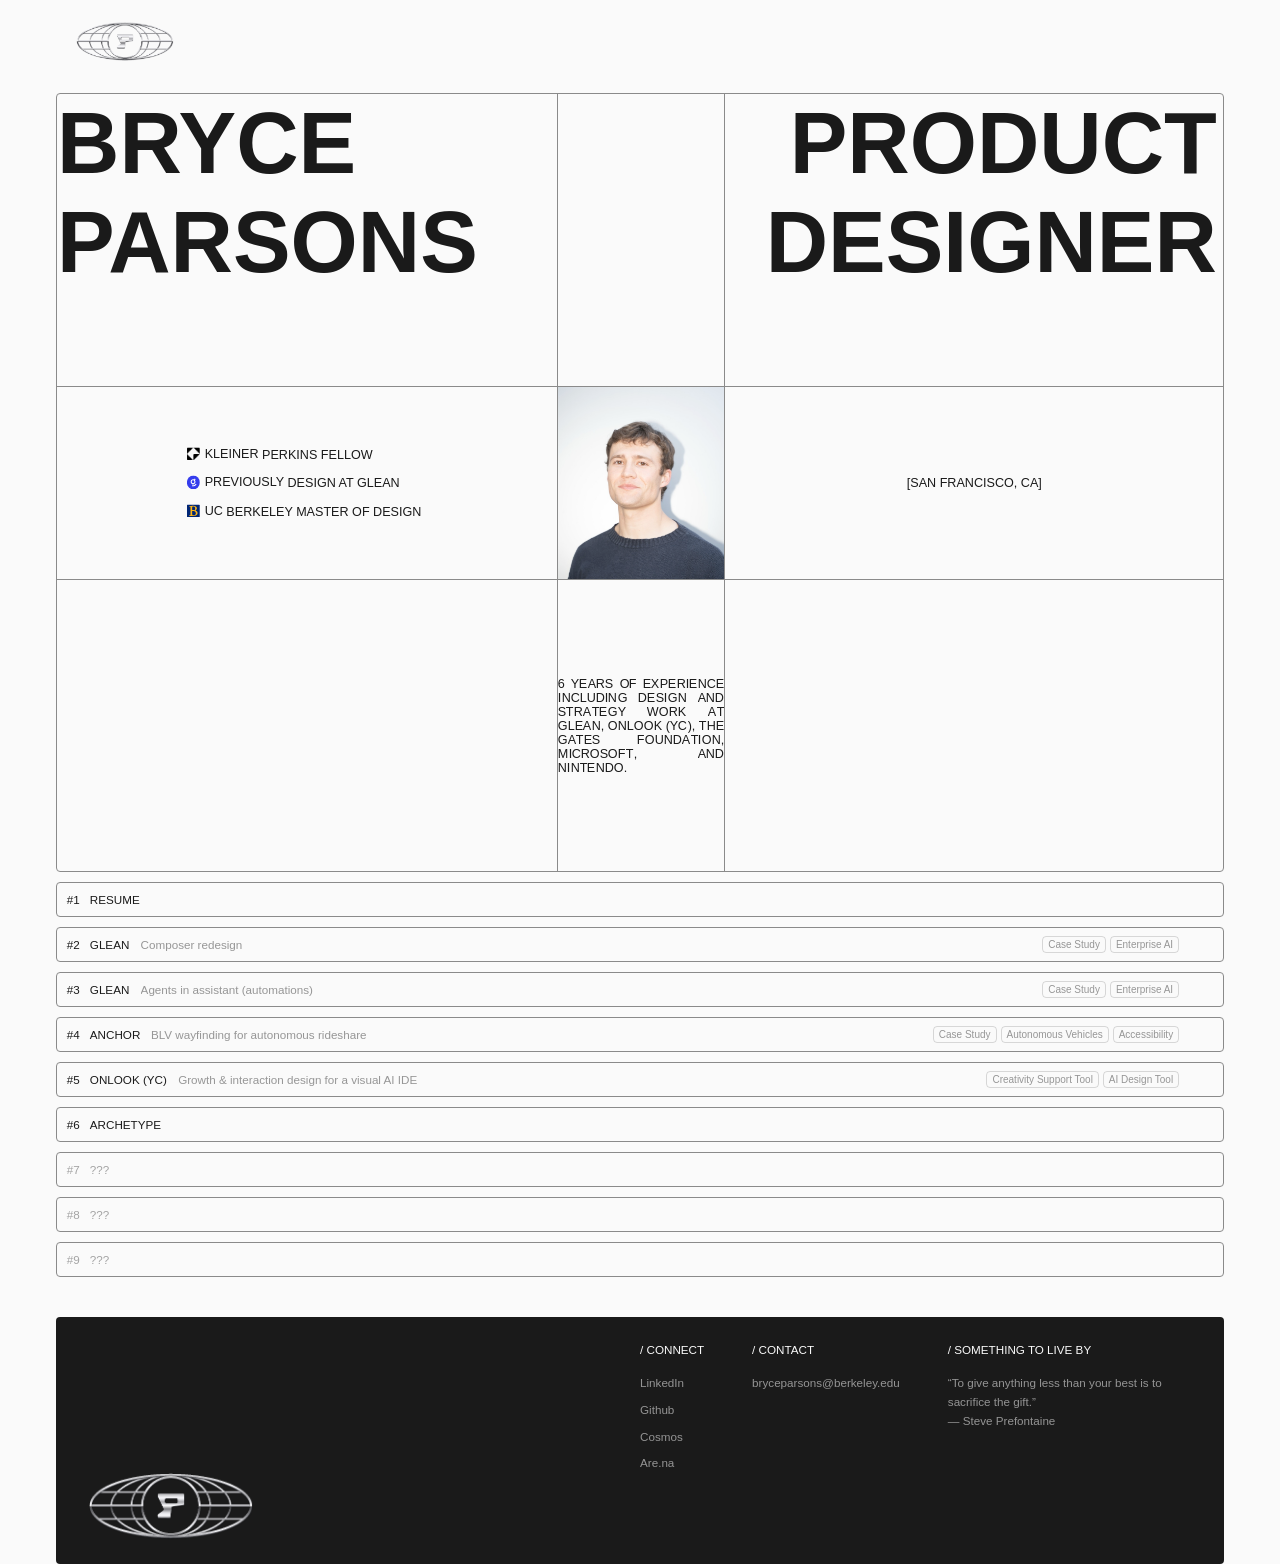
==== index.html @ f002f5a5 "Add a copy-link icon beside each case study title. The link opens the page straight onto that case s" ====
<!DOCTYPE html>
<html lang="en">
<head>
    <meta charset="UTF-8">
    <meta name="viewport" content="width=device-width, initial-scale=1.0, maximum-scale=5.0, user-scalable=yes">
    <meta name="mobile-web-app-capable" content="yes">
    <meta name="apple-mobile-web-app-capable" content="yes">
    <meta name="apple-mobile-web-app-status-bar-style" content="default">
    <meta http-equiv="X-UA-Compatible" content="IE=edge">
    <meta name="format-detection" content="telephone=no">
    <meta name="theme-color" content="#FAFAFA">
    <title>Bryce Parsons Designer</title>
    <meta name="description" content="Product designer in San Francisco. Previously design at Glean, Kleiner Perkins Fellow, UC Berkeley Master of Design.">
    <link rel="canonical" href="https://brycejparsons.com/">
    <meta property="og:type" content="website">
    <meta property="og:site_name" content="Bryce Parsons">
    <meta property="og:title" content="Bryce Parsons Designer">
    <meta property="og:description" content="Product designer in San Francisco. Previously design at Glean, Kleiner Perkins Fellow, UC Berkeley Master of Design.">
    <meta property="og:url" content="https://brycejparsons.com/">
    <meta property="og:image" content="https://brycejparsons.com/Homepage/og-image.png">
    <meta property="og:image:width" content="2400">
    <meta property="og:image:height" content="1260">
    <meta property="og:image:alt" content="Bryce Parsons, Product Designer: homepage">
    <meta name="twitter:card" content="summary_large_image">
    <meta name="twitter:title" content="Bryce Parsons Designer">
    <meta name="twitter:description" content="Product designer in San Francisco. Previously design at Glean, Kleiner Perkins Fellow, UC Berkeley Master of Design.">
    <meta name="twitter:image" content="https://brycejparsons.com/Homepage/og-image.png">
    <link rel="icon" href="/favicon.ico?v=globe-mark-4" sizes="48x48">
    <link rel="icon" type="image/svg+xml" href="/Icons/favicon.svg?v=globe-mark-4">
    <link rel="icon" type="image/png" sizes="96x96" href="/Icons/favicon-96.png?v=globe-mark-4">
    <link rel="icon" type="image/png" sizes="192x192" href="/Icons/favicon-192.png?v=globe-mark-4">
    <link rel="apple-touch-icon" href="/apple-touch-icon.png?v=globe-mark-4">
    <link rel="preload" as="image" href="Homepage/home-portrait-760.jpg?v=home-portrait-3" fetchpriority="high">
    <link rel="stylesheet" href="styles.css?v=logo-padding">
    <link rel="stylesheet" href="home.css?v=share-link-3">
    <script>
        window.va = window.va || function () { (window.vaq = window.vaq || []).push(arguments); };
    </script>
    <script defer src="/_vercel/insights/script.js"></script>
</head>
<body>
    <noscript>
        <style>
            .acc-body {
                height: auto !important;
                overflow: visible !important;
            }
        </style>
    </noscript>

    <script>
        // Global error handler to prevent page crashes on mobile
        window.addEventListener('error', function(e) {
            // Prevent default error handling that might crash the page
            e.preventDefault();
            console.warn('Error caught:', e.message, e.filename, e.lineno);
            return true; // Suppress error
        }, true);

        // Handle unhandled promise rejections
        window.addEventListener('unhandledrejection', function(e) {
            e.preventDefault();
            console.warn('Unhandled promise rejection:', e.reason);
            return true;
        });

        // Handle scroll restoration and hash navigation
        try {
            if ('scrollRestoration' in history) {
                history.scrollRestoration = 'manual';
            }
            // Only scroll to top on load; hash targets are handled after the
            // accordion is ready so the browser never gets a chance to jump
            // twice (native hash scroll, then our offset correction).
            window.scrollTo(0, 0);
        } catch (e) {
            // Fallback if scrollRestoration is not supported
            console.warn('scrollRestoration not supported:', e);
        }

        // Intro reel gate. The reel itself runs with the accordion script at the
        // foot of the page, but whether it runs has to be settled before the
        // shell paints: the reel parks the page at the bottom of the index, and
        // arming it here is what keeps the top of the page from showing first.
        (function() {
            var docEl = document.documentElement;

            try {
                var navigationType = null;
                try {
                    if (typeof performance !== 'undefined' && performance.getEntriesByType) {
                        var navEntries = performance.getEntriesByType('navigation');
                        if (navEntries && navEntries.length > 0 && navEntries[0]) {
                            navigationType = navEntries[0].type;
                        }
                    }
                } catch (e) {
                    // Performance API unavailable; treat this as a first load.
                    navigationType = 'navigate';
                }

                var hasLoadedInSession = false;
                try {
                    if (typeof sessionStorage !== 'undefined' && sessionStorage.getItem) {
                        hasLoadedInSession = !!sessionStorage.getItem('hasLoaded');
                    }
                    // Claim the session up front, so coming back from resume.html
                    // never replays the reel even on the paths that bail below.
                    if (typeof sessionStorage !== 'undefined' && sessionStorage.setItem) {
                        sessionStorage.setItem('hasLoaded', 'true');
                    }
                } catch (e) {
                    // Private browsing: no session memory, fall back to the
                    // navigation type alone.
                    hasLoadedInSession = false;
                }

                var reducedMotion = false;
                try {
                    reducedMotion = !!(window.matchMedia && window.matchMedia('(prefers-reduced-motion: reduce)').matches);
                } catch (e) {}

                // A deep link is a request for a specific section, so it is not
                // an arrival the reel should take over.
                var hasHash = window.location.hash && window.location.hash.length > 1;
                var arriving = navigationType === 'reload' || !hasLoadedInSession;

                if (!arriving || hasHash || reducedMotion) return;

                docEl.classList.add('intro-armed');

                // The reel is decoration. If the accordion script never gets far
                // enough to start it, the page must not stay hidden.
                setTimeout(function() {
                    docEl.classList.remove('intro-armed');
                }, 4000);
            } catch (e) {
                docEl.classList.remove('intro-armed');
            }
        })();
    </script>
    <div class="site-wrapper">
        <header class="site-header">
            <a class="site-logo" href="#home" id="home-logo" aria-label="Bryce Parsons — back to home">
                <span class="site-logo__mark" aria-hidden="true">
                    <picture>
                        <!-- Phones and tablets draw the SVG's blur filters at low resolution, so they get a 6x render of the same artwork. -->
                        <source media="(max-width: 720px), (hover: none)" srcset="Icons/Globe%20mark.png?v=globe-mark-4">
                        <img class="site-logo__p" src="Icons/Globe%20mark.svg?v=globe-mark-4" alt="" width="112" height="45" decoding="async">
                    </picture>
                </span>
            </a>
        </header>

        <section class="home-hero" id="home">
            <div class="home-stage">
                <div class="home-canvas">
                    <p class="home-lede" aria-hidden="true">BRYCE PARSONS— <span class="home-role-accent">Product</span> Designer BASED IN SAN FRANCISCO, CA.</p>
                    <h1 class="home-name">Bryce Parsons</h1>
                    <p class="home-role"><span class="home-role-accent">Product</span><br>Designer</p>

                    <div class="home-meta">
                        <p><span class="home-meta__lead"><img class="home-meta__icon" src="Icons/kleiner-perkins.svg?v=color" alt="" width="13" height="13" decoding="async">Kleiner</span> Perkins Fellow</p>
                        <p><span class="home-meta__lead"><img class="home-meta__icon" src="Icons/glean.svg?v=color" alt="" width="13" height="13" decoding="async">Previously</span> design at Glean</p>
                        <p><span class="home-meta__lead"><img class="home-meta__icon" src="Icons/berkeley.svg?v=color" alt="" width="13" height="13" decoding="async">UC</span> Berkeley Master of Design</p>
                    </div>

                    <p class="home-bio">6 years of experience including design and strategy work at Glean, Onlook (YC), the Gates Foundation, Microsoft, and Nintendo.</p>

                    <nav class="home-links" aria-label="Elsewhere">
                        <a class="home-link" href="https://www.linkedin.com/in/brycejparsons" target="_blank" rel="noopener noreferrer">LinkedIn<svg class="home-link__arrow" width="10" height="10" viewBox="0 0 12 12" fill="none" aria-hidden="true"><path d="M3.5 2.5H9.5V8.5M9.5 2.5L2.5 9.5" stroke="currentColor" stroke-width="1.2" stroke-linecap="round" stroke-linejoin="round"/></svg></a>
                        <a class="home-link" href="https://github.com/BJP-GU" target="_blank" rel="noopener noreferrer">GitHub<svg class="home-link__arrow" width="10" height="10" viewBox="0 0 12 12" fill="none" aria-hidden="true"><path d="M3.5 2.5H9.5V8.5M9.5 2.5L2.5 9.5" stroke="currentColor" stroke-width="1.2" stroke-linecap="round" stroke-linejoin="round"/></svg></a>
                        <a class="home-link" href="https://www.are.na/bryce-parsons-hxmqz3_h71m" target="_blank" rel="noopener noreferrer">Are.na<svg class="home-link__arrow" width="10" height="10" viewBox="0 0 12 12" fill="none" aria-hidden="true"><path d="M3.5 2.5H9.5V8.5M9.5 2.5L2.5 9.5" stroke="currentColor" stroke-width="1.2" stroke-linecap="round" stroke-linejoin="round"/></svg></a>
                    </nav>

                    <span class="home-vrule home-vrule--a" aria-hidden="true"></span>
                    <span class="home-vrule home-vrule--b" aria-hidden="true"></span>
                    <span class="home-hrule home-hrule--a" aria-hidden="true"></span>

                    <div class="home-photo">
                        <figure class="home-portrait">
                            <img src="Homepage/home-portrait-760.jpg?v=home-portrait-3" alt="Bryce Parsons" width="650" height="760" loading="eager" fetchpriority="high">
                        </figure>
                    </div>

                    <span class="home-hrule home-hrule--b" aria-hidden="true"></span>

                    <div class="home-places">
                        <span class="home-place home-place--sf">[San Francisco, CA]</span>
                    </div>
                </div>
            </div>
        </section>

        <div class="accordion" id="accordion">

            <!-- ========================================
                 #1 RESUME
                 ======================================== -->
            <section class="acc-panel" id="panel-about" data-panel="about">
                <h2 class="acc-title">
                    <button class="acc-header" type="button" id="header-about" aria-expanded="false" aria-controls="body-about">
                        <span class="acc-num" data-text="#1">#1</span>
                        <span class="acc-label" data-text="Resume">Resume</span>
                    </button>
                    <a class="acc-header-link" href="https://drive.google.com/file/d/1yPasSjh_c7YHjHzGoXxNthl0ZRbEEh-3/view?usp=sharing" target="_blank" rel="noopener noreferrer">Open PDF <span class="external-link-icon" aria-hidden="true"><svg width="12" height="12" viewBox="0 0 12 12" fill="none" xmlns="http://www.w3.org/2000/svg"><path d="M3.5 2.5H9.5V8.5M9.5 2.5L2.5 9.5" stroke="currentColor" stroke-width="1.2" stroke-linecap="round" stroke-linejoin="round"/></svg></span></a>
                </h2>
                <div class="acc-body" id="body-about" role="region" aria-labelledby="header-about">
                    <div class="acc-inner about-body">
                        <section id="resume" class="resume-section">
                            <div class="resume-container resume-doc">
                                <div class="doc-layout">
                                <!-- Work Experience (main column) -->
                                <div class="doc-main">
                                    <h3 class="doc-heading">Work Experience</h3>

                                    <div class="doc-entry">
                                        <div class="doc-entry-meta">
                                            <h4 class="doc-org">Glean <span class="doc-org-note">(Internship)</span></h4>
                                            <div class="doc-date">MAY - AUG 2026</div>
                                            <div class="doc-location">San Francisco, CA</div>
                                        </div>
                                        <div class="doc-entry-detail">
                                            <div class="doc-role">Product Design Intern, Assistant &amp; Agents</div>
                                            <ul class="doc-bullets">
                                                <li>Designed Agents in Assistant, a lightweight agent builder embedded in Glean's chat assistant, enabling users to create, test, and run custom agents; ~3,800 agents built in a 4-week internal trial (nearly 4 per employee) ahead of GA release to 1M+ users</li>
                                                <li>Redesigned Glean's composer interaction model to support assistant capabilities, including a new affordance menu, keyboard shortcuts, and UI hierarchy principles for ordering referenced context and invoked actions; growing adoption of new features like Agents in Assistant and shortening users' time to information in Glean</li>
                                            </ul>
                                        </div>
                                    </div>

                                    <div class="doc-entry">
                                        <div class="doc-entry-meta">
                                            <h4 class="doc-org">Onlook (YC)</h4>
                                            <div class="doc-date">JUL - SEP 2025</div>
                                            <div class="doc-location">San Francisco, CA</div>
                                        </div>
                                        <div class="doc-entry-detail">
                                            <div class="doc-role">Product Designer</div>
                                            <ul class="doc-bullets">
                                                <li>Led growth design for onboarding, domain-hosting, and sharing flows, reducing drop-off at first project creation by 25% and lifting paid conversion by 20% (3% to 3.6%)</li>
                                                <li>Designed composer shortcuts enabling users to inject project context into AI prompts, improving agent response quality and user flow</li>
                                            </ul>
                                        </div>
                                    </div>

                                    <div class="doc-entry">
                                        <div class="doc-entry-meta">
                                            <h4 class="doc-org">Slalom</h4>
                                            <div class="doc-date">SEP 2020 - JUL 2025</div>
                                            <div class="doc-location">San Francisco, CA</div>
                                        </div>
                                        <div class="doc-entry-detail">
                                            <div class="doc-role">Senior Management Consultant, Products &amp; Innovation</div>
                                            <ul class="doc-bullets">
                                                <li>Led product design and strategy efforts for The Gates Foundation's grant and contract management platform processing $9B in transactions annually</li>
                                                <li>Redesigned core product features, built them into the CMS, and implemented a new design system for the flagship brand of a Fortune 500 retailer; made front-end changes 16x faster, from 16 hours to 1</li>
                                                <li>Designed and developed product performance data visualization dashboards in Tableau for the C-suite of a $100B+ multinational video game company; reducing time to insights by 50%</li>
                                                <li>Created a service design blueprint for a $60B cloud business; increasing operational sales efficiency and driving customer satisfaction</li>
                                            </ul>
                                        </div>
                                    </div>

                                    <div class="doc-entry">
                                        <div class="doc-entry-meta">
                                            <h4 class="doc-org">Tableau Software <span class="doc-org-note">(Acquired by Salesforce Inc.)</span></h4>
                                            <div class="doc-date">JUN - AUG 2019</div>
                                            <div class="doc-location">Seattle, WA</div>
                                        </div>
                                        <div class="doc-entry-detail">
                                            <div class="doc-role">Data Visualization Intern, Customer Success</div>
                                            <ul class="doc-bullets">
                                                <li>Designed and developed Tableau BI dashboards that identified overlooked accounts at-risk to churn; enabling customer success managers to make data driven decisions 5x faster</li>
                                            </ul>
                                        </div>
                                    </div>
                                </div>

                                <!-- Education, Skills, Tools (sidebar column) -->
                                <aside class="doc-aside">
                                    <div class="doc-aside-block">
                                        <h3 class="doc-heading">Education</h3>
                                        <div class="doc-aside-entry">
                                            <h4 class="doc-org">University of California, Berkeley / <span class="doc-degree">Master of Design (MS)</span></h4>
                                            <div class="doc-aside-meta">
                                                <span class="doc-date">DEC 2026 (Expected)</span>
                                                <span class="doc-location">Berkeley, CA</span>
                                            </div>
                                            <p class="doc-aside-text">Focus: Human-AI Interaction Design<br>Recent work: way-finding for blind and low-vision autonomous ride-share passengers; research on taste and distinction in modern design work</p>
                                            <p class="doc-aside-text">Distinguished Scholar Award</p>
                                        </div>
                                        <div class="doc-aside-entry">
                                            <h4 class="doc-org">Gonzaga University / <span class="doc-degree">Bachelors of Business Administration (BBA)</span></h4>
                                            <div class="doc-aside-meta">
                                                <span class="doc-date">2016 - 2020</span>
                                                <span class="doc-location">Spokane, WA</span>
                                            </div>
                                            <p class="doc-aside-text">Graduated cum laude with focus in Applied Analytics &amp; Marketing</p>
                                        </div>
                                    </div>

                                    <div class="doc-aside-block">
                                        <h3 class="doc-heading">Skills</h3>
                                        <p class="doc-aside-label">Design</p>
                                        <p class="doc-aside-text">Interaction Design · User Interface (UI) · User Experience (UX) · Human-AI Interaction · Service Design · System Design · Visual Design · Motion Design</p>
                                        <p class="doc-aside-label">Prototyping &amp; Building</p>
                                        <p class="doc-aside-text">Rapid AI Prototyping · LLM Integration · API integration · Software Prototypes · Hardware Prototypes · Digital Fabrication · Physical Computing · Design Engineering</p>
                                        <p class="doc-aside-label">Functional</p>
                                        <p class="doc-aside-text">Product Management &amp; Strategy · Project Management · Conceptual Modeling · User Interviews · Usability Testing · Journey Mapping · Insight Synthesis · Research through Design · Literature Reviews</p>
                                    </div>

                                    <div class="doc-aside-block">
                                        <h3 class="doc-heading">Tools</h3>
                                        <p class="doc-aside-label">Prototyping</p>
                                        <p class="doc-aside-text">Figma · Cursor · Claude Code · Codex · VS Code · Framer · Adobe CC · Fusion 360 · Magic Patterns · Arduino · Raspberry Pi · ESP32 · 3D Printing · Github</p>
                                        <p class="doc-aside-label">Analytical / Productivity</p>
                                        <p class="doc-aside-text">Tableau · Sigma · BigQuery · PostHog · R · Python · Linear · Jira · Notion · Google Workspace · Microsoft Suite · Salesforce · Glean</p>
                                    </div>
                                </aside>
                                </div>
                            </div>
                        </section>
                    </div>
                </div>
            </section>

            <!-- ========================================
                 #2 GLEAN — Composer redesign
                 ======================================== -->
            <section class="acc-panel" id="panel-glean-composer" data-panel="glean-composer">
                <h2 class="acc-title">
                    <button class="acc-header" type="button" id="header-glean-composer" aria-expanded="false" aria-controls="body-glean-composer">
                        <span class="acc-num" data-text="#2">#2</span>
                        <span class="acc-label" data-text="Glean">Glean</span>
                        <span class="acc-case">Composer redesign</span>
                        <span class="acc-tags"><span class="acc-tag">Case Study</span><span class="acc-tag">Enterprise AI</span></span>
                    </button>
                </h2>
                <div class="acc-body" id="body-glean-composer" role="region" aria-labelledby="header-glean-composer">
                    <div class="acc-inner">
                        <section id="glean-composer-work" class="my-work-section">
                            <div class="work-scroll-layout">
                                <nav class="work-nav-sidebar" aria-label="On this page"></nav>

                                <main class="work-main-content">
                                    <article class="project-case" id="glean-composer">
                                        <div class="project-summary">
                                            <div class="project-summary-header">
                                                <h1 class="project-summary-title">Glean</h1>
                                                <p class="project-summary-tagline">Enterprise AI platform</p>
                                            </div>
                                            <div class="project-summary-grid">
                                                <div class="project-summary-row project-summary-row--summary">
                                                    <span class="project-summary-label">/ SUMMARY</span>
                                                    <p class="project-summary-text">I lead the redesign of Glean's composer — the front door to the assistant feature.</p>
                                                </div>
                                                <div class="project-summary-team-group">
                                                    <div class="project-summary-team-grid">
                                                        <span class="project-summary-label">/ TEAM</span>
                                                        <div class="project-summary-team-rows">
                                                            <div class="project-summary-team-row">
                                                                <span class="project-summary-team-label">Executive Stakeholders</span>
                                                                <span class="project-summary-team-value">Christian Ervin, Emrecan Dogan (Head of Product)</span>
                                                            </div>
                                                            <div class="project-summary-team-row">
                                                                <span class="project-summary-team-label">Head of Design</span>
                                                                <span class="project-summary-team-value">Christian Ervin</span>
                                                            </div>
                                                            <div class="project-summary-team-row">
                                                                <span class="project-summary-team-label">Designers</span>
                                                                <span class="project-summary-team-value">Bryce Parsons (me), Ana Fucs, Kenji Kaneko</span>
                                                            </div>
                                                            <div class="project-summary-team-row">
                                                                <span class="project-summary-team-label">PM &amp; Engineering</span>
                                                                <span class="project-summary-team-value">Selene Kim (PM), Sonia Gu (Eng), Chinmay Goyal (Eng), Daniel Sun (Eng)</span>
                                                            </div>
                                                        </div>
                                                    </div>
                                                </div>
                                                <div class="project-summary-row project-summary-row--site">
                                                    <span class="project-summary-label">/ COMPANY SITE</span>
                                                    <div class="project-summary-site">
                                                        <span class="project-summary-site-name">Glean</span>
                                                        <a href="https://www.glean.com" target="_blank" rel="noopener noreferrer" class="project-summary-site-link">Visit <span class="external-link-icon"><svg width="12" height="12" viewBox="0 0 12 12" fill="none" xmlns="http://www.w3.org/2000/svg"><path d="M3.5 2.5H9.5V8.5M9.5 2.5L2.5 9.5" stroke="currentColor" stroke-width="1.2" stroke-linecap="round" stroke-linejoin="round"/></svg></span></a>
                                                    </div>
                                                </div>
                                            </div>
                                        </div>
                                        <!-- Case Study Sections -->
                                        <section class="case-section">
                                            <header class="case-section-header">
                                                <p class="case-section-eyebrow">Problem + Context</p>
                                                <h2 class="case-section-title">Glean's composer left room for opportunity</h2>
                                            </header>
                                            <div class="case-section-content">
                                                <h4>Problem</h4>
                                                <p>Glean's composer (was):</p>
                                                <ol>
                                                    <li><strong>Inconsistent:</strong> Actions, create docs or images, and create skills, all follow different patterns.</li>
                                                    <li><strong>Doesn't showcase Glean's affordances:</strong> The composer only shows a small subset of the features and tools of the Assistant.</li>
                                                    <li><strong>Not scalable:</strong> As we build more functionality into assistant (e.g., creating agents) we need a principled approach to scale.</li>
                                                </ol>

                                                <h4>Context</h4>
                                                <p>As building with Assistant becomes more common, it is important that we intentionally design the composer to support creating artifacts and using system capabilities such as skills and agents directly within the composer. And as Glean's feature set grows, we need a composer-system that can scale with future capabilities rather than layering on one-off patterns.</p>
                                                <br>
                                                <p>This work proposes improvements to better surface the capabilities of Glean within the composer, nudging users to use more of Glean to tackle their work.</p>
                                            </div>
                                        </section>

                                        <section class="case-section">
                                            <header class="case-section-header">
                                                <p class="case-section-eyebrow">Exploration, Ideation, and Insights</p>
                                                <h2 class="case-section-title">A principled and craftful redesign</h2>
                                            </header>
                                            <div class="case-section-content">
                                                <h4>Design principles</h4>
                                                <ol>
                                                    <li><strong>Simplicity &amp; consistency:</strong> Unifying the creation experience for all things.</li>
                                                    <li><strong>In line creation &amp; referencing UI:</strong> Affordances for creating or referencing appear in line.</li>
                                                    <li><strong>Mutually exclusive, collectively exhaustive:</strong> All affordances of the composer can be enabled via / or @ shortcuts. Each shortcut menu has discrete functions.</li>
                                                </ol>

                                                <h4>Rearchitecting the composer's information</h4>
                                                <p>To address user feedback that the composer felt inconsistent and unpredictable, I began by defining rules for where tagged information (e.g., @ mentions, / commands, and attachments) populates within it.</p>
                                                <div class="case-section-image">
                                                    <img data-src="Glean/composer-layout.svg?v=composer-layout-3" alt="Composer layout with a top area, an in-line area, and a bottom bar with add and open controls" width="1307" height="502" loading="lazy">
                                                </div>
                                                <h4>Redesigning the composer's menus: +, /, and @</h4>
                                                <p>With the architecture and interaction model aligned, I turned to how Glean Assistant's affordances surface in the composer. Our guiding principle: every affordance lives in the "+" menu and is also reachable through the "/" and "@" shortcuts. My first step was deciding how to divide affordances between those two shortcut menus.</p>
                                                <p class="shortcut-explore__title">Exploration #1</p>
                                                <ul class="shortcut-explore__defs">
                                                    <li><strong>/</strong> for the creation of anything, e.g., create document, create agent</li>
                                                    <li><strong>@</strong> for adding context, e.g., an artifact name or a person, and for invoking agents and skills, e.g., @ux-writing-agent, @design-review-skill</li>
                                                </ul>
                                                <div class="shortcut-explore case-media-card">
                                                    <figure class="shortcut-explore__example" role="img" aria-label="Exploration 1 slash menu: a /CREATE section listing Agent, Skill, Document, Spreadsheet, Slides, Image, Audio, Answer and Projects">
                                                        <div class="glean-menu glean-menu--explore" aria-hidden="true">
                                                            <div class="glean-menu__item glean-menu__item--header"><div class="glean-menu__header-area"><span class="glean-menu__header-text">/CREATE</span></div></div>
                                                            <div class="glean-menu__item"><span class="glean-menu__label">Agent</span></div>
                                                            <div class="glean-menu__item"><span class="glean-menu__label">Skill</span></div>
                                                            <div class="glean-menu__item"><span class="glean-menu__label">Document</span></div>
                                                            <div class="glean-menu__item"><span class="glean-menu__label">Spreadsheet</span></div>
                                                            <div class="glean-menu__item"><span class="glean-menu__label">Slides</span></div>
                                                            <div class="glean-menu__item"><span class="glean-menu__label">Image</span></div>
                                                            <div class="glean-menu__item"><span class="glean-menu__label">Audio</span></div>
                                                            <div class="glean-menu__item"><span class="glean-menu__label">Answer</span></div>
                                                            <div class="glean-menu__item"><span class="glean-menu__label">Projects</span></div>
                                                        </div>
                                                        <span class="shortcut-explore__key" aria-hidden="true">/</span>
                                                    </figure>
                                                    <figure class="shortcut-explore__example" role="img" aria-label="Exploration 1 at menu: sections for agents, skills, people, artifacts and projects">
                                                        <div class="glean-menu glean-menu--explore" aria-hidden="true">
                                                            <div class="glean-menu__item glean-menu__item--header"><div class="glean-menu__header-area"><span class="glean-menu__header-text">AGENTS</span></div></div>
                                                            <div class="glean-menu__item"><span class="glean-menu__label">[Agent name]</span></div>
                                                            <div class="glean-menu__divider"></div>
                                                            <div class="glean-menu__item glean-menu__item--header"><div class="glean-menu__header-area"><span class="glean-menu__header-text">SKILLS</span></div></div>
                                                            <div class="glean-menu__item"><span class="glean-menu__label">[Skill name]</span></div>
                                                            <div class="glean-menu__item glean-menu__item--header"><div class="glean-menu__header-area"><span class="glean-menu__header-text">PEOPLE</span></div></div>
                                                            <div class="glean-menu__item"><span class="glean-menu__label">[Person name]</span></div>
                                                            <div class="glean-menu__item glean-menu__item--header"><div class="glean-menu__header-area"><span class="glean-menu__header-text">ARTIFACTS</span></div></div>
                                                            <div class="glean-menu__item"><span class="glean-menu__label">[Artifact name]</span></div>
                                                            <div class="glean-menu__item glean-menu__item--header"><div class="glean-menu__header-area"><span class="glean-menu__header-text">PROJECTS</span></div></div>
                                                            <div class="glean-menu__item"><span class="glean-menu__label">[Project name]</span></div>
                                                        </div>
                                                        <span class="shortcut-explore__key" aria-hidden="true">@</span>
                                                    </figure>
                                                </div>

                                                <p class="shortcut-explore__title">Exploration #2</p>
                                                <ul class="shortcut-explore__defs">
                                                    <li><strong>/</strong> for the creation of anything, e.g., create document, create agent, and for invoking agents and skills, e.g., /ux-writing-agent, /design-review-skill</li>
                                                    <li><strong>@</strong> for adding context to your prompts, e.g., @bryceparsons, @composer-prd</li>
                                                </ul>
                                                <div class="shortcut-explore case-media-card">
                                                    <figure class="shortcut-explore__example" role="img" aria-label="Exploration 2 slash menu: agents and skills to run, then a Create section listing Agent, Skill, Document, Spreadsheet, Slides, Image, Audio and Answer">
                                                        <div class="glean-menu glean-menu--explore" aria-hidden="true">
                                                            <div class="glean-menu__item glean-menu__item--header"><div class="glean-menu__header-area"><span class="glean-menu__header-text">AGENTS</span></div></div>
                                                            <div class="glean-menu__item"><span class="glean-menu__label">[Agent name]</span></div>
                                                            <div class="glean-menu__divider"></div>
                                                            <div class="glean-menu__item glean-menu__item--header"><div class="glean-menu__header-area"><span class="glean-menu__header-text">SKILLS</span></div></div>
                                                            <div class="glean-menu__item"><span class="glean-menu__label">[Skill name]</span></div>
                                                            <div class="glean-menu__divider"></div>
                                                            <div class="glean-menu__item glean-menu__item--header"><div class="glean-menu__header-area"><span class="glean-menu__header-text">CREATE</span></div></div>
                                                            <div class="glean-menu__item"><span class="glean-menu__label">Agent</span></div>
                                                            <div class="glean-menu__item"><span class="glean-menu__label">Skill</span></div>
                                                            <div class="glean-menu__item"><span class="glean-menu__label">Document</span></div>
                                                            <div class="glean-menu__item"><span class="glean-menu__label">Spreadsheet</span></div>
                                                            <div class="glean-menu__item"><span class="glean-menu__label">Slides</span></div>
                                                            <div class="glean-menu__item"><span class="glean-menu__label">Image</span></div>
                                                            <div class="glean-menu__item"><span class="glean-menu__label">Audio</span></div>
                                                            <div class="glean-menu__item"><span class="glean-menu__label">Answer</span></div>
                                                        </div>
                                                        <span class="shortcut-explore__key" aria-hidden="true">/</span>
                                                    </figure>
                                                    <figure class="shortcut-explore__example" role="img" aria-label="Exploration 2 at menu: sections for people, documents and projects">
                                                        <div class="glean-menu glean-menu--explore" aria-hidden="true">
                                                            <div class="glean-menu__item glean-menu__item--header"><div class="glean-menu__header-area"><span class="glean-menu__header-text">PEOPLE</span></div></div>
                                                            <div class="glean-menu__item"><span class="glean-menu__label">[Person name]</span></div>
                                                            <div class="glean-menu__divider"></div>
                                                            <div class="glean-menu__item glean-menu__item--header"><div class="glean-menu__header-area"><span class="glean-menu__header-text">DOCUMENTS</span></div></div>
                                                            <div class="glean-menu__item"><span class="glean-menu__label">[Document name]</span></div>
                                                            <div class="glean-menu__item glean-menu__item--header"><div class="glean-menu__header-area"><span class="glean-menu__header-text">PROJECTS</span></div></div>
                                                            <div class="glean-menu__item"><span class="glean-menu__label">[Project name]</span></div>
                                                        </div>
                                                        <span class="shortcut-explore__key" aria-hidden="true">@</span>
                                                    </figure>
                                                </div>
                                                <p>UX Findings:</p>
                                                <ul>
                                                    <li>Users preferred exploration #2, since they already invoke skills with "/" and see agents as related to skills, so they expected both to live in the same place.</li>
                                                    <li>Users struggled to understand the difference between agents and skills</li>
                                                    <li>While "Interactive" artifact adoption is high, users find the artifact name unclear</li>
                                                </ul>
                                            </div>
                                        </section>

                                        <section class="case-section">
                                            <header class="case-section-header">
                                                <p class="case-section-eyebrow">UI Design</p>
                                                <h2 class="case-section-title">In-line UI chips provide needed system feedback to users</h2>
                                            </header>
                                            <div class="case-section-content">
                                                <h4>Designing new in-line UI chips for the composer</h4>
                                                <p>As users prompt, UI chips are added inline, either through shortcut menus or automatic system recognition (e.g., "Slack" → <span class="inline-chip" role="img" aria-label="Slack chip"><img class="inline-chip__icon" data-src="Glean/menu-icons/05a2b7cf546d68a7f0bf46634485493c840f11f3.svg" alt="" width="14" height="14"><span class="inline-chip__label">Slack</span></span>). This gives users greater control over the data and tools passed to the assistant.</p>
                                                <p class="case-figure-label">New chip design</p>
                                                <div class="case-section-image case-section-image--tight-caption">
                                                    <img data-src="Glean/chip-spacing.svg?v=3" alt="Chip spacing redlines: a Create agent chip with 6px side padding, a 16px leading slot holding a 14px glyph, a 4px gap to the label, a 16px label box with 4px above and below, a 24px height equal to the line height, an 8px corner radius, and a 1px inside border" width="1227" height="603" loading="lazy">
                                                </div>
                                                <p class="case-section-caption">New chip design: every value snaps to a 4px rhythm, and the 24px height is borrowed from the composer's line height</p>
                                                <p class="case-figure-label">Chips in context</p>
                                                <div class="case-section-image case-section-image--tight-caption">
                                                    <img data-src="Glean/chip-in-context.svg?v=3" alt="Typographic anatomy of the composer line &quot;Summarize Bryce Parsons's comments in Design Review Notes&quot;: the person and document chips share the sentence's baseline, cap height and x-height, and their edges land on the 24px line box" width="4448" height="776" loading="lazy">
                                                </div>
                                                <p class="case-section-caption">Chips in context: labels sit on the sentence's baseline and the container matches the line box, so a prompt with chips reads as one continuous line</p>
                                                <p class="case-figure-label">Chip states</p>
                                                <div class="case-section-image case-section-image--tight-caption">
                                                    <img data-src="Glean/chip-states.svg?v=3" alt="Chip states for a Create agent chip and a Bryce Parsons person chip: Default with #F6F6F6 fill and #E5E5E5 border, Hover where the leading icon becomes a remove × with #F0F0F0 fill and #CCCCCC border, and × focus where a 16px #E0E0E0 circle marks the remove target" width="1663" height="629" loading="lazy">
                                                </div>
                                                <p class="case-section-caption">Chip states: hovering a chip reveals the remove ×, and hovering the × highlights its click target</p>
                                            </div>
                                        </section>

                                        <section class="case-section">
                                            <header class="case-section-header">
                                                <p class="case-section-eyebrow">Results</p>
                                                <h2 class="case-section-title">Clear affordances, a delightful UX, and designed to scale</h2>
                                            </header>
                                            <div class="case-section-content">
                                                <h4>Addressing inconsistency</h4>
                                                <p>All actions and reference context now sit directly in line, with a redesigned set of UI chips to differentiate composer affordances from plain text.</p>
                                                <div class="glean-composer-fit">
                                                    <div class="glean-composer-fit__inner">
                                                        <div class="glean-composer" role="img" aria-label="Glean composer with an inline Create agent chip followed by prompt text">
                                                    <div class="glean-composer__left">
                                                        <span class="glean-composer__icon-btn" aria-hidden="true">
                                                            <svg class="glean-composer__svg" width="11.5" height="11.5" viewBox="0 0 11.5 11.5" fill="none" xmlns="http://www.w3.org/2000/svg" focusable="false">
                                                                <path d="M5.75 0C6.16421 0 6.5 0.335786 6.5 0.75V5H10.75C11.1642 5 11.5 5.33579 11.5 5.75C11.5 6.16421 11.1642 6.5 10.75 6.5H6.5V10.75C6.5 11.1642 6.16421 11.5 5.75 11.5C5.33579 11.5 5 11.1642 5 10.75V6.5H0.75C0.335786 6.5 0 6.16421 0 5.75C0 5.33579 0.335786 5 0.75 5H5V0.75C5 0.335786 5.33579 0 5.75 0Z" fill="#1A1A1A"/>
                                                            </svg>
                                                        </span>
                                                        <p class="glean-composer__field">
                                                            <span class="glean-composer__chip">
                                                                <span class="glean-composer__chip-icon" aria-hidden="true">
                                                                    <svg class="glean-composer__svg" width="14" height="14" viewBox="0 0 14 14" fill="none" xmlns="http://www.w3.org/2000/svg" focusable="false">
                                                                        <path d="M11.9996 0C13.1041 0 13.9995 0.895431 13.9995 2V5.77148C13.9359 5.7398 13.8695 5.71087 13.8013 5.68359L12.4996 5.16211V2C12.4996 1.72386 12.2757 1.5 11.9996 1.5H1.99993C1.7238 1.5 1.49995 1.72386 1.49995 2V12C1.49995 12.2761 1.7238 12.5 1.99993 12.5H4.66781L5.09748 13.917C5.10606 13.9453 5.11742 13.9724 5.12678 14H1.99993C0.8954 14 0 13.1046 0 12V2C0 0.895431 0.8954 0 1.99993 0H11.9996ZM3.67956 4.60254C3.54911 3.7271 4.42832 2.99174 5.29181 3.33691L13.2564 6.52344C14.2971 6.94 14.2291 8.4365 13.1548 8.75684L9.59147 9.81934L8.51533 13.1621C8.15948 14.2657 6.59321 14.2511 6.25662 13.1416L3.7196 4.7793L3.67956 4.60254ZM7.39721 11.7393L8.21554 9.19922L8.26925 9.06445C8.39069 8.80279 8.60358 8.59414 8.86786 8.47852L9.00457 8.42871L11.8541 7.57812L5.34552 4.97461L7.39721 11.7393Z" fill="#1A1A1A"/>
                                                                    </svg>
                                                                </span>
                                                                <span class="glean-composer__chip-label">Create agent</span>
                                                            </span><span class="glean-composer__prompt">that gives me a morning briefing each day at 9AM.</span>
                                                        </p>
                                                    </div>
                                                    <div class="glean-composer__right">
                                                        <span class="glean-composer__icon-btn" aria-hidden="true">
                                                            <svg class="glean-composer__svg" width="13.5" height="15" viewBox="0 0 13.5 15" fill="none" xmlns="http://www.w3.org/2000/svg" focusable="false">
                                                                <path d="M5.25 10C5.66421 10 6 10.3358 6 10.75V14.25C6 14.6642 5.66421 15 5.25 15C4.83579 15 4.5 14.6642 4.5 14.25V13.25H0.75C0.335786 13.25 0 12.9142 0 12.5C0 12.0858 0.335786 11.75 0.75 11.75H4.5V10.75C4.5 10.3358 4.83579 10 5.25 10ZM12.75 11.75C13.1642 11.75 13.5 12.0858 13.5 12.5C13.5 12.9142 13.1642 13.25 12.75 13.25H8.25C7.83579 13.25 7.5 12.9142 7.5 12.5C7.5 12.0858 7.83579 11.75 8.25 11.75H12.75ZM9.25 5C9.66421 5 10 5.33579 10 5.75V6.75H12.75C13.1642 6.75 13.5 7.08579 13.5 7.5C13.5 7.91421 13.1642 8.25 12.75 8.25H10V9.25C10 9.66421 9.66421 10 9.25 10C8.83579 10 8.5 9.66421 8.5 9.25V5.75C8.5 5.33579 8.83579 5 9.25 5ZM6.75 6.75C7.16421 6.75 7.5 7.08579 7.5 7.5C7.5 7.91421 7.16421 8.25 6.75 8.25H0.75C0.335786 8.25 0 7.91421 0 7.5C0 7.08579 0.335786 6.75 0.75 6.75H6.75ZM5.25 0C5.66421 0 6 0.335786 6 0.75V4.25C6 4.66421 5.66421 5 5.25 5C4.83579 5 4.5 4.66421 4.5 4.25V3.25H0.75C0.335786 3.25 0 2.91421 0 2.5C0 2.08579 0.335786 1.75 0.75 1.75H4.5V0.75C4.5 0.335786 4.83579 0 5.25 0ZM12.75 1.75C13.1642 1.75 13.5 2.08579 13.5 2.5C13.5 2.91421 13.1642 3.25 12.75 3.25H8.40234C7.98813 3.25 7.65234 2.91421 7.65234 2.5C7.65234 2.08579 7.98813 1.75 8.40234 1.75H12.75Z" fill="#1A1A1A"/>
                                                            </svg>
                                                        </span>
                                                        <span class="glean-composer__ask">
                                                            <span class="glean-composer__ask-icon" aria-hidden="true">
                                                                <svg class="glean-composer__svg" width="16" height="16" viewBox="0 0 16 16" fill="none" xmlns="http://www.w3.org/2000/svg" focusable="false">
                                                                    <path d="M8.66113 7.10602C8.68569 7.22061 8.77603 7.31094 8.89063 7.3355L11 7.99658L8.89063 8.65767C8.77603 8.68222 8.68569 8.77256 8.66113 8.88715L8 10.9964L7.33887 8.88715C7.31431 8.77256 7.22397 8.68222 7.10937 8.65767L5 7.99658L7.10937 7.3355C7.22397 7.31094 7.31431 7.22061 7.33887 7.10602L8 4.99679L8.66113 7.10602Z" fill="white"/>
                                                                    <path fill-rule="evenodd" clip-rule="evenodd" d="M8 1C11.866 1 15 4.13476 15 8.00049C14.9997 11.866 11.8658 15 8 15H2.73145L2.55469 14.9912C1.68163 14.9028 1.00025 14.1649 1 13.2687V8.00049C1 4.13476 4.13401 1 8 1ZM8 2.50087C4.96243 2.50087 2.5 4.96313 2.5 8.00049V13.2687C2.50026 13.3962 2.60389 13.5001 2.73145 13.5001H8C11.0374 13.5001 13.4997 11.0376 13.5 8.00049C13.5 4.96313 11.0376 2.50087 8 2.50087Z" fill="white"/>
                                                                </svg>
                                                            </span>
                                                            <span class="glean-composer__ask-label">Ask</span>
                                                        </span>
                                                    </div>
                                                        </div>
                                                    </div>
                                                </div>

                                                <h4>Surfacing Glean's affordances</h4>
                                                <p>A considerable part of this work centered on identifying which of Glean's many capabilities should be accessible via the composer, and therefore executable through the assistant harness. Once identified, we determined how these affordances should surface across the +, /, and @ menus, creating heuristics for where each affordance type belongs and ordering items using empirical product data.</p>
                                                <div class="glean-menus-fit">
                                                    <div class="glean-menus-fit__menus">
                                                    <div class="glean-menus-fit__inner">
                                                        <div class="glean-menus-row">
                                                            <div class="glean-menu-col">
                                                            <p class="glean-menu-name">+ menu</p>
                                                            <div class="glean-menu glean-menu--plus" role="img" aria-label="+ menu">
                                                            <div class="glean-menu__item"><div class="glean-menu__leading"><img class="glean-menu__icon" data-src="Glean/menu-icons/3b33cbd3b514a0b7479c949233203560d9f0d912.svg" alt="" width="16" height="16"><span class="glean-menu__label">Add files</span><div class="glean-menu__shortcuts"><span class="glean-menu__key">⌥</span><span class="glean-menu__key">⌘</span><span class="glean-menu__key">+</span></div></div></div>
                                                            <div class="glean-menu__item"><div class="glean-menu__leading"><img class="glean-menu__icon" data-src="Glean/menu-icons/0d517fc2eabf54509f17fdc47ebb88f65e73d6c2.svg" alt="" width="16" height="16"><span class="glean-menu__label">Tag docs, people, projects</span><div class="glean-menu__shortcuts"><span class="glean-menu__key">@</span></div></div></div>
                                                            <div class="glean-menu__divider" aria-hidden="true"></div>
                                                            <div class="glean-menu__item glean-menu__item--header"><div class="glean-menu__header-area"><span class="glean-menu__header-text">Use</span><span class="glean-menu__key glean-menu__key--wide">/</span></div></div>
                                                            <div class="glean-menu__item glean-menu__item--chevron"><div class="glean-menu__leading"><img class="glean-menu__icon" data-src="Glean/menu-icons/3fb76462395ac014a345f94e0e041c997d8d2c2f.svg" alt="" width="16" height="16"><span class="glean-menu__label">Skills</span></div><span class="glean-menu__chevron" aria-hidden="true"><svg class="glean-menu__chevron-svg" width="5.5" height="9.5" viewBox="0 0 5.5 9.5" fill="none" xmlns="http://www.w3.org/2000/svg" focusable="false"><path fill-rule="evenodd" clip-rule="evenodd" d="M0.21967 0.21967C0.512563 -0.0732233 0.987437 -0.0732233 1.28033 0.21967L5.28033 4.21967C5.57322 4.51256 5.57322 4.98744 5.28033 5.28033L1.28033 9.28033C0.987437 9.57322 0.512563 9.57322 0.21967 9.28033C-0.0732233 8.98744 -0.0732233 8.51256 0.21967 8.21967L3.68934 4.75L0.21967 1.28033C-0.0732233 0.987437 -0.0732233 0.512563 0.21967 0.21967Z" fill="#333333"/></svg></span></div>
                                                            <div class="glean-menu__item glean-menu__item--chevron"><div class="glean-menu__leading"><img class="glean-menu__icon" data-src="Glean/menu-icons/f6c6623b3e81245739108ea3c2f7bf81793d847b.svg" alt="" width="16" height="16"><span class="glean-menu__label">Agents</span></div><span class="glean-menu__chevron" aria-hidden="true"><svg class="glean-menu__chevron-svg" width="5.5" height="9.5" viewBox="0 0 5.5 9.5" fill="none" xmlns="http://www.w3.org/2000/svg" focusable="false"><path fill-rule="evenodd" clip-rule="evenodd" d="M0.21967 0.21967C0.512563 -0.0732233 0.987437 -0.0732233 1.28033 0.21967L5.28033 4.21967C5.57322 4.51256 5.57322 4.98744 5.28033 5.28033L1.28033 9.28033C0.987437 9.57322 0.512563 9.57322 0.21967 9.28033C-0.0732233 8.98744 -0.0732233 8.51256 0.21967 8.21967L3.68934 4.75L0.21967 1.28033C-0.0732233 0.987437 -0.0732233 0.512563 0.21967 0.21967Z" fill="#333333"/></svg></span></div>
                                                            <div class="glean-menu__item glean-menu__item--chevron"><div class="glean-menu__leading"><img class="glean-menu__icon" data-src="Glean/menu-icons/25aa9b0a99c8334450d8a3b75c78ee069e2bcf32.svg" alt="" width="16" height="16"><span class="glean-menu__label">Project</span></div><span class="glean-menu__chevron" aria-hidden="true"><svg class="glean-menu__chevron-svg" width="5.5" height="9.5" viewBox="0 0 5.5 9.5" fill="none" xmlns="http://www.w3.org/2000/svg" focusable="false"><path fill-rule="evenodd" clip-rule="evenodd" d="M0.21967 0.21967C0.512563 -0.0732233 0.987437 -0.0732233 1.28033 0.21967L5.28033 4.21967C5.57322 4.51256 5.57322 4.98744 5.28033 5.28033L1.28033 9.28033C0.987437 9.57322 0.512563 9.57322 0.21967 9.28033C-0.0732233 8.98744 -0.0732233 8.51256 0.21967 8.21967L3.68934 4.75L0.21967 1.28033C-0.0732233 0.987437 -0.0732233 0.512563 0.21967 0.21967Z" fill="#333333"/></svg></span></div>
                                                            <div class="glean-menu__item glean-menu__item--chevron"><div class="glean-menu__leading"><img class="glean-menu__icon" data-src="Glean/menu-icons/b9e54ffe151e50852b800820738b4dc34a5b4c23.svg" alt="" width="16" height="16"><span class="glean-menu__label">Connectors</span></div><span class="glean-menu__chevron" aria-hidden="true"><svg class="glean-menu__chevron-svg" width="5.5" height="9.5" viewBox="0 0 5.5 9.5" fill="none" xmlns="http://www.w3.org/2000/svg" focusable="false"><path fill-rule="evenodd" clip-rule="evenodd" d="M0.21967 0.21967C0.512563 -0.0732233 0.987437 -0.0732233 1.28033 0.21967L5.28033 4.21967C5.57322 4.51256 5.57322 4.98744 5.28033 5.28033L1.28033 9.28033C0.987437 9.57322 0.512563 9.57322 0.21967 9.28033C-0.0732233 8.98744 -0.0732233 8.51256 0.21967 8.21967L3.68934 4.75L0.21967 1.28033C-0.0732233 0.987437 -0.0732233 0.512563 0.21967 0.21967Z" fill="#333333"/></svg></span></div>
                                                            <div class="glean-menu__item glean-menu__item--header"><div class="glean-menu__header-area"><span class="glean-menu__header-text">Create</span><span class="glean-menu__key glean-menu__key--wide">/</span></div></div>
                                                            <div class="glean-menu__item glean-menu__item--chevron"><div class="glean-menu__leading"><img class="glean-menu__icon" data-src="Glean/menu-icons/3fb76462395ac014a345f94e0e041c997d8d2c2f.svg" alt="" width="16" height="16"><span class="glean-menu__label">Skills</span></div><span class="glean-menu__chevron" aria-hidden="true"><svg class="glean-menu__chevron-svg" width="5.5" height="9.5" viewBox="0 0 5.5 9.5" fill="none" xmlns="http://www.w3.org/2000/svg" focusable="false"><path fill-rule="evenodd" clip-rule="evenodd" d="M0.21967 0.21967C0.512563 -0.0732233 0.987437 -0.0732233 1.28033 0.21967L5.28033 4.21967C5.57322 4.51256 5.57322 4.98744 5.28033 5.28033L1.28033 9.28033C0.987437 9.57322 0.512563 9.57322 0.21967 9.28033C-0.0732233 8.98744 -0.0732233 8.51256 0.21967 8.21967L3.68934 4.75L0.21967 1.28033C-0.0732233 0.987437 -0.0732233 0.512563 0.21967 0.21967Z" fill="#333333"/></svg></span></div>
                                                            <div class="glean-menu__item"><div class="glean-menu__leading"><img class="glean-menu__icon" data-src="Glean/menu-icons/f6c6623b3e81245739108ea3c2f7bf81793d847b.svg" alt="" width="16" height="16"><span class="glean-menu__label">Agent</span></div></div>
                                                            <div class="glean-menu__item glean-menu__item--chevron"><div class="glean-menu__leading"><img class="glean-menu__icon" data-src="Glean/menu-icons/a3056d357a5e3be8ccf23ebd1891b90d500aef63.svg" alt="" width="16" height="16"><span class="glean-menu__label">Interactive</span></div><span class="glean-menu__chevron" aria-hidden="true"><svg class="glean-menu__chevron-svg" width="5.5" height="9.5" viewBox="0 0 5.5 9.5" fill="none" xmlns="http://www.w3.org/2000/svg" focusable="false"><path fill-rule="evenodd" clip-rule="evenodd" d="M0.21967 0.21967C0.512563 -0.0732233 0.987437 -0.0732233 1.28033 0.21967L5.28033 4.21967C5.57322 4.51256 5.57322 4.98744 5.28033 5.28033L1.28033 9.28033C0.987437 9.57322 0.512563 9.57322 0.21967 9.28033C-0.0732233 8.98744 -0.0732233 8.51256 0.21967 8.21967L3.68934 4.75L0.21967 1.28033C-0.0732233 0.987437 -0.0732233 0.512563 0.21967 0.21967Z" fill="#333333"/></svg></span></div>
                                                            <div class="glean-menu__item"><div class="glean-menu__leading"><img class="glean-menu__icon" data-src="Glean/menu-icons/30aa9cfd29254408b3ac80913f4a077807159ca6.svg" alt="" width="16" height="16"><span class="glean-menu__label">Document</span></div></div>
                                                            <div class="glean-menu__item"><div class="glean-menu__leading"><img class="glean-menu__icon" data-src="Glean/menu-icons/771839f03971e6899d051ad49c32fa98295a02cf.svg" alt="" width="16" height="16"><span class="glean-menu__label">Image</span></div></div>
                                                            <div class="glean-menu__item"><div class="glean-menu__leading"><img class="glean-menu__icon" data-src="Glean/menu-icons/b767e93bb1c7754e97a190624f3cb655ba5e0343.svg" alt="" width="16" height="16"><span class="glean-menu__label">Spreadsheet</span></div></div>
                                                            <div class="glean-menu__item"><div class="glean-menu__leading"><img class="glean-menu__icon" data-src="Glean/menu-icons/c4ac0f5a180c20c0c1b1220f3d8be4fe448e79c0.svg" alt="" width="16" height="16"><span class="glean-menu__label">Slides</span></div></div>
                                                            <div class="glean-menu__item"><div class="glean-menu__leading"><img class="glean-menu__icon" data-src="Glean/menu-icons/fdf51cdf2d29bb416495f0948ba9d792ad4ea16d.svg" alt="" width="16" height="16"><span class="glean-menu__label">Audio</span></div></div>
                                                            <div class="glean-menu__item"><div class="glean-menu__leading"><img class="glean-menu__icon" data-src="Glean/menu-icons/25aa9b0a99c8334450d8a3b75c78ee069e2bcf32.svg" alt="" width="16" height="16"><span class="glean-menu__label">Project</span></div></div>
                                                            </div>
                                                            </div>
                                                            <div class="glean-menu-col">
                                                            <p class="glean-menu-name">/ shortcut menu</p>
                                                            <div class="glean-menu glean-menu--slash" role="img" aria-label="/ menu">
                                                            <div class="glean-menu__item glean-menu__item--header"><div class="glean-menu__header-area"><span class="glean-menu__header-text">Skills relevant for you</span></div></div>
                                                            <div class="glean-menu__item"><div class="glean-menu__leading"><img class="glean-menu__icon" data-src="Glean/menu-icons/3fb76462395ac014a345f94e0e041c997d8d2c2f.svg" alt="" width="16" height="16"><span class="glean-menu__label">Weekly status report</span></div></div>
                                                            <div class="glean-menu__item"><div class="glean-menu__leading"><img class="glean-menu__icon" data-src="Glean/menu-icons/3fb76462395ac014a345f94e0e041c997d8d2c2f.svg" alt="" width="16" height="16"><span class="glean-menu__label">Meeting notes summarizer</span></div></div>
                                                            <div class="glean-menu__item"><div class="glean-menu__leading"><img class="glean-menu__icon" data-src="Glean/menu-icons/3fb76462395ac014a345f94e0e041c997d8d2c2f.svg" alt="" width="16" height="16"><span class="glean-menu__label">Competitive research brief</span></div></div>
                                                            <div class="glean-menu__item glean-menu__item--header"><div class="glean-menu__header-area"><span class="glean-menu__header-text">Agents relevant for you</span></div></div>
                                                            <div class="glean-menu__item"><div class="glean-menu__leading"><img class="glean-menu__icon" data-src="Glean/menu-icons/f6c6623b3e81245739108ea3c2f7bf81793d847b.svg" alt="" width="16" height="16"><span class="glean-menu__label">Morning briefing</span></div></div>
                                                            <div class="glean-menu__item"><div class="glean-menu__leading"><img class="glean-menu__icon" data-src="Glean/menu-icons/f6c6623b3e81245739108ea3c2f7bf81793d847b.svg" alt="" width="16" height="16"><span class="glean-menu__label">IT help desk</span></div></div>
                                                            <div class="glean-menu__item"><div class="glean-menu__leading"><img class="glean-menu__icon" data-src="Glean/menu-icons/f6c6623b3e81245739108ea3c2f7bf81793d847b.svg" alt="" width="16" height="16"><span class="glean-menu__label">Sales deal coach</span></div></div>
                                                            <div class="glean-menu__item glean-menu__item--header"><div class="glean-menu__header-area"><span class="glean-menu__header-text">Create</span></div></div>
                                                            <div class="glean-menu__item"><div class="glean-menu__leading"><img class="glean-menu__icon" data-src="Glean/menu-icons/3fb76462395ac014a345f94e0e041c997d8d2c2f.svg" alt="" width="16" height="16"><span class="glean-menu__label">Skills</span></div></div>
                                                            <div class="glean-menu__item"><div class="glean-menu__leading"><img class="glean-menu__icon" data-src="Glean/menu-icons/30aa9cfd29254408b3ac80913f4a077807159ca6.svg" alt="" width="16" height="16"><span class="glean-menu__label">Document</span></div></div>
                                                            <div class="glean-menu__item"><div class="glean-menu__leading"><img class="glean-menu__icon" data-src="Glean/menu-icons/1ca9ffb0016a82b3b429a7c48b50f8154d870db4.svg" alt="" width="16" height="16"><span class="glean-menu__label">Interactive</span></div></div>
                                                            <div class="glean-menu__item glean-menu__item--header"><div class="glean-menu__header-area"><span class="glean-menu__header-text">Connectors relevant for you</span></div></div>
                                                            <div class="glean-menu__item"><div class="glean-menu__leading"><img class="glean-menu__icon" data-src="Glean/menu-icons/6e39481ce85319ffe9d99dcef81123c944860636.svg" alt="" width="16" height="16"><span class="glean-menu__label">Google Calendar</span></div></div>
                                                            <div class="glean-menu__item"><div class="glean-menu__leading"><img class="glean-menu__icon" data-src="Glean/menu-icons/df0296c98ac08a57e3e3c54232e7483967be1968.svg" alt="" width="16" height="16"><span class="glean-menu__label">Jira</span></div></div>
                                                            <div class="glean-menu__item"><div class="glean-menu__leading"><img class="glean-menu__icon" data-src="Glean/menu-icons/05a2b7cf546d68a7f0bf46634485493c840f11f3.svg" alt="" width="16" height="16"><span class="glean-menu__label">Slack</span></div></div>
                                                            <div class="glean-menu__item glean-menu__item--header"><div class="glean-menu__header-area"><span class="glean-menu__header-text">Chat settings</span></div></div>
                                                            <div class="glean-menu__item"><div class="glean-menu__leading"><img class="glean-menu__icon" data-src="Glean/menu-icons/0cba6cf9e4552fb904a8bc8e73312ed76ec5fec9.svg" alt="" width="16" height="16"><span class="glean-menu__label">Model</span></div></div>
                                                            <div class="glean-menu__item"><div class="glean-menu__leading"><img class="glean-menu__icon" data-src="Glean/menu-icons/8744c97e06bcff10b552d0a52675ef13b4166b5c.svg" alt="" width="16" height="16"><span class="glean-menu__label">Reasoning mode</span></div></div>
                                                            </div>
                                                            </div>
                                                            <div class="glean-menu-col">
                                                            <p class="glean-menu-name">@ shortcut menu</p>
                                                            <div class="glean-menu glean-menu--at" role="img" aria-label="@ menu">
                                                            <div class="glean-menu__item glean-menu__item--header"><div class="glean-menu__header-area"><span class="glean-menu__header-text">Documents and links</span></div></div>
                                                            <div class="glean-menu__item"><div class="glean-menu__leading"><img class="glean-menu__icon" data-src="Glean/menu-icons/30aa9cfd29254408b3ac80913f4a077807159ca6.svg" alt="" width="16" height="16"><span class="glean-menu__label">Document name</span></div></div>
                                                            <div class="glean-menu__item"><div class="glean-menu__leading"><img class="glean-menu__icon" data-src="Glean/menu-icons/1f35dff89453c15b800395528811841ece0db40a.svg" alt="" width="16" height="16"><span class="glean-menu__label">Github link</span></div></div>
                                                            <div class="glean-menu__item"><div class="glean-menu__leading"><img class="glean-menu__icon" data-src="Glean/menu-icons/30aa9cfd29254408b3ac80913f4a077807159ca6.svg" alt="" width="16" height="16"><span class="glean-menu__label">Document name</span></div></div>
                                                            <div class="glean-menu__item glean-menu__item--header"><div class="glean-menu__header-area"><span class="glean-menu__header-text">Chats</span></div></div>
                                                            <div class="glean-menu__item"><div class="glean-menu__leading"><img class="glean-menu__icon" data-src="Glean/menu-icons/797e7da06582522417818522d0634f8f23a1be6e.svg" alt="" width="16" height="16"><span class="glean-menu__label">Chat name</span></div></div>
                                                            <div class="glean-menu__item"><div class="glean-menu__leading"><img class="glean-menu__icon" data-src="Glean/menu-icons/797e7da06582522417818522d0634f8f23a1be6e.svg" alt="" width="16" height="16"><span class="glean-menu__label">Chat name</span></div></div>
                                                            <div class="glean-menu__item"><div class="glean-menu__leading"><img class="glean-menu__icon" data-src="Glean/menu-icons/797e7da06582522417818522d0634f8f23a1be6e.svg" alt="" width="16" height="16"><span class="glean-menu__label">Chat name</span></div></div>
                                                            <div class="glean-menu__item glean-menu__item--header"><div class="glean-menu__header-area"><span class="glean-menu__header-text">People</span></div></div>
                                                            <div class="glean-menu__item"><div class="glean-menu__leading"><img class="glean-menu__avatar" data-src="Glean/menu-icons/avatar.png?v=3" alt="" width="16" height="16"><span class="glean-menu__label">Bryce Parsons</span></div></div>
                                                            <div class="glean-menu__item"><div class="glean-menu__leading"><img class="glean-menu__avatar" data-src="Glean/menu-icons/avatar.png?v=3" alt="" width="16" height="16"><span class="glean-menu__label">Bryce Parsons</span></div></div>
                                                            <div class="glean-menu__item"><div class="glean-menu__leading"><img class="glean-menu__avatar" data-src="Glean/menu-icons/avatar.png?v=3" alt="" width="16" height="16"><span class="glean-menu__label">Bryce Parsons</span></div></div>
                                                            <div class="glean-menu__item glean-menu__item--header"><div class="glean-menu__header-area"><span class="glean-menu__header-text">Projects</span></div></div>
                                                            <div class="glean-menu__item"><div class="glean-menu__leading"><img class="glean-menu__icon" data-src="Glean/menu-icons/25aa9b0a99c8334450d8a3b75c78ee069e2bcf32.svg" alt="" width="16" height="16"><span class="glean-menu__label">Project name</span></div></div>
                                                            <div class="glean-menu__item"><div class="glean-menu__leading"><img class="glean-menu__icon" data-src="Glean/menu-icons/25aa9b0a99c8334450d8a3b75c78ee069e2bcf32.svg" alt="" width="16" height="16"><span class="glean-menu__label">Project name</span></div></div>
                                                            <div class="glean-menu__item"><div class="glean-menu__leading"><img class="glean-menu__icon" data-src="Glean/menu-icons/25aa9b0a99c8334450d8a3b75c78ee069e2bcf32.svg" alt="" width="16" height="16"><span class="glean-menu__label">Project name</span></div></div>
                                                            </div>
                                                            </div>
                                                        </div>
                                                    </div>
                                                    </div>
                                                    <div class="glean-menus-captions">
                                                        <p class="case-section-caption glean-menu-caption">+ menu: includes and educates users on &ldquo;Use&rdquo; and &ldquo;Create&rdquo; affordances and how to tag context in the composer</p>
                                                        <p class="case-section-caption glean-menu-caption">/ shortcut menu: includes recommended agents and skills to invoke and create actions relevant to each user</p>
                                                        <p class="case-section-caption glean-menu-caption">@ shortcut menu: includes relevant documents, links, chats, people, and projects for users to add as context</p>
                                                    </div>
                                                </div>

                                                <h4>Designing a scalable system</h4>
                                                <p>We designed a scalable system to organize and surface the many affordances of Glean's assistant within the composer, the feature's front door. As more affordances are added, we're confident they'll fit the model we've proposed: each one is either something to "Use" or "Create" (/), or something to "Tag" (@).</p>
                                                <div class="glean-composer-open-fit">
                                                    <div class="glean-composer-open-fit__inner">
                                                        <div class="glean-composer-open has-plus-tip" data-glean-composer-proto role="group" aria-label="Glean composer prototype">
                                                            <div class="glean-composer-open__composer">
                                                                <div class="glean-composer-open__plus">
                                                                    <button class="glean-composer-open__plus-btn" type="button" aria-label="Open menu" aria-expanded="false" aria-controls="glean-composer-plus-menu" aria-haspopup="menu" aria-describedby="glean-composer-plus-tip">
                                                                        <svg class="glean-composer-open__svg glean-composer-open__svg--plus" width="11.5" height="11.5" viewBox="0 0 11.5 11.5" fill="none" xmlns="http://www.w3.org/2000/svg" focusable="false" aria-hidden="true">
                                                                            <path d="M5.75 0C6.16421 0 6.5 0.335786 6.5 0.75V5H10.75C11.1642 5 11.5 5.33579 11.5 5.75C11.5 6.16421 11.1642 6.5 10.75 6.5H6.5V10.75C6.5 11.1642 6.16421 11.5 5.75 11.5C5.33579 11.5 5 11.1642 5 10.75V6.5H0.75C0.335786 6.5 0 6.16421 0 5.75C0 5.33579 0.335786 5 0.75 5H5V0.75C5 0.335786 5.33579 0 5.75 0Z" fill="#1A1A1A"/>
                                                                        </svg>
                                                                    </button>
                                                                    <span class="glean-composer-open__plus-tip" id="glean-composer-plus-tip" role="tooltip">try it out!</span>
                                                                </div>
                                                                <div class="glean-composer-open__field">
                                                                    <div class="glean-composer-open__hints" aria-hidden="true">
                                                                        <div class="glean-composer-open__hints-viewport">
                                                                            <div class="glean-composer-open__hints-track">
                                                                                <div class="glean-composer-open__hint">
                                                                                    <span class="glean-composer-open__hint-text">Create, ask, or search anything</span>
                                                                                </div>
                                                                                <div class="glean-composer-open__hint">
                                                                                    <span class="glean-composer-open__hint-key">/</span>
                                                                                    <span class="glean-composer-open__hint-text">for skills, agents, or to create with Glean</span>
                                                                                </div>
                                                                                <div class="glean-composer-open__hint">
                                                                                    <span class="glean-composer-open__hint-key">@</span>
                                                                                    <span class="glean-composer-open__hint-text">to tag people, docs, or projects</span>
                                                                                </div>
                                                                            </div>
                                                                        </div>
                                                                    </div>
                                                                    <div class="glean-composer-open__editor" contenteditable="true" role="textbox" aria-multiline="true" aria-label="Ask Glean" spellcheck="false"></div>
                                                                    <span class="visually-hidden">Create, ask, or search anything. Type / for skills, agents, or to create with Glean. Type @ to tag people, docs, or projects.</span>
                                                                </div>
                                                                <div class="glean-composer-open__right">
                                                                    <button class="glean-composer-open__icon-btn" type="button" aria-label="Adjust settings">
                                                                        <svg class="glean-composer-open__svg glean-composer-open__svg--sliders" width="13.5" height="15" viewBox="0 0 13.5 15" fill="none" xmlns="http://www.w3.org/2000/svg" focusable="false" aria-hidden="true">
                                                                            <path d="M5.25 10C5.66421 10 6 10.3358 6 10.75V14.25C6 14.6642 5.66421 15 5.25 15C4.83579 15 4.5 14.6642 4.5 14.25V13.25H0.75C0.335786 13.25 0 12.9142 0 12.5C0 12.0858 0.335786 11.75 0.75 11.75H4.5V10.75C4.5 10.3358 4.83579 10 5.25 10ZM12.75 11.75C13.1642 11.75 13.5 12.0858 13.5 12.5C13.5 12.9142 13.1642 13.25 12.75 13.25H8.25C7.83579 13.25 7.5 12.9142 7.5 12.5C7.5 12.0858 7.83579 11.75 8.25 11.75H12.75ZM9.25 5C9.66421 5 10 5.33579 10 5.75V6.75H12.75C13.1642 6.75 13.5 7.08579 13.5 7.5C13.5 7.91421 13.1642 8.25 12.75 8.25H10V9.25C10 9.66421 9.66421 10 9.25 10C8.83579 10 8.5 9.66421 8.5 9.25V5.75C8.5 5.33579 8.83579 5 9.25 5ZM6.75 6.75C7.16421 6.75 7.5 7.08579 7.5 7.5C7.5 7.91421 7.16421 8.25 6.75 8.25H0.75C0.335786 8.25 0 7.91421 0 7.5C0 7.08579 0.335786 6.75 0.75 6.75H6.75ZM5.25 0C5.66421 0 6 0.335786 6 0.75V4.25C6 4.66421 5.66421 5 5.25 5C4.83579 5 4.5 4.66421 4.5 4.25V3.25H0.75C0.335786 3.25 0 2.91421 0 2.5C0 2.08579 0.335786 1.75 0.75 1.75H4.5V0.75C4.5 0.335786 4.83579 0 5.25 0ZM12.75 1.75C13.1642 1.75 13.5 2.08579 13.5 2.5C13.5 2.91421 13.1642 3.25 12.75 3.25H8.40234C7.98813 3.25 7.65234 2.91421 7.65234 2.5C7.65234 2.08579 7.98813 1.75 8.40234 1.75H12.75Z" fill="#1A1A1A"/>
                                                                        </svg>
                                                                    </button>
                                                                    <button class="glean-composer-open__cta" type="button" aria-label="Voice input" data-cta="voice">
                                                                        <span class="glean-composer-open__cta-voice" aria-hidden="true">
                                                                            <svg class="glean-composer-open__svg glean-composer-open__svg--voice" width="17.231" height="15.509" viewBox="0 0 18.9538 17.2307" fill="none" xmlns="http://www.w3.org/2000/svg" focusable="false">
                                                                                <path d="M0.861537 6.89229V9.47691M4.30768 3.44615V12.9231M7.75383 0.861537V16.3692M11.2 5.16922V11.2M14.6461 2.58461V13.7846M18.0923 6.89229V9.47691" stroke="white" stroke-width="1.72307" stroke-linecap="round" stroke-linejoin="round"/>
                                                                            </svg>
                                                                        </span>
                                                                        <span class="glean-composer-open__cta-ask" aria-hidden="true">
                                                                            <span class="glean-composer-open__ask-icon">
                                                                                <svg class="glean-composer-open__svg" width="16" height="16" viewBox="0 0 16 16" fill="none" xmlns="http://www.w3.org/2000/svg" focusable="false">
                                                                                    <path d="M8.66113 7.10602C8.68569 7.22061 8.77603 7.31094 8.89063 7.3355L11 7.99658L8.89063 8.65767C8.77603 8.68222 8.68569 8.77256 8.66113 8.88715L8 10.9964L7.33887 8.88715C7.31431 8.77256 7.22397 8.68222 7.10937 8.65767L5 7.99658L7.10937 7.3355C7.22397 7.31094 7.31431 7.22061 7.33887 7.10602L8 4.99679L8.66113 7.10602Z" fill="white"/>
                                                                                    <path fill-rule="evenodd" clip-rule="evenodd" d="M8 1C11.866 1 15 4.13476 15 8.00049C14.9997 11.866 11.8658 15 8 15H2.73145L2.55469 14.9912C1.68163 14.9028 1.00025 14.1649 1 13.2687V8.00049C1 4.13476 4.13401 1 8 1ZM8 2.50087C4.96243 2.50087 2.5 4.96313 2.5 8.00049V13.2687C2.50026 13.3962 2.60389 13.5001 2.73145 13.5001H8C11.0374 13.5001 13.4997 11.0376 13.5 8.00049C13.5 4.96313 11.0376 2.50087 8 2.50087Z" fill="white"/>
                                                                                </svg>
                                                                            </span>
                                                                            <span class="glean-composer-open__ask-label">Ask</span>
                                                                        </span>
                                                                    </button>
                                                                </div>
                                                            </div>
                                                            <div class="glean-composer-open__menu glean-menu glean-menu--plus-open" id="glean-composer-plus-menu" role="menu" hidden>
                                                            <div class="glean-menu__item glean-menu__item--disabled" role="menuitem" aria-disabled="true"><div class="glean-menu__leading"><img class="glean-menu__icon" data-src="Glean/menu-icons/3b33cbd3b514a0b7479c949233203560d9f0d912.svg" alt="" width="16" height="16"><span class="glean-menu__label">Add files</span><div class="glean-menu__shortcuts"><span class="glean-menu__key">⌥</span><span class="glean-menu__key">⌘</span><span class="glean-menu__key glean-menu__key--plus">+</span></div></div></div>
                                                            <div class="glean-menu__item" role="menuitem" tabindex="0" data-glean-menu-action="at-shortcut"><div class="glean-menu__leading"><img class="glean-menu__icon" data-src="Glean/menu-icons/0d517fc2eabf54509f17fdc47ebb88f65e73d6c2.svg" alt="" width="16" height="16"><span class="glean-menu__label">Tag docs, people, projects</span><div class="glean-menu__shortcuts"><span class="glean-menu__key">@</span></div></div></div>
                                                            <div class="glean-menu__divider" aria-hidden="true"></div>
                                                            <div class="glean-menu__item glean-menu__item--header"><div class="glean-menu__header-area"><span class="glean-menu__header-text">Use</span><span class="glean-menu__key glean-menu__key--wide">/</span></div></div>
                                                            <div class="glean-menu__item glean-menu__item--chevron" role="menuitem" tabindex="0" data-glean-menu-action="submenu" data-submenu="skills" aria-haspopup="menu" aria-expanded="false" aria-controls="glean-composer-submenu-skills"><div class="glean-menu__leading"><img class="glean-menu__icon" data-src="Glean/menu-icons/3fb76462395ac014a345f94e0e041c997d8d2c2f.svg" alt="" width="16" height="16"><span class="glean-menu__label">Skills</span></div><span class="glean-menu__chevron" aria-hidden="true"><svg class="glean-menu__chevron-svg" width="5.5" height="9.5" viewBox="0 0 5.5 9.5" fill="none" xmlns="http://www.w3.org/2000/svg" focusable="false"><path fill-rule="evenodd" clip-rule="evenodd" d="M0.21967 0.21967C0.512563 -0.0732233 0.987437 -0.0732233 1.28033 0.21967L5.28033 4.21967C5.57322 4.51256 5.57322 4.98744 5.28033 5.28033L1.28033 9.28033C0.987437 9.57322 0.512563 9.57322 0.21967 9.28033C-0.0732233 8.98744 -0.0732233 8.51256 0.21967 8.21967L3.68934 4.75L0.21967 1.28033C-0.0732233 0.987437 -0.0732233 0.512563 0.21967 0.21967Z" fill="#333333"/></svg></span></div>
                                                            <div class="glean-menu__item glean-menu__item--chevron" role="menuitem" tabindex="0" data-glean-menu-action="submenu" data-submenu="agents" aria-haspopup="menu" aria-expanded="false" aria-controls="glean-composer-submenu-agents"><div class="glean-menu__leading"><img class="glean-menu__icon" data-src="Glean/menu-icons/f6c6623b3e81245739108ea3c2f7bf81793d847b.svg" alt="" width="16" height="16"><span class="glean-menu__label">Agents</span></div><span class="glean-menu__chevron" aria-hidden="true"><svg class="glean-menu__chevron-svg" width="5.5" height="9.5" viewBox="0 0 5.5 9.5" fill="none" xmlns="http://www.w3.org/2000/svg" focusable="false"><path fill-rule="evenodd" clip-rule="evenodd" d="M0.21967 0.21967C0.512563 -0.0732233 0.987437 -0.0732233 1.28033 0.21967L5.28033 4.21967C5.57322 4.51256 5.57322 4.98744 5.28033 5.28033L1.28033 9.28033C0.987437 9.57322 0.512563 9.57322 0.21967 9.28033C-0.0732233 8.98744 -0.0732233 8.51256 0.21967 8.21967L3.68934 4.75L0.21967 1.28033C-0.0732233 0.987437 -0.0732233 0.512563 0.21967 0.21967Z" fill="#333333"/></svg></span></div>
                                                            <div class="glean-menu__item glean-menu__item--chevron" role="menuitem" tabindex="0" data-glean-menu-action="submenu" data-submenu="project" aria-haspopup="menu" aria-expanded="false" aria-controls="glean-composer-submenu-project"><div class="glean-menu__leading"><img class="glean-menu__icon" data-src="Glean/menu-icons/25aa9b0a99c8334450d8a3b75c78ee069e2bcf32.svg" alt="" width="16" height="16"><span class="glean-menu__label">Project</span></div><span class="glean-menu__chevron" aria-hidden="true"><svg class="glean-menu__chevron-svg" width="5.5" height="9.5" viewBox="0 0 5.5 9.5" fill="none" xmlns="http://www.w3.org/2000/svg" focusable="false"><path fill-rule="evenodd" clip-rule="evenodd" d="M0.21967 0.21967C0.512563 -0.0732233 0.987437 -0.0732233 1.28033 0.21967L5.28033 4.21967C5.57322 4.51256 5.57322 4.98744 5.28033 5.28033L1.28033 9.28033C0.987437 9.57322 0.512563 9.57322 0.21967 9.28033C-0.0732233 8.98744 -0.0732233 8.51256 0.21967 8.21967L3.68934 4.75L0.21967 1.28033C-0.0732233 0.987437 -0.0732233 0.512563 0.21967 0.21967Z" fill="#333333"/></svg></span></div>
                                                            <div class="glean-menu__item glean-menu__item--chevron" role="menuitem" tabindex="0" data-glean-menu-action="submenu" data-submenu="connectors" aria-haspopup="menu" aria-expanded="false" aria-controls="glean-composer-submenu-connectors"><div class="glean-menu__leading"><img class="glean-menu__icon" data-src="Glean/menu-icons/b9e54ffe151e50852b800820738b4dc34a5b4c23.svg" alt="" width="16" height="16"><span class="glean-menu__label">Connectors</span></div><span class="glean-menu__chevron" aria-hidden="true"><svg class="glean-menu__chevron-svg" width="5.5" height="9.5" viewBox="0 0 5.5 9.5" fill="none" xmlns="http://www.w3.org/2000/svg" focusable="false"><path fill-rule="evenodd" clip-rule="evenodd" d="M0.21967 0.21967C0.512563 -0.0732233 0.987437 -0.0732233 1.28033 0.21967L5.28033 4.21967C5.57322 4.51256 5.57322 4.98744 5.28033 5.28033L1.28033 9.28033C0.987437 9.57322 0.512563 9.57322 0.21967 9.28033C-0.0732233 8.98744 -0.0732233 8.51256 0.21967 8.21967L3.68934 4.75L0.21967 1.28033C-0.0732233 0.987437 -0.0732233 0.512563 0.21967 0.21967Z" fill="#333333"/></svg></span></div>
                                                            <div class="glean-menu__item glean-menu__item--header"><div class="glean-menu__header-area"><span class="glean-menu__header-text">Create</span><span class="glean-menu__key glean-menu__key--wide">/</span></div></div>
                                                            <div class="glean-menu__item" role="menuitem" tabindex="0" data-glean-menu-action="chip" data-chip-section="create"><div class="glean-menu__leading"><img class="glean-menu__icon" data-src="Glean/menu-icons/3fb76462395ac014a345f94e0e041c997d8d2c2f.svg" alt="" width="16" height="16"><span class="glean-menu__label">Skills</span></div></div>
                                                            <div class="glean-menu__item" role="menuitem" tabindex="0" data-glean-menu-action="chip" data-chip-section="create"><div class="glean-menu__leading"><img class="glean-menu__icon" data-src="Glean/menu-icons/f6c6623b3e81245739108ea3c2f7bf81793d847b.svg" alt="" width="16" height="16"><span class="glean-menu__label">Agent</span></div></div>
                                                            <div class="glean-menu__item" role="menuitem" tabindex="0" data-glean-menu-action="chip" data-chip-section="create"><div class="glean-menu__leading"><img class="glean-menu__icon" data-src="Glean/menu-icons/a3056d357a5e3be8ccf23ebd1891b90d500aef63.svg" alt="" width="16" height="16"><span class="glean-menu__label">Interactive</span></div></div>
                                                            <div class="glean-menu__item" role="menuitem" tabindex="0" data-glean-menu-action="chip" data-chip-section="create"><div class="glean-menu__leading"><img class="glean-menu__icon" data-src="Glean/menu-icons/30aa9cfd29254408b3ac80913f4a077807159ca6.svg" alt="" width="16" height="16"><span class="glean-menu__label">Document</span></div></div>
                                                            <div class="glean-menu__item" role="menuitem" tabindex="0" data-glean-menu-action="chip" data-chip-section="create"><div class="glean-menu__leading"><img class="glean-menu__icon" data-src="Glean/menu-icons/771839f03971e6899d051ad49c32fa98295a02cf.svg" alt="" width="16" height="16"><span class="glean-menu__label">Image</span></div></div>
                                                            <div class="glean-menu__item" role="menuitem" tabindex="0" data-glean-menu-action="chip" data-chip-section="create"><div class="glean-menu__leading"><img class="glean-menu__icon" data-src="Glean/menu-icons/b767e93bb1c7754e97a190624f3cb655ba5e0343.svg" alt="" width="16" height="16"><span class="glean-menu__label">Spreadsheet</span></div></div>
                                                            <div class="glean-menu__item" role="menuitem" tabindex="0" data-glean-menu-action="chip" data-chip-section="create"><div class="glean-menu__leading"><img class="glean-menu__icon" data-src="Glean/menu-icons/c4ac0f5a180c20c0c1b1220f3d8be4fe448e79c0.svg" alt="" width="16" height="16"><span class="glean-menu__label">Slides</span></div></div>
                                                            <div class="glean-menu__item" role="menuitem" tabindex="0" data-glean-menu-action="chip" data-chip-section="create"><div class="glean-menu__leading"><img class="glean-menu__icon" data-src="Glean/menu-icons/fdf51cdf2d29bb416495f0948ba9d792ad4ea16d.svg" alt="" width="16" height="16"><span class="glean-menu__label">Audio</span></div></div>
                                                            <div class="glean-menu__item" role="menuitem" tabindex="0" data-glean-menu-action="chip" data-chip-section="create"><div class="glean-menu__leading"><img class="glean-menu__icon" data-src="Glean/menu-icons/25aa9b0a99c8334450d8a3b75c78ee069e2bcf32.svg" alt="" width="16" height="16"><span class="glean-menu__label">Project</span></div></div>
                                                            </div>
                                                            <div class="glean-composer-open__submenu glean-menu" id="glean-composer-submenu-skills" data-submenu="skills" role="menu" hidden>
                                                            <div class="glean-menu__item" role="menuitem" tabindex="0" data-glean-menu-action="chip" data-chip-section="use"><div class="glean-menu__leading"><img class="glean-menu__icon" data-src="Glean/menu-icons/3fb76462395ac014a345f94e0e041c997d8d2c2f.svg" alt="" width="16" height="16"><span class="glean-menu__label">Weekly status report</span></div></div>
                                                            <div class="glean-menu__item" role="menuitem" tabindex="0" data-glean-menu-action="chip" data-chip-section="use"><div class="glean-menu__leading"><img class="glean-menu__icon" data-src="Glean/menu-icons/3fb76462395ac014a345f94e0e041c997d8d2c2f.svg" alt="" width="16" height="16"><span class="glean-menu__label">Meeting notes summarizer</span></div></div>
                                                            <div class="glean-menu__item" role="menuitem" tabindex="0" data-glean-menu-action="chip" data-chip-section="use"><div class="glean-menu__leading"><img class="glean-menu__icon" data-src="Glean/menu-icons/3fb76462395ac014a345f94e0e041c997d8d2c2f.svg" alt="" width="16" height="16"><span class="glean-menu__label">Competitive research brief</span></div></div>
                                                            <div class="glean-menu__item" role="menuitem" tabindex="0" data-glean-menu-action="chip" data-chip-section="use"><div class="glean-menu__leading"><img class="glean-menu__icon" data-src="Glean/menu-icons/3fb76462395ac014a345f94e0e041c997d8d2c2f.svg" alt="" width="16" height="16"><span class="glean-menu__label">OKR progress update</span></div></div>
                                                            <div class="glean-menu__item" role="menuitem" tabindex="0" data-glean-menu-action="chip" data-chip-section="use"><div class="glean-menu__leading"><img class="glean-menu__icon" data-src="Glean/menu-icons/3fb76462395ac014a345f94e0e041c997d8d2c2f.svg" alt="" width="16" height="16"><span class="glean-menu__label">Customer feedback synthesis</span></div></div>
                                                            </div>
                                                            <div class="glean-composer-open__submenu glean-menu" id="glean-composer-submenu-agents" data-submenu="agents" role="menu" hidden>
                                                            <div class="glean-menu__item" role="menuitem" tabindex="0" data-glean-menu-action="chip" data-chip-section="use"><div class="glean-menu__leading"><img class="glean-menu__icon" data-src="Glean/menu-icons/f6c6623b3e81245739108ea3c2f7bf81793d847b.svg" alt="" width="16" height="16"><span class="glean-menu__label">Morning briefing</span></div></div>
                                                            <div class="glean-menu__item" role="menuitem" tabindex="0" data-glean-menu-action="chip" data-chip-section="use"><div class="glean-menu__leading"><img class="glean-menu__icon" data-src="Glean/menu-icons/f6c6623b3e81245739108ea3c2f7bf81793d847b.svg" alt="" width="16" height="16"><span class="glean-menu__label">IT help desk</span></div></div>
                                                            <div class="glean-menu__item" role="menuitem" tabindex="0" data-glean-menu-action="chip" data-chip-section="use"><div class="glean-menu__leading"><img class="glean-menu__icon" data-src="Glean/menu-icons/f6c6623b3e81245739108ea3c2f7bf81793d847b.svg" alt="" width="16" height="16"><span class="glean-menu__label">Sales deal coach</span></div></div>
                                                            <div class="glean-menu__item" role="menuitem" tabindex="0" data-glean-menu-action="chip" data-chip-section="use"><div class="glean-menu__leading"><img class="glean-menu__icon" data-src="Glean/menu-icons/f6c6623b3e81245739108ea3c2f7bf81793d847b.svg" alt="" width="16" height="16"><span class="glean-menu__label">Onboarding buddy</span></div></div>
                                                            <div class="glean-menu__item" role="menuitem" tabindex="0" data-glean-menu-action="chip" data-chip-section="use"><div class="glean-menu__leading"><img class="glean-menu__icon" data-src="Glean/menu-icons/f6c6623b3e81245739108ea3c2f7bf81793d847b.svg" alt="" width="16" height="16"><span class="glean-menu__label">Incident responder</span></div></div>
                                                            </div>
                                                            <div class="glean-composer-open__submenu glean-menu" id="glean-composer-submenu-project" data-submenu="project" role="menu" hidden>
                                                            <div class="glean-menu__item" role="menuitem" tabindex="0" data-glean-menu-action="chip" data-chip-section="use"><div class="glean-menu__leading"><img class="glean-menu__icon" data-src="Glean/menu-icons/25aa9b0a99c8334450d8a3b75c78ee069e2bcf32.svg" alt="" width="16" height="16"><span class="glean-menu__label">Q3 product launch</span></div></div>
                                                            <div class="glean-menu__item" role="menuitem" tabindex="0" data-glean-menu-action="chip" data-chip-section="use"><div class="glean-menu__leading"><img class="glean-menu__icon" data-src="Glean/menu-icons/25aa9b0a99c8334450d8a3b75c78ee069e2bcf32.svg" alt="" width="16" height="16"><span class="glean-menu__label">Customer success playbook</span></div></div>
                                                            <div class="glean-menu__item" role="menuitem" tabindex="0" data-glean-menu-action="chip" data-chip-section="use"><div class="glean-menu__leading"><img class="glean-menu__icon" data-src="Glean/menu-icons/25aa9b0a99c8334450d8a3b75c78ee069e2bcf32.svg" alt="" width="16" height="16"><span class="glean-menu__label">Platform migration</span></div></div>
                                                            <div class="glean-menu__item" role="menuitem" tabindex="0" data-glean-menu-action="chip" data-chip-section="use"><div class="glean-menu__leading"><img class="glean-menu__icon" data-src="Glean/menu-icons/25aa9b0a99c8334450d8a3b75c78ee069e2bcf32.svg" alt="" width="16" height="16"><span class="glean-menu__label">Hiring pipeline FY26</span></div></div>
                                                            <div class="glean-menu__item" role="menuitem" tabindex="0" data-glean-menu-action="chip" data-chip-section="use"><div class="glean-menu__leading"><img class="glean-menu__icon" data-src="Glean/menu-icons/25aa9b0a99c8334450d8a3b75c78ee069e2bcf32.svg" alt="" width="16" height="16"><span class="glean-menu__label">Brand redesign</span></div></div>
                                                            </div>
                                                            <div class="glean-composer-open__submenu glean-menu" id="glean-composer-submenu-connectors" data-submenu="connectors" role="menu" hidden>
                                                            <div class="glean-menu__item" role="menuitem" tabindex="0" data-glean-menu-action="chip" data-chip-section="use"><div class="glean-menu__leading"><img class="glean-menu__icon" data-src="Glean/menu-icons/05a2b7cf546d68a7f0bf46634485493c840f11f3.svg" alt="" width="16" height="16"><span class="glean-menu__label">Slack</span></div></div>
                                                            <div class="glean-menu__item" role="menuitem" tabindex="0" data-glean-menu-action="chip" data-chip-section="use"><div class="glean-menu__leading"><img class="glean-menu__icon" data-src="Glean/menu-icons/df0296c98ac08a57e3e3c54232e7483967be1968.svg" alt="" width="16" height="16"><span class="glean-menu__label">Jira</span></div></div>
                                                            <div class="glean-menu__item" role="menuitem" tabindex="0" data-glean-menu-action="chip" data-chip-section="use"><div class="glean-menu__leading"><img class="glean-menu__icon" data-src="Glean/menu-icons/6e39481ce85319ffe9d99dcef81123c944860636.svg" alt="" width="16" height="16"><span class="glean-menu__label">Google Calendar</span></div></div>
                                                            <div class="glean-menu__item" role="menuitem" tabindex="0" data-glean-menu-action="chip" data-chip-section="use"><div class="glean-menu__leading"><img class="glean-menu__icon" data-src="Glean/menu-icons/1f35dff89453c15b800395528811841ece0db40a.svg" alt="" width="16" height="16"><span class="glean-menu__label">GitHub</span></div></div>
                                                            <div class="glean-menu__item" role="menuitem" tabindex="0" data-glean-menu-action="chip" data-chip-section="use"><div class="glean-menu__leading"><img class="glean-menu__icon" data-src="Glean/menu-icons/b9e54ffe151e50852b800820738b4dc34a5b4c23.svg" alt="" width="16" height="16"><span class="glean-menu__label">Notion</span></div></div>
                                                            </div>
                                                            <div class="glean-composer-open__slash-menu glean-menu glean-menu--slash-open" id="glean-composer-slash-menu" role="menu" hidden>
                                                            <div class="glean-menu__item glean-menu__item--header"><div class="glean-menu__header-area"><span class="glean-menu__header-text">Skills relevant for you</span></div></div>
                                                            <div class="glean-menu__item" role="menuitem" tabindex="0" data-glean-menu-action="chip" data-chip-section="use"><div class="glean-menu__leading"><img class="glean-menu__icon" data-src="Glean/menu-icons/3fb76462395ac014a345f94e0e041c997d8d2c2f.svg" alt="" width="16" height="16"><span class="glean-menu__label">Weekly status report</span></div></div>
                                                            <div class="glean-menu__item" role="menuitem" tabindex="0" data-glean-menu-action="chip" data-chip-section="use"><div class="glean-menu__leading"><img class="glean-menu__icon" data-src="Glean/menu-icons/3fb76462395ac014a345f94e0e041c997d8d2c2f.svg" alt="" width="16" height="16"><span class="glean-menu__label">Meeting notes summarizer</span></div></div>
                                                            <div class="glean-menu__item" role="menuitem" tabindex="0" data-glean-menu-action="chip" data-chip-section="use"><div class="glean-menu__leading"><img class="glean-menu__icon" data-src="Glean/menu-icons/3fb76462395ac014a345f94e0e041c997d8d2c2f.svg" alt="" width="16" height="16"><span class="glean-menu__label">Competitive research brief</span></div></div>
                                                            <div class="glean-menu__item glean-menu__item--header"><div class="glean-menu__header-area"><span class="glean-menu__header-text">Agents relevant for you</span></div></div>
                                                            <div class="glean-menu__item" role="menuitem" tabindex="0" data-glean-menu-action="chip" data-chip-section="use"><div class="glean-menu__leading"><img class="glean-menu__icon" data-src="Glean/menu-icons/f6c6623b3e81245739108ea3c2f7bf81793d847b.svg" alt="" width="16" height="16"><span class="glean-menu__label">Morning briefing</span></div></div>
                                                            <div class="glean-menu__item" role="menuitem" tabindex="0" data-glean-menu-action="chip" data-chip-section="use"><div class="glean-menu__leading"><img class="glean-menu__icon" data-src="Glean/menu-icons/f6c6623b3e81245739108ea3c2f7bf81793d847b.svg" alt="" width="16" height="16"><span class="glean-menu__label">IT help desk</span></div></div>
                                                            <div class="glean-menu__item" role="menuitem" tabindex="0" data-glean-menu-action="chip" data-chip-section="use"><div class="glean-menu__leading"><img class="glean-menu__icon" data-src="Glean/menu-icons/f6c6623b3e81245739108ea3c2f7bf81793d847b.svg" alt="" width="16" height="16"><span class="glean-menu__label">Sales deal coach</span></div></div>
                                                            <div class="glean-menu__item glean-menu__item--header"><div class="glean-menu__header-area"><span class="glean-menu__header-text">Create</span></div></div>
                                                            <div class="glean-menu__item" role="menuitem" tabindex="0" data-glean-menu-action="chip" data-chip-section="create"><div class="glean-menu__leading"><img class="glean-menu__icon" data-src="Glean/menu-icons/3fb76462395ac014a345f94e0e041c997d8d2c2f.svg" alt="" width="16" height="16"><span class="glean-menu__label">Skills</span></div></div>
                                                            <div class="glean-menu__item" role="menuitem" tabindex="0" data-glean-menu-action="chip" data-chip-section="create"><div class="glean-menu__leading"><img class="glean-menu__icon" data-src="Glean/menu-icons/30aa9cfd29254408b3ac80913f4a077807159ca6.svg" alt="" width="16" height="16"><span class="glean-menu__label">Document</span></div></div>
                                                            <div class="glean-menu__item" role="menuitem" tabindex="0" data-glean-menu-action="chip" data-chip-section="create"><div class="glean-menu__leading"><img class="glean-menu__icon" data-src="Glean/menu-icons/1ca9ffb0016a82b3b429a7c48b50f8154d870db4.svg" alt="" width="16" height="16"><span class="glean-menu__label">Interactive</span></div></div>
                                                            <div class="glean-menu__item glean-menu__item--header"><div class="glean-menu__header-area"><span class="glean-menu__header-text">Connectors relevant for you</span></div></div>
                                                            <div class="glean-menu__item" role="menuitem" tabindex="0" data-glean-menu-action="chip" data-chip-section="use"><div class="glean-menu__leading"><img class="glean-menu__icon" data-src="Glean/menu-icons/6e39481ce85319ffe9d99dcef81123c944860636.svg" alt="" width="16" height="16"><span class="glean-menu__label">Google Calendar</span></div></div>
                                                            <div class="glean-menu__item" role="menuitem" tabindex="0" data-glean-menu-action="chip" data-chip-section="use"><div class="glean-menu__leading"><img class="glean-menu__icon" data-src="Glean/menu-icons/df0296c98ac08a57e3e3c54232e7483967be1968.svg" alt="" width="16" height="16"><span class="glean-menu__label">Jira</span></div></div>
                                                            <div class="glean-menu__item" role="menuitem" tabindex="0" data-glean-menu-action="chip" data-chip-section="use"><div class="glean-menu__leading"><img class="glean-menu__icon" data-src="Glean/menu-icons/05a2b7cf546d68a7f0bf46634485493c840f11f3.svg" alt="" width="16" height="16"><span class="glean-menu__label">Slack</span></div></div>
                                                            <div class="glean-menu__item glean-menu__item--header"><div class="glean-menu__header-area"><span class="glean-menu__header-text">Chat settings</span></div></div>
                                                            <div class="glean-menu__item" role="menuitem" tabindex="0" data-glean-menu-action="chip" data-chip-section="use"><div class="glean-menu__leading"><img class="glean-menu__icon" data-src="Glean/menu-icons/0cba6cf9e4552fb904a8bc8e73312ed76ec5fec9.svg" alt="" width="16" height="16"><span class="glean-menu__label">Model</span></div></div>
                                                            <div class="glean-menu__item" role="menuitem" tabindex="0" data-glean-menu-action="chip" data-chip-section="use"><div class="glean-menu__leading"><img class="glean-menu__icon" data-src="Glean/menu-icons/8744c97e06bcff10b552d0a52675ef13b4166b5c.svg" alt="" width="16" height="16"><span class="glean-menu__label">Reasoning mode</span></div></div>
                                                            <div class="glean-menu__empty" hidden>No matching results</div>
                                                            </div>
                                                            <div class="glean-composer-open__at-menu glean-menu glean-menu--at-open" id="glean-composer-at-menu" role="menu" hidden>
                                                            <div class="glean-menu__item glean-menu__item--header"><div class="glean-menu__header-area"><span class="glean-menu__header-text">Documents and links</span></div></div>
                                                            <div class="glean-menu__item" role="menuitem" tabindex="0" data-glean-menu-action="chip" data-chip-section="mention"><div class="glean-menu__leading"><img class="glean-menu__icon" data-src="Glean/menu-icons/30aa9cfd29254408b3ac80913f4a077807159ca6.svg" alt="" width="16" height="16"><span class="glean-menu__label">Document name</span></div></div>
                                                            <div class="glean-menu__item" role="menuitem" tabindex="0" data-glean-menu-action="chip" data-chip-section="mention"><div class="glean-menu__leading"><img class="glean-menu__icon" data-src="Glean/menu-icons/1f35dff89453c15b800395528811841ece0db40a.svg" alt="" width="16" height="16"><span class="glean-menu__label">Github link</span></div></div>
                                                            <div class="glean-menu__item" role="menuitem" tabindex="0" data-glean-menu-action="chip" data-chip-section="mention"><div class="glean-menu__leading"><img class="glean-menu__icon" data-src="Glean/menu-icons/30aa9cfd29254408b3ac80913f4a077807159ca6.svg" alt="" width="16" height="16"><span class="glean-menu__label">Document name</span></div></div>
                                                            <div class="glean-menu__item glean-menu__item--header"><div class="glean-menu__header-area"><span class="glean-menu__header-text">Chats</span></div></div>
                                                            <div class="glean-menu__item" role="menuitem" tabindex="0" data-glean-menu-action="chip" data-chip-section="mention"><div class="glean-menu__leading"><img class="glean-menu__icon" data-src="Glean/menu-icons/797e7da06582522417818522d0634f8f23a1be6e.svg" alt="" width="16" height="16"><span class="glean-menu__label">Chat name</span></div></div>
                                                            <div class="glean-menu__item" role="menuitem" tabindex="0" data-glean-menu-action="chip" data-chip-section="mention"><div class="glean-menu__leading"><img class="glean-menu__icon" data-src="Glean/menu-icons/797e7da06582522417818522d0634f8f23a1be6e.svg" alt="" width="16" height="16"><span class="glean-menu__label">Chat name</span></div></div>
                                                            <div class="glean-menu__item" role="menuitem" tabindex="0" data-glean-menu-action="chip" data-chip-section="mention"><div class="glean-menu__leading"><img class="glean-menu__icon" data-src="Glean/menu-icons/797e7da06582522417818522d0634f8f23a1be6e.svg" alt="" width="16" height="16"><span class="glean-menu__label">Chat name</span></div></div>
                                                            <div class="glean-menu__item glean-menu__item--header"><div class="glean-menu__header-area"><span class="glean-menu__header-text">People</span></div></div>
                                                            <div class="glean-menu__item" role="menuitem" tabindex="0" data-glean-menu-action="chip" data-chip-section="mention"><div class="glean-menu__leading"><img class="glean-menu__avatar" data-src="Glean/menu-icons/avatar.png?v=3" alt="" width="16" height="16"><span class="glean-menu__label">Bryce Parsons</span></div></div>
                                                            <div class="glean-menu__item" role="menuitem" tabindex="0" data-glean-menu-action="chip" data-chip-section="mention"><div class="glean-menu__leading"><img class="glean-menu__avatar" data-src="Glean/menu-icons/avatar.png?v=3" alt="" width="16" height="16"><span class="glean-menu__label">Bryce Parsons</span></div></div>
                                                            <div class="glean-menu__item" role="menuitem" tabindex="0" data-glean-menu-action="chip" data-chip-section="mention"><div class="glean-menu__leading"><img class="glean-menu__avatar" data-src="Glean/menu-icons/avatar.png?v=3" alt="" width="16" height="16"><span class="glean-menu__label">Bryce Parsons</span></div></div>
                                                            <div class="glean-menu__item glean-menu__item--header"><div class="glean-menu__header-area"><span class="glean-menu__header-text">Projects</span></div></div>
                                                            <div class="glean-menu__item" role="menuitem" tabindex="0" data-glean-menu-action="chip" data-chip-section="mention"><div class="glean-menu__leading"><img class="glean-menu__icon" data-src="Glean/menu-icons/25aa9b0a99c8334450d8a3b75c78ee069e2bcf32.svg" alt="" width="16" height="16"><span class="glean-menu__label">Project name</span></div></div>
                                                            <div class="glean-menu__item" role="menuitem" tabindex="0" data-glean-menu-action="chip" data-chip-section="mention"><div class="glean-menu__leading"><img class="glean-menu__icon" data-src="Glean/menu-icons/25aa9b0a99c8334450d8a3b75c78ee069e2bcf32.svg" alt="" width="16" height="16"><span class="glean-menu__label">Project name</span></div></div>
                                                            <div class="glean-menu__item" role="menuitem" tabindex="0" data-glean-menu-action="chip" data-chip-section="mention"><div class="glean-menu__leading"><img class="glean-menu__icon" data-src="Glean/menu-icons/25aa9b0a99c8334450d8a3b75c78ee069e2bcf32.svg" alt="" width="16" height="16"><span class="glean-menu__label">Project name</span></div></div>
                                                            <div class="glean-menu__empty" hidden>No matching results</div>
                                                            </div>
                                                        </div>
                                                    </div>
                                                </div>

                                                <h4>Feature demo</h4>
                                                <div class="case-section-image">
                                                    <video class="case-video case-video--plain" src="Glean/Glean_Composer_demo_video.mp4?v=composer-hover" data-poster="Glean/composer-demo-poster.jpg?v=composer-hover" width="1920" height="1080" muted loop playsinline preload="none" disablepictureinpicture aria-label="Glean composer demo"></video>
                                                </div>
                                            </div>
                                        </section>
                                    </article>
                                </main>

                                <div class="work-right-spacer"></div>
                            </div>
                        </section>
                    </div>
                </div>
            </section>

            <!-- ========================================
                 #3 GLEAN — Agents in assistant (automations)
                 ======================================== -->
            <section class="acc-panel" id="panel-glean-agents" data-panel="glean-agents">
                <h2 class="acc-title">
                    <button class="acc-header" type="button" id="header-glean-agents" aria-expanded="false" aria-controls="body-glean-agents">
                        <span class="acc-num" data-text="#3">#3</span>
                        <span class="acc-label" data-text="Glean">Glean</span>
                        <span class="acc-case">Agents in assistant (automations)</span>
                        <span class="acc-tags"><span class="acc-tag">Case Study</span><span class="acc-tag">Enterprise AI</span></span>
                    </button>
                </h2>
                <div class="acc-body" id="body-glean-agents" role="region" aria-labelledby="header-glean-agents">
                    <div class="acc-inner">
                        <section id="glean-agents-work" class="my-work-section">
                            <div class="work-scroll-layout">
                                <nav class="work-nav-sidebar" aria-label="On this page"></nav>

                                <main class="work-main-content">
                                    <article class="project-case" id="glean-agents">
                                        <div class="project-summary">
                                            <div class="project-summary-header">
                                                <h1 class="project-summary-title">Glean</h1>
                                                <p class="project-summary-tagline">Enterprise AI platform</p>
                                            </div>
                                            <div class="project-summary-grid">
                                                <div class="project-summary-row project-summary-row--summary">
                                                    <span class="project-summary-label">/ SUMMARY</span>
                                                    <p class="project-summary-text">Contributed to the design &amp; development of Glean's new Agents in Assistant feature.</p>
                                                </div>
                                                <div class="project-summary-team-group">
                                                    <div class="project-summary-team-grid">
                                                        <span class="project-summary-label">/ TEAM</span>
                                                        <div class="project-summary-team-rows">
                                                            <div class="project-summary-team-row">
                                                                <span class="project-summary-team-label">Executive Stakeholders</span>
                                                                <span class="project-summary-team-value">Christian Ervin, Emrecan Dogan (Head of Product)</span>
                                                            </div>
                                                            <div class="project-summary-team-row">
                                                                <span class="project-summary-team-label">Head of Design</span>
                                                                <span class="project-summary-team-value">Christian Ervin</span>
                                                            </div>
                                                            <div class="project-summary-team-row">
                                                                <span class="project-summary-team-label">Designers</span>
                                                                <span class="project-summary-team-value">Bryce Parsons (me), Ana Fucs, Kenji Kaneko</span>
                                                            </div>
                                                            <div class="project-summary-team-row">
                                                                <span class="project-summary-team-label">PM &amp; Engineering</span>
                                                                <span class="project-summary-team-value">Selene Kim (PM), Sonia Gu (Eng), Chinmay Goyal (Eng), Daniel Sun (Eng)</span>
                                                            </div>
                                                        </div>
                                                    </div>
                                                </div>
                                                <div class="project-summary-row project-summary-row--site">
                                                    <span class="project-summary-label">/ COMPANY SITE</span>
                                                    <div class="project-summary-site">
                                                        <span class="project-summary-site-name">Glean</span>
                                                        <a href="https://www.glean.com" target="_blank" rel="noopener noreferrer" class="project-summary-site-link">Visit <span class="external-link-icon"><svg width="12" height="12" viewBox="0 0 12 12" fill="none" xmlns="http://www.w3.org/2000/svg"><path d="M3.5 2.5H9.5V8.5M9.5 2.5L2.5 9.5" stroke="currentColor" stroke-width="1.2" stroke-linecap="round" stroke-linejoin="round"/></svg></span></a>
                                                    </div>
                                                </div>
                                            </div>
                                        </div>
                                        <!-- Case Study Sections -->
                                        <section class="case-section">
                                            <header class="case-section-header">
                                                <p class="case-section-eyebrow">Problem + Opportunity</p>
                                                <h2 class="case-section-title">Everyone wants an agent, but building one is too complex</h2>
                                            </header>
                                            <div class="case-section-content">
                                                <div class="case-section-image case-section-image--card case-section-image--tight-caption">
                                                    <img data-src="Glean/Agents Problem Overview.png" alt="Overview of the agents problem and opportunity space" loading="lazy">
                                                </div>
                                                <p class="case-section-caption">A glimpse into the complexity of Glean's current state agent builder.</p>

                                                <h4>Problem</h4>
                                                <p>Standard users increasingly want to automate basic tasks with agents. But Glean's agent builder, the only path to do this today, is too complex for their needs.</p>

                                                <h4>Opportunity</h4>
                                                <p><strong>How might we</strong> let any user turn a natural-language prompt or successful Assistant interaction into a repeatable unit of work—without requiring them to learn agent concepts or navigate a complex builder?</p>
                                            </div>
                                        </section>

                                        <section class="case-section">
                                            <header class="case-section-header">
                                                <p class="case-section-eyebrow">Exploration, Ideation, and Insights</p>
                                                <h2 class="case-section-title">Removing the barrier to personal agents</h2>
                                            </header>
                                            <div class="case-section-content">
                                                <h4>A conceptual model</h4>
                                                <div class="case-section-image case-section-image--card case-section-image--tight-caption">
                                                    <img data-src="Glean/Agents in assistant.svg" alt="Diagram: Assistant can be prompted to build Agents (formerly automations)" loading="lazy">
                                                </div>
                                                <p class="case-section-caption">A highlevel model of requirements to guide our initial solution discovery and design</p>

                                                <h4>Building agents via assistant</h4>

                                                <div class="glean-agents-deck" data-glean-agents-deck>
                                                    <div class="glean-agents-fit">
                                                        <div class="glean-agents-fit__inner">
                                                            <div class="glean-agents-frame" role="img" aria-label="Glean Agents early exploration slide deck">
                                                                
                        <div class="glean-agents-chrome" aria-hidden="true">
                            <div class="glean-agents-chrome__tabs">
                                <img data-src="Glean/agents-explore/assets/browser-controls.svg" alt="" draggable="false" class="glean-agents-chrome__traffic">
                                <div class="glean-agents-chrome__tab">
                                    <img data-src="Glean/agents-explore/assets/tab-favicon.svg" alt="" draggable="false" class="glean-agents-chrome__favicon">
                                    <span class="glean-agents-chrome__tab-title">Welcome! | Glean</span>
                                    <img data-src="Glean/agents-explore/assets/tab-close.svg" alt="" draggable="false" class="glean-agents-chrome__tab-close">
                                </div>
                                <img data-src="Glean/agents-explore/assets/tab-plus.svg" alt="" draggable="false" class="glean-agents-chrome__tab-plus">
                            </div>
                            <div class="glean-agents-chrome__urlbar">
                                <div class="glean-agents-chrome__nav-icons">
                                    <img data-src="Glean/agents-explore/assets/nav-back.svg" alt="" draggable="false">
                                    <img data-src="Glean/agents-explore/assets/nav-forward.svg" alt="" draggable="false">
                                    <img data-src="Glean/agents-explore/assets/nav-refresh.svg" alt="" draggable="false">
                                    <img data-src="Glean/agents-explore/assets/nav-home.svg" alt="" draggable="false">
                                </div>
                                <div class="glean-agents-chrome__url">
                                    <img data-src="Glean/agents-explore/assets/secure.svg" alt="" draggable="false" class="glean-agents-chrome__secure">
                                    <img data-src="Glean/agents-explore/assets/favorite.svg" alt="" draggable="false" class="glean-agents-chrome__fav">
                                </div>
                                <div class="glean-agents-chrome__right">
                                    <img data-src="Glean/agents-explore/assets/people.svg" alt="" draggable="false">
                                    <img data-src="Glean/agents-explore/assets/icon-more.svg" alt="" draggable="false">
                                </div>
                            </div>
                        </div>
                                                                <div class="glean-agents-app">
                                                                    
                            <aside class="glean-agents-nav glean-agents-nav--chat">
                                <div class="glean-agents-nav__top">
                                    <div class="glean-agents-nav__logo-row">
                                        <img data-src="Glean/agents-explore/assets/g-mark.svg" alt="" draggable="false" class="glean-agents-nav__logo">
                                        <img data-src="Glean/agents-explore/assets/plus.svg" alt="" draggable="false" class="glean-agents-nav__plus">
                                    </div>
                                    <div class="glean-agents-nav__items">
                                        <div class="glean-agents-nav__item"><img data-src="Glean/agents-explore/assets/compose.svg" alt="" draggable="false"><span>New chat</span></div>
                                        <div class="glean-agents-nav__item"><img data-src="Glean/agents-explore/assets/search.svg" alt="" draggable="false"><span>Search</span></div>
                                        <div class="glean-agents-nav__item"><img data-src="Glean/agents-explore/assets/library.svg" alt="" draggable="false"><span>Library</span></div>
                                        <div class="glean-agents-nav__item"><img data-src="Glean/agents-explore/assets/more-horizontal.svg" alt="" draggable="false"><span>More</span></div>
                                    </div>
                                    <div class="glean-agents-nav__section">Meeting notes</div>
                                    <div class="glean-agents-nav__section glean-agents-nav__section--chats">
                                        <span>Chats</span>
                                        <img data-src="Glean/agents-explore/assets/align-center.svg" alt="" draggable="false" class="glean-agents-nav__filter">
                                    </div>
                                    <div class="glean-agents-nav__chats">
                                        <div class="glean-agents-nav__chat is-active"><span>Morning briefing</span><img data-src="Glean/agents-explore/assets/status-dot.svg" alt="" draggable="false" class="glean-agents-nav__dot"></div>
<div class="glean-agents-nav__chat"><span>Project kickoff</span><img data-src="Glean/agents-explore/assets/status-dot.svg" alt="" draggable="false" class="glean-agents-nav__dot"></div>
<div class="glean-agents-nav__chat"><span>Design review</span><img data-src="Glean/agents-explore/assets/status-dot.svg" alt="" draggable="false" class="glean-agents-nav__dot"></div>
<div class="glean-agents-nav__chat"><span>Sprint planning</span></div>
<div class="glean-agents-nav__chat"><span>User research findings</span></div>
<div class="glean-agents-nav__chat"><span>Feature prioritization</span></div>
<div class="glean-agents-nav__chat"><span>Prototype feedback</span></div>
<div class="glean-agents-nav__chat"><span>Usability testing</span></div>
<div class="glean-agents-nav__chat"><span>Marketing strategy</span></div>
<div class="glean-agents-nav__chat"><span>Launch roadmap</span></div>
<div class="glean-agents-nav__chat"><span>Post-launch analysis</span></div>
<div class="glean-agents-nav__chat"><span>User feedback review</span></div>
<div class="glean-agents-nav__chat"><span>Performance metrics evaluation</span></div>
<div class="glean-agents-nav__chat"><span>Feature adoption tracking</span></div>

                                    </div>
                                </div>
                                <div class="glean-agents-nav__footer">
                                    <img data-src="Glean/agents-explore/assets/avatar-default.svg" alt="" draggable="false" class="glean-agents-nav__avatar">
                                    <div class="glean-agents-nav__user">
                                        <span class="glean-agents-nav__name">Cindy Chang</span>
                                        <span class="glean-agents-nav__role">Admin</span>
                                    </div>
                                    <div class="glean-agents-nav__chevrons">
                                        <img data-src="Glean/agents-explore/assets/chevron-up.svg" alt="" draggable="false">
                                        <img data-src="Glean/agents-explore/assets/chevron-up-2.svg" alt="" draggable="false" class="glean-agents-nav__chevron-flip">
                                    </div>
                                </div>
                            </aside>
                                                                    
                            <aside class="glean-agents-nav glean-agents-nav--manage" hidden>
                                <div class="glean-agents-nav__top">
                                    <div class="glean-agents-nav__logo-row">
                                        <img data-src="Glean/agents-explore/assets/g-mark-alt.svg" alt="" draggable="false" class="glean-agents-nav__logo">
                                        <img data-src="Glean/agents-explore/assets/plus.svg" alt="" draggable="false" class="glean-agents-nav__plus">
                                    </div>
                                    <div class="glean-agents-nav__items">
                                        <div class="glean-agents-nav__item"><img data-src="Glean/agents-explore/assets/compose.svg" alt="" draggable="false"><span>New chat</span></div>
                                        <div class="glean-agents-nav__item"><img data-src="Glean/agents-explore/assets/search.svg" alt="" draggable="false"><span>Search</span></div>
                                        <div class="glean-agents-nav__item"><img data-src="Glean/agents-explore/assets/library-alt.svg" alt="" draggable="false"><span>Library</span></div>
                                        <div class="glean-agents-nav__item"><img data-src="Glean/agents-explore/assets/agents.svg" alt="" draggable="false"><span>Agents</span></div>
                                        <div class="glean-agents-nav__item is-active"><img data-src="Glean/agents-explore/assets/calendar.svg" alt="" draggable="false"><span>Active</span></div>
                                        <div class="glean-agents-nav__item"><img data-src="Glean/agents-explore/assets/more-active.svg" alt="" draggable="false"><span>More</span></div>
                                    </div>
                                    <div class="glean-agents-nav__section">Meeting notes</div>
                                    <div class="glean-agents-nav__section glean-agents-nav__section--chats">
                                        <span>Chats</span>
                                        <img data-src="Glean/agents-explore/assets/align-center.svg" alt="" draggable="false" class="glean-agents-nav__filter">
                                    </div>
                                    <div class="glean-agents-nav__chats">
                                        <div class="glean-agents-nav__chat is-active"><span>Morning briefing</span><img data-src="Glean/agents-explore/assets/status-dot.svg" alt="" draggable="false" class="glean-agents-nav__dot"></div>
<div class="glean-agents-nav__chat"><span>Project kickoff</span><img data-src="Glean/agents-explore/assets/status-dot.svg" alt="" draggable="false" class="glean-agents-nav__dot"></div>
<div class="glean-agents-nav__chat"><span>Design review</span><img data-src="Glean/agents-explore/assets/status-dot.svg" alt="" draggable="false" class="glean-agents-nav__dot"></div>
<div class="glean-agents-nav__chat"><span>Sprint planning</span></div>
<div class="glean-agents-nav__chat"><span>User research findings</span></div>
<div class="glean-agents-nav__chat"><span>Feature prioritization</span></div>
<div class="glean-agents-nav__chat"><span>Prototype feedback</span></div>
<div class="glean-agents-nav__chat"><span>Usability testing</span></div>
<div class="glean-agents-nav__chat"><span>Marketing strategy</span></div>
<div class="glean-agents-nav__chat"><span>Launch roadmap</span></div>
<div class="glean-agents-nav__chat"><span>Post-launch analysis</span></div>
<div class="glean-agents-nav__chat"><span>User feedback review</span></div>
<div class="glean-agents-nav__chat"><span>Performance metrics evaluation</span></div>
<div class="glean-agents-nav__chat"><span>Feature adoption tracking</span></div>

                                    </div>
                                </div>
                                <div class="glean-agents-nav__footer">
                                    <img data-src="Glean/agents-explore/assets/avatar-default.svg" alt="" draggable="false" class="glean-agents-nav__avatar">
                                    <div class="glean-agents-nav__user">
                                        <span class="glean-agents-nav__name">Cindy Chang</span>
                                        <span class="glean-agents-nav__role">Admin</span>
                                    </div>
                                    <div class="glean-agents-nav__chevrons">
                                        <img data-src="Glean/agents-explore/assets/chevron-up.svg" alt="" draggable="false">
                                        <img data-src="Glean/agents-explore/assets/chevron-up-2.svg" alt="" draggable="false" class="glean-agents-nav__chevron-flip">
                                    </div>
                                </div>
                            </aside>
                                                                    <div class="glean-agents-main">
                                                                        
                                <div class="glean-agents-slide is-active" data-slide="0" data-caption="Prompting assistant" role="group" aria-label="Slide 1 of 6: Assistant checking calendar">
                                    
                                <div class="glean-agents-header">
                                    <div class="glean-agents-header__right">
                                        <img data-src="Glean/agents-explore/assets/header-more.svg" alt="" draggable="false" class="glean-agents-header__more">
                                        <span class="glean-agents-header__share"><img data-src="Glean/agents-explore/assets/lock-share.svg" alt="" draggable="false"><span>Share</span></span>
                                    </div>
                                </div>
                                    <div class="glean-agents-thread">
                                        <div class="glean-agents-bubble">Send me a reminder every day to block time to focus on my high priority and deep thinking tasks. Check my calendar and also include a 1-click to create an event that blocks a slot</div>
                                        <div class="glean-agents-ai">
                                            <p>I'm checking your calendar so I can ground this in your actual schedule and set up the reminder in a useful way, not just a generic daily ping.</p>
                                            <button type="button" class="glean-agents-step" tabindex="-1">Looked at your calendar <img data-src="Glean/agents-explore/assets/chevron-right.svg" alt="" draggable="false"></button>
                                            <p>I found some clear gaps in the next few days, especially mid-morning to late morning, so I can make this reminder smarter than a fixed nudge. I'm check</p>
                                        </div>
                                    </div>
                                    
                                    <div class="glean-agents-composer">
                                        <div class="glean-agents-composer__left">
                                            <img data-src="Glean/agents-explore/assets/composer-plus.svg" alt="" draggable="false" class="glean-agents-composer__plus">
                                            <span class="glean-agents-composer__placeholder">Ask anything</span>
                                        </div>
                                        <div class="glean-agents-composer__right">
                                            <img data-src="Glean/agents-explore/assets/sliders.svg" alt="" draggable="false" class="glean-agents-composer__sliders">
                                            <img data-src="Glean/agents-explore/assets/voice-cta.svg" alt="" draggable="false" class="glean-agents-composer__cta">
                                        </div>
                                    </div>
                                </div>
                                                                        
                                <div class="glean-agents-slide" data-slide="1" data-caption="Answering clarifying questions" hidden role="group" aria-label="Slide 2 of 6: Clarifying reminder time">
                                    
                                <div class="glean-agents-header">
                                    <div class="glean-agents-header__right">
                                        <img data-src="Glean/agents-explore/assets/header-more.svg" alt="" draggable="false" class="glean-agents-header__more">
                                        <span class="glean-agents-header__share"><img data-src="Glean/agents-explore/assets/lock-share.svg" alt="" draggable="false"><span>Share</span></span>
                                    </div>
                                </div>
                                    <div class="glean-agents-thread">
                                        <div class="glean-agents-bubble">Send me a reminder every day to block time to focus on my high priority and deep thinking tasks. Check my calendar and also include a 1-click to create an event that blocks a slot</div>
                                        <div class="glean-agents-ai">
                                            <p>I'm checking your calendar so I can ground this in your actual schedule and set up the reminder in a useful way, not just a generic daily ping.</p>
                                            <button type="button" class="glean-agents-step" tabindex="-1">Looked at your calendar <img data-src="Glean/agents-explore/assets/chevron-right.svg" alt="" draggable="false"></button>
                                            <p>I found some clear gaps in the next few days, especially mid-morning to late morning, so I can make this reminder smarter than a fixed nudge. I'm checking whether I can wire in a one-click calendar action as part of the reminder flow.</p>
                                            <button type="button" class="glean-agents-step" tabindex="-1">Show 1 step <img data-src="Glean/agents-explore/assets/chevron-right.svg" alt="" draggable="false"></button>
                                            <p>I checked the next few days and your early mornings are often spoken for, while late morning looks like the better spot for deep work. To set this up well, I just need two quick choices from you.</p>
                                        </div>
                                    </div>
                                    <div class="glean-agents-clarify" role="group" aria-label="Follow-up question 1 of 2">
                                        <div class="glean-agents-clarify__head">
                                            <p class="glean-agents-clarify__title">When should the daily reminder reach you?</p>
                                            <div class="glean-agents-clarify__pager">
                                                <img data-src="Glean/agents-explore/assets/chevron-left.svg" alt="" draggable="false">
                                                <span>1 of 2</span>
                                                <img data-src="Glean/agents-explore/assets/chevron-right-sm.svg" alt="" draggable="false">
                                            </div>
                                        </div>
                                        <div class="glean-agents-clarify__options">
                                            <div class="glean-agents-clarify__option"><span class="glean-agents-clarify__num">1</span><span>After my morning meetings</span></div>
                                            <div class="glean-agents-clarify__option is-selected"><span class="glean-agents-clarify__num">2</span><span>9:00 AM, so I can grab the first open slot</span></div>
                                            <div class="glean-agents-clarify__option"><span class="glean-agents-clarify__num">3</span><span>At the end of the day, to prep for the next day</span></div>
                                        </div>
                                        <div class="glean-agents-clarify__foot">
                                            <div class="glean-agents-clarify__else">
                                                <img data-src="Glean/agents-explore/assets/edit.svg" alt="" draggable="false">
                                                <span>Something else...</span>
                                            </div>
                                            <div class="glean-agents-clarify__actions">
                                                <span class="glean-agents-clarify__skip"><span class="glean-agents-clarify__esc">ESC</span> Skip</span>
                                                <span class="glean-agents-clarify__continue"><img data-src="Glean/agents-explore/assets/return-key.svg" alt="" draggable="false"><span>Continue</span></span>
                                            </div>
                                        </div>
                                    </div>
                                </div>
                                                                        
                                <div class="glean-agents-slide" data-slide="2" data-caption="Answering clarifying questions" hidden role="group" aria-label="Slide 3 of 6: Clarifying focus block length">
                                    
                                <div class="glean-agents-header">
                                    <div class="glean-agents-header__right">
                                        <img data-src="Glean/agents-explore/assets/header-more.svg" alt="" draggable="false" class="glean-agents-header__more">
                                        <span class="glean-agents-header__share"><img data-src="Glean/agents-explore/assets/lock-share.svg" alt="" draggable="false"><span>Share</span></span>
                                    </div>
                                </div>
                                    <div class="glean-agents-thread">
                                        <div class="glean-agents-bubble">Send me a reminder every day to block time to focus on my high priority and deep thinking tasks. Check my calendar and also include a 1-click to create an event that blocks a slot</div>
                                        <div class="glean-agents-ai">
                                            <p>I'm checking your calendar so I can ground this in your actual schedule and set up the reminder in a useful way, not just a generic daily ping.</p>
                                            <button type="button" class="glean-agents-step" tabindex="-1">Looked at your calendar <img data-src="Glean/agents-explore/assets/chevron-right.svg" alt="" draggable="false"></button>
                                            <p>I found some clear gaps in the next few days, especially mid-morning to late morning, so I can make this reminder smarter than a fixed nudge. I'm checking whether I can wire in a one-click calendar action as part of the reminder flow.</p>
                                            <button type="button" class="glean-agents-step" tabindex="-1">Show 1 step <img data-src="Glean/agents-explore/assets/chevron-right.svg" alt="" draggable="false"></button>
                                            <p>I checked the next few days and your early mornings are often spoken for, while late morning looks like the better spot for deep work. To set this up well, I just need two quick choices from you.</p>
                                        </div>
                                    </div>
                                    <div class="glean-agents-clarify" role="group" aria-label="Follow-up question 2 of 2">
                                        <div class="glean-agents-clarify__head">
                                            <p class="glean-agents-clarify__title">What default block length should the focus time be?</p>
                                            <div class="glean-agents-clarify__pager">
                                                <img data-src="Glean/agents-explore/assets/chevron-left.svg" alt="" draggable="false">
                                                <span>2 of 2</span>
                                                <img data-src="Glean/agents-explore/assets/chevron-right-sm.svg" alt="" draggable="false">
                                            </div>
                                        </div>
                                        <div class="glean-agents-clarify__options">
                                            <div class="glean-agents-clarify__option"><span class="glean-agents-clarify__num">1</span><span>90 minutes</span></div>
                                            <div class="glean-agents-clarify__option is-selected"><span class="glean-agents-clarify__num">2</span><span>60 minutes</span></div>
                                            <div class="glean-agents-clarify__option"><span class="glean-agents-clarify__num">3</span><span>120 minutes</span></div>
                                        </div>
                                        <div class="glean-agents-clarify__foot">
                                            <div class="glean-agents-clarify__else">
                                                <img data-src="Glean/agents-explore/assets/edit.svg" alt="" draggable="false">
                                                <span>Something else...</span>
                                            </div>
                                            <div class="glean-agents-clarify__actions">
                                                <span class="glean-agents-clarify__skip"><span class="glean-agents-clarify__esc">ESC</span> Skip</span>
                                                <span class="glean-agents-clarify__continue"><img data-src="Glean/agents-explore/assets/return-key.svg" alt="" draggable="false"><span>Continue</span></span>
                                            </div>
                                        </div>
                                    </div>
                                </div>
                                                                        
                                <div class="glean-agents-slide" data-slide="3" data-caption="Reviewing &amp; creating draft automation" hidden role="group" aria-label="Slide 4 of 6: Draft agent card">
                                    
                                <div class="glean-agents-header">
                                    <div class="glean-agents-header__right">
                                        <img data-src="Glean/agents-explore/assets/header-more.svg" alt="" draggable="false" class="glean-agents-header__more">
                                        <span class="glean-agents-header__share"><img data-src="Glean/agents-explore/assets/lock-share.svg" alt="" draggable="false"><span>Share</span></span>
                                    </div>
                                </div>
                                    <div class="glean-agents-thread">
                                        
                                        <div class="glean-agents-bubble glean-agents-bubble--answers">
                                            <p><span class="glean-agents-bubble__q">When should the daily reminder reach you?</span><br>9:00 AM, so I can grab the first open slot</p>
                                            <p><span class="glean-agents-bubble__q">What default block length should the focus time be?</span><br>60 minutes</p>
                                        </div>
                                        <div class="glean-agents-ai">
                                            <button type="button" class="glean-agents-step" tabindex="-1">Show reasoning <img data-src="Glean/agents-explore/assets/chevron-right.svg" alt="" draggable="false"></button>
                                            <p>I've got enough to set this up. I'm creating a daily reminder agent for 8:50 AM that checks your calendar, suggests a 60-minute focus slot, and includes a one-click calendar action to block it off. Here's your daily reminder agent:</p>
                                            
                                    <div class="glean-agents-card">
                                        <div class="glean-agents-card__toolbar">
                                            <div class="glean-agents-card__identity">
                                                <div class="glean-agents-card__bell"><img data-src="Glean/agents-explore/assets/bell.svg" alt="" draggable="false"></div>
                                                <div class="glean-agents-card__meta">
                                                    <span class="glean-agents-card__title">Daily focus time reminder</span>
                                                    <p class="glean-agents-card__sub"><span>Agent</span> <span>•</span> <span>Daily at 9:00 AM</span></p>
                                                </div>
                                                <span class="glean-agents-badge glean-agents-badge--draft">DRAFT</span>
                                            </div>
                                            <span class="glean-agents-card__btn glean-agents-card__btn--primary"><span>Create</span></span>
                                        </div>
                                        <div class="glean-agents-card__body">
                                            <p class="glean-agents-card__label">Instructions</p>
                                            <p class="glean-agents-card__instructions">Check Ana Fucs's calendar for the current day and find the best available 60-minute slot for deep work, prioritizing the earliest reasonable open block after the reminder time and avoiding conflicts. Send a concise reminder to block time for high-priority and deep-thinking tasks. Include: 1) the recommended 60-minute slot, 2) a short note if the day looks especially fragmented or already protected, and 3) a one-click action to create a Google Calendar event titled 'Focus time' in that suggested slot.</p>
                                        </div>
                                    </div>
                                    
                                        <div class="glean-agents-card__actions">
                                            <img data-src="Glean/agents-explore/assets/copy.svg" alt="" draggable="false">
                                            <img data-src="Glean/agents-explore/assets/thumbs-up.svg" alt="" draggable="false">
                                            <img data-src="Glean/agents-explore/assets/thumbs-down.svg" alt="" draggable="false">
                                            <img data-src="Glean/agents-explore/assets/share.svg" alt="" draggable="false">
                                            <img data-src="Glean/agents-explore/assets/repeat.svg" alt="" draggable="false">
                                        </div>
                                        </div>
                                    </div>
                                    
                                    <div class="glean-agents-composer">
                                        <div class="glean-agents-composer__left">
                                            <img data-src="Glean/agents-explore/assets/composer-plus.svg" alt="" draggable="false" class="glean-agents-composer__plus">
                                            <span class="glean-agents-composer__placeholder">Follow up</span>
                                        </div>
                                        <div class="glean-agents-composer__right">
                                            <img data-src="Glean/agents-explore/assets/sliders.svg" alt="" draggable="false" class="glean-agents-composer__sliders">
                                            <img data-src="Glean/agents-explore/assets/voice-cta.svg" alt="" draggable="false" class="glean-agents-composer__cta">
                                        </div>
                                    </div>
                                </div>
                                                                        
                                <div class="glean-agents-slide" data-slide="4" data-caption="Automation active" hidden role="group" aria-label="Slide 5 of 6: Active agent card">
                                    
                                <div class="glean-agents-header">
                                    <div class="glean-agents-header__right">
                                        <img data-src="Glean/agents-explore/assets/header-more.svg" alt="" draggable="false" class="glean-agents-header__more">
                                        <span class="glean-agents-header__share"><img data-src="Glean/agents-explore/assets/lock-share.svg" alt="" draggable="false"><span>Share</span></span>
                                    </div>
                                </div>
                                    <div class="glean-agents-thread">
                                        
                                        <div class="glean-agents-bubble glean-agents-bubble--answers">
                                            <p><span class="glean-agents-bubble__q">When should the daily reminder reach you?</span><br>9:00 AM, so I can grab the first open slot</p>
                                            <p><span class="glean-agents-bubble__q">What default block length should the focus time be?</span><br>60 minutes</p>
                                        </div>
                                        <div class="glean-agents-ai">
                                            <button type="button" class="glean-agents-step" tabindex="-1">Show reasoning <img data-src="Glean/agents-explore/assets/chevron-right.svg" alt="" draggable="false"></button>
                                            <p>I've got enough to set this up. I'm creating a daily reminder agent for 8:50 AM that checks your calendar, suggests a 60-minute focus slot, and includes a one-click calendar action to block it off. Here's your daily reminder agent:</p>
                                            
                                    <div class="glean-agents-card">
                                        <div class="glean-agents-card__toolbar">
                                            <div class="glean-agents-card__identity">
                                                <div class="glean-agents-card__bell"><img data-src="Glean/agents-explore/assets/bell.svg" alt="" draggable="false"></div>
                                                <div class="glean-agents-card__meta">
                                                    <span class="glean-agents-card__title">Daily focus time reminder</span>
                                                    <p class="glean-agents-card__sub"><span>Agent</span> <span>•</span> <span>Daily at 9:00 AM</span></p>
                                                </div>
                                                <span class="glean-agents-badge glean-agents-badge--active">ACTIVE</span>
                                            </div>
                                            <span class="glean-agents-card__btn glean-agents-card__btn--outline"><img data-src="Glean/agents-explore/assets/manage-arrow.svg" alt="" draggable="false"><span>Manage</span></span>
                                        </div>
                                        <div class="glean-agents-card__body">
                                            <p class="glean-agents-card__label">Instructions</p>
                                            <p class="glean-agents-card__instructions">Check Ana Fucs's calendar for the current day and find the best available 60-minute slot for deep work, prioritizing the earliest reasonable open block after the reminder time and avoiding conflicts. Send a concise reminder to block time for high-priority and deep-thinking tasks. Include: 1) the recommended 60-minute slot, 2) a short note if the day looks especially fragmented or already protected, and 3) a one-click action to create a Google Calendar event titled 'Focus time' in that suggested slot.</p>
                                        </div>
                                    </div>
                                    
                                        <div class="glean-agents-card__actions">
                                            <img data-src="Glean/agents-explore/assets/copy.svg" alt="" draggable="false">
                                            <img data-src="Glean/agents-explore/assets/thumbs-up.svg" alt="" draggable="false">
                                            <img data-src="Glean/agents-explore/assets/thumbs-down.svg" alt="" draggable="false">
                                            <img data-src="Glean/agents-explore/assets/share.svg" alt="" draggable="false">
                                            <img data-src="Glean/agents-explore/assets/repeat.svg" alt="" draggable="false">
                                        </div>
                                        </div>
                                    </div>
                                    
                                    <div class="glean-agents-composer">
                                        <div class="glean-agents-composer__left">
                                            <img data-src="Glean/agents-explore/assets/composer-plus.svg" alt="" draggable="false" class="glean-agents-composer__plus">
                                            <span class="glean-agents-composer__placeholder">Follow up</span>
                                        </div>
                                        <div class="glean-agents-composer__right">
                                            <img data-src="Glean/agents-explore/assets/sliders.svg" alt="" draggable="false" class="glean-agents-composer__sliders">
                                            <img data-src="Glean/agents-explore/assets/voice-cta.svg" alt="" draggable="false" class="glean-agents-composer__cta">
                                        </div>
                                    </div>
                                </div>
                                                                        
                                <div class="glean-agents-slide glean-agents-slide--manage" data-slide="5" data-caption="Clicking manage opens detail view" hidden role="group" aria-label="Slide 6 of 6: Agent manage page">
                                    <div class="glean-agents-manage">
                                        <button type="button" class="glean-agents-manage__back" tabindex="-1"><img data-src="Glean/agents-explore/assets/arrow-left.svg" alt="" draggable="false"><span>Back</span></button>
                                        <div class="glean-agents-manage__top">
                                            <div class="glean-agents-manage__titleblock">
                                                <div class="glean-agents-manage__title-row">
                                                    <div class="glean-agents-card__bell"><img data-src="Glean/agents-explore/assets/bell.svg" alt="" draggable="false"></div>
                                                    <span class="glean-agents-manage__title">Daily focus time reminder</span>
                                                    <span class="glean-agents-badge glean-agents-badge--active">ACTIVE</span>
                                                </div>
                                                <p class="glean-agents-manage__desc">Concise morning briefing that runs every day at 9 AM</p>
                                            </div>
                                            <div class="glean-agents-manage__actions">
                                                <span class="glean-agents-manage__saved"><span class="glean-agents-manage__saved-icon"><img data-src="Glean/agents-explore/assets/check.svg" alt="" draggable="false"></span><span class="glean-agents-manage__saved-text">Changes saved</span></span>
                                                <img data-src="Glean/agents-explore/assets/header-more.svg" alt="" draggable="false">
                                                <img data-src="Glean/agents-explore/assets/switch-on.svg" alt="" draggable="false" class="glean-agents-manage__switch">
                                                <span class="glean-agents-manage__run"><img data-src="Glean/agents-explore/assets/play.svg" alt="" draggable="false"><span>Run now</span></span>
                                            </div>
                                        </div>
                                        <div class="glean-agents-manage__grid">
                                            <div class="glean-agents-manage__main">
                                                <div class="glean-agents-manage__section">
                                                    <p class="glean-agents-manage__label">Schedule</p>
                                                    <div class="glean-agents-manage__selects">
                                                        <span class="glean-agents-manage__select">Daily <img data-src="Glean/agents-explore/assets/caret-down.svg" alt="" draggable="false"></span>
                                                        <span class="glean-agents-manage__select">9:00 AM <img data-src="Glean/agents-explore/assets/caret-down.svg" alt="" draggable="false"></span>
                                                    </div>
                                                </div>
                                                <div class="glean-agents-manage__section">
                                                    <p class="glean-agents-manage__label">Instructions <img data-src="Glean/agents-explore/assets/info.svg" alt="" draggable="false" class="glean-agents-manage__info"></p>
                                                    <div class="glean-agents-manage__instructions">Check Ana Fucs's calendar for the current day and find the best available 60-minute slot for deep work, prioritizing the earliest reasonable open block after the reminder time and avoiding conflicts. Send a concise reminder to block time for high-priority and deep-thinking tasks. Include: 1) the recommended 60-minute slot, 2) a short note if the day looks especially fragmented or already protected, and 3) a one-click action to create a Google Calendar event titled 'Focus time' in that suggested slot.</div>
                                                </div>
                                                <div class="glean-agents-manage__section">
                                                    <p class="glean-agents-manage__label">Agent permissions</p>
                                                    <label class="glean-agents-manage__perm">
                                                        <img data-src="Glean/agents-explore/assets/checkbox-checked.svg" alt="" draggable="false" class="glean-agents-manage__checkbox" width="16" height="16">
                                                        <span>Allow agent to use all write tools with out approval</span>
                                                    </label>
                                                </div>
                                            </div>
                                            <aside class="glean-agents-history">
                                                <p class="glean-agents-history__title">Run history</p>
                                                <div class="glean-agents-history__list"><div class="glean-agents-history__row"><img data-src="Glean/agents-explore/assets/loader.svg" alt="" draggable="false"><span>May 2, 9:12 AM</span></div>
<div class="glean-agents-history__row"><img data-src="Glean/agents-explore/assets/status-dot.svg" alt="" draggable="false"><span>May 1, 9:01 AM</span></div>
<div class="glean-agents-history__row"><img data-src="Glean/agents-explore/assets/check-filled-green.svg" alt="" draggable="false"><span>Apr 30, 9:08 AM</span></div>
<div class="glean-agents-history__row"><img data-src="Glean/agents-explore/assets/alert-filled.svg" alt="" draggable="false"><span>Apr 29, 9:01 AM</span></div>
<div class="glean-agents-history__row"><img data-src="Glean/agents-explore/assets/check-filled-green.svg" alt="" draggable="false"><span>Apr 28, 9:05 AM</span></div>
<div class="glean-agents-history__row"><img data-src="Glean/agents-explore/assets/check-filled-green.svg" alt="" draggable="false"><span>Apr 27, 9:01 AM</span></div>
<div class="glean-agents-history__row"><img data-src="Glean/agents-explore/assets/check-filled-green.svg" alt="" draggable="false"><span>Apr 27, 9:00 AM</span></div>
<div class="glean-agents-history__row"><img data-src="Glean/agents-explore/assets/check-filled-green.svg" alt="" draggable="false"><span>Apr 27, 9:07 AM</span></div>
</div>
                                                <div class="glean-agents-history__next">
                                                    <span>Next run: Tomorrow at 9:00 AM</span>
                                                    <img data-src="Glean/agents-explore/assets/more-vertical.svg" alt="" draggable="false">
                                                </div>
                                            </aside>
                                        </div>
                                    </div>
                                </div>
                                                                    </div>
                                                                </div>
                                                            </div>
                                                        </div>
                                                    </div>
                                                    <div class="glean-agents-deck__controls" role="group" aria-label="Slide navigation">
                                                        <div class="glean-agents-deck__meta">
                                                            <p class="glean-agents-deck__counter" data-agents-counter aria-live="polite">1 / 6</p>
                                                            <p class="glean-agents-deck__caption" data-agents-caption>Prompting assistant</p>
                                                        </div>
                                                        <div class="glean-agents-deck__arrows">
                                                            <button type="button" class="glean-agents-deck__arrow" data-agents-prev aria-label="Previous slide" disabled>
                                                                <svg width="16" height="16" viewBox="0 0 16 16" fill="none" xmlns="http://www.w3.org/2000/svg" aria-hidden="true"><path d="M10 3L5 8l5 5" stroke="currentColor" stroke-width="1.5" stroke-linecap="round" stroke-linejoin="round"/></svg>
                                                            </button>
                                                            <button type="button" class="glean-agents-deck__arrow" data-agents-next aria-label="Next slide">
                                                                <svg width="16" height="16" viewBox="0 0 16 16" fill="none" xmlns="http://www.w3.org/2000/svg" aria-hidden="true"><path d="M6 3l5 5-5 5" stroke="currentColor" stroke-width="1.5" stroke-linecap="round" stroke-linejoin="round"/></svg>
                                                            </button>
                                                        </div>
                                                    </div>
                                                </div>

                                                <h4>Managing your active agents</h4>
                                                <div class="glean-agents-deck glean-agents-deck--library" data-glean-agents-deck>
                                                    <div class="glean-agents-fit">
                                                        <div class="glean-agents-fit__inner">
                                                            <div class="glean-agents-frame" role="img" aria-label="Glean Agents findings slide deck">
                                                                <div class="glean-agents-chrome" aria-hidden="true">
                                                                    <div class="glean-agents-chrome__tabs">
                                                                        <img data-src="Glean/agents-explore/assets/browser-controls.svg" alt="" draggable="false" class="glean-agents-chrome__traffic">
                                                                        <div class="glean-agents-chrome__tab">
                                                                            <img data-src="Glean/agents-explore/assets/tab-favicon.svg" alt="" draggable="false" class="glean-agents-chrome__favicon">
                                                                            <span class="glean-agents-chrome__tab-title">Welcome! | Glean</span>
                                                                            <img data-src="Glean/agents-explore/assets/tab-close.svg" alt="" draggable="false" class="glean-agents-chrome__tab-close">
                                                                        </div>
                                                                        <img data-src="Glean/agents-explore/assets/tab-plus.svg" alt="" draggable="false" class="glean-agents-chrome__tab-plus">
                                                                    </div>
                                                                    <div class="glean-agents-chrome__urlbar">
                                                                        <div class="glean-agents-chrome__nav-icons">
                                                                            <img data-src="Glean/agents-explore/assets/nav-back.svg" alt="" draggable="false">
                                                                            <img data-src="Glean/agents-explore/assets/nav-forward.svg" alt="" draggable="false">
                                                                            <img data-src="Glean/agents-explore/assets/nav-refresh.svg" alt="" draggable="false">
                                                                            <img data-src="Glean/agents-explore/assets/nav-home.svg" alt="" draggable="false">
                                                                        </div>
                                                                        <div class="glean-agents-chrome__url">
                                                                            <img data-src="Glean/agents-explore/assets/secure.svg" alt="" draggable="false" class="glean-agents-chrome__secure">
                                                                            <img data-src="Glean/agents-explore/assets/favorite.svg" alt="" draggable="false" class="glean-agents-chrome__fav">
                                                                        </div>
                                                                        <div class="glean-agents-chrome__right">
                                                                            <img data-src="Glean/agents-explore/assets/people.svg" alt="" draggable="false">
                                                                            <img data-src="Glean/agents-explore/assets/icon-more.svg" alt="" draggable="false">
                                                                        </div>
                                                                    </div>
                                                                </div>
                                                                <div class="glean-agents-app">
                                                                    <aside class="glean-agents-rail">
                                                                        <div class="glean-agents-rail__top">
                                                                            <div class="glean-agents-rail__logo"><img data-src="Glean/agents-explore/assets/rail-logo.svg" alt="" draggable="false"></div>
                                                                            <div class="glean-agents-rail__items">
                                                                                <span class="glean-agents-rail__item"><img data-src="Glean/agents-explore/assets/rail-home.svg" alt="" draggable="false"></span>
                                                                                <span class="glean-agents-rail__item"><img data-src="Glean/agents-explore/assets/rail-search.svg" alt="" draggable="false"></span>
                                                                                <span class="glean-agents-rail__item is-active"><img data-src="Glean/agents-explore/assets/rail-agents.svg" alt="" draggable="false"></span>
                                                                                <span class="glean-agents-rail__item"><img data-src="Glean/agents-explore/assets/rail-calendar.svg" alt="" draggable="false"></span>
                                                                                <span class="glean-agents-rail__item"><img data-src="Glean/agents-explore/assets/rail-more.svg" alt="" draggable="false"></span>
                                                                                <span class="glean-agents-rail__item"><img data-src="Glean/agents-explore/assets/rail-history.svg" alt="" draggable="false"></span>
                                                                            </div>
                                                                        </div>
                                                                        <div class="glean-agents-rail__bottom">
                                                                            <span class="glean-agents-rail__item"><img data-src="Glean/agents-explore/assets/rail-tool.svg" alt="" draggable="false"></span>
                                                                            <div class="glean-agents-rail__wordmark"><img data-src="Glean/agents-explore/assets/rail-wordmark.svg" alt="" draggable="false"></div>
                                                                        </div>
                                                                    </aside>
                                                                    <div class="glean-agents-main">
                                                                        <div class="glean-agents-slide glean-agents-slide--library is-active" data-slide="0" data-caption="Viewing all active agents (automations)" role="group" aria-label="Slide 1 of 2: Agents library with active agents">
                                                                            <div class="glean-agents-library">
                                                                                <div class="glean-agents-library__col">
                                                                                    <div class="glean-agents-library__header">
                                                                                        <h3 class="glean-agents-library__title">Agents</h3>
                                                                                        <span class="glean-agents-library__create"><img data-src="Glean/agents-explore/assets/create-agent-plus.svg" alt="" draggable="false"><span>Create agent</span></span>
                                                                                    </div>
                                                                                    <div class="glean-agents-library__filters">
                                                                                        <div class="glean-agents-library__search"><img data-src="Glean/agents-explore/assets/search-agents.svg" alt="" draggable="false"><span>Search agents</span></div>
                                                                                        <span class="glean-agents-library__chip">By you</span>
                                                                                        <span class="glean-agents-library__dropdown glean-agents-library__dropdown--category"><span class="glean-agents-library__dropdown-lead">Category</span><img data-src="Glean/agents-explore/assets/caret-downward.svg" alt="" draggable="false"></span>
                                                                                        <span class="glean-agents-library__dropdown glean-agents-library__dropdown--filters"><span class="glean-agents-library__dropdown-lead"><img data-src="Glean/agents-explore/assets/configure.svg" alt="" draggable="false"><span>All filters</span></span><img data-src="Glean/agents-explore/assets/caret-downward.svg" alt="" draggable="false"></span>
                                                                                        <span class="glean-agents-library__dropdown glean-agents-library__dropdown--sort"><span class="glean-agents-library__dropdown-lead">Most popular</span><img data-src="Glean/agents-explore/assets/caret-downward-alt.svg" alt="" draggable="false"></span>
                                                                                    </div>
                                                                                    <div class="glean-agents-library__section">
                                                                                        <p class="glean-agents-library__label">Active</p>
                                                                                        <div class="glean-agents-active__table" role="table">
                                                                                            <div class="glean-agents-active__thead" role="row">
                                                                                                <div class="glean-agents-active__th glean-agents-active__col-name" role="columnheader">Name</div>
                                                                                                <div class="glean-agents-active__th glean-agents-active__col-trigger" role="columnheader">Trigger</div>
                                                                                                <div class="glean-agents-active__th glean-agents-active__col-author" role="columnheader">Author <img data-src="Glean/agents-explore/assets/sort-caret.svg" alt="" draggable="false" class="glean-agents-active__sort"></div>
                                                                                                <div class="glean-agents-active__th glean-agents-active__col-active" role="columnheader">Active</div>
                                                                                                <div class="glean-agents-active__th glean-agents-active__col-more" role="columnheader"></div>
                                                                                            </div>
                                                                                            <div class="glean-agents-active__row is-highlighted" role="row">
                                                                                                <div class="glean-agents-active__td glean-agents-active__col-name" role="cell">
                                                                                                    <span class="glean-agents-active__icon glean-agents-active__icon--blue"><img data-src="Glean/agents-explore/assets/bell-blue.svg" alt="" draggable="false"></span>
                                                                                                    <span class="glean-agents-active__name">Daily focus time reminder</span>
                                                                                                </div>
                                                                                                <div class="glean-agents-active__td glean-agents-active__col-trigger" role="cell">Daily at 9:00 AM</div>
                                                                                                <div class="glean-agents-active__td glean-agents-active__col-author" role="cell">
                                                                                                    <img data-src="Glean/agents-explore/assets/author-cindy.svg" alt="" draggable="false" class="glean-agents-active__avatar glean-agents-active__avatar--lg">
                                                                                                    <span>Cindy Chang (You)</span>
                                                                                                    <img data-src="Glean/agents-explore/assets/lock-sm.svg" alt="" draggable="false" class="glean-agents-active__lock">
                                                                                                </div>
                                                                                                <div class="glean-agents-active__td glean-agents-active__col-active" role="cell"><img data-src="Glean/agents-explore/assets/toggle-on-sm.svg" alt="" draggable="false" class="glean-agents-active__toggle"></div>
                                                                                                <div class="glean-agents-active__td glean-agents-active__col-more" role="cell"><img data-src="Glean/agents-explore/assets/more-vertical-row.svg" alt="" draggable="false" class="glean-agents-active__more"></div>
                                                                                            </div>
                                                                                            <div class="glean-agents-active__row" role="row">
                                                                                                <div class="glean-agents-active__td glean-agents-active__col-name" role="cell">
                                                                                                    <span class="glean-agents-active__icon glean-agents-active__icon--peach"><img data-src="Glean/agents-explore/assets/code-icon.svg" alt="" draggable="false"></span>
                                                                                                    <span class="glean-agents-active__name">Pipeline check</span>
                                                                                                </div>
                                                                                                <div class="glean-agents-active__td glean-agents-active__col-trigger" role="cell">Monthly on Fridays at 12:00 PM</div>
                                                                                                <div class="glean-agents-active__td glean-agents-active__col-author" role="cell">
                                                                                                    <img data-src="Glean/agents-explore/assets/author-cindy.svg" alt="" draggable="false" class="glean-agents-active__avatar glean-agents-active__avatar--lg">
                                                                                                    <span>Cindy Chang (You)</span>
                                                                                                    <img data-src="Glean/agents-explore/assets/lock-sm.svg" alt="" draggable="false" class="glean-agents-active__lock">
                                                                                                </div>
                                                                                                <div class="glean-agents-active__td glean-agents-active__col-active" role="cell"><img data-src="Glean/agents-explore/assets/toggle-on-sm.svg" alt="" draggable="false" class="glean-agents-active__toggle"></div>
                                                                                                <div class="glean-agents-active__td glean-agents-active__col-more" role="cell"><img data-src="Glean/agents-explore/assets/more-vertical-row.svg" alt="" draggable="false" class="glean-agents-active__more"></div>
                                                                                            </div>
                                                                                            <div class="glean-agents-active__row" role="row">
                                                                                                <div class="glean-agents-active__td glean-agents-active__col-name" role="cell">
                                                                                                    <span class="glean-agents-active__icon glean-agents-active__icon--green"><img data-src="Glean/agents-explore/assets/rocket-icon.svg" alt="" draggable="false"></span>
                                                                                                    <span class="glean-agents-active__name">Customer update on ticket</span>
                                                                                                </div>
                                                                                                <div class="glean-agents-active__td glean-agents-active__col-trigger" role="cell">Ticket status update</div>
                                                                                                <div class="glean-agents-active__td glean-agents-active__col-author" role="cell">
                                                                                                    <img data-src="Glean/agents-explore/assets/author-john.svg" alt="" draggable="false" class="glean-agents-active__avatar">
                                                                                                    <span>John Doe</span>
                                                                                                </div>
                                                                                                <div class="glean-agents-active__td glean-agents-active__col-active" role="cell"><img data-src="Glean/agents-explore/assets/toggle-on-sm.svg" alt="" draggable="false" class="glean-agents-active__toggle"></div>
                                                                                                <div class="glean-agents-active__td glean-agents-active__col-more" role="cell"><img data-src="Glean/agents-explore/assets/more-vertical-row.svg" alt="" draggable="false" class="glean-agents-active__more"></div>
                                                                                            </div>
                                                                                            <div class="glean-agents-active__row" role="row">
                                                                                                <div class="glean-agents-active__td glean-agents-active__col-name" role="cell">
                                                                                                    <span class="glean-agents-active__icon glean-agents-active__icon--peach"><img data-src="Glean/agents-explore/assets/bell-blue.svg" alt="" draggable="false"></span>
                                                                                                    <span class="glean-agents-active__name">Waiting on</span>
                                                                                                </div>
                                                                                                <div class="glean-agents-active__td glean-agents-active__col-trigger" role="cell">Monthly on Fridays at 12:00 PM</div>
                                                                                                <div class="glean-agents-active__td glean-agents-active__col-author" role="cell">
                                                                                                    <img data-src="Glean/agents-explore/assets/author-neel.svg" alt="" draggable="false" class="glean-agents-active__avatar">
                                                                                                    <span>Neel Saswade</span>
                                                                                                </div>
                                                                                                <div class="glean-agents-active__td glean-agents-active__col-active" role="cell"><img data-src="Glean/agents-explore/assets/toggle-on-sm.svg" alt="" draggable="false" class="glean-agents-active__toggle"></div>
                                                                                                <div class="glean-agents-active__td glean-agents-active__col-more" role="cell"><img data-src="Glean/agents-explore/assets/more-vertical-row.svg" alt="" draggable="false" class="glean-agents-active__more"></div>
                                                                                            </div>
                                                                                            <div class="glean-agents-active__row" role="row">
                                                                                                <div class="glean-agents-active__td glean-agents-active__col-name" role="cell">
                                                                                                    <span class="glean-agents-active__icon glean-agents-active__icon--pink"><img data-src="Glean/agents-explore/assets/feather-icon.svg" alt="" draggable="false"></span>
                                                                                                    <span class="glean-agents-active__name">QBR prep agent</span>
                                                                                                </div>
                                                                                                <div class="glean-agents-active__td glean-agents-active__col-trigger" role="cell">Monthly on 3rd Thursdays</div>
                                                                                                <div class="glean-agents-active__td glean-agents-active__col-author" role="cell">
                                                                                                    <img data-src="Glean/agents-explore/assets/author-john.svg" alt="" draggable="false" class="glean-agents-active__avatar">
                                                                                                    <span>John Doe</span>
                                                                                                </div>
                                                                                                <div class="glean-agents-active__td glean-agents-active__col-active" role="cell"><img data-src="Glean/agents-explore/assets/toggle-on-sm.svg" alt="" draggable="false" class="glean-agents-active__toggle"></div>
                                                                                                <div class="glean-agents-active__td glean-agents-active__col-more" role="cell"><img data-src="Glean/agents-explore/assets/more-vertical-row.svg" alt="" draggable="false" class="glean-agents-active__more"></div>
                                                                                            </div>
                                                                                            <div class="glean-agents-active__row" role="row">
                                                                                                <div class="glean-agents-active__td glean-agents-active__col-name" role="cell">
                                                                                                    <span class="glean-agents-active__icon glean-agents-active__icon--blue"><img data-src="Glean/agents-explore/assets/calendar-icon.svg" alt="" draggable="false"></span>
                                                                                                    <span class="glean-agents-active__name">QBR prep agent</span>
                                                                                                </div>
                                                                                                <div class="glean-agents-active__td glean-agents-active__col-trigger" role="cell">Monthly on 3rd Thursdays</div>
                                                                                                <div class="glean-agents-active__td glean-agents-active__col-author" role="cell">
                                                                                                    <img data-src="Glean/agents-explore/assets/author-dorothy.svg" alt="" draggable="false" class="glean-agents-active__avatar">
                                                                                                    <span>Dorothy Kang</span>
                                                                                                </div>
                                                                                                <div class="glean-agents-active__td glean-agents-active__col-active" role="cell"><img data-src="Glean/agents-explore/assets/toggle-off-sm.svg" alt="" draggable="false" class="glean-agents-active__toggle"></div>
                                                                                                <div class="glean-agents-active__td glean-agents-active__col-more" role="cell"><img data-src="Glean/agents-explore/assets/more-vertical-row.svg" alt="" draggable="false" class="glean-agents-active__more"></div>
                                                                                            </div>
                                                                                        </div>
                                                                                    </div>
                                                                                    <div class="glean-agents-library__section">
                                                                                        <p class="glean-agents-library__label">Sales</p>
                                                                                        <div class="glean-agents-library__tiles">
                                                                                            <div class="glean-agents-tile">
                                                                                                <div class="glean-agents-tile__head">
                                                                                                    <span class="glean-agents-tile__icon"><img data-src="Glean/agents-explore/assets/tile-rocket.svg" alt="" draggable="false"></span>
                                                                                                    <span class="glean-agents-tile__title">Automate lead qualification</span>
                                                                                                </div>
                                                                                                <p class="glean-agents-tile__desc">Automatically qualifies leads based on predefined criteria</p>
                                                                                                <div class="glean-agents-tile__footer">
                                                                                                    <img data-src="Glean/agents-explore/assets/author-empty.svg" alt="" draggable="false" class="glean-agents-tile__avatar">
                                                                                                    <span>By Zillow</span>
                                                                                                    <span class="glean-agents-tile__dot">・</span>
                                                                                                    <img data-src="Glean/agents-explore/assets/insights.svg" alt="" draggable="false" class="glean-agents-tile__insights">
                                                                                                    <span>15k+</span>
                                                                                                </div>
                                                                                            </div>
                                                                                            <div class="glean-agents-tile">
                                                                                                <div class="glean-agents-tile__head">
                                                                                                    <span class="glean-agents-tile__icon"><img data-src="Glean/agents-explore/assets/tile-compose.svg" alt="" draggable="false"></span>
                                                                                                    <span class="glean-agents-tile__title">Simplify complex topics</span>
                                                                                                </div>
                                                                                                <p class="glean-agents-tile__desc">Breaks down complex topics into easy-to-understand terms</p>
                                                                                                <div class="glean-agents-tile__footer">
                                                                                                    <img data-src="Glean/agents-explore/assets/author-empty.svg" alt="" draggable="false" class="glean-agents-tile__avatar">
                                                                                                    <span>By Zillow</span>
                                                                                                    <span class="glean-agents-tile__dot">・</span>
                                                                                                    <img data-src="Glean/agents-explore/assets/insights.svg" alt="" draggable="false" class="glean-agents-tile__insights">
                                                                                                    <span>15k+</span>
                                                                                                </div>
                                                                                            </div>
                                                                                            <div class="glean-agents-tile">
                                                                                                <div class="glean-agents-tile__head">
                                                                                                    <span class="glean-agents-tile__icon"><img data-src="Glean/agents-explore/assets/tile-list.svg" alt="" draggable="false"></span>
                                                                                                    <span class="glean-agents-tile__title">Generate product roadmap</span>
                                                                                                </div>
                                                                                                <p class="glean-agents-tile__desc">Creates a product roadmap based on market trends</p>
                                                                                                <div class="glean-agents-tile__footer">
                                                                                                    <img data-src="Glean/agents-explore/assets/author-empty.svg" alt="" draggable="false" class="glean-agents-tile__avatar">
                                                                                                    <span>By Zillow</span>
                                                                                                    <span class="glean-agents-tile__dot">・</span>
                                                                                                    <img data-src="Glean/agents-explore/assets/insights.svg" alt="" draggable="false" class="glean-agents-tile__insights">
                                                                                                    <span>15k+</span>
                                                                                                </div>
                                                                                            </div>
                                                                                            <div class="glean-agents-tile">
                                                                                                <div class="glean-agents-tile__head">
                                                                                                    <span class="glean-agents-tile__icon"><img data-src="Glean/agents-explore/assets/tile-git-merge.svg" alt="" draggable="false"></span>
                                                                                                    <span class="glean-agents-tile__title">Streamline project workflow</span>
                                                                                                </div>
                                                                                                <p class="glean-agents-tile__desc">Automates project management tasks and improves team collaboration</p>
                                                                                                <div class="glean-agents-tile__footer">
                                                                                                    <img data-src="Glean/agents-explore/assets/author-empty.svg" alt="" draggable="false" class="glean-agents-tile__avatar">
                                                                                                    <span>By Zillow</span>
                                                                                                    <span class="glean-agents-tile__dot">・</span>
                                                                                                    <img data-src="Glean/agents-explore/assets/insights.svg" alt="" draggable="false" class="glean-agents-tile__insights">
                                                                                                    <span>15k+</span>
                                                                                                </div>
                                                                                            </div>
                                                                                            <div class="glean-agents-tile">
                                                                                                <div class="glean-agents-tile__head">
                                                                                                    <span class="glean-agents-tile__icon glean-agents-tile__icon--pink"><img data-src="Glean/agents-explore/assets/tile-feather.svg" alt="" draggable="false" class="glean-agents-tile__icon-lg"></span>
                                                                                                    <span class="glean-agents-tile__title">SocialSync</span>
                                                                                                </div>
                                                                                                <p class="glean-agents-tile__desc">Keep your social media content planned and on schedule</p>
                                                                                                <div class="glean-agents-tile__footer">
                                                                                                    <img data-src="Glean/agents-explore/assets/author-empty.svg" alt="" draggable="false" class="glean-agents-tile__avatar">
                                                                                                    <span>Chloe Wang</span>
                                                                                                    <span class="glean-agents-tile__dot">・</span>
                                                                                                    <img data-src="Glean/agents-explore/assets/insights.svg" alt="" draggable="false" class="glean-agents-tile__insights">
                                                                                                    <span>14k+</span>
                                                                                                </div>
                                                                                            </div>
                                                                                            <div class="glean-agents-tile">
                                                                                                <div class="glean-agents-tile__head">
                                                                                                    <span class="glean-agents-tile__icon glean-agents-tile__icon--green"><img data-src="Glean/agents-explore/assets/tile-bar-chart.svg" alt="" draggable="false" class="glean-agents-tile__icon-lg"></span>
                                                                                                    <span class="glean-agents-tile__title">MarketMaven</span>
                                                                                                </div>
                                                                                                <p class="glean-agents-tile__desc">Analyze market trends and predict consumer behavior</p>
                                                                                                <div class="glean-agents-tile__footer">
                                                                                                    <img data-src="Glean/agents-explore/assets/author-empty.svg" alt="" draggable="false" class="glean-agents-tile__avatar">
                                                                                                    <span>Zara Ahmed</span>
                                                                                                    <span class="glean-agents-tile__dot">・</span>
                                                                                                    <img data-src="Glean/agents-explore/assets/insights.svg" alt="" draggable="false" class="glean-agents-tile__insights">
                                                                                                    <span>17k+</span>
                                                                                                </div>
                                                                                            </div>
                                                                                        </div>
                                                                                    </div>
                                                                                </div>
                                                                            </div>
                                                                        </div>
                                                                        <div class="glean-agents-slide glean-agents-slide--manage" data-slide="1" data-caption="Viewing agent details (dynamic trigger)" hidden role="group" aria-label="Slide 2 of 2: Customer update on ticket">
                                                                            <div class="glean-agents-manage">
                                                                                <button type="button" class="glean-agents-manage__back" tabindex="-1"><img data-src="Glean/agents-explore/assets/arrow-left.svg" alt="" draggable="false"><span>Back</span></button>
                                                                                <div class="glean-agents-manage__top">
                                                                                    <div class="glean-agents-manage__titleblock">
                                                                                        <div class="glean-agents-manage__title-row">
                                                                                            <div class="glean-agents-card__bell glean-agents-card__bell--green"><img data-src="Glean/agents-explore/assets/rocket-icon.svg" alt="" draggable="false"></div>
                                                                                            <span class="glean-agents-manage__title">Customer update on ticket</span>
                                                                                            <span class="glean-agents-badge glean-agents-badge--active">ACTIVE</span>
                                                                                        </div>
                                                                                        <p class="glean-agents-manage__desc">Write a message to update a customer on the status of a Jira ticket</p>
                                                                                    </div>
                                                                                    <div class="glean-agents-manage__actions">
                                                                                        <span class="glean-agents-manage__saved"><span class="glean-agents-manage__saved-icon"><img data-src="Glean/agents-explore/assets/check.svg" alt="" draggable="false"></span><span class="glean-agents-manage__saved-text">Changes saved</span></span>
                                                                                        <img data-src="Glean/agents-explore/assets/header-more.svg" alt="" draggable="false">
                                                                                        <img data-src="Glean/agents-explore/assets/switch-on.svg" alt="" draggable="false" class="glean-agents-manage__switch">
                                                                                        <span class="glean-agents-manage__run"><img data-src="Glean/agents-explore/assets/play.svg" alt="" draggable="false"><span>Run now</span></span>
                                                                                    </div>
                                                                                </div>
                                                                                <div class="glean-agents-manage__grid">
                                                                                    <div class="glean-agents-manage__main">
                                                                                        <div class="glean-agents-manage__section">
                                                                                            <p class="glean-agents-manage__label">Trigger event</p>
                                                                                            <div class="glean-agents-trigger">
                                                                                                <div class="glean-agents-trigger__title">
                                                                                                    <img data-src="Glean/agents-explore/assets/jira-icon.svg" alt="" draggable="false">
                                                                                                    <span>Jira ticket status update</span>
                                                                                                </div>
                                                                                                <div class="glean-agents-trigger__conditions">
                                                                                                    <img data-src="Glean/agents-explore/assets/condition-arrow.svg" alt="" draggable="false" class="glean-agents-trigger__arrow">
                                                                                                    <div class="glean-agents-trigger__details">
                                                                                                        <p><span class="glean-agents-trigger__key">Type</span> <span>Bug</span></p>
                                                                                                        <p><span class="glean-agents-trigger__key">Priority</span> <span>High, Highest</span></p>
                                                                                                    </div>
                                                                                                </div>
                                                                                            </div>
                                                                                        </div>
                                                                                        <div class="glean-agents-manage__section">
                                                                                            <p class="glean-agents-manage__label">Message format</p>
                                                                                            <div class="glean-agents-manage__select glean-agents-manage__select--full">
                                                                                                <span class="glean-agents-manage__select-lead"><img data-src="Glean/agents-explore/assets/slack-icon.svg" alt="" draggable="false"><span>Slack</span></span>
                                                                                                <img data-src="Glean/agents-explore/assets/caret-down.svg" alt="" draggable="false">
                                                                                            </div>
                                                                                        </div>
                                                                                        <div class="glean-agents-manage__section">
                                                                                            <p class="glean-agents-manage__label">Instructions</p>
                                                                                            <div class="glean-agents-manage__instructions glean-agents-manage__instructions--rich">
                                                                                                <p>You are a Services Hours Update agent that helps Customer Success team members (AIOMs / AISMs) generate accurate, customer-facing messages summarizing services hours consumed and deliverables completed for a customer's services package.</p>
                                                                                                <p class="glean-agents-manage__instructions-heading">Billing and Counting Rules</p>
                                                                                                <p><strong>Read first</strong> — apply these rules to every hours calculation in this workflow. Do not deviate.</p>
                                                                                            </div>
                                                                                        </div>
                                                                                        <div class="glean-agents-manage__section">
                                                                                            <p class="glean-agents-manage__label">Agent permissions</p>
                                                                                            <label class="glean-agents-manage__perm">
                                                                                                <img data-src="Glean/agents-explore/assets/checkbox-checked.svg" alt="" draggable="false" class="glean-agents-manage__checkbox" width="16" height="16">
                                                                                                <span>Allow agent to use all write tools with out approval</span>
                                                                                            </label>
                                                                                        </div>
                                                                                    </div>
                                                                                    <aside class="glean-agents-history glean-agents-history--runs">
                                                                                        <p class="glean-agents-history__title">Runs</p>
                                                                                        <div class="glean-agents-history__list glean-agents-runs">
                                                                                            <div class="glean-agents-runs__item">
                                                                                                <div class="glean-agents-runs__meta"><span>May 2, 7:56 AM</span><img data-src="Glean/agents-explore/assets/loader.svg" alt="" draggable="false"></div>
                                                                                                <div class="glean-agents-runs__link"><img data-src="Glean/agents-explore/assets/jira-icon.svg" alt="" draggable="false"><span>t-mobile ability to filter Insights by location</span></div>
                                                                                            </div>
                                                                                            <div class="glean-agents-runs__item">
                                                                                                <div class="glean-agents-runs__meta"><span>May 1, 9:01 AM</span><img data-src="Glean/agents-explore/assets/status-dot-blue.svg" alt="" draggable="false"></div>
                                                                                                <div class="glean-agents-runs__link"><img data-src="Glean/agents-explore/assets/jira-icon.svg" alt="" draggable="false"><span>t-mobile ability to filter Insights by location</span></div>
                                                                                            </div>
                                                                                            <div class="glean-agents-runs__item">
                                                                                                <div class="glean-agents-runs__meta"><span>May 1, 9:01 AM</span><img data-src="Glean/agents-explore/assets/alert-filled.svg" alt="" draggable="false"></div>
                                                                                                <div class="glean-agents-runs__link"><img data-src="Glean/agents-explore/assets/jira-icon.svg" alt="" draggable="false"><span>ServiceNow l Index HR Catalog Items and Forms</span></div>
                                                                                            </div>
                                                                                            <div class="glean-agents-runs__item">
                                                                                                <div class="glean-agents-runs__meta"><span>Apr 27, 2:48 PM</span><img data-src="Glean/agents-explore/assets/check-filled-green.svg" alt="" draggable="false"></div>
                                                                                                <div class="glean-agents-runs__link"><img data-src="Glean/agents-explore/assets/jira-icon.svg" alt="" draggable="false"><span>third-party agents (orchestration)</span></div>
                                                                                            </div>
                                                                                            <div class="glean-agents-runs__item">
                                                                                                <div class="glean-agents-runs__meta"><span>Apr 27, 2:48 PM</span><img data-src="Glean/agents-explore/assets/check-filled-green.svg" alt="" draggable="false"></div>
                                                                                                <div class="glean-agents-runs__link"><img data-src="Glean/agents-explore/assets/jira-icon.svg" alt="" draggable="false"><span>third-party agents (orchestration)</span></div>
                                                                                            </div>
                                                                                            <div class="glean-agents-runs__item">
                                                                                                <div class="glean-agents-runs__meta"><span>Apr 27, 2:48 PM</span><img data-src="Glean/agents-explore/assets/check-filled-green.svg" alt="" draggable="false"></div>
                                                                                                <div class="glean-agents-runs__link"><img data-src="Glean/agents-explore/assets/jira-icon.svg" alt="" draggable="false"><span>third-party agents (orchestration)</span></div>
                                                                                            </div>
                                                                                            <div class="glean-agents-runs__item">
                                                                                                <div class="glean-agents-runs__meta"><span>Apr 27, 2:48 PM</span><img data-src="Glean/agents-explore/assets/check-filled-green.svg" alt="" draggable="false"></div>
                                                                                                <div class="glean-agents-runs__link"><img data-src="Glean/agents-explore/assets/jira-icon.svg" alt="" draggable="false"><span>third-party agents (orchestration)</span></div>
                                                                                            </div>
                                                                                            <div class="glean-agents-runs__item">
                                                                                                <div class="glean-agents-runs__meta"><span>Apr 27, 2:48 PM</span><img data-src="Glean/agents-explore/assets/check-filled-green.svg" alt="" draggable="false"></div>
                                                                                                <div class="glean-agents-runs__link"><img data-src="Glean/agents-explore/assets/jira-icon.svg" alt="" draggable="false"><span>third-party agents (orchestration)</span></div>
                                                                                            </div>
                                                                                        </div>
                                                                                    </aside>
                                                                                </div>
                                                                            </div>
                                                                        </div>
                                                                    </div>
                                                                </div>
                                                            </div>
                                                        </div>
                                                    </div>
                                                    <div class="glean-agents-deck__controls" role="group" aria-label="Managing your active agents slide navigation">
                                                        <div class="glean-agents-deck__meta">
                                                            <p class="glean-agents-deck__counter" data-agents-counter aria-live="polite">1 / 2</p>
                                                            <p class="glean-agents-deck__caption" data-agents-caption>Viewing all active agents (automations)</p>
                                                        </div>
                                                        <div class="glean-agents-deck__arrows">
                                                            <button type="button" class="glean-agents-deck__arrow" data-agents-prev aria-label="Previous slide" disabled>
                                                                <svg width="16" height="16" viewBox="0 0 16 16" fill="none" xmlns="http://www.w3.org/2000/svg" aria-hidden="true"><path d="M10 3L5 8l5 5" stroke="currentColor" stroke-width="1.5" stroke-linecap="round" stroke-linejoin="round"/></svg>
                                                            </button>
                                                            <button type="button" class="glean-agents-deck__arrow" data-agents-next aria-label="Next slide">
                                                                <svg width="16" height="16" viewBox="0 0 16 16" fill="none" xmlns="http://www.w3.org/2000/svg" aria-hidden="true"><path d="M6 3l5 5-5 5" stroke="currentColor" stroke-width="1.5" stroke-linecap="round" stroke-linejoin="round"/></svg>
                                                            </button>
                                                        </div>
                                                    </div>
                                                </div>

                                                <h4>Editing agents with the simplified builder</h4>
                                                <p>The simplified builder progressively discloses complexity to the user, rather than showing all of the complex configurations up front like the current agent builder.</p>

                                                <div class="glean-agents-deck glean-agents-deck--builder" data-glean-agents-deck>
                                                    <div class="glean-agents-fit">
                                                        <div class="glean-agents-fit__inner">
                                                            <div class="glean-agents-frame" role="img" aria-label="Glean Agents simplified builder slide deck">
                                                                <div class="glean-agents-chrome" aria-hidden="true">
                                                                    <div class="glean-agents-chrome__tabs">
                                                                        <img data-src="Glean/agents-explore/assets/browser-controls.svg" alt="" draggable="false" class="glean-agents-chrome__traffic">
                                                                        <div class="glean-agents-chrome__tab">
                                                                            <img data-src="Glean/agents-explore/assets/tab-favicon.svg" alt="" draggable="false" class="glean-agents-chrome__favicon">
                                                                            <span class="glean-agents-chrome__tab-title">Welcome! | Glean</span>
                                                                            <img data-src="Glean/agents-explore/assets/tab-close.svg" alt="" draggable="false" class="glean-agents-chrome__tab-close">
                                                                        </div>
                                                                        <img data-src="Glean/agents-explore/assets/tab-plus.svg" alt="" draggable="false" class="glean-agents-chrome__tab-plus">
                                                                    </div>
                                                                    <div class="glean-agents-chrome__urlbar">
                                                                        <div class="glean-agents-chrome__nav-icons">
                                                                            <img data-src="Glean/agents-explore/assets/nav-back.svg" alt="" draggable="false">
                                                                            <img data-src="Glean/agents-explore/assets/nav-forward.svg" alt="" draggable="false">
                                                                            <img data-src="Glean/agents-explore/assets/nav-refresh.svg" alt="" draggable="false">
                                                                            <img data-src="Glean/agents-explore/assets/nav-home.svg" alt="" draggable="false">
                                                                        </div>
                                                                        <div class="glean-agents-chrome__url">
                                                                            <img data-src="Glean/agents-explore/assets/secure.svg" alt="" draggable="false" class="glean-agents-chrome__secure">
                                                                            <img data-src="Glean/agents-explore/assets/favorite.svg" alt="" draggable="false" class="glean-agents-chrome__fav">
                                                                        </div>
                                                                        <div class="glean-agents-chrome__right">
                                                                            <img data-src="Glean/agents-explore/assets/people.svg" alt="" draggable="false">
                                                                            <img data-src="Glean/agents-explore/assets/icon-more.svg" alt="" draggable="false">
                                                                        </div>
                                                                    </div>
                                                                </div>
                                                                <div class="glean-agents-app">
                                                                    <aside class="glean-agents-rail">
                                                                        <div class="glean-agents-rail__top">
                                                                            <div class="glean-agents-rail__logo"><img data-src="Glean/agents-explore/assets/rail-logo.svg" alt="" draggable="false"></div>
                                                                            <div class="glean-agents-rail__items">
                                                                                <span class="glean-agents-rail__item is-active"><img data-src="Glean/agents-explore/assets/b-rail-home.svg" alt="" draggable="false"></span>
                                                                                <span class="glean-agents-rail__item"><img data-src="Glean/agents-explore/assets/rail-search.svg" alt="" draggable="false"></span>
                                                                                <span class="glean-agents-rail__item"><img data-src="Glean/agents-explore/assets/b-rail-agents.svg" alt="" draggable="false"></span>
                                                                                <span class="glean-agents-rail__item"><img data-src="Glean/agents-explore/assets/b-rail-users.svg" alt="" draggable="false"></span>
                                                                                <span class="glean-agents-rail__item"><img data-src="Glean/agents-explore/assets/b-rail-layers.svg" alt="" draggable="false"></span>
                                                                                <span class="glean-agents-rail__item"><img data-src="Glean/agents-explore/assets/rail-history.svg" alt="" draggable="false"></span>
                                                                            </div>
                                                                        </div>
                                                                        <div class="glean-agents-rail__bottom">
                                                                            <span class="glean-agents-rail__item"><img data-src="Glean/agents-explore/assets/rail-tool.svg" alt="" draggable="false"></span>
                                                                            <div class="glean-agents-rail__wordmark"><img data-src="Glean/agents-explore/assets/rail-wordmark.svg" alt="" draggable="false"></div>
                                                                        </div>
                                                                    </aside>
                                                                    <div class="glean-agents-chatp">
                                                                        <div class="glean-agents-chatp__header">
                                                                            <div class="glean-agents-chatp__count">
                                                                                <img data-src="Glean/agents-explore/assets/b-agents-head.svg" alt="" draggable="false">
                                                                                <span>1</span>
                                                                                <img data-src="Glean/agents-explore/assets/b-chevron-down.svg" alt="" draggable="false">
                                                                            </div>
                                                                            <span class="glean-agents-chatp__collapse"><img data-src="Glean/agents-explore/assets/b-chevrons-left.svg" alt="" draggable="false"></span>
                                                                        </div>
                                                                        <div class="glean-agents-chatp__log">
                                                                            <div class="glean-agents-chatp__user">
                                                                                <div class="glean-agents-chatp__bubble">
                                                                                    <p class="glean-agents-chatp__a">I want to edit my Daily Focus Reminder agent</p>
                                                                                </div>
                                                                            </div>
                                                                            <div class="glean-agents-chatp__reply">
                                                                                <div class="glean-agents-chatp__reasoning"><span>Show reasoning</span><img data-src="Glean/agents-explore/assets/chevron-right.svg" alt="" draggable="false"></div>
                                                                                <div class="glean-agents-chatp__body">
                                                                                    <p>Sure thing. Opening that agent for you in the simplified agent builder. Make edits yourself in the builder or ask me to do it for you.</p>
                                                                                    <p>Here's your daily reminder agent:</p>
                                                                                </div>
                                                                                <div class="glean-agents-chatp__tile">
                                                                                    <span class="glean-agents-chatp__tile-icon"><img data-src="Glean/agents-explore/assets/bell-blue.svg" alt="" draggable="false"></span>
                                                                                    <div class="glean-agents-chatp__tile-text">
                                                                                        <p class="glean-agents-chatp__tile-title">Design UX Decisions Q&amp;A</p>
                                                                                        <p class="glean-agents-chatp__tile-meta"><span>Agent</span><span class="glean-agents-chatp__dot">•</span><span>Daily at 9:00 AM</span></p>
                                                                                    </div>
                                                                                    <img data-src="Glean/agents-explore/assets/b-more-vertical.svg" alt="" draggable="false" class="glean-agents-chatp__tile-more">
                                                                                </div>
                                                                            </div>
                                                                        </div>
                                                                        <div class="glean-agents-chatp__composer-wrap">
                                                                            <div class="glean-agents-chatp__composer">
                                                                                <div class="glean-agents-chatp__composer-left">
                                                                                    <span class="glean-agents-chatp__icon-btn"><img data-src="Glean/agents-explore/assets/b-composer-plus.svg" alt="" draggable="false"></span>
                                                                                    <span class="glean-agents-chatp__placeholder">Ask anything</span>
                                                                                </div>
                                                                                <div class="glean-agents-chatp__composer-right">
                                                                                    <span class="glean-agents-chatp__icon-btn"><img data-src="Glean/agents-explore/assets/b-composer-configure.svg" alt="" draggable="false"></span>
                                                                                    <span class="glean-agents-chatp__icon-btn"><img data-src="Glean/agents-explore/assets/b-composer-mic.svg" alt="" draggable="false"></span>
                                                                                    <span class="glean-agents-chatp__voice"><img data-src="Glean/agents-explore/assets/b-voice.svg" alt="" draggable="false"></span>
                                                                                </div>
                                                                            </div>
                                                                        </div>
                                                                    </div>
                                                                    <div class="glean-agents-main">
                                                                        <div class="glean-agents-slide glean-agents-slide--builder is-active" data-slide="0" data-caption="Viewing the agent in the simplified builder" role="group" aria-label="Slide 1 of 5: Capabilities set to let Glean decide, with the settings menu open">
                                                                            <div class="glean-agents-canvas">
                                                                                <div class="glean-agents-canvas__header">
                                                                                    <div class="glean-agents-canvas__id">
                                                                                        <span class="glean-agents-canvas__app-icon"><img data-src="Glean/agents-explore/assets/rocket-icon.svg" alt="" draggable="false"></span>
                                                                                        <span class="glean-agents-canvas__app-name">Daily focus time reminder</span>
                                                                                    </div>
                                                                                    <div class="glean-agents-canvas__actions">
                                                                                        <span class="glean-agents-canvas__icon-btn"><img data-src="Glean/agents-explore/assets/b-more-horizontal.svg" alt="" draggable="false"></span>
                                                                                        <span class="glean-agents-canvas__btn glean-agents-canvas__btn--share"><img data-src="Glean/agents-explore/assets/lock-share.svg" alt="" draggable="false"><span>Share</span></span>
                                                                                        <span class="glean-agents-canvas__btn glean-agents-canvas__btn--save"><span>Save</span></span>
                                                                                        <span class="glean-agents-canvas__close"><img data-src="Glean/agents-explore/assets/b-close-x.svg" alt="" draggable="false"></span>
                                                                                    </div>
                                                                                </div>
                                                                                <div class="glean-agents-canvas__rule"></div>
                                                                                <div class="glean-agents-canvas__body">
                                                                                    <div class="glean-agents-canvas__titleblock">
                                                                                        <p class="glean-agents-canvas__title">Daily focus time reminder</p>
                                                                                        <p class="glean-agents-canvas__subtitle">Helps you find focus time</p>
                                                                                    </div>
                                                                                    <div class="glean-agents-fields">
                                                                                        <div class="glean-agents-field">
                                                                                            <div class="glean-agents-field__head">
                                                                                                <span class="glean-agents-field__label">Triggers</span>
                                                                                                <span class="glean-agents-field__icon-btn"><img data-src="Glean/agents-explore/assets/b-add-plus.svg" alt="" draggable="false"></span>
                                                                                            </div>
                                                                                            <div class="glean-agents-trig">
                                                                                                <div class="glean-agents-trig__left">
                                                                                                    <span class="glean-agents-trig__cal"><img data-src="Glean/agents-explore/assets/calendar.svg" alt="" draggable="false"></span>
                                                                                                    <div class="glean-agents-trig__parts">
                                                                                                        <span class="glean-agents-trig__select glean-agents-trig__select--daily"><span>Daily</span><img data-src="Glean/agents-explore/assets/caret-downward.svg" alt="" draggable="false"></span>
                                                                                                        <span class="glean-agents-trig__at">at</span>
                                                                                                        <span class="glean-agents-trig__select"><span>09:00 am</span><img data-src="Glean/agents-explore/assets/caret-downward.svg" alt="" draggable="false"></span>
                                                                                                        <span class="glean-agents-trig__select"><span>(UTC+05:30) Kolkata</span><img data-src="Glean/agents-explore/assets/caret-downward.svg" alt="" draggable="false"></span>
                                                                                                    </div>
                                                                                                </div>
                                                                                                <span class="glean-agents-field__icon-btn"><img data-src="Glean/agents-explore/assets/b-row-more.svg" alt="" draggable="false"></span>
                                                                                            </div>
                                                                                        </div>
                                                                                        <div class="glean-agents-field">
                                                                                            <div class="glean-agents-field__head">
                                                                                                <span class="glean-agents-field__label">Capabilities</span>
                                                                                                <span class="glean-agents-cap__mode"><span>Let Glean decide</span><img data-src="Glean/agents-explore/assets/caret-downward.svg" alt="" draggable="false"></span>
                                                                                            </div>
                                                                                            <div class="glean-agents-cap__row">
                                                                                                <div class="glean-agents-cap__row-left">
                                                                                                    <span class="glean-agents-cap__row-text">Write actions</span>
                                                                                                    <span class="glean-agents-cap__sources"><img data-src="Glean/agents-explore/assets/b-slack.svg" alt="" draggable="false"></span>
                                                                                                </div>
                                                                                                <span class="glean-agents-field__icon-btn"><img data-src="Glean/agents-explore/assets/b-chevron-right.svg" alt="" draggable="false"></span>
                                                                                            </div>
                                                                                        </div>
                                                                                        <div class="glean-agents-field">
                                                                                            <div class="glean-agents-field__head">
                                                                                                <span class="glean-agents-field__label">Instructions</span>
                                                                                                <span class="glean-agents-field__mode"><img data-src="Glean/agents-explore/assets/b-auto-mode.svg" alt="" draggable="false"><span>Auto</span><img data-src="Glean/agents-explore/assets/caret-downward.svg" alt="" draggable="false"></span>
                                                                                            </div>
                                                                                            <div class="glean-agents-instr">
                                                                                                <p>Check Ana Fucs's calendar for the current day and find the best available 60-minute slot for deep work, prioritizing the earliest reasonable open block after the reminder time and avoiding conflicts. Send a concise reminder to block time for high-priority and deep-thinking tasks.</p>
                                                                                                <p>Include:<br>1) the recommended 60-minute slot,<br>2) a short note if the day looks especially fragmented or already protected,<br>3) a one-click action to create a Google Calendar event titled 'Focus time' in that suggested slot.</p>
                                                                                            </div>
                                                                                        </div>
                                                                                    </div>
                                                                                </div>
                                                                            </div>
                                                                            <div class="glean-agents-menu">
                                                                                <span class="glean-agents-menu__option">Let Glean decide</span>
                                                                                <span class="glean-agents-menu__option is-hovered">Custom settings</span>
                                                                            </div>
                                                                        </div>
                                                                        <div class="glean-agents-slide glean-agents-slide--builder" data-slide="1" data-caption="Adding custom capabilities" hidden role="group" aria-label="Slide 2 of 5: Custom capability settings, nothing configured yet">
                                                                            <div class="glean-agents-canvas">
                                                                                <div class="glean-agents-canvas__header">
                                                                                    <div class="glean-agents-canvas__id">
                                                                                        <span class="glean-agents-canvas__app-icon"><img data-src="Glean/agents-explore/assets/rocket-icon.svg" alt="" draggable="false"></span>
                                                                                        <span class="glean-agents-canvas__app-name">Daily focus time reminder</span>
                                                                                    </div>
                                                                                    <div class="glean-agents-canvas__actions">
                                                                                        <span class="glean-agents-canvas__icon-btn"><img data-src="Glean/agents-explore/assets/b-more-horizontal.svg" alt="" draggable="false"></span>
                                                                                        <span class="glean-agents-canvas__btn glean-agents-canvas__btn--share"><img data-src="Glean/agents-explore/assets/lock-share.svg" alt="" draggable="false"><span>Share</span></span>
                                                                                        <span class="glean-agents-canvas__btn glean-agents-canvas__btn--save"><span>Save</span></span>
                                                                                        <span class="glean-agents-canvas__close"><img data-src="Glean/agents-explore/assets/b-close-x.svg" alt="" draggable="false"></span>
                                                                                    </div>
                                                                                </div>
                                                                                <div class="glean-agents-canvas__rule"></div>
                                                                                <div class="glean-agents-canvas__body">
                                                                                    <div class="glean-agents-canvas__titleblock">
                                                                                        <p class="glean-agents-canvas__title">Daily focus time reminder</p>
                                                                                        <p class="glean-agents-canvas__subtitle">Helps you find focus time</p>
                                                                                    </div>
                                                                                    <div class="glean-agents-fields">
                                                                                        <div class="glean-agents-field">
                                                                                            <div class="glean-agents-field__head">
                                                                                                <span class="glean-agents-field__label">Triggers</span>
                                                                                                <span class="glean-agents-field__icon-btn"><img data-src="Glean/agents-explore/assets/b-add-plus.svg" alt="" draggable="false"></span>
                                                                                            </div>
                                                                                            <div class="glean-agents-trig">
                                                                                                <div class="glean-agents-trig__left">
                                                                                                    <span class="glean-agents-trig__cal"><img data-src="Glean/agents-explore/assets/calendar.svg" alt="" draggable="false"></span>
                                                                                                    <div class="glean-agents-trig__parts">
                                                                                                        <span class="glean-agents-trig__select glean-agents-trig__select--daily"><span>Daily</span><img data-src="Glean/agents-explore/assets/caret-downward.svg" alt="" draggable="false"></span>
                                                                                                        <span class="glean-agents-trig__at">at</span>
                                                                                                        <span class="glean-agents-trig__select"><span>09:00 am</span><img data-src="Glean/agents-explore/assets/caret-downward.svg" alt="" draggable="false"></span>
                                                                                                        <span class="glean-agents-trig__select"><span>(UTC+05:30) Kolkata</span><img data-src="Glean/agents-explore/assets/caret-downward.svg" alt="" draggable="false"></span>
                                                                                                    </div>
                                                                                                </div>
                                                                                                <span class="glean-agents-field__icon-btn"><img data-src="Glean/agents-explore/assets/b-row-more.svg" alt="" draggable="false"></span>
                                                                                            </div>
                                                                                        </div>
                                                                                        <div class="glean-agents-field">
                                                                                            <div class="glean-agents-field__head">
                                                                                                <span class="glean-agents-field__label">Capabilities</span>
                                                                                                <span class="glean-agents-cap__mode"><span>Custom settings</span><img data-src="Glean/agents-explore/assets/caret-downward.svg" alt="" draggable="false"></span>
                                                                                            </div>
                                                                                            <div class="glean-agents-cap__panel">
                                                                                                <div class="glean-agents-cap__body glean-agents-cap__body--narrow">
                                                                                                    <div class="glean-agents-cap__panel-head">
                                                                                                        <span class="glean-agents-cap__panel-text">Specify the capabilities this agent should use</span>
                                                                                                        <span class="glean-agents-field__icon-btn"><img data-src="Glean/agents-explore/assets/b-chevron-down-2.svg" alt="" draggable="false"></span>
                                                                                                    </div>
                                                                                                    <div class="glean-agents-cap__groups">
                                                                                                        <div class="glean-agents-cap__group">
                                                                                                            <span class="glean-agents-cap__group-label">Tools</span>
                                                                                                            <div class="glean-agents-cap__group-items"><span class="glean-agents-cap__add"><img data-src="Glean/agents-explore/assets/composer-plus.svg" alt="" draggable="false"><span>Add</span></span></div>
                                                                                                        </div>
                                                                                                        <div class="glean-agents-cap__group">
                                                                                                            <span class="glean-agents-cap__group-label">Skills</span>
                                                                                                            <div class="glean-agents-cap__group-items"><span class="glean-agents-cap__add"><img data-src="Glean/agents-explore/assets/composer-plus.svg" alt="" draggable="false"><span>Add</span></span></div>
                                                                                                        </div>
                                                                                                        <div class="glean-agents-cap__group">
                                                                                                            <span class="glean-agents-cap__group-label">Sub-agents</span>
                                                                                                            <div class="glean-agents-cap__group-items"><span class="glean-agents-cap__add"><img data-src="Glean/agents-explore/assets/composer-plus.svg" alt="" draggable="false"><span>Add</span></span></div>
                                                                                                        </div>
                                                                                                    </div>
                                                                                                </div>
                                                                                                <div class="glean-agents-cap__footer">
                                                                                                    <div class="glean-agents-cap__rule"></div>
                                                                                                    <div class="glean-agents-cap__knowledge">
                                                                                                        <span class="glean-agents-cap__knowledge-lead"><img data-src="Glean/agents-explore/assets/b-building.svg" alt="" draggable="false"><span>Company knowledge</span><img data-src="Glean/agents-explore/assets/caret-downward.svg" alt="" draggable="false"></span>
                                                                                                        <span class="glean-agents-cap__knowledge-note">The agent uses all sources available in your company</span>
                                                                                                    </div>
                                                                                                </div>
                                                                                            </div>
                                                                                        </div>
                                                                                        <div class="glean-agents-field">
                                                                                            <div class="glean-agents-field__head">
                                                                                                <span class="glean-agents-field__label">Instructions</span>
                                                                                                <span class="glean-agents-field__mode"><img data-src="Glean/agents-explore/assets/b-auto-mode.svg" alt="" draggable="false"><span>Auto</span><img data-src="Glean/agents-explore/assets/caret-downward.svg" alt="" draggable="false"></span>
                                                                                            </div>
                                                                                            <div class="glean-agents-instr">
                                                                                                <p>Check Ana Fucs's calendar for the current day and find the best available 60-minute slot for deep work, prioritizing the earliest reasonable open block after the reminder time and avoiding conflicts. Send a concise reminder to block time for high-priority and deep-thinking tasks.</p>
                                                                                                <p>Include:<br>1) the recommended 60-minute slot,<br>2) a short note if the day looks especially fragmented or already protected,<br>3) a one-click action to create a Google Calendar event titled 'Focus time' in that suggested slot.</p>
                                                                                            </div>
                                                                                        </div>
                                                                                    </div>
                                                                                </div>
                                                                            </div>
                                                                        </div>
                                                                        <div class="glean-agents-slide glean-agents-slide--builder" data-slide="2" data-caption="Adding Slack as a tool" hidden role="group" aria-label="Slide 3 of 5: Custom capability settings with a Slack tool and skills added">
                                                                            <div class="glean-agents-canvas">
                                                                                <div class="glean-agents-canvas__header">
                                                                                    <div class="glean-agents-canvas__id">
                                                                                        <span class="glean-agents-canvas__app-icon"><img data-src="Glean/agents-explore/assets/rocket-icon.svg" alt="" draggable="false"></span>
                                                                                        <span class="glean-agents-canvas__app-name">Daily focus time reminder</span>
                                                                                    </div>
                                                                                    <div class="glean-agents-canvas__actions">
                                                                                        <span class="glean-agents-canvas__icon-btn"><img data-src="Glean/agents-explore/assets/b-more-horizontal.svg" alt="" draggable="false"></span>
                                                                                        <span class="glean-agents-canvas__btn glean-agents-canvas__btn--share"><img data-src="Glean/agents-explore/assets/lock-share.svg" alt="" draggable="false"><span>Share</span></span>
                                                                                        <span class="glean-agents-canvas__btn glean-agents-canvas__btn--save"><span>Save</span></span>
                                                                                        <span class="glean-agents-canvas__close"><img data-src="Glean/agents-explore/assets/b-close-x.svg" alt="" draggable="false"></span>
                                                                                    </div>
                                                                                </div>
                                                                                <div class="glean-agents-canvas__rule"></div>
                                                                                <div class="glean-agents-canvas__body">
                                                                                    <div class="glean-agents-canvas__titleblock">
                                                                                        <p class="glean-agents-canvas__title">Daily focus time reminder</p>
                                                                                        <p class="glean-agents-canvas__subtitle">Helps you find focus time</p>
                                                                                    </div>
                                                                                    <div class="glean-agents-fields">
                                                                                        <div class="glean-agents-field">
                                                                                            <div class="glean-agents-field__head">
                                                                                                <span class="glean-agents-field__label">Triggers</span>
                                                                                                <span class="glean-agents-field__icon-btn"><img data-src="Glean/agents-explore/assets/b-add-plus.svg" alt="" draggable="false"></span>
                                                                                            </div>
                                                                                            <div class="glean-agents-trig">
                                                                                                <div class="glean-agents-trig__left">
                                                                                                    <span class="glean-agents-trig__cal"><img data-src="Glean/agents-explore/assets/calendar.svg" alt="" draggable="false"></span>
                                                                                                    <div class="glean-agents-trig__parts">
                                                                                                        <span class="glean-agents-trig__select glean-agents-trig__select--daily"><span>Daily</span><img data-src="Glean/agents-explore/assets/caret-downward.svg" alt="" draggable="false"></span>
                                                                                                        <span class="glean-agents-trig__at">at</span>
                                                                                                        <span class="glean-agents-trig__select"><span>09:00 am</span><img data-src="Glean/agents-explore/assets/caret-downward.svg" alt="" draggable="false"></span>
                                                                                                        <span class="glean-agents-trig__select"><span>(UTC+05:30) Kolkata</span><img data-src="Glean/agents-explore/assets/caret-downward.svg" alt="" draggable="false"></span>
                                                                                                    </div>
                                                                                                </div>
                                                                                                <span class="glean-agents-field__icon-btn"><img data-src="Glean/agents-explore/assets/b-row-more.svg" alt="" draggable="false"></span>
                                                                                            </div>
                                                                                        </div>
                                                                                        <div class="glean-agents-field">
                                                                                            <div class="glean-agents-field__head">
                                                                                                <span class="glean-agents-field__label">Capabilities</span>
                                                                                                <span class="glean-agents-cap__mode"><span>Custom settings</span><img data-src="Glean/agents-explore/assets/caret-downward.svg" alt="" draggable="false"></span>
                                                                                            </div>
                                                                                            <div class="glean-agents-cap__panel">
                                                                                                <div class="glean-agents-cap__body">
                                                                                                    <div class="glean-agents-cap__panel-head">
                                                                                                        <span class="glean-agents-cap__panel-text">Specify the capabilities this agent should use</span>
                                                                                                        <span class="glean-agents-field__icon-btn"><img data-src="Glean/agents-explore/assets/b-chevron-down-2.svg" alt="" draggable="false"></span>
                                                                                                    </div>
                                                                                                    <div class="glean-agents-cap__groups glean-agents-cap__groups--filled">
                                                                                                        <div class="glean-agents-cap__group glean-agents-cap__group--wide">
                                                                                                            <span class="glean-agents-cap__group-label">Tools</span>
                                                                                                            <div class="glean-agents-cap__group-stack">
                                                                                                                <div class="glean-agents-cap__connector">
                                                                                                                    <div class="glean-agents-cap__connector-head">
                                                                                                                        <span class="glean-agents-cap__connector-title"><img data-src="Glean/agents-explore/assets/b-slack.svg" alt="" draggable="false"><span>Slack</span></span>
                                                                                                                        <img data-src="Glean/agents-explore/assets/b-trash.svg" alt="" draggable="false" class="glean-agents-cap__trash">
                                                                                                                    </div>
                                                                                                                    <div class="glean-agents-cap__actions">
                                                                                                                        <span class="glean-agents-cap__actions-label">Read actions (1)</span>
                                                                                                                        <div class="glean-agents-cap__input"><span class="glean-agents-cap__pill"><span>Search Slack channels</span><img data-src="Glean/agents-explore/assets/b-pill-x.svg" alt="" draggable="false"></span></div>
                                                                                                                    </div>
                                                                                                                    <div class="glean-agents-cap__actions">
                                                                                                                        <span class="glean-agents-cap__actions-label">Write actions (2)</span>
                                                                                                                        <div class="glean-agents-cap__input"><span class="glean-agents-cap__pill"><span>Send message to a channel</span><img data-src="Glean/agents-explore/assets/b-pill-x.svg" alt="" draggable="false"></span><span class="glean-agents-cap__pill"><span>Send message to a user</span><img data-src="Glean/agents-explore/assets/b-pill-x.svg" alt="" draggable="false"></span></div>
                                                                                                                    </div>
                                                                                                                    <div class="glean-agents-cap__checkbox">
                                                                                                                        <span class="glean-agents-cap__check"><img data-src="Glean/agents-explore/assets/b-check.svg" alt="" draggable="false"></span>
                                                                                                                        <span>Always allow write actions without approval</span>
                                                                                                                    </div>
                                                                                                                </div>
                                                                                                                <span class="glean-agents-cap__add"><img data-src="Glean/agents-explore/assets/composer-plus.svg" alt="" draggable="false"><span>Add</span></span>
                                                                                                            </div>
                                                                                                        </div>
                                                                                                        <div class="glean-agents-cap__group glean-agents-cap__group--wide">
                                                                                                            <span class="glean-agents-cap__group-label">Skills</span>
                                                                                                            <div class="glean-agents-cap__group-items glean-agents-cap__group-items--wrap"><span class="glean-agents-cap__chip"><img data-src="Glean/agents-explore/assets/b-skill.svg" alt="" draggable="false"><span>my-skill</span></span><span class="glean-agents-cap__chip"><img data-src="Glean/agents-explore/assets/b-skill.svg" alt="" draggable="false"><span>write-doc</span></span><span class="glean-agents-cap__chip"><img data-src="Glean/agents-explore/assets/b-skill.svg" alt="" draggable="false"><span>artifact-gen</span></span><span class="glean-agents-cap__chip"><img data-src="Glean/agents-explore/assets/b-skill.svg" alt="" draggable="false"><span>data-analysis</span></span><span class="glean-agents-cap__add"><img data-src="Glean/agents-explore/assets/composer-plus.svg" alt="" draggable="false"><span>Add</span></span></div>
                                                                                                        </div>
                                                                                                        <div class="glean-agents-cap__group">
                                                                                                            <span class="glean-agents-cap__group-label">Sub-agents</span>
                                                                                                            <div class="glean-agents-cap__group-items"><span class="glean-agents-cap__add"><img data-src="Glean/agents-explore/assets/composer-plus.svg" alt="" draggable="false"><span>Add</span></span></div>
                                                                                                        </div>
                                                                                                    </div>
                                                                                                </div>
                                                                                                <div class="glean-agents-cap__footer">
                                                                                                    <div class="glean-agents-cap__rule"></div>
                                                                                                    <div class="glean-agents-cap__knowledge">
                                                                                                        <span class="glean-agents-cap__knowledge-lead"><img data-src="Glean/agents-explore/assets/b-building.svg" alt="" draggable="false"><span>Company knowledge</span><img data-src="Glean/agents-explore/assets/caret-downward.svg" alt="" draggable="false"></span>
                                                                                                        <span class="glean-agents-cap__knowledge-note">The agent uses all sources available in your company</span>
                                                                                                    </div>
                                                                                                </div>
                                                                                            </div>
                                                                                        </div>
                                                                                        <div class="glean-agents-field">
                                                                                            <div class="glean-agents-field__head">
                                                                                                <span class="glean-agents-field__label">Instructions</span>
                                                                                                <span class="glean-agents-field__mode"><img data-src="Glean/agents-explore/assets/b-auto-mode.svg" alt="" draggable="false"><span>Auto</span><img data-src="Glean/agents-explore/assets/caret-downward.svg" alt="" draggable="false"></span>
                                                                                            </div>
                                                                                            <div class="glean-agents-instr">
                                                                                                <p>Check Ana Fucs's calendar for the current day and find the best available 60-minute slot for deep work, prioritizing the earliest reasonable open block after the reminder time and avoiding conflicts. Send a concise reminder to block time for high-priority and deep-thinking tasks.</p>
                                                                                                <p>Include:<br>1) the recommended 60-minute slot,<br>2) a short note if the day looks especially fragmented or already protected,<br>3) a one-click action to create a Google Calendar event titled 'Focus time' in that suggested slot.</p>
                                                                                            </div>
                                                                                        </div>
                                                                                    </div>
                                                                                </div>
                                                                            </div>
                                                                        </div>
                                                                        <div class="glean-agents-slide glean-agents-slide--builder" data-slide="3" data-caption="Collapsed custom settings view" hidden role="group" aria-label="Slide 4 of 5: Capabilities collapsed to a summary of tools, skills and sub-agents">
                                                                            <div class="glean-agents-canvas">
                                                                                <div class="glean-agents-canvas__header">
                                                                                    <div class="glean-agents-canvas__id">
                                                                                        <span class="glean-agents-canvas__app-icon"><img data-src="Glean/agents-explore/assets/rocket-icon.svg" alt="" draggable="false"></span>
                                                                                        <span class="glean-agents-canvas__app-name">Daily focus time reminder</span>
                                                                                    </div>
                                                                                    <div class="glean-agents-canvas__actions">
                                                                                        <span class="glean-agents-canvas__icon-btn"><img data-src="Glean/agents-explore/assets/b-more-horizontal.svg" alt="" draggable="false"></span>
                                                                                        <span class="glean-agents-canvas__btn glean-agents-canvas__btn--share"><img data-src="Glean/agents-explore/assets/lock-share.svg" alt="" draggable="false"><span>Share</span></span>
                                                                                        <span class="glean-agents-canvas__btn glean-agents-canvas__btn--save"><span>Save</span></span>
                                                                                        <span class="glean-agents-canvas__close"><img data-src="Glean/agents-explore/assets/b-close-x.svg" alt="" draggable="false"></span>
                                                                                    </div>
                                                                                </div>
                                                                                <div class="glean-agents-canvas__rule"></div>
                                                                                <div class="glean-agents-canvas__body">
                                                                                    <div class="glean-agents-canvas__titleblock">
                                                                                        <p class="glean-agents-canvas__title">Daily focus time reminder</p>
                                                                                        <p class="glean-agents-canvas__subtitle">Helps you find focus time</p>
                                                                                    </div>
                                                                                    <div class="glean-agents-fields">
                                                                                        <div class="glean-agents-field">
                                                                                            <div class="glean-agents-field__head">
                                                                                                <span class="glean-agents-field__label">Triggers</span>
                                                                                                <span class="glean-agents-field__icon-btn"><img data-src="Glean/agents-explore/assets/b-add-plus.svg" alt="" draggable="false"></span>
                                                                                            </div>
                                                                                            <div class="glean-agents-trig">
                                                                                                <div class="glean-agents-trig__left">
                                                                                                    <span class="glean-agents-trig__cal"><img data-src="Glean/agents-explore/assets/calendar.svg" alt="" draggable="false"></span>
                                                                                                    <div class="glean-agents-trig__parts">
                                                                                                        <span class="glean-agents-trig__select glean-agents-trig__select--daily"><span>Daily</span><img data-src="Glean/agents-explore/assets/caret-downward.svg" alt="" draggable="false"></span>
                                                                                                        <span class="glean-agents-trig__at">at</span>
                                                                                                        <span class="glean-agents-trig__select"><span>09:00 am</span><img data-src="Glean/agents-explore/assets/caret-downward.svg" alt="" draggable="false"></span>
                                                                                                        <span class="glean-agents-trig__select"><span>(UTC+05:30) Kolkata</span><img data-src="Glean/agents-explore/assets/caret-downward.svg" alt="" draggable="false"></span>
                                                                                                    </div>
                                                                                                </div>
                                                                                                <span class="glean-agents-field__icon-btn"><img data-src="Glean/agents-explore/assets/b-row-more.svg" alt="" draggable="false"></span>
                                                                                            </div>
                                                                                        </div>
                                                                                        <div class="glean-agents-field">
                                                                                            <div class="glean-agents-field__head">
                                                                                                <span class="glean-agents-field__label">Capabilities</span>
                                                                                                <span class="glean-agents-cap__mode"><span>Custom settings</span><img data-src="Glean/agents-explore/assets/caret-downward.svg" alt="" draggable="false"></span>
                                                                                            </div>
                                                                                            <div class="glean-agents-cap__row">
                                                                                                <div class="glean-agents-cap__summary"><span class="glean-agents-cap__stat"><span class="glean-agents-cap__stat-label">Tools</span><span class="glean-agents-cap__stat-value glean-agents-cap__stat-value--plain"><img data-src="Glean/agents-explore/assets/b-slack.svg" alt="" draggable="false"><span>(2 write actions)</span></span></span><span class="glean-agents-cap__stat"><span class="glean-agents-cap__stat-label">Skills</span><span class="glean-agents-cap__stat-value"><img data-src="Glean/agents-explore/assets/b-skill.svg" alt="" draggable="false"><span>51</span></span></span><span class="glean-agents-cap__stat"><span class="glean-agents-cap__stat-label">Sub-agents</span><span class="glean-agents-cap__stat-value"><img data-src="Glean/agents-explore/assets/b-agents-head.svg" alt="" draggable="false"><span>2</span></span></span></div>
                                                                                                <span class="glean-agents-field__icon-btn"><img data-src="Glean/agents-explore/assets/b-chevron-right.svg" alt="" draggable="false"></span>
                                                                                            </div>
                                                                                        </div>
                                                                                        <div class="glean-agents-field">
                                                                                            <div class="glean-agents-field__head">
                                                                                                <span class="glean-agents-field__label">Instructions</span>
                                                                                                <span class="glean-agents-field__mode"><img data-src="Glean/agents-explore/assets/b-auto-mode.svg" alt="" draggable="false"><span>Auto</span><img data-src="Glean/agents-explore/assets/caret-downward.svg" alt="" draggable="false"></span>
                                                                                            </div>
                                                                                            <div class="glean-agents-instr">
                                                                                                <p>Check Ana Fucs's calendar for the current day and find the best available 60-minute slot for deep work, prioritizing the earliest reasonable open block after the reminder time and avoiding conflicts. Send a concise reminder to block time for high-priority and deep-thinking tasks.</p>
                                                                                                <p>Include:<br>1) the recommended 60-minute slot,<br>2) a short note if the day looks especially fragmented or already protected,<br>3) a one-click action to create a Google Calendar event titled 'Focus time' in that suggested slot.</p>
                                                                                            </div>
                                                                                        </div>
                                                                                    </div>
                                                                                </div>
                                                                            </div>
                                                                        </div>
                                                                        <div class="glean-agents-slide glean-agents-slide--builder" data-slide="4" data-caption="Extreme example of custom settings" hidden role="group" aria-label="Slide 5 of 5: Capability summary including a second tool and files">
                                                                            <div class="glean-agents-canvas">
                                                                                <div class="glean-agents-canvas__header">
                                                                                    <div class="glean-agents-canvas__id">
                                                                                        <span class="glean-agents-canvas__app-icon"><img data-src="Glean/agents-explore/assets/rocket-icon.svg" alt="" draggable="false"></span>
                                                                                        <span class="glean-agents-canvas__app-name">Daily focus time reminder</span>
                                                                                    </div>
                                                                                    <div class="glean-agents-canvas__actions">
                                                                                        <span class="glean-agents-canvas__icon-btn"><img data-src="Glean/agents-explore/assets/b-more-horizontal.svg" alt="" draggable="false"></span>
                                                                                        <span class="glean-agents-canvas__btn glean-agents-canvas__btn--share"><img data-src="Glean/agents-explore/assets/lock-share.svg" alt="" draggable="false"><span>Share</span></span>
                                                                                        <span class="glean-agents-canvas__btn glean-agents-canvas__btn--save"><span>Save</span></span>
                                                                                        <span class="glean-agents-canvas__close"><img data-src="Glean/agents-explore/assets/b-close-x.svg" alt="" draggable="false"></span>
                                                                                    </div>
                                                                                </div>
                                                                                <div class="glean-agents-canvas__rule"></div>
                                                                                <div class="glean-agents-canvas__body">
                                                                                    <div class="glean-agents-canvas__titleblock">
                                                                                        <p class="glean-agents-canvas__title">Daily focus time reminder</p>
                                                                                        <p class="glean-agents-canvas__subtitle">Helps you find focus time</p>
                                                                                    </div>
                                                                                    <div class="glean-agents-fields">
                                                                                        <div class="glean-agents-field">
                                                                                            <div class="glean-agents-field__head">
                                                                                                <span class="glean-agents-field__label">Triggers</span>
                                                                                                <span class="glean-agents-field__icon-btn"><img data-src="Glean/agents-explore/assets/b-add-plus.svg" alt="" draggable="false"></span>
                                                                                            </div>
                                                                                            <div class="glean-agents-trig">
                                                                                                <div class="glean-agents-trig__left">
                                                                                                    <span class="glean-agents-trig__cal"><img data-src="Glean/agents-explore/assets/calendar.svg" alt="" draggable="false"></span>
                                                                                                    <div class="glean-agents-trig__parts">
                                                                                                        <span class="glean-agents-trig__select glean-agents-trig__select--daily"><span>Daily</span><img data-src="Glean/agents-explore/assets/caret-downward.svg" alt="" draggable="false"></span>
                                                                                                        <span class="glean-agents-trig__at">at</span>
                                                                                                        <span class="glean-agents-trig__select"><span>09:00 am</span><img data-src="Glean/agents-explore/assets/caret-downward.svg" alt="" draggable="false"></span>
                                                                                                        <span class="glean-agents-trig__select"><span>(UTC+05:30) Kolkata</span><img data-src="Glean/agents-explore/assets/caret-downward.svg" alt="" draggable="false"></span>
                                                                                                    </div>
                                                                                                </div>
                                                                                                <span class="glean-agents-field__icon-btn"><img data-src="Glean/agents-explore/assets/b-row-more.svg" alt="" draggable="false"></span>
                                                                                            </div>
                                                                                        </div>
                                                                                        <div class="glean-agents-field">
                                                                                            <div class="glean-agents-field__head">
                                                                                                <span class="glean-agents-field__label">Capabilities</span>
                                                                                                <span class="glean-agents-cap__mode"><span>Custom settings</span><img data-src="Glean/agents-explore/assets/caret-downward.svg" alt="" draggable="false"></span>
                                                                                            </div>
                                                                                            <div class="glean-agents-cap__row">
                                                                                                <div class="glean-agents-cap__summary"><span class="glean-agents-cap__stat"><span class="glean-agents-cap__stat-label">Tools</span><span class="glean-agents-cap__stat-value glean-agents-cap__stat-value--plain"><img data-src="Glean/agents-explore/assets/b-slack.svg" alt="" draggable="false"><img data-src="Glean/agents-explore/assets/b-jira.svg" alt="" draggable="false"><span>(7 write actions)</span></span></span><span class="glean-agents-cap__stat"><span class="glean-agents-cap__stat-label">Skills</span><span class="glean-agents-cap__stat-value"><img data-src="Glean/agents-explore/assets/b-skill.svg" alt="" draggable="false"><span>51</span></span></span><span class="glean-agents-cap__stat"><span class="glean-agents-cap__stat-label">Sub-agents</span><span class="glean-agents-cap__stat-value"><img data-src="Glean/agents-explore/assets/b-agents-head.svg" alt="" draggable="false"><span>2</span></span></span><span class="glean-agents-cap__stat"><span class="glean-agents-cap__stat-label">Files</span><span class="glean-agents-cap__stat-value"><img data-src="Glean/agents-explore/assets/b-file-text.svg" alt="" draggable="false"><span>4</span></span></span></div>
                                                                                                <span class="glean-agents-field__icon-btn"><img data-src="Glean/agents-explore/assets/b-chevron-right.svg" alt="" draggable="false"></span>
                                                                                            </div>
                                                                                        </div>
                                                                                        <div class="glean-agents-field">
                                                                                            <div class="glean-agents-field__head">
                                                                                                <span class="glean-agents-field__label">Instructions</span>
                                                                                                <span class="glean-agents-field__mode"><img data-src="Glean/agents-explore/assets/b-auto-mode.svg" alt="" draggable="false"><span>Auto</span><img data-src="Glean/agents-explore/assets/caret-downward.svg" alt="" draggable="false"></span>
                                                                                            </div>
                                                                                            <div class="glean-agents-instr">
                                                                                                <p>Check Ana Fucs's calendar for the current day and find the best available 60-minute slot for deep work, prioritizing the earliest reasonable open block after the reminder time and avoiding conflicts. Send a concise reminder to block time for high-priority and deep-thinking tasks.</p>
                                                                                                <p>Include:<br>1) the recommended 60-minute slot,<br>2) a short note if the day looks especially fragmented or already protected,<br>3) a one-click action to create a Google Calendar event titled 'Focus time' in that suggested slot.</p>
                                                                                            </div>
                                                                                        </div>
                                                                                    </div>
                                                                                </div>
                                                                            </div>
                                                                        </div>
                                                                    </div>
                                                                </div>
                                                            </div>
                                                        </div>
                                                    </div>
                                                    <div class="glean-agents-deck__controls" role="group" aria-label="Editing agents with the simplified builder slide navigation">
                                                        <div class="glean-agents-deck__meta">
                                                            <p class="glean-agents-deck__counter" data-agents-counter aria-live="polite">1 / 5</p>
                                                            <p class="glean-agents-deck__caption" data-agents-caption>Viewing the agent in the simplified builder</p>
                                                        </div>
                                                        <div class="glean-agents-deck__arrows">
                                                            <button type="button" class="glean-agents-deck__arrow" data-agents-prev aria-label="Previous slide" disabled>
                                                                <svg width="16" height="16" viewBox="0 0 16 16" fill="none" xmlns="http://www.w3.org/2000/svg" aria-hidden="true"><path d="M10 3L5 8l5 5" stroke="currentColor" stroke-width="1.5" stroke-linecap="round" stroke-linejoin="round"/></svg>
                                                            </button>
                                                            <button type="button" class="glean-agents-deck__arrow" data-agents-next aria-label="Next slide">
                                                                <svg width="16" height="16" viewBox="0 0 16 16" fill="none" xmlns="http://www.w3.org/2000/svg" aria-hidden="true"><path d="M6 3l5 5-5 5" stroke="currentColor" stroke-width="1.5" stroke-linecap="round" stroke-linejoin="round"/></svg>
                                                            </button>
                                                        </div>
                                                    </div>
                                                </div>
                                            </div>
                                        </section>

                                        <section class="case-section">
                                            <header class="case-section-header">
                                                <p class="case-section-eyebrow">Promotion</p>
                                                <h2 class="case-section-title">Driving feature adoption</h2>
                                            </header>
                                            <div class="case-section-content">
                                                <h4>Promotion framework</h4>
                                                <ol>
                                                    <li><strong>Homepage Modal Animation (Primary Promo):</strong> All users who have access to create agents see the Homepage Modal on page load one time.</li>
                                                    <li>
                                                        <strong>Interactive Composer Card (Secondary Promo):</strong>
                                                        <ul>
                                                            <li>If a user exists out of Homepage Promo without building an agent, show them the Psychic Card Promo on next app load (persists for two session loads).</li>
                                                            <li>If a user clicks through Homepage Promo and completes building an agent via assistant, do not show them this Psychic Card.</li>
                                                        </ul>
                                                    </li>
                                                    <li><strong>In-chat recommendation banner (Tertiary):</strong> Served to all users, dependent on chat context.</li>
                                                </ol>

                                                    <div class="glean-agents-deck glean-agents-deck--promo" data-glean-agents-deck>
                                                        <div class="glean-agents-fit">
                                                            <div class="glean-agents-fit__inner">
                                                                <div class="glean-agents-frame" role="img" aria-label="Glean Agents promotion slide deck">
                                                                    <div class="glean-agents-chrome" aria-hidden="true">
                                                                        <div class="glean-agents-chrome__tabs">
                                                                            <img data-src="Glean/agents-explore/assets/browser-controls.svg" alt="" draggable="false" class="glean-agents-chrome__traffic">
                                                                            <div class="glean-agents-chrome__tab">
                                                                                <img data-src="Glean/agents-explore/assets/tab-favicon.svg" alt="" draggable="false" class="glean-agents-chrome__favicon">
                                                                                <span class="glean-agents-chrome__tab-title">Welcome! | Glean</span>
                                                                                <img data-src="Glean/agents-explore/assets/tab-close.svg" alt="" draggable="false" class="glean-agents-chrome__tab-close">
                                                                            </div>
                                                                            <img data-src="Glean/agents-explore/assets/tab-plus.svg" alt="" draggable="false" class="glean-agents-chrome__tab-plus">
                                                                        </div>
                                                                        <div class="glean-agents-chrome__urlbar">
                                                                            <div class="glean-agents-chrome__nav-icons">
                                                                                <img data-src="Glean/agents-explore/assets/nav-back.svg" alt="" draggable="false">
                                                                                <img data-src="Glean/agents-explore/assets/nav-forward.svg" alt="" draggable="false">
                                                                                <img data-src="Glean/agents-explore/assets/nav-refresh.svg" alt="" draggable="false">
                                                                                <img data-src="Glean/agents-explore/assets/nav-home.svg" alt="" draggable="false">
                                                                            </div>
                                                                            <div class="glean-agents-chrome__url">
                                                                                <img data-src="Glean/agents-explore/assets/secure.svg" alt="" draggable="false" class="glean-agents-chrome__secure">
                                                                                <img data-src="Glean/agents-explore/assets/favorite.svg" alt="" draggable="false" class="glean-agents-chrome__fav">
                                                                            </div>
                                                                            <div class="glean-agents-chrome__right">
                                                                                <img data-src="Glean/agents-explore/assets/people.svg" alt="" draggable="false">
                                                                                <img data-src="Glean/agents-explore/assets/icon-more.svg" alt="" draggable="false">
                                                                            </div>
                                                                        </div>
                                                                    </div>
                                                                    <div class="glean-agents-app">
                                                                        <div class="glean-agents-main">
                                                                            <div class="glean-agents-slide glean-agents-slide--promo is-active" data-slide="0" data-caption="Homepage Modal Promo" role="group" aria-label="Slide 1 of 3: Homepage promo modal over the Glean home screen">
                                                                                <aside class="glean-agents-prail">
                                                                                    <div class="glean-agents-prail__top">
                                                                                        <span class="glean-agents-prail__toggle"><img data-src="Glean/agents-explore/assets/p-rail-sidebar.svg" alt="" draggable="false"></span>
                                                                                        <div class="glean-agents-prail__items">
                                                                                                <span class="glean-agents-prail__item glean-agents-prail__item--lg is-active"><img data-src="Glean/agents-explore/assets/p-rail-compose.svg" alt="" draggable="false"></span>
                                                                                                <span class="glean-agents-prail__item"><img data-src="Glean/agents-explore/assets/search.svg" alt="" draggable="false"></span>
                                                                                                <span class="glean-agents-prail__item glean-agents-prail__item--lg"><img data-src="Glean/agents-explore/assets/library.svg" alt="" draggable="false"></span>
                                                                                                <span class="glean-agents-prail__item"><img data-src="Glean/agents-explore/assets/more-horizontal.svg" alt="" draggable="false"></span>
                                                                                                <span class="glean-agents-prail__item"><img data-src="Glean/agents-explore/assets/p-rail-pin.svg" alt="" draggable="false"></span>
                                                                                                <span class="glean-agents-prail__item"><img data-src="Glean/agents-explore/assets/p-rail-folder.svg" alt="" draggable="false"></span>
                                                                                                <span class="glean-agents-prail__item"><img data-src="Glean/agents-explore/assets/p-rail-feather.svg" alt="" draggable="false"></span>
                                                                                                <span class="glean-agents-prail__item glean-agents-prail__item--lg"><img data-src="Glean/agents-explore/assets/p-rail-message.svg" alt="" draggable="false"></span>
                                                                                        </div>
                                                                                    </div>
                                                                                    <div class="glean-agents-prail__footer">
                                                                                        <img data-src="Glean/agents-explore/assets/avatar-default.svg" alt="" draggable="false" class="glean-agents-prail__avatar">
                                                                                    </div>
                                                                                </aside>
                                                                                <div class="glean-agents-phome">
                                                                                    <div class="glean-agents-phome__header">
                                                                                        <span class="glean-agents-phome__pill">
                                                                                            <img data-src="Glean/agents-explore/assets/p-glean-mark.svg" alt="" draggable="false">
                                                                                            <span>Glean</span>
                                                                                        </span>
                                                                                    </div>
                                                                                    <div class="glean-agents-phome__spacer"></div>
                                                                                    <p class="glean-agents-phome__greeting">Morning, Bryce</p>
                                                                                <div class="glean-agents-composer">
                                                                                    <div class="glean-agents-composer__left">
                                                                                        <img data-src="Glean/agents-explore/assets/composer-plus.svg" alt="" draggable="false" class="glean-agents-composer__plus">
                                                                                        <span class="glean-agents-composer__placeholder">Ask anything</span>
                                                                                    </div>
                                                                                    <div class="glean-agents-composer__right">
                                                                                        <img data-src="Glean/agents-explore/assets/sliders.svg" alt="" draggable="false" class="glean-agents-composer__sliders">
                                                                                        <img data-src="Glean/agents-explore/assets/voice-cta.svg" alt="" draggable="false" class="glean-agents-composer__cta">
                                                                                    </div>
                                                                                </div>
                                                                                </div>
                                                                                <div class="glean-agents-pscrim"></div>
                                                                                <div class="glean-agents-pmodal">
                                                                                    <div class="glean-agents-pmodal__hero">
                                                                                        <div class="glean-agents-pmodal__close">
                                                                                            <img data-src="Glean/agents-explore/assets/b-pill-x.svg" alt="" draggable="false">
                                                                                        </div>
                                                                                        <div class="glean-agents-pmodal__preview">
                                                                                            <div class="glean-agents-pmodal__block"></div>
                                                                                            <p class="glean-agents-pmodal__greeting">Morning, Bryce</p>
                                                                                            <div class="glean-agents-pmodal__composer" data-pmodal-composer>
                                                                                                <div class="glean-agents-pmodal__composer-left">
                                                                                                    <span class="glean-agents-pmodal__mini-btn"><img data-src="Glean/agents-explore/assets/composer-plus.svg" alt="" draggable="false"></span>
                                                                                                    <span class="glean-agents-pmodal__field">
                                                                                                        <span class="glean-agents-pmodal__placeholder">Ask anything</span>
                                                                                                        <span class="glean-agents-pmodal__typed" aria-hidden="true"><span data-pmodal-typed></span><span class="glean-agents-pmodal__caret"></span></span>
                                                                                                    </span>
                                                                                                </div>
                                                                                                <div class="glean-agents-pmodal__composer-right">
                                                                                                    <span class="glean-agents-pmodal__mini-btn glean-agents-pmodal__mini-btn--lg"><img data-src="Glean/agents-explore/assets/configure.svg" alt="" draggable="false"></span>
                                                                                                    <span class="glean-agents-pmodal__composer-cta">
                                                                                                        <span class="glean-agents-pmodal__composer-cta-voice" aria-hidden="true">
                                                                                                            <svg width="8.615" height="7.754" viewBox="0 0 18.9538 17.2307" fill="none" xmlns="http://www.w3.org/2000/svg" focusable="false">
                                                                                                                <path d="M0.861537 6.89229V9.47691M4.30768 3.44615V12.9231M7.75383 0.861537V16.3692M11.2 5.16922V11.2M14.6461 2.58461V13.7846M18.0923 6.89229V9.47691" stroke="white" stroke-width="1.72307" stroke-linecap="round" stroke-linejoin="round"/>
                                                                                                            </svg>
                                                                                                        </span>
                                                                                                        <span class="glean-agents-pmodal__composer-cta-ask" aria-hidden="true">
                                                                                                            <span class="glean-agents-pmodal__composer-ask-icon">
                                                                                                                <svg width="8" height="8" viewBox="0 0 16 16" fill="none" xmlns="http://www.w3.org/2000/svg" focusable="false">
                                                                                                                    <path d="M8.66113 7.10602C8.68569 7.22061 8.77603 7.31094 8.89063 7.3355L11 7.99658L8.89063 8.65767C8.77603 8.68222 8.68569 8.77256 8.66113 8.88715L8 10.9964L7.33887 8.88715C7.31431 8.77256 7.22397 8.68222 7.10937 8.65767L5 7.99658L7.10937 7.3355C7.22397 7.31094 7.31431 7.22061 7.33887 7.10602L8 4.99679L8.66113 7.10602Z" fill="white"/>
                                                                                                                    <path fill-rule="evenodd" clip-rule="evenodd" d="M8 1C11.866 1 15 4.13476 15 8.00049C14.9997 11.866 11.8658 15 8 15H2.73145L2.55469 14.9912C1.68163 14.9028 1.00025 14.1649 1 13.2687V8.00049C1 4.13476 4.13401 1 8 1ZM8 2.50087C4.96243 2.50087 2.5 4.96313 2.5 8.00049V13.2687C2.50026 13.3962 2.60389 13.5001 2.73145 13.5001H8C11.0374 13.5001 13.4997 11.0376 13.5 8.00049C13.5 4.96313 11.0376 2.50087 8 2.50087Z" fill="white"/>
                                                                                                                </svg>
                                                                                                            </span>
                                                                                                            <span class="glean-agents-pmodal__composer-ask-label">Ask</span>
                                                                                                        </span>
                                                                                                    </span>
                                                                                                </div>
                                                                                            </div>
                                                                                            <div class="glean-agents-pmodal__block"></div>
                                                                                        </div>
                                                                                    </div>
                                                                                    <div class="glean-agents-pmodal__body">
                                                                                        <div class="glean-agents-pmodal__copy">
                                                                                            <p class="glean-agents-pmodal__title">Build agents right from chat</p>
                                                                                            <p class="glean-agents-pmodal__sub">Describe a goal. Glean builds an agent that runs on a schedule or when your content changes.</p>
                                                                                        </div>
                                                                                        <span class="glean-agents-pmodal__cta">Try it out</span>
                                                                                    </div>
                                                                                </div>
                                                                            </div>
                                                                            <div class="glean-agents-slide glean-agents-slide--promo" data-slide="1" data-caption="Interactive Composer Card Promo" hidden role="group" aria-label="Slide 2 of 3: Interactive composer card promo below the home composer">
                                                                                <aside class="glean-agents-prail">
                                                                                    <div class="glean-agents-prail__top">
                                                                                        <span class="glean-agents-prail__toggle"><img data-src="Glean/agents-explore/assets/p-rail-sidebar.svg" alt="" draggable="false"></span>
                                                                                        <div class="glean-agents-prail__items">
                                                                                                <span class="glean-agents-prail__item glean-agents-prail__item--lg is-active"><img data-src="Glean/agents-explore/assets/p-rail-compose.svg" alt="" draggable="false"></span>
                                                                                                <span class="glean-agents-prail__item"><img data-src="Glean/agents-explore/assets/search.svg" alt="" draggable="false"></span>
                                                                                                <span class="glean-agents-prail__item glean-agents-prail__item--lg"><img data-src="Glean/agents-explore/assets/library.svg" alt="" draggable="false"></span>
                                                                                                <span class="glean-agents-prail__item"><img data-src="Glean/agents-explore/assets/more-horizontal.svg" alt="" draggable="false"></span>
                                                                                                <span class="glean-agents-prail__item"><img data-src="Glean/agents-explore/assets/p-rail-pin.svg" alt="" draggable="false"></span>
                                                                                                <span class="glean-agents-prail__item"><img data-src="Glean/agents-explore/assets/p-rail-folder.svg" alt="" draggable="false"></span>
                                                                                                <span class="glean-agents-prail__item"><img data-src="Glean/agents-explore/assets/p-rail-feather.svg" alt="" draggable="false"></span>
                                                                                                <span class="glean-agents-prail__item glean-agents-prail__item--lg"><img data-src="Glean/agents-explore/assets/p-rail-message.svg" alt="" draggable="false"></span>
                                                                                        </div>
                                                                                    </div>
                                                                                    <div class="glean-agents-prail__footer">
                                                                                        <img data-src="Glean/agents-explore/assets/avatar-default.svg" alt="" draggable="false" class="glean-agents-prail__avatar">
                                                                                    </div>
                                                                                </aside>
                                                                                <div class="glean-agents-phome">
                                                                                    <div class="glean-agents-phome__header">
                                                                                        <span class="glean-agents-phome__pill">
                                                                                            <img data-src="Glean/agents-explore/assets/p-glean-mark.svg" alt="" draggable="false">
                                                                                            <span>Glean</span>
                                                                                        </span>
                                                                                    </div>
                                                                                    <div class="glean-agents-phome__spacer"></div>
                                                                                    <p class="glean-agents-phome__greeting">Morning, Bryce</p>
                                                                                <div class="glean-agents-composer">
                                                                                    <div class="glean-agents-composer__left">
                                                                                        <img data-src="Glean/agents-explore/assets/composer-plus.svg" alt="" draggable="false" class="glean-agents-composer__plus">
                                                                                        <span class="glean-agents-composer__placeholder">Ask anything</span>
                                                                                    </div>
                                                                                    <div class="glean-agents-composer__right">
                                                                                        <img data-src="Glean/agents-explore/assets/sliders.svg" alt="" draggable="false" class="glean-agents-composer__sliders">
                                                                                        <img data-src="Glean/agents-explore/assets/voice-cta.svg" alt="" draggable="false" class="glean-agents-composer__cta">
                                                                                    </div>
                                                                                </div>
                                                                                <div class="glean-agents-pcard">
                                                                                    <div class="glean-agents-pcard__inner">
                                                                                        <div class="glean-agents-pcard__copy">
                                                                                            <p class="glean-agents-pcard__title">Agents can now be created in assistant</p>
                                                                                            <span class="glean-agents-pcard__cta">Try it out</span>
                                                                                        </div>
                                                                                        <div class="glean-agents-pcard__thumb">
                                                                                            <div class="glean-agents-pcard__scale">
                                                                                                <div class="glean-agents-pcard__sheet"></div>
                                                                                                <div class="glean-agents-pcard__mini">
                                                                                                    <div class="glean-agents-pcard__mini-block">
                                                                                                        <div class="glean-agents-pcard__mini-step">
                                                                                                            <span>Show reasoning</span>
                                                                                                            <img data-src="Glean/agents-explore/assets/p-thumb-chevron.svg" alt="" draggable="false">
                                                                                                        </div>
                                                                                                        <p class="glean-agents-pcard__mini-text">I’ll use sensible defaults: your calendar, deadlines, tasks, messages, and recent project activity, delivered in Assistant chat at 9 AM Pacific each day.</p>
                                                                                                    </div>
                                                                                                    <div class="glean-agents-pcard__mini-block">
                                                                                                        <div class="glean-agents-pcard__artifact">
                                                                                                            <div class="glean-agents-pcard__artifact-bar">
                                <div class="glean-agents-pcard__artifact-lead">
                                    <div class="glean-agents-pcard__artifact-id">
                                        <span class="glean-agents-pcard__artifact-icon"><img data-src="Glean/agents-explore/assets/p-thumb-bell.svg" alt="" draggable="false"></span>
                                        <div class="glean-agents-pcard__artifact-meta">
                                            <p class="glean-agents-pcard__artifact-name">Daily focus time reminder</p>
                                            <p class="glean-agents-pcard__artifact-sub"><span>Agent</span><span class="glean-agents-pcard__artifact-bullet">•</span><span>Daily at 9:00 AM</span></p>
                                        </div>
                                    </div>
                                    <span class="glean-agents-pcard__artifact-tag">DRAFT</span>
                                </div>
                                                                                                                <span class="glean-agents-pcard__artifact-cta"><img data-src="Glean/agents-explore/assets/p-thumb-create-icon.svg" alt="" draggable="false"><span>Create</span></span>
                                                                                                            </div>
                                                                                                            <div class="glean-agents-pcard__artifact-rule"></div>
                                                                                                            <div class="glean-agents-pcard__artifact-body">
                                                                                                                <p class="glean-agents-pcard__artifact-label">Instructions</p>
                                                                                                                <p class="glean-agents-pcard__artifact-text">Prioritize Bryce Parsons's workday using available enterprise context. Review today's calendar, upcoming deadlines, assigned tasks, unread or action-needed email and messages, and recent activity across active projects. Produce a concise ranked list of the 3-5 highest-impact actions, with a brief reason, urgency, expected effort, and suggested time block for each. Flag conflicts, overdue items, dependencies, and anything that needs clarification. Separate must-do items from nice-to-have items. Do not invent deadlines or commitments; link to supporting sources when available. Deliver the result as a readable Assistant chat briefing.</p>
                                                                                                            </div>
                                                                                                        </div>
                                                                                                        <div class="glean-agents-pcard__mini-actions">
                                                                                                            <span class="glean-agents-pcard__mini-action"><img data-src="Glean/agents-explore/assets/p-thumb-copy.svg" alt="" draggable="false"></span>
                                                                                                            <span class="glean-agents-pcard__mini-action"><img data-src="Glean/agents-explore/assets/p-thumb-thumbs-up.svg" alt="" draggable="false"></span>
                                                                                                            <span class="glean-agents-pcard__mini-action"><img data-src="Glean/agents-explore/assets/p-thumb-thumbs-down.svg" alt="" draggable="false"></span>
                                                                                                            <span class="glean-agents-pcard__mini-action"><img data-src="Glean/agents-explore/assets/p-thumb-share.svg" alt="" draggable="false"></span>
                                                                                                            <span class="glean-agents-pcard__mini-action"><img data-src="Glean/agents-explore/assets/p-thumb-repeat.svg" alt="" draggable="false"></span>
                                                                                                        </div>
                                                                                                    </div>
                                                                                                </div>
                                                                                            </div>
                                                                                        </div>
                                                                                    </div>
                                                                                </div>
                                                                                </div>
                                                                            </div>
                                                                            <div class="glean-agents-slide glean-agents-slide--promo" data-slide="2" data-caption="In-Chat Recommendation Promo" hidden role="group" aria-label="Slide 3 of 3: In-chat agent recommendation banner">
                                                                                <aside class="glean-agents-prail">
                                                                                    <div class="glean-agents-prail__top">
                                                                                        <span class="glean-agents-prail__toggle"><img data-src="Glean/agents-explore/assets/p-rail-sidebar.svg" alt="" draggable="false"></span>
                                                                                        <div class="glean-agents-prail__items">
                                                                                                <span class="glean-agents-prail__item glean-agents-prail__item--lg is-active"><img data-src="Glean/agents-explore/assets/p-rail-compose.svg" alt="" draggable="false"></span>
                                                                                                <span class="glean-agents-prail__item"><img data-src="Glean/agents-explore/assets/search.svg" alt="" draggable="false"></span>
                                                                                                <span class="glean-agents-prail__item glean-agents-prail__item--lg"><img data-src="Glean/agents-explore/assets/library.svg" alt="" draggable="false"></span>
                                                                                                <span class="glean-agents-prail__item"><img data-src="Glean/agents-explore/assets/more-horizontal.svg" alt="" draggable="false"></span>
                                                                                                <span class="glean-agents-prail__item"><img data-src="Glean/agents-explore/assets/p-rail-pin.svg" alt="" draggable="false"></span>
                                                                                                <span class="glean-agents-prail__item"><img data-src="Glean/agents-explore/assets/p-rail-folder.svg" alt="" draggable="false"></span>
                                                                                                <span class="glean-agents-prail__item"><img data-src="Glean/agents-explore/assets/p-rail-feather.svg" alt="" draggable="false"></span>
                                                                                                <span class="glean-agents-prail__item glean-agents-prail__item--lg"><img data-src="Glean/agents-explore/assets/p-rail-message.svg" alt="" draggable="false"></span>
                                                                                        </div>
                                                                                    </div>
                                                                                    <div class="glean-agents-prail__footer">
                                                                                        <img data-src="Glean/agents-explore/assets/avatar-default.svg" alt="" draggable="false" class="glean-agents-prail__avatar">
                                                                                    </div>
                                                                                </aside>
                                                                                <div class="glean-agents-pchat">
                                                                                    <div class="glean-agents-header">
                                                                                        <div class="glean-agents-header__right">
                                                                                            <img data-src="Glean/agents-explore/assets/header-more.svg" alt="" draggable="false" class="glean-agents-header__more">
                                                                                            <span class="glean-agents-header__share"><img data-src="Glean/agents-explore/assets/lock-share.svg" alt="" draggable="false"><span>Share</span></span>
                                                                                        </div>
                                                                                    </div>
                                                                                    <div class="glean-agents-thread glean-agents-thread--promo">
                                                                                        <div class="glean-agents-bubble glean-agents-bubble--promo">Review my calendar, email, and slack and tell me what my top priorities are for the day.</div>
                                                                                        <div class="glean-agents-ai glean-agents-ai--promo">
                                                                                            <p>I'm checking your calendar to figure out which meetings you have for today.</p>
                                                                                            <button type="button" class="glean-agents-step glean-agents-step--promo" tabindex="-1">Looked at your calendar <img data-src="Glean/agents-explore/assets/chevron-right.svg" alt="" draggable="false"></button>
                                                                                            <p class="glean-agents-ai__fade">I found some meetings throughout the morning as well as some free time in the afternoon.</p>
                                                                                        </div>
                                                                                        <div class="glean-agents-pbanner">
                                                                                            <div class="glean-agents-pbanner__lead">
                                                                                                <div class="glean-agents-pbanner__icon-wrap">
                                                                                                    <span class="glean-agents-pbanner__icon"><img data-src="Glean/agents-explore/assets/p-lightbulb.svg" alt="" draggable="false"></span>
                                                                                                </div>
                                                                                                <div class="glean-agents-pbanner__copy">
                                                                                                    <p class="glean-agents-pbanner__title">Let an agent do this for you</p>
                                                                                                    <p class="glean-agents-pbanner__sub">Agents work in the background, running tasks like this on a schedule or when something change</p>
                                                                                                </div>
                                                                                            </div>
                                                                                            <div class="glean-agents-pbanner__actions">
                                                                                                <span class="glean-agents-pbanner__cta">Try it out</span>
                                                                                                <span class="glean-agents-pbanner__close"><img data-src="Glean/agents-explore/assets/p-banner-x.svg" alt="" draggable="false"></span>
                                                                                            </div>
                                                                                        </div>
                                                                                    </div>
                                                                                <div class="glean-agents-composer">
                                                                                    <div class="glean-agents-composer__left">
                                                                                        <img data-src="Glean/agents-explore/assets/composer-plus.svg" alt="" draggable="false" class="glean-agents-composer__plus">
                                                                                        <span class="glean-agents-composer__placeholder">Ask anything</span>
                                                                                    </div>
                                                                                    <div class="glean-agents-composer__right">
                                                                                        <img data-src="Glean/agents-explore/assets/sliders.svg" alt="" draggable="false" class="glean-agents-composer__sliders">
                                                                                        <img data-src="Glean/agents-explore/assets/voice-cta.svg" alt="" draggable="false" class="glean-agents-composer__cta">
                                                                                    </div>
                                                                                </div>
                                                                                </div>
                                                                            </div>
                                                                        </div>
                                                                    </div>
                                                                </div>
                                                            </div>
                                                        </div>
                                                        <div class="glean-agents-deck__controls" role="group" aria-label="Promotion slide navigation">
                                                            <div class="glean-agents-deck__meta">
                                                                <p class="glean-agents-deck__counter" data-agents-counter aria-live="polite">1 / 3</p>
                                                                <p class="glean-agents-deck__caption" data-agents-caption>Homepage Modal Promo</p>
                                                            </div>
                                                            <div class="glean-agents-deck__arrows">
                                                                <button type="button" class="glean-agents-deck__arrow" data-agents-prev aria-label="Previous slide" disabled>
                                                                    <svg width="16" height="16" viewBox="0 0 16 16" fill="none" xmlns="http://www.w3.org/2000/svg" aria-hidden="true"><path d="M10 3L5 8l5 5" stroke="currentColor" stroke-width="1.5" stroke-linecap="round" stroke-linejoin="round"/></svg>
                                                                </button>
                                                                <button type="button" class="glean-agents-deck__arrow" data-agents-next aria-label="Next slide">
                                                                    <svg width="16" height="16" viewBox="0 0 16 16" fill="none" xmlns="http://www.w3.org/2000/svg" aria-hidden="true"><path d="M6 3l5 5-5 5" stroke="currentColor" stroke-width="1.5" stroke-linecap="round" stroke-linejoin="round"/></svg>
                                                                </button>
                                                            </div>
                                                        </div>
                                                    </div>
                                            </div>
                                        </section>

                                        <section class="case-section">
                                            <header class="case-section-header">
                                                <p class="case-section-eyebrow">Insights and results</p>
                                                <h2 class="case-section-title">Iterating through dogfooding and beta testing</h2>
                                            </header>
                                            <div class="case-section-content">
                                                <h4>Internal trial at Glean</h4>
                                                <p>Starting in July 2026, we ran a six-week internal study, releasing personal agent-building capabilities via Assistant to Glean's roughly 1,000 employees. Results were overwhelmingly positive: users adopted the feature in greater-than-expected numbers despite minimal promotion.</p>

                                                <h4>Concurrent beta test</h4>
                                                <p>We beta-launched the Agents in Assistant feature with a select group of Glean customers. Feedback was positive, particularly around the ease of use and accuracy of agent generation.</p>

                                                <h4>Critical feedback</h4>
                                                <p>Two issues surfaced during testing:</p>
                                                <ul>
                                                    <li>Placing active agents (automations) in a left-navigation field called "Active" was confusing to the user's mental model and cluttered the navigation panel. This was later addressed by adding the Active section back to the Agent Library.</li>
                                                    <li>Invoking agents via Assistant (the assistant harness) was difficult without a direct-manipulation way to select an agent by name; users had to recall the agent's name and instruct Assistant to run it. This was addressed by new affordances introduced as part of the Composer Redesign.</li>
                                                </ul>
                                            </div>
                                        </section>
                                    </article>
                                </main>

                                <div class="work-right-spacer"></div>
                            </div>
                        </section>
                    </div>
                </div>
            </section>

            <!-- ========================================
                 #4 ANCHOR
                 ======================================== -->
            <section class="acc-panel" id="panel-anchor" data-panel="anchor">
                <h2 class="acc-title">
                    <button class="acc-header" type="button" id="header-anchor" aria-expanded="false" aria-controls="body-anchor">
                        <span class="acc-num" data-text="#4">#4</span>
                        <span class="acc-label" data-text="Anchor">Anchor</span>
                        <span class="acc-case">BLV wayfinding for autonomous rideshare</span>
                        <span class="acc-tags"><span class="acc-tag">Case Study</span><span class="acc-tag">Autonomous Vehicles</span><span class="acc-tag">Accessibility</span></span>
                    </button>
                </h2>
                <div class="acc-body" id="body-anchor" role="region" aria-labelledby="header-anchor">
                    <div class="acc-inner">
                        <section id="anchor-work" class="my-work-section">
                            <div class="work-scroll-layout">
                                <nav class="work-nav-sidebar" aria-label="On this page"></nav>

                                <main class="work-main-content">

                                    <article class="project-case" id="anchor">
                                        <!-- Project Summary Section -->
                                        <div class="project-summary">
                                            <div class="project-summary-header">
                                                <h1 class="project-summary-title">Anchor</h1>
                                                <p class="project-summary-tagline"></p>
                                            </div>
                                            <div class="project-summary-grid">
                                                <div class="project-summary-row project-summary-row--summary">
                                                    <span class="project-summary-label">/ SUMMARY</span>
                                                    <p class="project-summary-text">This work brings an investigative, futuristic lens to blind and low vision passengers navigating autonomous rideshare.<br><br>We combined research with Lighthouse, a leading BLV organization, and hands-on sessions with BLV rideshare users, to build a fully functioning wayfinding solution for BLV passengers.</p>
                                                </div>
                                                <div class="project-summary-team-group">
                                                    <div class="project-summary-team-grid">
                                                        <span class="project-summary-label">/ TEAM</span>
                                                        <div class="project-summary-team-rows">
                                                            <div class="project-summary-team-row">
                                                                <span class="project-summary-team-label">Role</span>
                                                                <span class="project-summary-team-value">Interaction / Experience Designer</span>
                                                            </div>
                                                            <div class="project-summary-team-row">
                                                                <span class="project-summary-team-label">Team</span>
                                                                <span class="project-summary-team-value">Angy He, Cody Chen, Tala Salman</span>
                                                            </div>
                                                        </div>
                                                    </div>
                                                </div>
                                            </div>
                                        </div>

                                        <section class="case-section">
                                            <header class="case-section-header">
                                                <p class="case-section-eyebrow">Problem Space</p>
                                                <h2 class="case-section-title">Ride share is becoming more autonomous, leaving the blind and low vision community behind</h2>
                                            </header>
                                            <div class="case-section-content">
                                                <p>Traditional rideshare drivers are notified of a passenger's vision impairment in advance and pay closer attention to their needs throughout the experience: arriving closer to pickup and drop-off locations, providing a clear approach to and from the vehicle, and occasionally offering physical guidance.</p>
                                                <br>
                                                <p>As we move toward an autonomous rideshare future, blind and low vision riders will navigate their ride experience without another human present.</p>
                                                <br>
                                                <p>This work builds on traditional rideshare affordances for the blind and low vision community, aiming to design an equally accessible future for BLV riders in emerging autonomous services.</p>

                                                <h4>Scope: pickup → vehicle</h4>
                                                <div class="anchor-journey-fit" data-diagram-width="1685" data-diagram-height="388" role="img" aria-label="Diagram comparing autonomous vehicle stages with a blind or low-vision rider's journey, highlighting navigating to and boarding the vehicle.">
                                                    <div class="anchor-journey-fit__inner">
                                                        <div class="anchor-journey">
                                                            <div class="anchor-journey__focus" aria-hidden="true"></div>

                                                            <img class="anchor-journey__icon anchor-journey__icon--vehicle" data-src="Anchor/vehicle-auto.png" alt="" width="130" height="65">
                                                            <img class="anchor-journey__icon anchor-journey__icon--rider" data-src="Anchor/blv-cane.png" alt="" width="103" height="125">

                                                            <div class="anchor-journey__cell anchor-journey__cell--vehicle" style="--x:268;--y:12;--w:205;--h:84;">Vehicle Arrives at Pickup</div>
                                                            <div class="anchor-journey__cell anchor-journey__cell--vehicle" style="--x:489;--y:12;--w:246;--h:84;">Vehicle Waits</div>
                                                            <div class="anchor-journey__cell anchor-journey__cell--vehicle" style="--x:751;--y:12;--w:171;--h:84;">Vehicle Departs</div>
                                                            <div class="anchor-journey__cell anchor-journey__cell--vehicle" style="--x:943;--y:12;--w:320;--h:84;">Vehicle Drives to Destination</div>
                                                            <div class="anchor-journey__cell anchor-journey__cell--vehicle" style="--x:1280;--y:12;--w:158;--h:84;">Vehicle Arrives at Destination</div>
                                                            <div class="anchor-journey__cell anchor-journey__cell--vehicle" style="--x:1455;--y:12;--w:217;--h:84;">Vehicle Departs</div>

                                                            <div class="anchor-journey__cell anchor-journey__cell--phase" style="--x:266;--y:168;--w:320;--h:96;">Pre-vehicle experience</div>
                                                            <div class="anchor-journey__cell anchor-journey__cell--phase" style="--x:603;--y:168;--w:834;--h:96;">Vehicle Experience</div>
                                                            <div class="anchor-journey__cell anchor-journey__cell--phase" style="--x:1454;--y:168;--w:218;--h:96;">Navigating from Vehicle</div>

                                                            <div class="anchor-journey__cell anchor-journey__cell--step" style="--x:266;--y:292;--w:146;--h:84;">Preparing to depart</div>
                                                            <div class="anchor-journey__cell anchor-journey__cell--step" style="--x:425;--y:292;--w:161;--h:84;">Way finding to vehicle</div>
                                                            <div class="anchor-journey__cell anchor-journey__cell--step" style="--x:603;--y:292;--w:204;--h:84;">Getting in the vehicle</div>
                                                            <div class="anchor-journey__cell anchor-journey__cell--step" style="--x:824;--y:292;--w:205;--h:84;">Riding in the vehicle</div>
                                                            <div class="anchor-journey__cell anchor-journey__cell--step" style="--x:1046;--y:292;--w:218;--h:84;">Rider prepares to depart vehicle</div>
                                                            <div class="anchor-journey__cell anchor-journey__cell--step" style="--x:1278;--y:292;--w:159;--h:84;">Rider departs vehicle</div>
                                                            <div class="anchor-journey__cell anchor-journey__cell--step" style="--x:1454;--y:291;--w:218;--h:85;">Walking from Vehicle</div>
                                                        </div>
                                                    </div>
                                                </div>

                                                <h4>Constraints</h4>
                                                <ul>
                                                    <li>Zero access to an autonomous vehicle</li>
                                                    <li>Minimal R&amp;D budget</li>
                                                </ul>
                                            </div>
                                        </section>

                                        <section class="case-section">
                                            <header class="case-section-header">
                                                <p class="case-section-eyebrow">Primary Research</p>
                                                <h2 class="case-section-title">The blind and low vision community wayfind to traditional ride share and autonomous rideshare differently</h2>
                                            </header>
                                            <div class="case-section-content">
                                                <h4>Findings</h4>
                                                <blockquote>
                                                    <p>&ldquo;I'm reliant on traditional and autonomous rideshare transportation for when I need to go somewhere that public transit does not conveniently get me to.&rdquo;</p>
                                                </blockquote>
                                                <blockquote>
                                                    <p>&ldquo;When I wayfind to an Uber or a Lyft, sometimes I will call the driver to locate their exact position. Sometimes drivers will get out of the car and greet me as I approach the car.&rdquo;</p>
                                                </blockquote>
                                                <blockquote>
                                                    <p>&ldquo;When I'm in Waymo, I always honk the horn on the app to situate the car relative to me. It's helpful, but a bit awkward to do it multiple times in public.&rdquo;</p>
                                                </blockquote>
                                                <h4>Takeaways</h4>
                                                <ul>
                                                    <li>Spatial audio is welcomed for locating the vehicle, but BLV users prefer it to be a private (e.g., in ear) experience.</li>
                                                    <li>Without another human in the loop, approaching a parked car in the street or crossing the street could be dangerous.</li>
                                                </ul>
                                            </div>
                                        </section>

                                        <section class="case-section">
                                            <header class="case-section-header">
                                                <p class="case-section-eyebrow">Prototyping and Testing</p>
                                                <h2 class="case-section-title">BLV users prefer ambient spatial audio over tactile directions for wayfinding</h2>
                                            </header>
                                            <div class="case-section-content">
                                                <h4>Experimenting with tactile &amp; spatial audio wayfinding methods</h4>
                                                <div class="case-section-image-row case-section-video-row">
                                                    <div>
                                                        <div class="case-section-image">
                                                            <video class="case-video" src="Anchor/spatial-audio-experiment.mp4?v=1" data-poster="Anchor/spatial-audio-experiment-poster.jpg?v=1" width="720" height="1280" muted loop playsinline preload="none" aria-label="Ambient spatial audio guides the user"></video>
                                                        </div>
                                                        <p class="case-section-caption">Ambient spatial audio guides the user</p>
                                                    </div>
                                                    <div>
                                                        <div class="case-section-image">
                                                            <video class="case-video" src="Anchor/tactile-wayfinding-experiment.mp4?v=1" data-poster="Anchor/tactile-wayfinding-experiment-poster.jpg?v=1" width="720" height="1280" muted loop playsinline preload="none" aria-label="Directions are communicated by tactile perception"></video>
                                                        </div>
                                                        <p class="case-section-caption">Directions are communicated by tactile perception</p>
                                                    </div>
                                                </div>
                                                <h4>A/B testing spatial audio sound designs in VR</h4>
                                                <div class="case-section-video-single">
                                                    <div class="case-section-image">
                                                        <video class="case-video case-video--audio" src="Anchor/vr-spatial-audio-exploration.mp4?v=1" data-poster="Anchor/vr-spatial-audio-exploration-poster.jpg?v=1" width="1280" height="720" controls playsinline preload="none" aria-label="We prototyped a spatial audio environment in Unity and tested two guidance modes with BLV users at the Lighthouse, using a VR headset for head-tracked audio."></video>
                                                    </div>
                                                    <p class="case-section-caption">We prototyped a spatial audio environment in Unity and tested two guidance modes with BLV users at the Lighthouse, using a VR headset for head-tracked audio.</p>
                                                </div>
                                                <h4>Exploring emergency obstacle avoidance methods</h4>
                                                <p>We built two iPhone prototypes for obstacle detection: one using the built-in LiDAR sensor (left), the other using a Gemini vision language model (right).</p>
                                                <div class="case-section-image-row case-section-video-row">
                                                    <div>
                                                        <div class="case-section-image">
                                                            <video class="case-video case-video--audio" src="Anchor/lidar-exploration.mp4?v=1" data-poster="Anchor/lidar-exploration-poster.jpg?v=1" width="720" height="1560" controls playsinline preload="none" aria-label="Lidar experiment"></video>
                                                        </div>
                                                        <p class="case-section-caption">Lidar experiment</p>
                                                    </div>
                                                    <div>
                                                        <div class="case-section-image">
                                                            <video class="case-video case-video--audio" src="Anchor/vlm-exploration.mp4?v=1" data-poster="Anchor/vlm-exploration-poster.jpg?v=1" width="1180" height="2556" controls playsinline preload="none" aria-label="Gemini vision language model experiment"></video>
                                                        </div>
                                                        <p class="case-section-caption">Gemini vision language model experiment</p>
                                                    </div>
                                                </div>
                                                <h4>Prototyping and testing takeaways</h4>
                                                <ul>
                                                    <li><strong>Primary research insights:</strong> BLV users wayfind to vehicles by sound (a car horn) and by human assistance (calling or walking with the driver).</li>
                                                    <li><strong>Research through design findings:</strong> BLV users prefer ambient spatial audio cues with minimal voice intervention, layered on top of the methods they already trust: a white cane and tacit knowledge of their surroundings.</li>
                                                </ul>
                                            </div>
                                        </section>

                                        <section class="case-section">
                                            <header class="case-section-header">
                                                <p class="case-section-eyebrow">Solution</p>
                                                <h2 class="case-section-title">A way-finding system for BLV autonomous ride-share passengers, powered by an AI harness</h2>
                                            </header>
                                            <div class="case-section-content">
                                                <p>Building on our research for and through design, we developed a multi-tier wayfinding system and an accessible demo app.</p>
                                                <h4>Multi-tier support architecture</h4>
                                                <ul>
                                                    <li><strong>White cane (primary):</strong> The rider's trusted, traditional navigation method.</li>
                                                    <li><strong>Ambient spatial audio (secondary):</strong> Directional cues that guide the rider along their path.</li>
                                                    <li><strong>Multimodal AI (on demand—enabled by white cane handle button):</strong> Identifies objects and answers questions along the route at the rider's request, then proactively locates the door handle on arrival.</li>
                                                </ul>
                                                <h4>A conceptual model</h4>
                                                <div class="anchor-solution-fit case-media-card" data-diagram-width="1924" data-diagram-height="1736" role="img" aria-label="Conceptual model of the Anchor way-finding harness: ride-share journey, Gemini Live API, Google Maps route guidance, spatial audio waypoints, white cane trigger, and obstacle events.">
                                                    <div class="anchor-solution-fit__inner">
                                                        <div class="anchor-solution-model">
                                                            <img class="anchor-solution-model__diagram" data-src="Anchor/solution-conceptual-model.svg?v=2" alt="" width="1924" height="1736" decoding="async" draggable="false">
                                                            <div class="anchor-solution-model__media anchor-solution-model__media--fig3">
                                                                <video class="case-video" src="Anchor/waypoint-spatial-audio-example.mp4?v=anchor-hover" data-poster="Anchor/waypoint-spatial-audio-example-poster.jpg?v=anchor-hover" width="1280" height="720" muted loop playsinline preload="none" aria-label="Waypoint spatial audio example"></video>
                                                            </div>
                                                            <div class="anchor-solution-model__media anchor-solution-model__media--fig4">
                                                                <video class="case-video" src="Anchor/white-cane-button.mp4?v=1" data-poster="Anchor/white-cane-button-poster.jpg?v=1" width="1280" height="720" muted loop playsinline preload="none" aria-label="White cane button"></video>
                                                            </div>
                                                        </div>
                                                    </div>
                                                </div>
                                            </div>
                                        </section>
                                    </article>

                                </main>

                                <!-- Right Spacer Column -->
                                <div class="work-right-spacer"></div>
                            </div>
                        </section>
                    </div>
                </div>
            </section>

            <!-- ========================================
                 #5 ONLOOK (YC) — AI agent context feature
                 ======================================== -->
            <section class="acc-panel" id="panel-onlook" data-panel="onlook">
                <h2 class="acc-title">
                    <button class="acc-header" type="button" id="header-onlook" aria-expanded="false" aria-controls="body-onlook">
                        <span class="acc-num" data-text="#5">#5</span>
                        <span class="acc-label" data-text="Onlook (YC)">Onlook (YC)</span>
                        <span class="acc-case">Growth &amp; interaction design for a visual AI IDE</span>
                        <span class="acc-tags"><span class="acc-tag">Creativity Support Tool</span><span class="acc-tag">AI Design Tool</span></span>
                    </button>
                </h2>
                <div class="acc-body" id="body-onlook" role="region" aria-labelledby="header-onlook">
                    <div class="acc-inner">
                        <section id="onlook-work" class="my-work-section">
                            <div class="work-scroll-layout">
                                <nav class="work-nav-sidebar" aria-label="On this page"></nav>

                                <main class="work-main-content">
                                    <article class="project-case" id="onlook">
                                        <!-- Project Summary Section -->
                                        <div class="project-summary">
                                            <div class="project-summary-header">
                                                <h1 class="project-summary-title">Onlook</h1>
                                                <p class="project-summary-tagline">AI-powered visual-first IDE for prototyping</p>
                                            </div>
                                            <div class="project-summary-grid">
                                                <div class="project-summary-row project-summary-row--summary">
                                                    <span class="project-summary-label">/ SUMMARY</span>
                                                    <p class="project-summary-text">At Onlook (YC W25), I supported growth and new interaction design work for an AI-powered visual IDE, shipping three features end to end: composer shortcuts, a self-serve onboarding flow, and publishing and sharing.</p>
                                                </div>
                                                <div class="project-summary-team-group">
                                                    <div class="project-summary-team-grid">
                                                        <span class="project-summary-label">/ TEAM</span>
                                                        <div class="project-summary-team-rows">
                                                            <div class="project-summary-team-row">
                                                                <span class="project-summary-team-label">Executive Stakeholders</span>
                                                                <span class="project-summary-team-value">Daniel Farrell (CEO), Kiet Ho (CTO)</span>
                                                            </div>
                                                            <div class="project-summary-team-row">
                                                                <span class="project-summary-team-label">Design</span>
                                                                <span class="project-summary-team-value">Bryce Parsons (me), Daniel Farrell (CEO)</span>
                                                            </div>
                                                        </div>
                                                    </div>
                                                </div>
                                                <div class="project-summary-row project-summary-row--site">
                                                    <span class="project-summary-label">/ COMPANY SITE</span>
                                                    <div class="project-summary-site">
                                                        <span class="project-summary-site-name">Onlook (YC W25)</span>
                                                        <a href="https://www.onlook.com" target="_blank" rel="noopener noreferrer" class="project-summary-site-link">Visit <span class="external-link-icon"><svg width="12" height="12" viewBox="0 0 12 12" fill="none" xmlns="http://www.w3.org/2000/svg"><path d="M3.5 2.5H9.5V8.5M9.5 2.5L2.5 9.5" stroke="currentColor" stroke-width="1.2" stroke-linecap="round" stroke-linejoin="round"/></svg></span></a>
                                                    </div>
                                                </div>
                                            </div>
                                        </div>

                                        <!-- Onlook: work overview -->
                                        <section class="case-section">
                                            <header class="case-section-header">
                                                <p class="case-section-eyebrow">About Onlook</p>
                                            </header>
                                            <div class="case-section-content">
                                                <p>Onlook is an AI-powered, visual-first IDE that lets designers and product builders create and edit React apps by prompting an AI agent and editing directly on a visual canvas. It’s built for people who think visually but want to work in production code, without handing designs off to engineering. Onlook is part of Y Combinator’s Winter 2025 batch. The company is led by Daniel Farrell.</p>
                                            </div>
                                        </section>

                                        <section class="case-section">
                                            <header class="case-section-header">
                                                <p class="case-section-eyebrow">My work at Onlook</p>
                                            </header>
                                            <div class="case-section-content">
                                                <p>I joined Onlook as product designer for four months before starting graduate school, working directly with the CEO and CTO. My work targeted two growth problems: new users weren’t reaching value fast enough, and users who stayed struggled to give the AI agent the context it needed to do good work. I delivered three features:</p>
                                                <br>
                                                <p><strong>Composer shortcuts.</strong> To give the agent context, users were copying and pasting code or describing components by hand, which broke their flow. I designed an “@” shortcut menu in the AI chat that injects project context into a prompt: components, brand styles, and recently used items. It’s modeled on the patterns users already know from Cursor, Notion, and Slack. Agent responses improved, and users no longer had to leave their flow to gather context.</p>
                                                <br>
                                                <p><strong>Onboarding flow.</strong> Analytics showed new users abandoning before they created their first project. Onlook had no self-serve onboarding, and new users found the product complex (this was in the relatively early days of vibe-coding tools). I designed an interactive onboarding flow focused on Onlook’s core features, which runs while the product loads in the background. Drop-off at first project creation fell 25%.</p>
                                                <br>
                                                <p><strong>Publishing and sharing.</strong> Users who published a site and connected a custom domain converted and stayed at much higher rates, but few found those features. I redesigned the publish flow with clearer loading states and a live preview. Paid conversion rose 20%, from 3% to 3.6%.</p>
                                                <br>
                                                <p>I prototyped each feature in code using Onlook itself and tested the prototypes with Onlook users. Then I shipped the final designs alongside the CTO in Cursor and Claude Code.</p>

                                                <h4>Final demos</h4>
                                                <p class="case-figure-label">Composer shortcuts</p>
                                                <div class="video-container-wrapper" style="position:relative;width:100%;margin-bottom:1rem;">
                                                    <div style="padding:55.28% 0 0 0;position:relative;"><iframe data-src="https://player.vimeo.com/video/1120704633?badge=0&amp;autopause=0&amp;player_id=0&amp;app_id=58479&amp;autoplay=1&amp;loop=1" frameborder="0" allow="autoplay; fullscreen; picture-in-picture; clipboard-write; encrypted-media; web-share" referrerpolicy="strict-origin-when-cross-origin" style="position:absolute;top:0;left:0;width:100%;height:100%;" title="Onlook @ Feature - Cursor Prototype Short Demo" class="lazy-iframe" loading="lazy"></iframe></div>
                                                </div>
                                                <p class="case-figure-label">Onboarding flow</p>
                                                <div class="video-container-wrapper" style="position:relative;width:100%;margin-bottom:1rem;">
                                                    <div style="padding:64.47% 0 0 0;position:relative;width:100%;"><iframe data-src="https://player.vimeo.com/video/1120687908?badge=0&amp;autopause=0&amp;player_id=0&amp;app_id=58479&amp;autoplay=1&amp;loop=1" frameborder="0" allow="autoplay; fullscreen; picture-in-picture; clipboard-write; encrypted-media; web-share" referrerpolicy="strict-origin-when-cross-origin" style="position:absolute;top:0;left:0;width:100%;height:100%;" title="Onboarding - Onlook Prototype" class="lazy-iframe" loading="lazy"></iframe></div>
                                                </div>
                                                <p class="case-figure-label">Publishing and sharing</p>
                                                <div class="video-container-wrapper" style="position:relative;width:100%;margin-bottom:1rem;">
                                                    <div style="padding:63.72% 0 0 0;position:relative;width:100%;"><iframe data-src="https://player.vimeo.com/video/1120687921?badge=0&amp;autopause=0&amp;player_id=0&amp;app_id=58479&amp;autoplay=1&amp;loop=1" frameborder="0" allow="autoplay; fullscreen; picture-in-picture; clipboard-write; encrypted-media; web-share" referrerpolicy="strict-origin-when-cross-origin" style="position:absolute;top:0;left:0;width:100%;height:100%;" title="Publish and Share - Onlook Prototype" class="lazy-iframe" loading="lazy"></iframe></div>
                                                </div>
                                            </div>
                                        </section>
                                    </article>
                                </main>

                                <div class="work-right-spacer"></div>
                            </div>
                        </section>
                    </div>
                </div>
            </section>

            <!-- ========================================
                 #6 ARCHETYPE
                 ======================================== -->
            <section class="acc-panel" id="panel-archetype" data-panel="archetype">
                <h2 class="acc-title">
                    <button class="acc-header" type="button" id="header-archetype" aria-expanded="false" aria-controls="body-archetype">
                        <span class="acc-num" data-text="#6">#6</span>
                        <span class="acc-label" data-text="Archetype">Archetype</span>
                    </button>
                </h2>
                <div class="acc-body" id="body-archetype" role="region" aria-labelledby="header-archetype">
                    <div class="acc-inner">
                        <section id="archetype-work" class="my-work-section">
                            <div class="work-scroll-layout">
                                <nav class="work-nav-sidebar" aria-label="On this page"></nav>

                                <main class="work-main-content">

                                    <article class="project-case" id="archetype">
                                        <!-- Project Summary Section -->
                                        <div class="project-summary">
                                            <div class="project-summary-header">
                                                <h1 class="project-summary-title">Archetype</h1>
                                                <p class="project-summary-tagline">Simulated user testing with synthetic users</p>
                                            </div>
                                            <div class="project-summary-grid">
                                                <div class="project-summary-row project-summary-row--summary">
                                                    <span class="project-summary-label">/ SUMMARY</span>
                                                    <p class="project-summary-text">I built a tool for product teams to test software with their target customers using synthetic users.</p>
                                                </div>
                                                <div class="project-summary-row">
                                                    <span class="project-summary-label">/ ACHIEVEMENTS</span>
                                                    <p class="project-summary-text">Accepted into Berkeley Skydeck's Pad-13 Accelerator Program (Summer 2026), Top 10% of applicants for YC W25</p>
                                                </div>
                                                <div class="project-summary-team-group">
                                                    <div class="project-summary-team-grid">
                                                        <span class="project-summary-label">/ TEAM</span>
                                                        <div class="project-summary-team-rows">
                                                            <div class="project-summary-team-row">
                                                                <span class="project-summary-team-label">Role</span>
                                                                <span class="project-summary-team-value">Design &amp; Product Lead</span>
                                                            </div>
                                                            <div class="project-summary-team-row">
                                                                <span class="project-summary-team-label">Technical Lead</span>
                                                                <span class="project-summary-team-value">Hanyang Gu</span>
                                                            </div>
                                                        </div>
                                                    </div>
                                                </div>
                                                <div class="project-summary-row project-summary-row--site">
                                                    <span class="project-summary-label">/ COMPANY SITE</span>
                                                    <div class="project-summary-site">
                                                        <span class="project-summary-site-name">Synthetic Archetype</span>
                                                        <a href="https://www.syntheticarchetype.com/" target="_blank" rel="noopener noreferrer" class="project-summary-site-link">Visit <span class="external-link-icon"><svg width="12" height="12" viewBox="0 0 12 12" fill="none" xmlns="http://www.w3.org/2000/svg"><path d="M3.5 2.5H9.5V8.5M9.5 2.5L2.5 9.5" stroke="currentColor" stroke-width="1.2" stroke-linecap="round" stroke-linejoin="round"/></svg></span></a>
                                                    </div>
                                                </div>
                                            </div>
                                        </div>

                                        <section class="case-section">
                                            <header class="case-section-header">
                                                <p class="case-section-eyebrow">About</p>
                                            </header>
                                            <div class="case-section-content">
                                                <p>Archetype is a product and design research tool that models synthetic users based on your product's exact customers. This work addresses the opportunity space for synthetic users to effectively model usability studies on coded prototypes. Synthetic personas are initially derived from user behavior frameworks, then continually refined based on session recordings that expose real user behaviors through the PostHog API. The Archetype platform consists of a web app for managing synthetic personas and a plug-in for the CLI tool, Claude Code, enabling software builders to quickly run experiments on prototypes as they build.</p>
                                                <br>
                                                <p>As of September 2026, I am no longer working on Synthetic Archetype.</p>
                                                <div class="case-embed">
                                                    <a href="https://www.syntheticarchetype.com/" target="_blank" rel="noopener noreferrer" class="case-embed-link">syntheticarchetype.com <span class="external-link-icon"><svg width="12" height="12" viewBox="0 0 12 12" fill="none" xmlns="http://www.w3.org/2000/svg"><path d="M3.5 2.5H9.5V8.5M9.5 2.5L2.5 9.5" stroke="currentColor" stroke-width="1.2" stroke-linecap="round" stroke-linejoin="round"/></svg></span></a>
                                                </div>
                                            </div>
                                        </section>

                                        <section class="case-section">
                                            <div class="case-section-content">
                                                <h4>Additional information & resources</h4>
                                                <ul>
                                                    <li>Our Collider Cup VC Pitch: <a href="https://www.youtube.com/live/hX7JP95TFhI?si=V4xLaJpR4hkk4TtG&t=1852" target="_blank">Watch on YouTube</a></li>
                                                    <li>Our Pitch Deck (December 2025): <a href="https://docs.google.com/presentation/d/1Hm2fktXzIEd7LRd6lnXZT1vzIVMefcZN/edit" target="_blank">View on Google Slides</a></li>
                                                    <li>Related Papers: <a href="https://arxiv.org/abs/2304.03442" target="_blank"><em>Generative Agents: Interactive Simulacra of Human Behavior</em></a></li>
                                                </ul>
                                            </div>
                                        </section>
                                    </article>

                                </main>

                                <!-- Right Spacer Column -->
                                <div class="work-right-spacer"></div>
                            </div>
                        </section>
                    </div>
                </div>
            </section>

            <!-- ========================================
                 #7 RESERVED
                 ======================================== -->
            <section class="acc-panel" data-reserved>
                <h2 class="acc-title">
                    <span class="acc-header" aria-disabled="true"><span class="acc-num" data-text="#7">#7</span><span class="acc-label" data-text="???">???</span></span>
                </h2>
            </section>

            <!-- ========================================
                 #8 RESERVED
                 ======================================== -->
            <section class="acc-panel" data-reserved>
                <h2 class="acc-title">
                    <span class="acc-header" aria-disabled="true"><span class="acc-num" data-text="#8">#8</span><span class="acc-label" data-text="???">???</span></span>
                </h2>
            </section>

            <!-- ========================================
                 #9 RESERVED
                 ======================================== -->
            <section class="acc-panel" data-reserved>
                <h2 class="acc-title">
                    <span class="acc-header" aria-disabled="true"><span class="acc-num" data-text="#9">#9</span><span class="acc-label" data-text="???">???</span></span>
                </h2>
            </section>
        </div>

        <script>
            // Case-study media waits for the home page. Every image and poster
            // inside a section body is written as data-src / data-poster, so
            // none of it competes with the headshot and the first screen. A
            // section's media loads as soon as it starts to open; the rest
            // loads once the page has finished loading and gone idle.
            (function() {
                var bodies = [].slice.call(document.querySelectorAll('#accordion .acc-body'));

                function hydrate(body) {
                    if (!body || body.dataset.hydrated) return;
                    body.dataset.hydrated = '1';
                    var media = body.querySelectorAll('img[data-src], video[data-poster]');
                    for (var i = 0; i < media.length; i++) {
                        var el = media[i];
                        if (el.hasAttribute('data-src')) {
                            el.setAttribute('src', el.getAttribute('data-src'));
                            el.removeAttribute('data-src');
                        }
                        if (el.hasAttribute('data-poster')) {
                            el.setAttribute('poster', el.getAttribute('data-poster'));
                            el.removeAttribute('data-poster');
                        }
                    }
                }

                function isOpening(panel) {
                    return panel.classList.contains('is-open') || panel.classList.contains('is-expanding');
                }

                bodies.forEach(function(body) {
                    var panel = body.closest('.acc-panel');
                    if (!panel) return hydrate(body);
                    if (isOpening(panel)) return hydrate(body);
                    if (!('MutationObserver' in window)) return;
                    var mo = new MutationObserver(function() {
                        if (!isOpening(panel)) return;
                        mo.disconnect();
                        hydrate(body);
                    });
                    mo.observe(panel, { attributes: true, attributeFilter: ['class'] });
                });

                function hydrateAll() { bodies.forEach(hydrate); }
                function idle() {
                    if ('requestIdleCallback' in window) requestIdleCallback(hydrateAll, { timeout: 2000 });
                    else setTimeout(hydrateAll, 1000);
                }
                if (document.readyState === 'complete') idle();
                else window.addEventListener('load', idle, { once: true });
            })();
        </script>

        <!-- Footer -->
        <footer class="site-footer">
            <div class="footer-content">
                <div class="footer-section">
                    <span class="footer-label">/ connect</span>
                    <div class="footer-links">
                        <a href="https://www.linkedin.com/in/brycejparsons" target="_blank" class="footer-link">LinkedIn</a>
                        <a href="https://github.com/BJP-GU" target="_blank" class="footer-link">Github</a>
                        <a href="https://www.cosmos.so/bryceparsons" target="_blank" class="footer-link">Cosmos</a>
                        <a href="https://www.are.na/bryce-parsons-hxmqz3_h71m" target="_blank" class="footer-link">Are.na</a>
                    </div>
                </div>
                <div class="footer-section">
                    <span class="footer-label">/ contact</span>
                    <a href="mailto:bryceparsons@berkeley.edu" class="footer-link">bryceparsons@berkeley.edu</a>
                </div>
                <div class="footer-section">
                    <span class="footer-label">/ Something to live by</span>
                    <span class="footer-text">“To give anything less than your best is to sacrifice the gift.”<br>— Steve Prefontaine</span>
                </div>
            </div>
            <picture class="footer-logo">
                <source media="(max-width: 720px), (hover: none)" srcset="Icons/Globe%20mark.png?v=globe-mark-4">
                <img src="Icons/Globe%20mark.svg?v=globe-mark-4" alt="Bryce Parsons" width="180" height="73" loading="lazy" decoding="async">
            </picture>
        </footer>
    </div>

    <script>
        document.addEventListener('DOMContentLoaded', function() {
            try {

            // =============================================
            // ACCORDION
            // One panel is open at a time. Opening a panel collapses whichever
            // panel is currently open, so the stack of row labels reads as a
            // single index that expands in place.
            // =============================================
            var accordion = document.getElementById('accordion');
            var panels = accordion ? [].slice.call(accordion.querySelectorAll('.acc-panel[data-panel]')) : [];
            var DURATION = 600;

            var reservedNextTooltip = null;

            function placeCursorTooltip(tooltip, clientX, clientY, offsetX) {
                tooltip.style.left = clientX + 'px';
                tooltip.style.top = clientY + 'px';
                tooltip.style.transform = 'translate(' + offsetX + 'px, -50%)';
            }

            function ensureReservedNextTooltip() {
                if (reservedNextTooltip) return reservedNextTooltip;
                reservedNextTooltip = document.createElement('span');
                reservedNextTooltip.className = 'acc-next-tooltip';
                reservedNextTooltip.textContent = 'Next up';
                document.body.appendChild(reservedNextTooltip);
                return reservedNextTooltip;
            }

            function bindReservedRowTooltips(root) {
                if (!root) return;
                var tooltip = ensureReservedNextTooltip();
                var offsetX = 12;
                var headers = root.querySelectorAll('.acc-panel[data-reserved] .acc-header');
                for (var i = 0; i < headers.length; i++) {
                    var header = headers[i];
                    if (header.dataset.nextTooltipBound) continue;
                    header.dataset.nextTooltipBound = '1';
                    header.addEventListener('mouseenter', function(e) {
                        tooltip.classList.add('is-visible');
                        placeCursorTooltip(tooltip, e.clientX, e.clientY, offsetX);
                    });
                    header.addEventListener('mousemove', function(e) {
                        placeCursorTooltip(tooltip, e.clientX, e.clientY, offsetX);
                    });
                    header.addEventListener('mouseleave', function() {
                        tooltip.classList.remove('is-visible');
                    });
                }
            }

            bindReservedRowTooltips(accordion);

            // Previews follow a mouse pointer. Touch screens and phone-width
            // windows skip them entirely, so their images and videos never load.
            function canShowHoverPreviews() {
                try {
                    return window.matchMedia('(hover: hover) and (pointer: fine) and (min-width: 721px)').matches;
                } catch (e) {
                    return false;
                }
            }

            var casePreviews = {};

            function whenIdleAfterLoad(fn) {
                function idle() {
                    if ('requestIdleCallback' in window) requestIdleCallback(fn, { timeout: 3000 });
                    else setTimeout(fn, 1500);
                }
                if (document.readyState === 'complete') idle();
                else window.addEventListener('load', idle, { once: true });
            }

            function bindCaseHoverPreview(headerId, src, options) {
                if (!canShowHoverPreviews()) return;
                var opts = options || {};
                var header = document.getElementById(headerId);
                if (!header) return;
                var preview = document.createElement('div');
                preview.className = 'case-hover-preview' + (opts.video ? (opts.cover === false ? ' case-hover-preview--wide' : ' case-hover-preview--video') : '') + (opts.portrait ? ' case-hover-preview--portrait' : '');
                preview.setAttribute('aria-hidden', 'true');
                var media;
                if (opts.video) {
                    media = document.createElement('video');
                    media.muted = true;
                    media.defaultMuted = true;
                    media.loop = true;
                    media.playsInline = true;
                    media.controls = false;
                    media.preload = 'auto';
                    media.disablePictureInPicture = true;
                    media.setAttribute('muted', '');
                    media.setAttribute('loop', '');
                    media.setAttribute('playsinline', '');
                } else {
                    media = document.createElement('img');
                    media.alt = '';
                    media.draggable = false;
                }
                var still = null;
                if (opts.video && opts.poster) {
                    still = document.createElement('img');
                    still.alt = '';
                    still.draggable = false;
                    preview.appendChild(still);
                }
                preview.appendChild(media);
                document.body.appendChild(preview);

                // Nothing is fetched up front: the previews add up to several
                // megabytes, and on a slow connection they would compete with
                // the page itself. Stills are warmed once the page has loaded
                // and gone idle, so a hover usually shows one at once; a
                // preview's video only loads the first time it is shown.
                var warmed = false;
                var loaded = false;
                function warm() {
                    if (warmed) return;
                    warmed = true;
                    if (still) still.src = opts.poster;
                    else if (!opts.video) media.src = src;
                }
                function load() {
                    warm();
                    if (loaded) return;
                    loaded = true;
                    if (opts.video) {
                        if (opts.poster) media.poster = opts.poster;
                        media.src = src;
                    }
                }
                whenIdleAfterLoad(warm);

                function place(clientX, clientY) {
                    var gap = 16;
                    var margin = 12;
                    var w = preview.offsetWidth || 420;
                    var h = preview.offsetHeight || 280;
                    // Centred above the pointer; flips below it when there
                    // isn't room overhead.
                    var x = clientX - w / 2;
                    var y = clientY - gap - h;
                    if (y < margin) y = clientY + gap;
                    if (x < margin) x = margin;
                    if (x + w > window.innerWidth - margin) x = Math.max(margin, window.innerWidth - margin - w);
                    if (y + h > window.innerHeight - margin) y = Math.max(margin, window.innerHeight - margin - h);
                    preview.style.left = x + 'px';
                    preview.style.top = y + 'px';
                }

                function playPreview() {
                    if (!opts.video || prefersReducedMotion()) return;
                    if (!preview.classList.contains('is-visible')) return;
                    try {
                        media.muted = true;
                        media.volume = 0;
                    } catch (err) {}
                    var pending = media.play();
                    if (pending && typeof pending.catch === 'function') pending.catch(function () {});
                }

                if (opts.video) {
                    media.addEventListener('loadeddata', function () {
                        media.classList.add('is-framed');
                        playPreview();
                    });
                }

                var controller = {
                    show: function(e) {
                        if (!canShowHoverPreviews()) return;
                        load();
                        preview.classList.add('is-visible');
                        place(e.clientX, e.clientY);
                        playPreview();
                    },
                    move: function(e) {
                        place(e.clientX, e.clientY);
                    },
                    hide: function() {
                        preview.classList.remove('is-visible');
                        if (!opts.video) return;
                        media.pause();
                    }
                };
                casePreviews[headerId] = controller;

                // An open section is already on screen, so its own header
                // doesn't preview it. Clicking open hides the preview too.
                var panel = header.closest('.acc-panel');
                function isOpen() {
                    return !!panel && panel.classList.contains('is-open');
                }
                header.addEventListener('mouseenter', function(e) {
                    if (isOpen()) return;
                    controller.show(e);
                });
                header.addEventListener('mousemove', function(e) {
                    if (isOpen()) {
                        controller.hide();
                        return;
                    }
                    if (!preview.classList.contains('is-visible')) controller.show(e);
                    else controller.move(e);
                });
                header.addEventListener('mouseleave', controller.hide);
                header.addEventListener('click', controller.hide);
            }

            // The next-row peek at the bottom of an open section previews the
            // project it points to, using that project's header preview.
            function bindPeekHoverPreview(peek) {
                var active = null;
                function target() {
                    var name = peek.getAttribute('data-panel');
                    return name ? casePreviews['header-' + name] || null : null;
                }
                function release() {
                    if (active) active.hide();
                    active = null;
                }
                function track(e) {
                    var next = peek.hidden ? null : target();
                    if (next !== active) {
                        release();
                        if (next) {
                            next.show(e);
                            active = next;
                        }
                    } else if (active) {
                        active.move(e);
                    }
                }
                peek.addEventListener('mouseenter', track);
                peek.addEventListener('mousemove', track);
                peek.addEventListener('mouseleave', release);
                peek.addEventListener('click', release);
            }

            bindCaseHoverPreview('header-about', 'Homepage/resume-preview.jpg?v=resume-pdf-2', { portrait: true });
            bindCaseHoverPreview('header-glean-composer', 'Glean/Glean%20Composer%20Thumbnail%20Video.mp4?v=composer-thumb', {
                video: true,
                cover: false,
                poster: 'Glean/composer-thumbnail-poster.jpg?v=composer-thumb'
            });
            bindCaseHoverPreview('header-glean-agents', 'Glean/agents-case-preview.png?v=hover-card');
            bindCaseHoverPreview('header-anchor', 'Anchor/waypoint-spatial-audio-example.mp4?v=anchor-hover', {
                video: true,
                poster: 'Anchor/waypoint-spatial-audio-example-poster.jpg?v=anchor-hover'
            });
            bindCaseHoverPreview('header-onlook', 'Onlook/onlook-case-preview.png?v=onlook-hover');
            bindCaseHoverPreview('header-archetype', 'Archetype/archetype-case-preview.webp?v=archetype-hover');

            function prefersReducedMotion() {
                try {
                    return !!(window.matchMedia && window.matchMedia('(prefers-reduced-motion: reduce)').matches);
                } catch (e) {
                    return false;
                }
            }

            function bodyOf(panel) {
                return panel.querySelector('.acc-body');
            }

            function headerOf(panel) {
                return panel.querySelector('.acc-header');
            }

            function settle(body, open) {
                clearTimeout(body._settleTimer);
                body._settleTimer = setTimeout(function() {
                    var panel = body.closest('.acc-panel');
                    if (open) {
                        // Hand height back to the content so the panel keeps
                        // growing as lazy iframes and images resolve, and drop
                        // the clip so the sticky work sidebar can work.
                        body.style.height = 'auto';
                        body.style.overflow = '';
                    } else {
                        body.style.height = '';
                        body.style.overflow = '';
                    }
                    if (panel) panel.classList.remove('is-expanding');
                    scheduleWorkNavUpdate();
                    schedulePeekUpdate();
                }, DURATION + 20);
            }

            function expand(panel) {
                var body = bodyOf(panel);
                var header = headerOf(panel);
                if (!body || panel.classList.contains('is-open')) return;

                panel.classList.add('is-expanding');
                panel.classList.add('is-open');
                if (header) header.setAttribute('aria-expanded', 'true');

                if (prefersReducedMotion()) {
                    body.style.height = 'auto';
                    body.style.overflow = '';
                    panel.classList.remove('is-expanding');
                    return;
                }

                body.style.overflow = 'hidden';
                body.style.height = '0px';
                var target = body.scrollHeight;
                void body.offsetHeight; // flush the 0px start before animating
                body.style.height = target + 'px';
                settle(body, true);
            }

            function collapse(panel) {
                var body = bodyOf(panel);
                var header = headerOf(panel);
                if (!body || !panel.classList.contains('is-open')) return;

                if (prefersReducedMotion()) {
                    panel.classList.remove('is-open');
                    if (header) header.setAttribute('aria-expanded', 'false');
                    body.style.height = '';
                    body.style.overflow = '';
                    return;
                }

                body.style.overflow = 'hidden';
                body.style.height = body.scrollHeight + 'px';
                void body.offsetHeight;

                panel.classList.remove('is-open');
                if (header) header.setAttribute('aria-expanded', 'false');
                body.style.height = '0px';
                settle(body, false);

                // Keep the panel out of the pinned stack until it has actually
                // shrunk, or it would pin at full height and freeze mid-collapse.
                panel.classList.add('is-collapsing');
                clearTimeout(panel._collapseTimer);
                panel._collapseTimer = setTimeout(function() {
                    panel.classList.remove('is-collapsing');
                }, DURATION + 20);
            }

            // Anything scrolled to must clear the sticky header. Adding the
            // accordion's own 10px gap lands the row label exactly where the
            // design places it below the logo.
            var siteHeader = document.querySelector('.site-header');
            var rows = [].slice.call(accordion ? accordion.children : []);

            function headerOffset() {
                return (siteHeader ? siteHeader.offsetHeight : 0) + accordionGap();
            }

            function accordionGap() {
                return parseFloat(getComputedStyle(accordion).rowGap) || 10;
            }

            // Height of a row label in the pinned stack. A reserved row is never
            // open, so it always measures a collapsed row.
            function rowHeight() {
                var collapsed = accordion.querySelector('.acc-panel[data-reserved]');
                return collapsed ? collapsed.offsetHeight : 35;
            }

            // A pinned row reports its pinned rect, not its place in the
            // document, so positions are summed from the flow instead.
            function naturalTop(target) {
                var top = accordion.getBoundingClientRect().top + window.pageYOffset
                    + parseFloat(getComputedStyle(accordion).paddingTop);
                var gap = accordionGap();

                for (var i = 0; i < rows.length; i++) {
                    if (rows[i] === target) break;
                    top += rows[i].offsetHeight + gap;
                }

                return top;
            }

            // Where the panel's top edge will land once the panel above it has
            // finished collapsing. Collapsing removes exactly that panel's body
            // height, so the shift is known before the animation runs and the
            // scroll can be aimed at the final layout instead of the current one.
            function projectedTop(target) {
                var top = naturalTop(target);

                panels.forEach(function(panel) {
                    if (panel === target || !panel.classList.contains('is-open')) return;
                    var isAbove = !!(panel.compareDocumentPosition(target) & Node.DOCUMENT_POSITION_FOLLOWING);
                    if (isAbove) {
                        var body = bodyOf(panel);
                        if (body) top -= body.offsetHeight;
                    }
                });

                return top;
            }

            // Viewport line the open panel's label settles on: just below the
            // sticky site header. Prior accordion rows scroll away while a
            // panel is open, so the opened case study sits at the top of the
            // viewport rather than under a stack of pinned index rows.
            function stackedLabelTop(/* target */) {
                return headerOffset();
            }

            // Viewport line below the open panel's own pinned label.
            function contentClearance(panel) {
                return stackedLabelTop(panel) + rowHeight();
            }

            // Must be read before any panel is collapsed: a collapsing panel
            // still measures its full height for the length of its animation.
            function landingScroll(target) {
                return Math.max(0, projectedTop(target) - headerOffset());
            }

            // Lower rows can't scroll under the header until the page is tall
            // enough. Pad the accordion before the pre-expand scroll, then trim
            // once the open body (or a close) restores real height.
            function landingPadEl() {
                var pad = accordion._landingPad;
                if (pad && pad.isConnected) return pad;
                pad = document.createElement('div');
                pad.className = 'acc-landing-pad';
                pad.setAttribute('aria-hidden', 'true');
                accordion.appendChild(pad);
                accordion._landingPad = pad;
                return pad;
            }

            function ensureLandingRoom(landing) {
                var pad = landingPadEl();
                var withoutPad = document.documentElement.scrollHeight - pad.offsetHeight;
                var maxScroll = Math.max(0, withoutPad - window.innerHeight);
                var need = Math.max(0, Math.ceil(landing - maxScroll));
                pad.style.height = need ? need + 'px' : '';
            }

            function trimLandingPad() {
                var pad = accordion && accordion._landingPad;
                if (!pad || !pad.isConnected) return;
                var current = window.pageYOffset;
                pad.style.height = '';
                var maxScroll = Math.max(0, document.documentElement.scrollHeight - window.innerHeight);
                if (current > maxScroll) {
                    window.scrollTo({ top: maxScroll, behavior: 'auto' });
                }
            }

            function scrollPage(top) {
                window.scrollTo({
                    top: top,
                    behavior: prefersReducedMotion() ? 'auto' : 'smooth'
                });
            }

            function scrollPageInstant(top) {
                var docEl = document.documentElement;
                docEl.classList.add('nav-scrolling');
                window.scrollTo({ top: top, behavior: 'auto' });
                requestAnimationFrame(function() {
                    docEl.classList.remove('nav-scrolling');
                });
            }

            function openPanel(name, options) {
                var opts = options || {};
                var target = null;

                panels.forEach(function(panel) {
                    if (panel.getAttribute('data-panel') === name) target = panel;
                });

                if (!target) return null;

                var landing = landingScroll(target);

                panels.forEach(function(panel) {
                    if (panel !== target) collapse(panel);
                });

                if (opts.scroll !== false) {
                    // Instantly sit the opened row under the site header, then
                    // let the body grow down from there. A temporary pad makes
                    // room when the panel is near the bottom of a short page.
                    ensureLandingRoom(landing);
                    scrollPageInstant(landing);
                }

                expand(target);

                if (opts.scroll !== false) {
                    scheduleWorkNavUpdate();
                    clearTimeout(accordion._trimPadTimer);
                    accordion._trimPadTimer = setTimeout(trimLandingPad, DURATION + 40);
                }

                // Peek depends on the open body's height. Track it on every
                // frame of the expand: the next row is pushed down until it
                // reaches the bottom slot, and the peek takes over right there,
                // so the row settles in place instead of sliding off-screen and
                // popping back up once the animation ends.
                trackPeekThroughExpand();

                return target;
            }

            function closePanel(panel) {
                if (!panel || !panel.classList.contains('is-open')) return;
                var landing = landingScroll(panel);
                collapse(panel);
                clearTimeout(accordion._trimPadTimer);
                accordion._trimPadTimer = setTimeout(trimLandingPad, DURATION + 40);
                if (landing < window.pageYOffset) scrollPage(landing);
                schedulePeekUpdate();
            }

            function getOpenPanel() {
                for (var i = 0; i < panels.length; i++) {
                    if (panels[i].classList.contains('is-open')) return panels[i];
                }
                return null;
            }

            // ---------------------------------------------
            // NEXT-ROW PEEK
            // Fixed clone of the following collapsed row, pinned to the
            // bottom of the viewport while an open panel is being read.
            // Hides when the real next row reaches that same bottom slot.
            // ---------------------------------------------
            var peekRoot = null;
            var peekRow = null;
            var peekHeader = null;
            var peekTargetKey = null;

            function nextPanelSibling(panel) {
                var el = panel ? panel.nextElementSibling : null;
                while (el && !(el.classList && el.classList.contains('acc-panel'))) {
                    el = el.nextElementSibling;
                }
                return el;
            }

            function ensurePeek() {
                if (peekRoot) return peekRoot;
                var wrap = document.querySelector('.site-wrapper') || document.body;
                peekRoot = document.createElement('div');
                peekRoot.className = 'acc-peek-next';
                peekRoot.hidden = true;
                peekRoot.innerHTML = ''
                    + '<div class="acc-peek-next__row">'
                    +   '<h2 class="acc-title">'
                    +     '<button class="acc-header" type="button">'
                    +       '<span class="acc-num" data-text=""></span>'
                    +       '<span class="acc-label" data-text=""></span>'
                    +       '<span class="acc-case" hidden></span>'
                    +       '<span class="acc-tags" hidden></span>'
                    +     '</button>'
                    +   '</h2>'
                    + '</div>';
                wrap.appendChild(peekRoot);
                peekRow = peekRoot.querySelector('.acc-peek-next__row');
                peekHeader = peekRoot.querySelector('.acc-header');

                peekRoot.addEventListener('click', function(e) {
                    e.stopPropagation();
                    if (!peekRow || peekRow.hasAttribute('data-reserved')) return;
                    var name = peekRoot.getAttribute('data-panel');
                    if (!name) return;
                    if (window.location.hash && history.replaceState) {
                        history.replaceState(null, '', window.location.pathname + window.location.search);
                    }
                    openPanel(name);
                });
                bindPeekHoverPreview(peekRoot);

                return peekRoot;
            }

            function syncPeekFrom(next) {
                ensurePeek();
                var src = next.querySelector('.acc-header');
                if (!src || !peekHeader || !peekRow) return;

                var key = (next.id || '') + '|' + (next.getAttribute('data-panel') || '') + '|' + (next.hasAttribute('data-reserved') ? '1' : '0');
                if (key === peekTargetKey) return;
                peekTargetKey = key;

                var num = src.querySelector('.acc-num');
                var label = src.querySelector('.acc-label');
                var caseEl = src.querySelector('.acc-case');
                var peekNum = peekHeader.querySelector('.acc-num');
                var peekLabel = peekHeader.querySelector('.acc-label');
                var peekCase = peekHeader.querySelector('.acc-case');

                if (peekNum) {
                    peekNum.textContent = num ? num.textContent : '';
                    peekNum.setAttribute('data-text', peekNum.textContent);
                }
                if (peekLabel) {
                    peekLabel.textContent = label ? label.textContent : '';
                    peekLabel.setAttribute('data-text', peekLabel.textContent);
                }
                if (peekCase) {
                    if (caseEl && caseEl.textContent) {
                        peekCase.textContent = caseEl.textContent;
                        peekCase.hidden = false;
                    } else {
                        peekCase.textContent = '';
                        peekCase.hidden = true;
                    }
                }

                var tagsEl = src.querySelector('.acc-tags');
                var peekTags = peekHeader.querySelector('.acc-tags');
                if (peekTags) {
                    peekTags.textContent = '';
                    if (tagsEl && tagsEl.children.length) {
                        Array.prototype.forEach.call(tagsEl.children, function(tag) {
                            peekTags.appendChild(tag.cloneNode(true));
                        });
                        peekTags.hidden = false;
                    } else {
                        peekTags.hidden = true;
                    }
                }

                var panelName = next.getAttribute('data-panel');
                if (next.hasAttribute('data-reserved') || !panelName) {
                    peekRow.setAttribute('data-reserved', '');
                    peekRoot.removeAttribute('data-panel');
                    peekHeader.setAttribute('aria-disabled', 'true');
                    peekHeader.setAttribute('tabindex', '-1');
                } else {
                    peekRow.removeAttribute('data-reserved');
                    peekRoot.setAttribute('data-panel', panelName);
                    peekHeader.removeAttribute('aria-disabled');
                    peekHeader.removeAttribute('tabindex');
                }

                peekHeader.setAttribute('aria-label', (peekNum ? peekNum.textContent + ' ' : '') + (peekLabel ? peekLabel.textContent : '') + (peekCase && !peekCase.hidden ? ' ' + peekCase.textContent : ''));
            }

            function updatePeek() {
                if (!accordion) return;
                ensurePeek();

                if (accordion.classList.contains('is-intro')
                    || document.documentElement.classList.contains('intro-running')) {
                    peekRoot.hidden = true;
                    return;
                }

                var open = getOpenPanel();
                if (!open) {
                    peekRoot.hidden = true;
                    peekTargetKey = null;
                    return;
                }

                var next = nextPanelSibling(open);
                if (!next) {
                    peekRoot.hidden = true;
                    peekTargetKey = null;
                    return;
                }

                var rowH = next.offsetHeight || rowHeight();
                var nextTop = next.getBoundingClientRect().top;
                // Real next row has reached the bottom peek slot, one row gap
                // above the viewport's bottom edge — let it take over.
                if (nextTop <= window.innerHeight - accordionGap() - rowH + 0.5) {
                    peekRoot.hidden = true;
                    return;
                }

                syncPeekFrom(next);
                peekRoot.hidden = false;
            }

            function trackPeekThroughExpand() {
                cancelAnimationFrame(accordion._peekTrackRaf);
                var until = performance.now() + DURATION + 80;
                (function frame() {
                    updatePeek();
                    if (performance.now() < until) {
                        accordion._peekTrackRaf = requestAnimationFrame(frame);
                    }
                })();
            }

            var peekTick = null;
            function schedulePeekUpdate() {
                if (peekTick) return;
                peekTick = requestAnimationFrame(function() {
                    peekTick = null;
                    updatePeek();
                });
            }

            window.addEventListener('scroll', schedulePeekUpdate, { passive: true });
            window.addEventListener('resize', schedulePeekUpdate);

            var pointerDownInOpenPanel = false;

            panels.forEach(function(panel) {
                var header = headerOf(panel);
                if (!header) return;
                header.addEventListener('click', function() {
                    // A composer menu can close on pointerdown and shrink, so the
                    // trailing click lands on a different row header. Ignore it.
                    var open = getOpenPanel();
                    if (pointerDownInOpenPanel && open && open !== panel) return;

                    if (panel.classList.contains('is-open')) {
                        closePanel(panel);
                    } else {
                        if (window.location.hash && history.replaceState) {
                            history.replaceState(null, '', window.location.pathname + window.location.search);
                        }
                        openPanel(panel.getAttribute('data-panel'));
                    }
                });
            });

            // Clicking anywhere outside the open section collapses it. Row headers
            // and the logo keep their own handlers so they can still switch panels
            // or return to Home.
            //
            // Track the pointerdown target: composer chips and menus remove or
            // collapse themselves mid-click, so the later `click` can hit a
            // disconnected node or whatever slid under the cursor (often the
            // next case-study header). Those still started inside the panel.
            document.addEventListener('pointerdown', function(e) {
                var open = getOpenPanel();
                pointerDownInOpenPanel = !!(open && open.contains(e.target));
            }, true);

            document.addEventListener('click', function(e) {
                if (!accordion || accordion.classList.contains('is-intro')) return;
                if (document.documentElement.classList.contains('intro-running')) return;

                var open = getOpenPanel();
                if (!open) return;
                if (pointerDownInOpenPanel) return;
                var target = e.target;
                if (target && target.nodeType !== 1) target = target.parentElement;
                if (!target || !target.isConnected) return;
                if (open.contains(target)) return;
                if (target.closest('.acc-panel[data-panel] .acc-header')) return;
                if (target.closest('.acc-peek-next')) return;
                if (target.closest('#home-logo')) return;
                if (target.closest('.diagram-viewer')) return;

                closePanel(open);
            });


            // The reel has to start from the page as it is on arrival: every
            // work panel shut, no landing pad, no animation still in flight.
            function collapseInstant(panel) {
                var body = bodyOf(panel);
                var header = headerOf(panel);
                clearTimeout(panel._collapseTimer);
                panel.classList.remove('is-open', 'is-expanding', 'is-collapsing');
                if (header && header.tagName === 'BUTTON') header.setAttribute('aria-expanded', 'false');
                if (body) {
                    clearTimeout(body._settleTimer);
                    body.style.height = '';
                    body.style.overflow = '';
                }
            }

            // The logo replays the arrival reel, which ends on Home at the top
            // of the page. With reduced motion there is no reel, so it simply
            // closes any open panel and returns to the top.
            var homeLogo = document.getElementById('home-logo');
            if (homeLogo) {
                homeLogo.addEventListener('click', function(e) {
                    e.preventDefault();
                    if (introPlaying) return;
                    if (window.location.hash && history.replaceState) {
                        history.replaceState(null, '', window.location.pathname + window.location.search);
                    }
                    if (prefersReducedMotion()) {
                        var open = getOpenPanel();
                        if (open) collapse(open);
                        window.scrollTo({ top: 0, behavior: 'auto' });
                        return;
                    }
                    panels.forEach(collapseInstant);
                    clearTimeout(accordion._trimPadTimer);
                    var pad = accordion._landingPad;
                    if (pad && pad.parentNode) pad.parentNode.removeChild(pad);
                    accordion._landingPad = null;
                    document.documentElement.classList.add('intro-armed');
                    playIntro();
                });
            }

            // =============================================
            // INTRO REEL
            // On first arrival the index runs past the viewport from the bottom
            // of the stack up to the top, where Home is already open. The rows
            // that make the run long enough are filler: they exist only for the
            // length of the animation and are gone before the page is handed to
            // the visitor, so the index reads as #1–#10 again the moment it
            // settles.
            // =============================================
            var introPlaying = false;

            function playIntro() {
                var docEl = document.documentElement;
                if (!accordion || introPlaying) return;
                introPlaying = true;

                var LAST_NUMBER = 100;
                var FILLER_ROWS = Math.max(0, LAST_NUMBER - rows.length);
                // Sampled off mschf.com's own load: a beat while the page
                // settles, a hard acceleration, then a long decay into the
                // landing. The curve is a fit of that measured scroll.
                var HOLD = 360;
                var TRAVEL = 1440;
                var EASE = [0.36, 0.06, 0, 1];

                var start = 0;
                var began = 0;
                var guard = 0;
                var stopped = false;
                var done = false;

                // The run is driven a frame at a time, so the curve cannot be
                // handed to CSS and is solved here instead.
                function ease(x) {
                    function axis(a, b, t) {
                        var u = 1 - t;
                        return 3 * u * u * t * a + 3 * u * t * t * b + t * t * t;
                    }
                    var lo = 0, hi = 1, t = x;
                    for (var i = 0; i < 24; i++) {
                        t = (lo + hi) / 2;
                        if (axis(EASE[0], EASE[2], t) < x) lo = t; else hi = t;
                    }
                    return axis(EASE[1], EASE[3], t);
                }

                function fillerRows(count, firstNumber) {
                    var frag = document.createDocumentFragment();
                    for (var i = 0; i < count; i++) {
                        var panel = document.createElement('section');
                        panel.className = 'acc-panel';
                        panel.setAttribute('data-reserved', '');
                        panel.setAttribute('data-intro-filler', '');
                        panel.setAttribute('aria-hidden', 'true');
                        panel.innerHTML = '<h2 class="acc-title"><span class="acc-header" aria-disabled="true">'
                            + '<span class="acc-num" data-text="#' + (firstNumber + i) + '">#' + (firstNumber + i) + '</span>'
                            + '<span class="acc-label" data-text="???">???</span></span></h2>';
                        frag.appendChild(panel);
                    }
                    return frag;
                }

                function cancel() {
                    stopped = true;
                }

                // Nothing on the page is in its place mid-reel, so clicks wait
                // until it lands.
                function blockClick(e) {
                    e.preventDefault();
                    e.stopPropagation();
                }

                function finish() {
                    if (done) return;
                    done = true;

                    clearTimeout(guard);
                    window.removeEventListener('wheel', cancel);
                    window.removeEventListener('touchstart', cancel);
                    window.removeEventListener('keydown', cancel);
                    document.removeEventListener('click', blockClick, true);

                    var extras = accordion.querySelectorAll('[data-intro-filler]');
                    for (var i = 0; i < extras.length; i++) {
                        extras[i].parentNode.removeChild(extras[i]);
                    }

                    accordion.classList.remove('is-intro');
                    window.scrollTo(0, 0);
                    docEl.classList.remove('intro-armed');
                    docEl.classList.remove('intro-running');
                    introPlaying = false;
                    schedulePeekUpdate();
                }

                function frame(now) {
                    // The guard below can land the reel while animation frames
                    // are paused. If they resume afterwards this must not grab
                    // the scroll back from wherever the visitor has gone.
                    if (done) return;
                    if (stopped) {
                        finish();
                        return;
                    }
                    if (!began) began = now;

                    var elapsed = now - began - HOLD;
                    if (elapsed < 0) {
                        requestAnimationFrame(frame);
                        return;
                    }

                    var progress = Math.min(elapsed / TRAVEL, 1);
                    window.scrollTo(0, start * (1 - ease(progress)));

                    if (progress < 1) requestAnimationFrame(frame);
                    else finish();
                }

                try {
                    accordion.classList.add('is-intro');
                    accordion.appendChild(fillerRows(FILLER_ROWS, rows.length + 1));
                    bindReservedRowTooltips(accordion);
                    docEl.classList.add('intro-running');

                    // Park on the last row of the index rather than the true
                    // bottom of the document, so the first frame is full of
                    // rows instead of footer.
                    var lastRow = accordion.lastElementChild;
                    start = lastRow.getBoundingClientRect().bottom + window.pageYOffset - window.innerHeight;
                    start = Math.max(0, Math.min(start, docEl.scrollHeight - window.innerHeight));
                    window.scrollTo(0, start);

                    // Parked: the shell can show now.
                    docEl.classList.remove('intro-armed');

                    if (start < 1) {
                        finish();
                        return;
                    }

                    // A visitor who reaches for the page mid-reel gets the
                    // landing immediately rather than a fight over the scroll.
                    window.addEventListener('wheel', cancel, { passive: true });
                    window.addEventListener('touchstart', cancel, { passive: true });
                    window.addEventListener('keydown', cancel);
                    document.addEventListener('click', blockClick, true);

                    // Animation frames stop entirely in a background tab, which
                    // would leave the page parked at the foot of an index full
                    // of filler. Timers keep running, so one backs the reel up
                    // and lands it on time whether or not it was ever drawn.
                    guard = setTimeout(finish, HOLD + TRAVEL + 1200);
                    requestAnimationFrame(frame);
                } catch (e) {
                    console.warn('Intro reel error:', e);
                    finish();
                }
            }

            if (accordion && document.documentElement.classList.contains('intro-armed')) playIntro();

            // The open panel's height is set to auto, so nothing needs to be
            // recalculated on resize; only mid-animation panels would be stale.

            // =============================================
            // DEEP LINKS
            // #glean / #about open their panel; an id inside a panel (e.g.
            // #growth-design) opens the panel that contains it and scrolls to
            // it. The old #work link still resolves, to the Onlook panel.
            // =============================================
            function panelContaining(el) {
                var node = el;
                while (node && node !== document.body) {
                    if (node.classList && node.classList.contains('acc-panel')) return node;
                    node = node.parentNode;
                }
                return null;
            }

            function caseStudyOverview(panel) {
                return panel.querySelector('.project-case .project-summary')
                    || panel.querySelector('.project-case');
            }

            function caseSectionScrollTarget(el) {
                if (el && el.classList && el.classList.contains('case-section')) {
                    var header = el.querySelector('.case-section-header');
                    if (header) return header;
                    var title = el.querySelector('.case-section-title');
                    if (title) return title;
                }
                return el;
            }

            function scrollToInPanel(el, panel, immediate, smooth) {
                var target = caseSectionScrollTarget(el);
                var isPanel = el === panel || (el.classList && el.classList.contains('acc-panel'));
                var offset = isPanel ? stackedLabelTop(panel) : contentClearance(panel);
                var docEl = document.documentElement;
                var behavior = (smooth && !prefersReducedMotion()) ? 'smooth' : 'auto';

                function performScroll() {
                    var top = target.getBoundingClientRect().top + window.pageYOffset - offset;
                    if (behavior === 'auto') {
                        docEl.classList.add('nav-scrolling');
                    }
                    window.scrollTo({ top: Math.max(0, top), behavior: behavior });
                    if (behavior === 'auto') {
                        requestAnimationFrame(function() {
                            docEl.classList.remove('nav-scrolling');
                        });
                    }
                }

                if (immediate) {
                    performScroll();
                } else {
                    requestAnimationFrame(function() {
                        requestAnimationFrame(performScroll);
                    });
                }
            }

            var workNavTick = null;

            function scheduleWorkNavUpdate() {
                if (workNavTick) return;
                workNavTick = requestAnimationFrame(function() {
                    workNavTick = null;
                    updateWorkNavActive();
                });
            }

            function updateWorkNavActive() {
                document.querySelectorAll('.work-scroll-layout').forEach(function(layout) {
                    var nav = layout.querySelector('.work-nav-sidebar');
                    var main = layout.querySelector('.work-main-content');
                    if (!nav || nav.hidden || !main) return;

                    var panel = panelContaining(layout);
                    if (!panel || !panel.classList.contains('is-open')) return;

                    var sections = Array.prototype.filter.call(
                        main.querySelectorAll('.case-section'),
                        function(section) {
                            return section.querySelector('.case-section-eyebrow')
                                || section.querySelector('.case-section-title');
                        }
                    );
                    var links = nav.querySelectorAll('.work-nav-link');
                    if (!sections.length || links.length !== sections.length + 1) return;

                    var clearance = contentClearance(panel);
                    var activeIndex = 0;

                    for (var i = 0; i < sections.length; i++) {
                        var marker = sections[i].querySelector('.case-section-header')
                            || sections[i].querySelector('.case-section-title')
                            || sections[i];
                        if (marker.getBoundingClientRect().top <= clearance + 24) {
                            activeIndex = i + 1;
                        }
                    }

                    links.forEach(function(link, i) {
                        link.classList.toggle('is-active', i === activeIndex);
                    });
                });
            }

            function navigateToHash(id, options) {
                var opts = options || {};
                var aliases = { home: 'home', glean: 'panel-glean-composer', work: 'panel-onlook', 'my-work': 'panel-onlook', about: 'panel-about', resume: 'panel-about', 'growth-design': 'panel-onlook', archetype: 'panel-archetype', anchor: 'panel-anchor' };
                var direct = document.getElementById(aliases[id] || id) || document.getElementById(id);
                if (!direct) return;

                if (id === 'home' || direct.id === 'home') {
                    var openHome = getOpenPanel();
                    if (openHome) collapse(openHome);
                    window.scrollTo({ top: 0, behavior: 'auto' });
                    return;
                }

                var panel = panelContaining(direct);
                if (!panel || !panel.getAttribute('data-panel')) return;

                var panelWasOpen = panel.classList.contains('is-open');
                openPanel(panel.getAttribute('data-panel'), { scroll: false });

                var scrollTarget = (direct === panel) ? panel : direct;
                var delay = panelWasOpen || prefersReducedMotion() ? 0 : DURATION + 40;
                var smooth = !!opts.smooth;

                function runScroll() {
                    scrollToInPanel(scrollTarget, panel, !delay, smooth);
                    scheduleWorkNavUpdate();
                }

                if (delay) {
                    setTimeout(runScroll, delay);
                } else {
                    runScroll();
                }
            }

            function handleHash() {
                var hash = window.location.hash;
                if (!hash || hash.length < 2) return;
                navigateToHash(hash.substring(1));
            }

            setTimeout(handleHash, 200);
            window.addEventListener('hashchange', handleHash, { passive: true });
            window.addEventListener('popstate', handleHash, { passive: true });

            // =============================================
            // CASE STUDY SECTION NAV
            // Builds jump links in each work sidebar from the
            // main .case-section headings in that column.
            // =============================================
            function initWorkNav() {
                function slugify(text) {
                    return text.toLowerCase()
                        .replace(/&/g, 'and')
                        .replace(/[^a-z0-9]+/g, '-')
                        .replace(/^-|-$/g, '');
                }

                var usedIds = Object.create(null);

                function uniqueId(base) {
                    var id = base || 'section';
                    var n = 2;
                    while (usedIds[id] || document.getElementById(id)) {
                        id = base + '-' + n;
                        n++;
                    }
                    usedIds[id] = true;
                    return id;
                }

                document.querySelectorAll('.work-scroll-layout').forEach(function(layout) {
                    var main = layout.querySelector('.work-main-content');
                    var nav = layout.querySelector('.work-nav-sidebar');
                    if (!main || !nav) return;

                    var article = main.querySelector('.project-case');
                    if (!article) {
                        nav.hidden = true;
                        return;
                    }

                    var sections = main.querySelectorAll('.case-section');
                    if (!sections.length) {
                        nav.hidden = true;
                        return;
                    }

                    var overview = article.querySelector('.project-summary') || article;
                    var prefix = article.id ? article.id + '-' : '';
                    overview.id = uniqueId(prefix + 'overview');

                    var list = document.createElement('ol');
                    list.className = 'work-nav-links';

                    var overviewLi = document.createElement('li');
                    var overviewLink = document.createElement('a');
                    overviewLink.className = 'work-nav-link is-active';
                    overviewLink.href = '#' + overview.id;
                    overviewLink.textContent = 'Overview';
                    overviewLink.addEventListener('click', function(e) {
                        e.preventDefault();
                        if (window.location.hash !== '#' + overview.id) {
                            history.pushState(null, '', '#' + overview.id);
                        }
                        navigateToHash(overview.id, { smooth: true });
                    });
                    overviewLi.appendChild(overviewLink);
                    list.appendChild(overviewLi);

                    sections.forEach(function(section) {
                        var eyebrowEl = section.querySelector('.case-section-eyebrow');
                        var titleEl = section.querySelector('.case-section-title');
                        var navLabel = (eyebrowEl && eyebrowEl.textContent.trim())
                            || (titleEl && titleEl.textContent.trim());
                        if (!navLabel) return;

                        var article = section.closest('.project-case');
                        var prefix = article && article.id ? article.id + '-' : '';
                        section.id = uniqueId(prefix + slugify(navLabel));

                        var li = document.createElement('li');
                        var link = document.createElement('a');
                        link.className = 'work-nav-link';
                        link.href = '#' + section.id;
                        link.textContent = navLabel;
                        link.addEventListener('click', function(e) {
                            e.preventDefault();
                            var sectionId = section.id;
                            if (window.location.hash !== '#' + sectionId) {
                                history.pushState(null, '', '#' + sectionId);
                            }
                            navigateToHash(sectionId, { smooth: true });
                        });
                        li.appendChild(link);
                        list.appendChild(li);
                    });

                    nav.textContent = '';
                    nav.appendChild(list);

                    // The share link sits on the case title's line.
                    var summaryTitle = article.querySelector('.project-summary-title');
                    if (article.id && summaryTitle) {
                        var titleRow = document.createElement('div');
                        titleRow.className = 'project-summary-title-row';
                        summaryTitle.parentNode.insertBefore(titleRow, summaryTitle);
                        titleRow.appendChild(summaryTitle);
                        titleRow.appendChild(shareButton(article));
                    }
                });
            }

            // =============================================
            // CASE STUDY SHARE LINK
            // Copies a link that opens the page straight onto this case study
            // (e.g. /#anchor). Phones get the system share sheet instead.
            // =============================================
            var SHARE_ICON = '<svg width="14" height="14" viewBox="0 0 16 16" fill="none" aria-hidden="true" focusable="false">'
                + '<path d="M6.75 9.25a3 3 0 0 0 4.24 0l2.12-2.12a3 3 0 0 0-4.24-4.25l-.88.88" stroke="currentColor" stroke-width="1.4" stroke-linecap="round"/>'
                + '<path d="M9.25 6.75a3 3 0 0 0-4.24 0L2.89 8.87a3 3 0 0 0 4.24 4.25l.88-.88" stroke="currentColor" stroke-width="1.4" stroke-linecap="round"/>'
                + '</svg>';

            function shareButton(article) {
                var titleEl = article.querySelector('.project-summary-title');
                var title = titleEl ? titleEl.textContent.trim() : document.title;
                var url = window.location.origin + window.location.pathname + '#' + article.id;

                var button = document.createElement('button');
                button.type = 'button';
                button.className = 'work-share';
                button.innerHTML = SHARE_ICON + '<span class="work-share__label" aria-live="polite"></span>';
                button.title = 'Copy link';
                button.setAttribute('aria-label', 'Copy link to the ' + title + ' case study');
                var label = button.querySelector('.work-share__label');
                var resetTimer = null;

                function flash(text) {
                    label.textContent = text;
                    button.classList.add('is-copied');
                    clearTimeout(resetTimer);
                    resetTimer = setTimeout(function() {
                        label.textContent = '';
                        button.classList.remove('is-copied');
                    }, 1800);
                }

                function copyFallback() {
                    var field = document.createElement('textarea');
                    field.value = url;
                    field.setAttribute('readonly', '');
                    field.style.position = 'fixed';
                    field.style.opacity = '0';
                    document.body.appendChild(field);
                    field.select();
                    var ok = false;
                    try { ok = document.execCommand('copy'); } catch (err) {}
                    document.body.removeChild(field);
                    flash(ok ? 'Copied' : 'Copy failed');
                }

                button.addEventListener('click', function(e) {
                    e.stopPropagation();
                    var touch = window.matchMedia && window.matchMedia('(hover: none)').matches;
                    if (touch && navigator.share) {
                        navigator.share({ title: title + ' · Bryce Parsons', url: url }).catch(function() {});
                        return;
                    }
                    if (navigator.clipboard && window.isSecureContext) {
                        navigator.clipboard.writeText(url).then(function() {
                            flash('Copied');
                        }, copyFallback);
                    } else {
                        copyFallback();
                    }
                });
                return button;
            }

            initWorkNav();
            window.addEventListener('scroll', scheduleWorkNavUpdate, { passive: true });
            setTimeout(scheduleWorkNavUpdate, 300);

            // =============================================
            // GLEAN COMPOSER PROTOTYPE
            // Zero-state hint reel, plus/slash/@ menus,
            // contenteditable field with selectable chips.
            // =============================================
            (function initGleanComposerPrototype() {
                var HOLD_MS = 2800;
                var ROLL_MS = 420;
                var MENU_GAP = 4;
                var CHIP_MARK = '\uFFFC';
                var roots = document.querySelectorAll('[data-glean-composer-proto]');
                if (!roots.length) return;

                roots.forEach(function(root) {
                    var plusBtn = root.querySelector('.glean-composer-open__plus-btn');
                    var menu = root.querySelector('.glean-composer-open__menu');
                    var slashMenu = root.querySelector('.glean-composer-open__slash-menu');
                    var atMenu = root.querySelector('.glean-composer-open__at-menu');
                    var submenus = Array.prototype.slice.call(root.querySelectorAll('.glean-composer-open__submenu'));
                    var editor = root.querySelector('.glean-composer-open__editor');
                    var fieldEl = root.querySelector('.glean-composer-open__field');
                    var composerEl = root.querySelector('.glean-composer-open__composer');
                    var fitEl = root.closest('.glean-composer-open-fit');
                    var ctaBtn = root.querySelector('.glean-composer-open__cta');
                    var track = root.querySelector('.glean-composer-open__hints-track');
                    var viewport = root.querySelector('.glean-composer-open__hints-viewport');
                    var menuOpen = false;
                    var slashOpen = false;
                    var atOpen = false;
                    var activeSubmenu = null;
                    var activeSubmenuTrigger = null;
                    var submenuCloseTimer = null;
                    var slashTriggerIndex = -1;
                    var atTriggerIndex = -1;
                    var hasValue = false;
                    var hasChips = false;
                    var isMultiline = false;
                    var layoutFrame = null;
                    var timer = null;
                    var rolling = false;
                    var visible = false;
                    var index = 0;
                    var itemCount = 0;
                    var suppressInput = false;
                    var SUBMENU_GAP = 8;
                    var SUBMENU_CLOSE_MS = 120;

                    function focusWithoutScroll(el) {
                        if (!el) return;
                        try {
                            el.focus({ preventScroll: true });
                        } catch (err) {
                            el.focus();
                        }
                    }

                    function swallowFollowingClick() {
                        function swallow(e) {
                            e.preventDefault();
                            e.stopPropagation();
                            document.removeEventListener('click', swallow, true);
                        }
                        document.addEventListener('click', swallow, true);
                    }

                    function clearTimer() {
                        if (timer) {
                            clearTimeout(timer);
                            timer = null;
                        }
                    }

                    function dismissPlusTip() {
                        root.classList.remove('has-plus-tip');
                        if (plusBtn) plusBtn.removeAttribute('aria-describedby');
                        scheduleLayoutSync();
                    }

                    function shortcutOpen() {
                        return slashOpen || atOpen;
                    }

                    function canRotate() {
                        return !!(track && visible && !hasValue && !hasChips && !shortcutOpen() && !prefersReducedMotion());
                    }

                    function selectionInEditor() {
                        var sel = window.getSelection();
                        if (!sel || !sel.rangeCount || !editor) return null;
                        var range = sel.getRangeAt(0);
                        if (!editor.contains(range.commonAncestorContainer)) return null;
                        return sel;
                    }

                    function placeCaretAtEnd() {
                        if (!editor) return;
                        focusWithoutScroll(editor);
                        var sel = window.getSelection();
                        if (!sel) return;
                        var range = document.createRange();
                        range.selectNodeContents(editor);
                        range.collapse(false);
                        sel.removeAllRanges();
                        sel.addRange(range);
                    }

                    function placeCaretAfterNode(node) {
                        if (!editor || !node) return;
                        focusWithoutScroll(editor);
                        var sel = window.getSelection();
                        if (!sel) return;
                        var range = document.createRange();
                        range.setStartAfter(node);
                        range.collapse(true);
                        sel.removeAllRanges();
                        sel.addRange(range);
                    }

                    function serializeEditor(upToCaret) {
                        var text = '';
                        var caretIndex = 0;
                        var foundCaret = !upToCaret;
                        var sel = upToCaret ? selectionInEditor() : null;
                        var caretNode = null;
                        var caretOffset = 0;
                        if (sel) {
                            caretNode = sel.focusNode;
                            caretOffset = sel.focusOffset;
                        }

                        function walk(node) {
                            if (foundCaret && upToCaret) return;
                            if (node.nodeType === 3) {
                                var value = node.nodeValue || '';
                                if (upToCaret && node === caretNode) {
                                    text += value.slice(0, caretOffset);
                                    caretIndex = text.length;
                                    foundCaret = true;
                                    return;
                                }
                                text += value;
                                return;
                            }
                            if (node.nodeType !== 1) return;
                            if (node.classList && node.classList.contains('glean-composer-open__chip')) {
                                if (upToCaret && (node === caretNode || node.contains(caretNode))) {
                                    text += CHIP_MARK;
                                    caretIndex = text.length;
                                    foundCaret = true;
                                    return;
                                }
                                text += CHIP_MARK;
                                return;
                            }
                            if (node === editor && upToCaret && caretNode === editor) {
                                var children = Array.prototype.slice.call(editor.childNodes);
                                var limit = Math.min(caretOffset, children.length);
                                for (var i = 0; i < limit; i++) walk(children[i]);
                                caretIndex = text.length;
                                foundCaret = true;
                                return;
                            }
                            var child = node.firstChild;
                            while (child) {
                                walk(child);
                                if (foundCaret && upToCaret) return;
                                child = child.nextSibling;
                            }
                        }

                        if (editor) walk(editor);
                        if (!upToCaret) caretIndex = text.length;
                        return { text: text, caret: caretIndex };
                    }

                    function typedText() {
                        return serializeEditor(false).text.replace(new RegExp(CHIP_MARK, 'g'), '');
                    }

                    function editorIsEmpty() {
                        if (!editor) return true;
                        if (editor.querySelector('.glean-composer-open__chip')) return false;
                        return !typedText().replace(/\u00a0/g, ' ').trim();
                    }

                    function deleteSerializedRange(start, end) {
                        if (!editor || start >= end) return;
                        var nodes = [];
                        var pos = 0;

                        function walk(node) {
                            if (node.nodeType === 3) {
                                var value = node.nodeValue || '';
                                var next = pos + value.length;
                                if (end > pos && start < next) {
                                    nodes.push({
                                        node: node,
                                        start: Math.max(0, start - pos),
                                        end: Math.min(value.length, end - pos)
                                    });
                                }
                                pos = next;
                                return;
                            }
                            if (node.nodeType !== 1) return;
                            if (node.classList && node.classList.contains('glean-composer-open__chip')) {
                                if (end > pos && start <= pos) {
                                    nodes.push({ node: node, chip: true });
                                }
                                pos += 1;
                                return;
                            }
                            var child = node.firstChild;
                            while (child) {
                                var nextSibling = child.nextSibling;
                                walk(child);
                                child = nextSibling;
                            }
                        }

                        walk(editor);
                        if (!nodes.length) return;

                        var range = document.createRange();
                        var first = nodes[0];
                        var last = nodes[nodes.length - 1];
                        if (first.chip) range.setStartBefore(first.node);
                        else range.setStart(first.node, first.start);
                        if (last.chip) range.setEndAfter(last.node);
                        else range.setEnd(last.node, last.end);

                        var sel = window.getSelection();
                        try {
                            range.deleteContents();
                            if (sel) {
                                sel.removeAllRanges();
                                var caret = document.createRange();
                                caret.setStart(range.startContainer, range.startOffset);
                                caret.collapse(true);
                                sel.addRange(caret);
                            }
                        } catch (err) {}
                    }

                    function insertNodeAtCaret(node) {
                        if (!editor || !node) return;
                        focusWithoutScroll(editor);
                        var sel = selectionInEditor();
                        var range;
                        if (sel && sel.rangeCount) {
                            range = sel.getRangeAt(0);
                            range.deleteContents();
                        } else {
                            range = document.createRange();
                            range.selectNodeContents(editor);
                            range.collapse(false);
                        }
                        range.insertNode(node);
                        // Ensure a text anchor after chips so caret/selection stay editable.
                        if (!node.nextSibling || node.nextSibling.nodeType !== 3) {
                            node.parentNode.insertBefore(document.createTextNode(''), node.nextSibling);
                        }
                        range.setStartAfter(node);
                        range.collapse(true);
                        if (sel) {
                            sel.removeAllRanges();
                            sel.addRange(range);
                        }
                    }

                    function normalizeEditor() {
                        if (!editor) return;
                        // Remove leftover empty elements browsers insert.
                        Array.prototype.slice.call(editor.querySelectorAll('br')).forEach(function(br, i, all) {
                            if (all.length === 1 && editorIsEmpty()) return;
                            if (!br.nextSibling && !br.previousSibling) return;
                        });
                        if (!editor.childNodes.length) {
                            editor.appendChild(document.createTextNode(''));
                        }
                    }

                    function clearSubmenuCloseTimer() {
                        if (submenuCloseTimer) {
                            clearTimeout(submenuCloseTimer);
                            submenuCloseTimer = null;
                        }
                    }

                    function findSubmenu(id) {
                        if (!id) return null;
                        for (var i = 0; i < submenus.length; i++) {
                            if (submenus[i].getAttribute('data-submenu') === id) return submenus[i];
                        }
                        return null;
                    }

                    function hideAllSubmenus() {
                        clearSubmenuCloseTimer();
                        submenus.forEach(function(panel) {
                            panel.setAttribute('hidden', '');
                        });
                        if (menu) {
                            Array.prototype.forEach.call(menu.querySelectorAll('[data-glean-menu-action="submenu"]'), function(trigger) {
                                trigger.classList.remove('is-submenu-open');
                                trigger.setAttribute('aria-expanded', 'false');
                            });
                        }
                        activeSubmenu = null;
                        activeSubmenuTrigger = null;
                    }

                    function positionSubmenu(trigger, panel) {
                        if (!trigger || !panel || !menu || !root) return;
                        var rootRect = root.getBoundingClientRect();
                        var menuRect = menu.getBoundingClientRect();
                        var triggerRect = trigger.getBoundingClientRect();
                        var scale = rootRect.width / root.offsetWidth || 1;
                        var left = (menuRect.right - rootRect.left) / scale + SUBMENU_GAP;
                        var top = (triggerRect.top - rootRect.top) / scale;
                        var maxLeft = Math.max(0, root.offsetWidth - panel.offsetWidth);
                        var maxTop = Math.max(0, root.offsetHeight - panel.offsetHeight);
                        panel.style.left = Math.max(0, Math.min(left, maxLeft)) + 'px';
                        panel.style.top = Math.max(0, Math.min(top, maxTop)) + 'px';
                    }

                    function openSubmenu(trigger) {
                        if (!trigger || !menuOpen) return;
                        var id = trigger.getAttribute('data-submenu');
                        var panel = findSubmenu(id);
                        if (!panel) return;

                        clearSubmenuCloseTimer();
                        if (activeSubmenu === panel && activeSubmenuTrigger === trigger) {
                            positionSubmenu(trigger, panel);
                            return;
                        }

                        hideAllSubmenus();
                        activeSubmenu = panel;
                        activeSubmenuTrigger = trigger;
                        trigger.classList.add('is-submenu-open');
                        trigger.setAttribute('aria-expanded', 'true');
                        panel.removeAttribute('hidden');
                        requestAnimationFrame(function() {
                            positionSubmenu(trigger, panel);
                        });
                    }

                    function scheduleSubmenuClose() {
                        clearSubmenuCloseTimer();
                        submenuCloseTimer = setTimeout(function() {
                            submenuCloseTimer = null;
                            hideAllSubmenus();
                        }, SUBMENU_CLOSE_MS);
                    }

                    function setMenuOpen(open) {
                        menuOpen = !!open;
                        root.classList.toggle('is-menu-open', menuOpen);
                        if (plusBtn) {
                            plusBtn.setAttribute('aria-expanded', menuOpen ? 'true' : 'false');
                            plusBtn.setAttribute('aria-label', menuOpen ? 'Close menu' : 'Open menu');
                        }
                        if (menu) {
                            if (menuOpen) menu.removeAttribute('hidden');
                            else menu.setAttribute('hidden', '');
                        }
                        if (menuOpen) {
                            if (slashOpen) setSlashOpen(false);
                            if (atOpen) setAtOpen(false);
                        } else {
                            hideAllSubmenus();
                        }
                        syncShellHeight();
                    }

                    function positionMenus() {
                        var composerHeight = composerEl ? composerEl.offsetHeight : 56;
                        var top = (composerHeight + MENU_GAP) + 'px';
                        if (menu) menu.style.top = top;
                        if (slashOpen) positionSlashMenu(composerHeight);
                        if (atOpen) positionAtMenu(composerHeight);
                        if (activeSubmenu && activeSubmenuTrigger) {
                            positionSubmenu(activeSubmenuTrigger, activeSubmenu);
                        }
                    }

                    function caretClientRect() {
                        var sel = selectionInEditor();
                        if (!sel || !sel.rangeCount) return null;
                        var range = sel.getRangeAt(0).cloneRange();
                        range.collapse(true);
                        var rects = range.getClientRects();
                        if (rects.length) return rects[0];
                        return range.getBoundingClientRect();
                    }

                    function positionSlashMenu(composerHeight) {
                        if (!slashMenu) return;
                        var rootRect = root.getBoundingClientRect();
                        var caretRect = caretClientRect();
                        var scale = rootRect.width / root.offsetWidth || 1;
                        var left = caretRect ? (caretRect.left - rootRect.left) / scale : 12;
                        var maxLeft = Math.max(0, root.offsetWidth - slashMenu.offsetWidth);
                        var top = ((typeof composerHeight === 'number' ? composerHeight : (composerEl ? composerEl.offsetHeight : 56)) + MENU_GAP);
                        slashMenu.style.top = top + 'px';
                        slashMenu.style.left = Math.max(0, Math.min(left, maxLeft)) + 'px';
                    }

                    function positionAtMenu(composerHeight) {
                        if (!atMenu) return;
                        var top = ((typeof composerHeight === 'number' ? composerHeight : (composerEl ? composerEl.offsetHeight : 56)) + MENU_GAP);
                        atMenu.style.top = top + 'px';
                        atMenu.style.left = '12px';
                    }

                    function syncShellHeight() {
                        var composerHeight = composerEl ? composerEl.offsetHeight : 56;
                        var shellHeight = composerHeight;

                        if (menuOpen || slashOpen || atOpen) {
                            shellHeight = composerHeight + MENU_GAP + 486;
                        } else if (root.classList.contains('has-plus-tip')) {
                            shellHeight = Math.max(composerHeight + 40, isMultiline ? composerHeight + 40 : 96);
                        }

                        root.style.setProperty('--glean-composer-shell-height', shellHeight + 'px');
                        if (fitEl) {
                            fitEl.style.setProperty('--glean-composer-open-design-height', shellHeight + 'px');
                        }
                        positionMenus();
                    }

                    function measureNeedsMultiline() {
                        if (!fieldEl || !editor) return false;
                        var line = hintHeight();
                        if (editor.scrollWidth > editor.clientWidth + 1) return true;
                        if (editor.scrollHeight > line + 2) return true;
                        if (fieldEl.scrollWidth > fieldEl.clientWidth + 1) return true;
                        if (fieldEl.scrollHeight > line + 2) return true;
                        return false;
                    }

                    function syncMultilineLayout() {
                        if (!fieldEl || !composerEl) {
                            syncShellHeight();
                            return;
                        }
                        root.classList.remove('is-multiline');
                        isMultiline = false;
                        void fieldEl.offsetWidth;
                        isMultiline = measureNeedsMultiline();
                        root.classList.toggle('is-multiline', isMultiline);
                        syncShellHeight();
                    }

                    function scheduleLayoutSync() {
                        if (layoutFrame) cancelAnimationFrame(layoutFrame);
                        layoutFrame = requestAnimationFrame(function() {
                            layoutFrame = null;
                            syncMultilineLayout();
                        });
                    }

                    function commandQuery() {
                        var serial = serializeEditor(true);
                        var text = serial.text;
                        var caret = serial.caret;
                        var triggerIndex = slashOpen ? slashTriggerIndex : atTriggerIndex;
                        if (triggerIndex < 0 || triggerIndex >= caret) return '';
                        return text.slice(triggerIndex + 1, caret).replace(new RegExp(CHIP_MARK, 'g'), '');
                    }

                    function setSlashOpen(open) {
                        slashOpen = !!open;
                        root.classList.toggle('is-slash-open', slashOpen);
                        if (slashOpen) {
                            if (menuOpen) setMenuOpen(false);
                            if (atOpen) setAtOpen(false);
                            if (slashMenu) slashMenu.removeAttribute('hidden');
                            filterCommandMenu(slashMenu, commandQuery());
                            requestAnimationFrame(function() { positionSlashMenu(); });
                        } else {
                            resetMenuFilter(slashMenu);
                            if (slashMenu) slashMenu.setAttribute('hidden', '');
                            slashTriggerIndex = -1;
                        }
                        syncContentState();
                    }

                    function setAtOpen(open) {
                        atOpen = !!open;
                        root.classList.toggle('is-at-open', atOpen);
                        if (atOpen) {
                            if (menuOpen) setMenuOpen(false);
                            if (slashOpen) setSlashOpen(false);
                            if (atMenu) atMenu.removeAttribute('hidden');
                            filterCommandMenu(atMenu, commandQuery());
                            requestAnimationFrame(function() { positionAtMenu(); });
                        } else {
                            resetMenuFilter(atMenu);
                            if (atMenu) atMenu.setAttribute('hidden', '');
                            atTriggerIndex = -1;
                        }
                        syncContentState();
                    }

                    function findTriggerChar(value, caret, ch) {
                        if (!value) return -1;
                        var pos = typeof caret === 'number' ? caret : value.length;
                        for (var i = pos - 1; i >= 0; i--) {
                            if (value.charAt(i) !== ch) continue;
                            if (i === 0 || /\s/.test(value.charAt(i - 1)) || value.charAt(i - 1) === CHIP_MARK) return i;
                            return -1;
                        }
                        return -1;
                    }

                    function activateSlashFromEditor() {
                        if (!editor || slashOpen || atOpen) return;
                        var serial = serializeEditor(true);
                        var slashIndex = findTriggerChar(serial.text, serial.caret, '/');
                        if (slashIndex < 0) return;
                        var after = serial.text.slice(slashIndex + 1, serial.caret);
                        if (/\s/.test(after) || after.indexOf(CHIP_MARK) !== -1) return;
                        slashTriggerIndex = slashIndex;
                        setSlashOpen(true);
                    }

                    function activateAtFromEditor() {
                        if (!editor || atOpen || slashOpen) return;
                        var serial = serializeEditor(true);
                        var atIndex = findTriggerChar(serial.text, serial.caret, '@');
                        if (atIndex < 0) return;
                        var after = serial.text.slice(atIndex + 1, serial.caret);
                        if (/\s/.test(after) || after.indexOf(CHIP_MARK) !== -1) return;
                        atTriggerIndex = atIndex;
                        setAtOpen(true);
                    }

                    function endCommandIfSpaced() {
                        var query = commandQuery();
                        if (!/\s/.test(query)) return false;
                        if (slashOpen) {
                            setSlashOpen(false);
                            return true;
                        }
                        if (atOpen) {
                            setAtOpen(false);
                            return true;
                        }
                        return false;
                    }

                    function syncContentState() {
                        hasChips = !!(editor && editor.querySelector('.glean-composer-open__chip'));
                        hasValue = !editorIsEmpty() || shortcutOpen();
                        var hasContent = hasValue || hasChips || shortcutOpen();
                        root.classList.toggle('is-typing', !editorIsEmpty() || shortcutOpen());
                        root.classList.toggle('has-chips', hasChips);
                        root.classList.toggle('has-content', hasContent);
                        if (ctaBtn) {
                            ctaBtn.setAttribute('data-cta', hasContent ? 'ask' : 'voice');
                            ctaBtn.setAttribute('aria-label', hasContent ? 'Ask' : 'Voice input');
                        }
                        if (hasContent) clearTimer();
                        else scheduleNext();
                        scheduleLayoutSync();
                    }

                    function chipLabelFor(item) {
                        var labelEl = item.querySelector('.glean-menu__label');
                        var label = labelEl ? labelEl.textContent.trim() : '';
                        var section = item.getAttribute('data-chip-section');
                        if (section === 'create' && label) {
                            return 'Create ' + label.charAt(0).toLowerCase() + label.slice(1);
                        }
                        return label;
                    }

                    function normalizeMenuQuery(text) {
                        return String(text || '')
                            .replace(/^[/]+/, '')
                            .replace(/^[@]+/, '')
                            .replace(/\s+/g, ' ')
                            .trim()
                            .toLowerCase();
                    }

                    function fuzzyMatch(query, text) {
                        if (!query) return true;
                        text = String(text || '').toLowerCase();
                        if (!text) return false;
                        var words = query.split(' ');
                        for (var w = 0; w < words.length; w++) {
                            var word = words[w];
                            if (!word) continue;
                            if (text.indexOf(word) !== -1) continue;
                            var qi = 0;
                            for (var i = 0; i < text.length && qi < word.length; i++) {
                                if (text.charAt(i) === word.charAt(qi)) qi++;
                            }
                            if (qi < word.length) return false;
                        }
                        return true;
                    }

                    function menuItemSearchText(item) {
                        var parts = [];
                        var labelEl = item.querySelector('.glean-menu__label');
                        if (labelEl) parts.push(labelEl.textContent || '');
                        var chipLabel = chipLabelFor(item);
                        if (chipLabel) parts.push(chipLabel);
                        return parts.join(' ');
                    }

                    function isFilterableMenuItem(el) {
                        return el.classList.contains('glean-menu__item')
                            && !el.classList.contains('glean-menu__item--header')
                            && !el.classList.contains('glean-menu__empty');
                    }

                    function setMenuNodeFiltered(el, filtered) {
                        el.classList.toggle('is-menu-filtered', !!filtered);
                        if (filtered) el.setAttribute('aria-hidden', 'true');
                        else el.removeAttribute('aria-hidden');
                    }

                    function resetMenuFilter(menuEl) {
                        if (!menuEl) return;
                        Array.prototype.forEach.call(menuEl.children, function(el) {
                            if (el.classList.contains('glean-menu__empty')) {
                                el.setAttribute('hidden', '');
                                return;
                            }
                            setMenuNodeFiltered(el, false);
                        });
                    }

                    function filterCommandMenu(menuEl, rawQuery) {
                        if (!menuEl) return;
                        var query = normalizeMenuQuery(rawQuery);
                        if (!query) {
                            resetMenuFilter(menuEl);
                            return;
                        }

                        var children = Array.prototype.slice.call(menuEl.children);
                        var groups = [];
                        var current = { header: null, items: [] };

                        children.forEach(function(el) {
                            if (el.classList.contains('glean-menu__empty')) return;
                            if (el.classList.contains('glean-menu__item--header')) {
                                if (current.header || current.items.length) groups.push(current);
                                current = { header: el, items: [] };
                                return;
                            }
                            if (isFilterableMenuItem(el)) current.items.push(el);
                            else setMenuNodeFiltered(el, false);
                        });
                        if (current.header || current.items.length) groups.push(current);

                        var visibleItems = 0;
                        groups.forEach(function(group) {
                            var anyVisible = false;
                            group.items.forEach(function(item) {
                                var match = fuzzyMatch(query, menuItemSearchText(item));
                                setMenuNodeFiltered(item, !match);
                                if (match) {
                                    anyVisible = true;
                                    visibleItems += 1;
                                }
                            });
                            if (group.header) setMenuNodeFiltered(group.header, !anyVisible);
                        });

                        var emptyEl = menuEl.querySelector('.glean-menu__empty');
                        if (emptyEl) {
                            if (visibleItems) emptyEl.setAttribute('hidden', '');
                            else emptyEl.removeAttribute('hidden');
                        }
                    }

                    function firstVisibleMenuItem(menuEl) {
                        if (!menuEl) return null;
                        var items = menuEl.querySelectorAll('[data-glean-menu-action="chip"]');
                        for (var i = 0; i < items.length; i++) {
                            if (!items[i].classList.contains('is-menu-filtered')) return items[i];
                        }
                        return null;
                    }

                    function buildChip(item) {
                        var icon = item.querySelector('.glean-menu__icon, .glean-menu__avatar');
                        var label = chipLabelFor(item);
                        if (!label) return null;

                        var chip = document.createElement('span');
                        chip.className = 'glean-composer-open__chip';
                        chip.setAttribute('data-chip', label);
                        chip.setAttribute('aria-label', label);
                        chip.setAttribute('contenteditable', 'false');
                        chip.setAttribute('role', 'img');

                        var leading = document.createElement('span');
                        leading.className = 'glean-composer-open__chip-leading';
                        leading.setAttribute('aria-hidden', 'true');

                        if (icon && icon.getAttribute('src')) {
                            var chipIcon = document.createElement('img');
                            chipIcon.className = 'glean-composer-open__chip-icon glean-composer-open__chip-icon--source';
                            chipIcon.src = icon.getAttribute('src');
                            chipIcon.alt = '';
                            chipIcon.draggable = false;
                            if (icon.classList.contains('glean-menu__avatar')) {
                                chipIcon.classList.add('glean-composer-open__chip-avatar');
                                leading.classList.add('glean-composer-open__chip-leading--person');
                                chipIcon.width = 16;
                                chipIcon.height = 16;
                            } else {
                                chipIcon.width = 14;
                                chipIcon.height = 14;
                            }
                            leading.appendChild(chipIcon);
                        }

                        var removeIcon = document.createElement('img');
                        removeIcon.className = 'glean-composer-open__chip-icon glean-composer-open__chip-icon--remove';
                        removeIcon.src = 'Glean/menu-icons/chip-x.svg';
                        removeIcon.alt = '';
                        removeIcon.width = 16;
                        removeIcon.height = 16;
                        removeIcon.draggable = false;
                        leading.appendChild(removeIcon);
                        chip.appendChild(leading);

                        var chipLabel = document.createElement('span');
                        chipLabel.className = 'glean-composer-open__chip-label';
                        chipLabel.textContent = label;
                        chip.appendChild(chipLabel);

                        chip.addEventListener('mousedown', function(e) {
                            chip._pointerDown = { x: e.clientX, y: e.clientY };
                        });

                        chip.addEventListener('click', function(e) {
                            var down = chip._pointerDown;
                            chip._pointerDown = null;
                            if (down && (Math.abs(e.clientX - down.x) > 4 || Math.abs(e.clientY - down.y) > 4)) {
                                return;
                            }
                            var onRemove = e.target.closest('.glean-composer-open__chip-icon--remove')
                                || e.target.closest('.glean-composer-open__chip-leading');
                            if (!onRemove) return;
                            e.preventDefault();
                            e.stopPropagation();
                            if (chip.parentNode) chip.parentNode.removeChild(chip);
                            normalizeEditor();
                            placeCaretAtEnd();
                            syncContentState();
                        });

                        return chip;
                    }

                    function ensureSpaceAfterChip(chip) {
                        if (!chip || !chip.parentNode) return null;
                        // Use NBSP so the trailing space stays visible at the end of
                        // contenteditable (regular spaces collapse when nothing follows).
                        var NBSP = '\u00a0';
                        var next = chip.nextSibling;
                        if (next && next.nodeType === 3) {
                            var value = next.nodeValue || '';
                            if (!value.length) {
                                next.nodeValue = NBSP;
                                return next;
                            }
                            if (/^[\u00a0 ]/.test(value)) {
                                if (value.charAt(0) !== NBSP) {
                                    next.nodeValue = NBSP + value.slice(1);
                                }
                                return next;
                            }
                            next.nodeValue = NBSP + value;
                            return next;
                        }
                        var space = document.createTextNode(NBSP);
                        chip.parentNode.insertBefore(space, next || null);
                        return space;
                    }

                    function placeCaretInTextNode(textNode, offset) {
                        if (!editor || !textNode) return;
                        focusWithoutScroll(editor);
                        var sel = window.getSelection();
                        if (!sel) return;
                        var range = document.createRange();
                        var max = (textNode.nodeValue || '').length;
                        var pos = typeof offset === 'number' ? Math.max(0, Math.min(offset, max)) : max;
                        range.setStart(textNode, pos);
                        range.collapse(true);
                        sel.removeAllRanges();
                        sel.addRange(range);
                    }

                    function insertChip(item) {
                        if (!editor) return;
                        var chip = buildChip(item);
                        if (!chip) return;

                        suppressInput = true;
                        if (slashOpen || atOpen) {
                            var triggerIndex = slashOpen ? slashTriggerIndex : atTriggerIndex;
                            var serial = serializeEditor(true);
                            if (triggerIndex >= 0 && serial.caret > triggerIndex) {
                                deleteSerializedRange(triggerIndex, serial.caret);
                            }
                            setSlashOpen(false);
                            setAtOpen(false);
                        }

                        insertNodeAtCaret(chip);
                        var spaceNode = ensureSpaceAfterChip(chip);
                        suppressInput = false;

                        normalizeEditor();
                        syncContentState();
                        setMenuOpen(false);
                        // Keep caret just after the trailing space so typing continues inline.
                        placeCaretInTextNode(spaceNode, 1);
                    }

                    function triggerAtShortcut() {
                        if (!editor) return;
                        focusWithoutScroll(editor);
                        var serial = serializeEditor(true);
                        var before = serial.text.slice(0, serial.caret);
                        if (before && !/\s$/.test(before) && before.slice(-1) !== CHIP_MARK) {
                            insertNodeAtCaret(document.createTextNode(' '));
                            serial = serializeEditor(true);
                        }
                        insertNodeAtCaret(document.createTextNode('@'));
                        serial = serializeEditor(true);
                        atTriggerIndex = serial.caret - 1;
                        setMenuOpen(false);
                        if (slashOpen) setSlashOpen(false);
                        setAtOpen(true);
                        focusWithoutScroll(editor);
                    }

                    function closestChip(node) {
                        if (!node) return null;
                        if (node.nodeType === 3) node = node.parentElement;
                        return node && node.closest ? node.closest('.glean-composer-open__chip') : null;
                    }

                    function expandRangeAcrossChips(range) {
                        if (!range) return range;
                        var startChip = closestChip(range.startContainer);
                        var endChip = closestChip(range.endContainer);
                        if (startChip && editor.contains(startChip)) range.setStartBefore(startChip);
                        if (endChip && editor.contains(endChip)) range.setEndAfter(endChip);
                        return range;
                    }

                    function deleteSelectionOrChip(e) {
                        var sel = selectionInEditor();
                        if (!sel || !sel.rangeCount) return false;

                        // Non-collapsed selection: delete chips + text together.
                        if (!sel.isCollapsed) {
                            e.preventDefault();
                            var range = expandRangeAcrossChips(sel.getRangeAt(0).cloneRange());
                            range.deleteContents();
                            sel.removeAllRanges();
                            var caret = document.createRange();
                            caret.setStart(range.startContainer, range.startOffset);
                            caret.collapse(true);
                            sel.addRange(caret);
                            normalizeEditor();
                            syncContentState();
                            return true;
                        }

                        if (e.key !== 'Backspace') return false;

                        if (slashOpen && !commandQuery()) {
                            e.preventDefault();
                            setSlashOpen(false);
                            var serial = serializeEditor(true);
                            if (serial.caret > 0) deleteSerializedRange(serial.caret - 1, serial.caret);
                            normalizeEditor();
                            syncContentState();
                            return true;
                        }
                        if (atOpen && !commandQuery()) {
                            e.preventDefault();
                            setAtOpen(false);
                            var serialAt = serializeEditor(true);
                            if (serialAt.caret > 0) deleteSerializedRange(serialAt.caret - 1, serialAt.caret);
                            normalizeEditor();
                            syncContentState();
                            return true;
                        }

                        return false;
                    }

                    function hintHeight() {
                        var styles = window.getComputedStyle(root);
                        var raw = styles.getPropertyValue('--glean-hint-height').trim();
                        var parsed = parseFloat(raw);
                        return parsed || 24;
                    }

                    function setOffset(i, animate) {
                        if (!track) return;
                        if (!animate) track.classList.add('is-resetting');
                        else track.classList.remove('is-resetting');
                        track.style.transform = 'translate3d(0, ' + (-i * hintHeight()) + 'px, 0)';
                        if (!animate) {
                            void track.offsetHeight;
                            track.classList.remove('is-resetting');
                        }
                    }

                    function scheduleNext() {
                        clearTimer();
                        if (!canRotate()) return;
                        timer = setTimeout(advance, HOLD_MS);
                    }

                    function advance() {
                        if (!canRotate() || rolling) return;
                        rolling = true;
                        index += 1;
                        setOffset(index, true);

                        timer = setTimeout(function() {
                            if (index >= itemCount) {
                                index = 0;
                                setOffset(0, false);
                            }
                            rolling = false;
                            scheduleNext();
                        }, ROLL_MS + 20);
                    }

                    if (plusBtn && menu) {
                        plusBtn.addEventListener('click', function(e) {
                            e.stopPropagation();
                            dismissPlusTip();
                            if (slashOpen) setSlashOpen(false);
                            if (atOpen) setAtOpen(false);
                            setMenuOpen(!menuOpen);
                        });

                        menu.addEventListener('pointerover', function(e) {
                            var trigger = e.target.closest('[data-glean-menu-action="submenu"]');
                            if (trigger && menu.contains(trigger)) {
                                openSubmenu(trigger);
                                return;
                            }
                            var otherItem = e.target.closest('.glean-menu__item');
                            if (otherItem && menu.contains(otherItem) && !otherItem.classList.contains('glean-menu__item--header')) {
                                if (otherItem.getAttribute('data-glean-menu-action') !== 'submenu') {
                                    scheduleSubmenuClose();
                                }
                            }
                        });

                        menu.addEventListener('pointerleave', function(e) {
                            var related = e.relatedTarget;
                            if (related && activeSubmenu && activeSubmenu.contains(related)) return;
                            scheduleSubmenuClose();
                        });

                        menu.addEventListener('focusin', function(e) {
                            var trigger = e.target.closest('[data-glean-menu-action="submenu"]');
                            if (trigger && menu.contains(trigger)) openSubmenu(trigger);
                        });

                        menu.addEventListener('click', function(e) {
                            var atItem = e.target.closest('[data-glean-menu-action="at-shortcut"]');
                            if (atItem && menu.contains(atItem)) {
                                e.preventDefault();
                                e.stopPropagation();
                                hideAllSubmenus();
                                triggerAtShortcut();
                                return;
                            }
                            var submenuTrigger = e.target.closest('[data-glean-menu-action="submenu"]');
                            if (submenuTrigger && menu.contains(submenuTrigger)) {
                                e.preventDefault();
                                e.stopPropagation();
                                openSubmenu(submenuTrigger);
                                return;
                            }
                            var item = e.target.closest('[data-glean-menu-action="chip"]');
                            if (!item || !menu.contains(item)) return;
                            if (item.getAttribute('aria-disabled') === 'true') return;
                            e.preventDefault();
                            e.stopPropagation();
                            hideAllSubmenus();
                            insertChip(item);
                        });

                        menu.addEventListener('keydown', function(e) {
                            if (e.key === 'ArrowRight') {
                                var trigger = e.target.closest('[data-glean-menu-action="submenu"]');
                                if (trigger && menu.contains(trigger)) {
                                    e.preventDefault();
                                    openSubmenu(trigger);
                                    var first = activeSubmenu && activeSubmenu.querySelector('[data-glean-menu-action="chip"]');
                                    if (first) focusWithoutScroll(first);
                                }
                                return;
                            }
                            if (e.key !== 'Enter' && e.key !== ' ') return;
                            var atItem = e.target.closest('[data-glean-menu-action="at-shortcut"]');
                            if (atItem && menu.contains(atItem)) {
                                e.preventDefault();
                                hideAllSubmenus();
                                triggerAtShortcut();
                                return;
                            }
                            var submenuTrigger = e.target.closest('[data-glean-menu-action="submenu"]');
                            if (submenuTrigger && menu.contains(submenuTrigger)) {
                                e.preventDefault();
                                openSubmenu(submenuTrigger);
                                return;
                            }
                            var item = e.target.closest('[data-glean-menu-action="chip"]');
                            if (!item || !menu.contains(item)) return;
                            e.preventDefault();
                            hideAllSubmenus();
                            insertChip(item);
                        });
                    }

                    submenus.forEach(function(panel) {
                        panel.addEventListener('pointerenter', function() {
                            clearSubmenuCloseTimer();
                        });

                        panel.addEventListener('pointerleave', function(e) {
                            var related = e.relatedTarget;
                            if (related && activeSubmenuTrigger && (
                                related === activeSubmenuTrigger || activeSubmenuTrigger.contains(related)
                            )) {
                                return;
                            }
                            scheduleSubmenuClose();
                        });

                        function selectSubmenuItem(e) {
                            var item = e.target.closest('[data-glean-menu-action="chip"]');
                            if (!item || !panel.contains(item)) return;
                            e.preventDefault();
                            e.stopPropagation();
                            insertChip(item);
                            hideAllSubmenus();
                        }

                        panel.addEventListener('pointerdown', function(e) {
                            if (e.button != null && e.button !== 0) return;
                            var item = e.target.closest('[data-glean-menu-action="chip"]');
                            if (!item || !panel.contains(item)) return;
                            swallowFollowingClick();
                            selectSubmenuItem(e);
                        });

                        panel.addEventListener('keydown', function(e) {
                            if (e.key === 'ArrowLeft') {
                                e.preventDefault();
                                if (activeSubmenuTrigger) focusWithoutScroll(activeSubmenuTrigger);
                                return;
                            }
                            if (e.key !== 'Enter' && e.key !== ' ') return;
                            selectSubmenuItem(e);
                        });
                    });

                    if (menu) {
                        menu.addEventListener('scroll', function() {
                            if (activeSubmenu && activeSubmenuTrigger) {
                                positionSubmenu(activeSubmenuTrigger, activeSubmenu);
                            }
                        }, { passive: true });
                    }

                    if (slashMenu) {
                        function selectSlashItem(e) {
                            var item = e.target.closest('[data-glean-menu-action="chip"]');
                            if (!item || !slashMenu.contains(item)) return;
                            if (item.classList.contains('is-menu-filtered')) return;
                            e.preventDefault();
                            e.stopPropagation();
                            insertChip(item);
                        }

                        slashMenu.addEventListener('pointerdown', function(e) {
                            if (e.button != null && e.button !== 0) return;
                            var item = e.target.closest('[data-glean-menu-action="chip"]');
                            if (!item || !slashMenu.contains(item)) return;
                            swallowFollowingClick();
                            selectSlashItem(e);
                        });

                        slashMenu.addEventListener('keydown', function(e) {
                            if (e.key !== 'Enter' && e.key !== ' ') return;
                            selectSlashItem(e);
                        });
                    }

                    if (atMenu) {
                        function selectAtItem(e) {
                            var item = e.target.closest('[data-glean-menu-action="chip"]');
                            if (!item || !atMenu.contains(item)) return;
                            if (item.classList.contains('is-menu-filtered')) return;
                            e.preventDefault();
                            e.stopPropagation();
                            insertChip(item);
                        }

                        atMenu.addEventListener('pointerdown', function(e) {
                            if (e.button != null && e.button !== 0) return;
                            var item = e.target.closest('[data-glean-menu-action="chip"]');
                            if (!item || !atMenu.contains(item)) return;
                            swallowFollowingClick();
                            selectAtItem(e);
                        });

                        atMenu.addEventListener('keydown', function(e) {
                            if (e.key !== 'Enter' && e.key !== ' ') return;
                            selectAtItem(e);
                        });
                    }

                    document.addEventListener('click', function(e) {
                        var target = e.target;
                        if (target && target.nodeType !== 1) target = target.parentElement;
                        if (!target || !target.isConnected) return;
                        if (!root.contains(target)) {
                            if (menuOpen) setMenuOpen(false);
                            if (slashOpen) setSlashOpen(false);
                            if (atOpen) setAtOpen(false);
                        }
                    });

                    document.addEventListener('keydown', function(e) {
                        if (e.key !== 'Escape') return;
                        if (activeSubmenu) {
                            var trigger = activeSubmenuTrigger;
                            hideAllSubmenus();
                            if (trigger) focusWithoutScroll(trigger);
                            else focusWithoutScroll(plusBtn);
                            return;
                        }
                        if (atOpen) {
                            setAtOpen(false);
                            focusWithoutScroll(editor);
                            return;
                        }
                        if (slashOpen) {
                            setSlashOpen(false);
                            focusWithoutScroll(editor);
                            return;
                        }
                        if (menuOpen) {
                            setMenuOpen(false);
                            focusWithoutScroll(plusBtn);
                        }
                    });

                    if (fieldEl && editor) {
                        fieldEl.addEventListener('click', function(e) {
                            if (e.target.closest('.glean-composer-open__chip')) return;
                            if (e.target === editor || editor.contains(e.target)) return;
                            placeCaretAtEnd();
                        });
                    }

                    if (editor) {
                        editor.addEventListener('input', function() {
                            if (suppressInput) return;
                            normalizeEditor();
                            if (slashOpen || atOpen) {
                                if (endCommandIfSpaced()) {
                                    syncContentState();
                                    return;
                                }
                                if (slashOpen) {
                                    filterCommandMenu(slashMenu, commandQuery());
                                    positionSlashMenu();
                                } else {
                                    filterCommandMenu(atMenu, commandQuery());
                                    positionAtMenu();
                                }
                            } else {
                                activateSlashFromEditor();
                                activateAtFromEditor();
                            }
                            syncContentState();
                        });

                        editor.addEventListener('keydown', function(e) {
                            if (e.key === 'Enter' && !e.shiftKey) {
                                if (slashOpen || atOpen) {
                                    var menuEl = slashOpen ? slashMenu : atMenu;
                                    var match = firstVisibleMenuItem(menuEl);
                                    e.preventDefault();
                                    if (match) insertChip(match);
                                    return;
                                }
                                e.preventDefault();
                                return;
                            }

                            if ((e.key === 'Backspace' || e.key === 'Delete') && deleteSelectionOrChip(e)) {
                                return;
                            }

                            // Cmd/Ctrl + A already selects within contenteditable, including chips.
                        });

                        editor.addEventListener('keyup', function() {
                            if (slashOpen) positionSlashMenu();
                            if (atOpen) positionAtMenu();
                        });

                        editor.addEventListener('mouseup', function() {
                            if (slashOpen) positionSlashMenu();
                            if (atOpen) positionAtMenu();
                        });

                        editor.addEventListener('cut', function() {
                            // Native cut removes selected chips + text together.
                            requestAnimationFrame(function() {
                                normalizeEditor();
                                syncContentState();
                            });
                        });

                        editor.addEventListener('paste', function(e) {
                            e.preventDefault();
                            var text = (e.clipboardData || window.clipboardData).getData('text/plain') || '';
                            text = text.replace(/\r\n?/g, '\n');
                            document.execCommand('insertText', false, text);
                            syncContentState();
                        });

                        normalizeEditor();
                        syncContentState();
                    }

                    window.addEventListener('resize', function() {
                        scheduleLayoutSync();
                        if (slashOpen) positionSlashMenu();
                        if (atOpen) positionAtMenu();
                    }, { passive: true });

                    if (track && viewport) {
                        var hints = Array.prototype.slice.call(track.children);
                        if (hints.length >= 2) {
                            var firstClone = hints[0].cloneNode(true);
                            firstClone.setAttribute('aria-hidden', 'true');
                            track.appendChild(firstClone);
                            itemCount = hints.length;
                            setOffset(0, false);

                            if ('IntersectionObserver' in window) {
                                var observer = new IntersectionObserver(function(entries) {
                                    entries.forEach(function(entry) {
                                        visible = entry.isIntersecting && entry.intersectionRatio > 0;
                                        if (visible) scheduleNext();
                                        else clearTimer();
                                    });
                                }, { threshold: 0.35 });
                                observer.observe(root);
                            } else {
                                visible = true;
                                scheduleNext();
                            }
                        }
                    }
                });
            })();

            // =============================================
            // SMART IFRAME MANAGER
            // On mobile: only keeps visible iframes alive.
            // Iframes are unloaded when they leave the viewport
            // to prevent memory crashes (16 Figma/Vimeo iframes
            // will exceed mobile browser memory limits).
            // On desktop: standard lazy-load (no unloading).
            // =============================================
            (function() {
                try {
                    var isMobile = /Android|webOS|iPhone|iPad|iPod|BlackBerry|IEMobile|Opera Mini/i.test(navigator.userAgent)
                        || (window.innerWidth && window.innerWidth <= 768)
                        || ('ontouchstart' in window);
                    var vimeoScriptLoaded = false;
                    // Light blank document — about:blank often paints black and
                    // flashes during fast scroll / mobile unload cycles.
                    var blankSrc = 'data:text/html;charset=utf-8,' +
                        encodeURIComponent('<!doctype html><title></title><body style="margin:0;background:#FAFAFA"></body>');
                    var loadQueue = [];
                    var loadsInFlight = 0;
                    var maxConcurrentLoads = isMobile ? 1 : 2;

                    function loadVimeoAPI() {
                        if (vimeoScriptLoaded) return;
                        try {
                            vimeoScriptLoaded = true;
                            var s = document.createElement('script');
                            s.src = 'https://player.vimeo.com/api/player.js';
                            s.async = true;
                            s.onerror = function() { vimeoScriptLoaded = false; };
                            if (document.body) document.body.appendChild(s);
                        } catch (e) { vimeoScriptLoaded = false; }
                    }

                    function markIframeReady(iframe) {
                        if (!iframe) return;
                        iframe.classList.add('iframe-ready');
                    }

                    function pumpLoadQueue() {
                        while (loadsInFlight < maxConcurrentLoads && loadQueue.length) {
                            startIframeLoad(loadQueue.shift());
                        }
                    }

                    function startIframeLoad(iframe) {
                        try {
                            if (!iframe) {
                                pumpLoadQueue();
                                return;
                            }
                            var src = iframe.getAttribute('data-src');
                            if (!src) {
                                pumpLoadQueue();
                                return;
                            }
                            if (iframe.getAttribute('src') === src) {
                                markIframeReady(iframe);
                                pumpLoadQueue();
                                return;
                            }

                            // On mobile: strip autoplay & loop from Vimeo to save CPU/memory
                            if (isMobile && src.indexOf('vimeo.com') !== -1) {
                                src = src.replace(/[&?]autoplay=1/g, '');
                                src = src.replace(/[&?]loop=1/g, '');
                            }

                            loadsInFlight++;
                            iframe.classList.remove('iframe-ready');
                            iframe.classList.add('iframe-loaded');

                            var settled = false;
                            function onSettled() {
                                if (settled) return;
                                settled = true;
                                iframe.removeEventListener('load', onSettled);
                                markIframeReady(iframe);
                                loadsInFlight = Math.max(0, loadsInFlight - 1);
                                pumpLoadQueue();
                            }

                            iframe.addEventListener('load', onSettled);
                            // If a frame never fires load (blocked embed), reveal
                            // after a beat so the slot does not stay invisible.
                            setTimeout(onSettled, 4000);

                            iframe.src = src;
                            if (src.indexOf('vimeo.com') !== -1) loadVimeoAPI();
                        } catch (e) {
                            loadsInFlight = Math.max(0, loadsInFlight - 1);
                            console.warn('loadIframe error:', e);
                            pumpLoadQueue();
                        }
                    }

                    // Load an iframe: move data-src → src (queued to avoid a
                    // burst of black player shells during fast scroll).
                    function loadIframe(iframe) {
                        try {
                            if (!iframe) return;
                            var src = iframe.getAttribute('data-src');
                            if (!src) return;
                            if (iframe.getAttribute('src') === src) {
                                markIframeReady(iframe);
                                return;
                            }
                            if (loadQueue.indexOf(iframe) !== -1) return;
                            if (iframe.classList.contains('iframe-loaded') && !iframe.classList.contains('iframe-ready')) {
                                // Already in flight
                                return;
                            }
                            loadQueue.push(iframe);
                            pumpLoadQueue();
                        } catch (e) {
                            console.warn('loadIframe error:', e);
                        }
                    }

                    // Unload an iframe: clear src to free memory (mobile only)
                    function unloadIframe(iframe) {
                        try {
                            if (!iframe) return;
                            // Only unload if it was loaded
                            if (!iframe.classList.contains('iframe-loaded')) return;
                            var qi = loadQueue.indexOf(iframe);
                            if (qi !== -1) loadQueue.splice(qi, 1);
                            // (data-src stays intact since we never removed it)
                            iframe.src = blankSrc;
                            iframe.classList.remove('iframe-loaded');
                            iframe.classList.remove('iframe-ready');
                        } catch (e) {
                            console.warn('unloadIframe error:', e);
                        }
                    }

                    var lazyIframes = document.querySelectorAll('iframe.lazy-iframe');
                    if (!lazyIframes || lazyIframes.length === 0) return;

                    // Warm every frame with the light blank so the slot never
                    // starts as an unstyled (black) browsing context.
                    lazyIframes.forEach(function(iframe) {
                        try {
                            if (!iframe.getAttribute('src')) iframe.src = blankSrc;
                        } catch (e) {}
                    });

                    if ('IntersectionObserver' in window) {
                        if (isMobile) {
                            // ── MOBILE: load on enter, UNLOAD on leave ──
                            // rootMargin is small so we don't pre-load too far ahead
                            var mobileObserver = new IntersectionObserver(function(entries) {
                                entries.forEach(function(entry) {
                                    try {
                                        if (entry.isIntersecting) {
                                            loadIframe(entry.target);
                                        } else {
                                            // Iframe left viewport → free its memory
                                            unloadIframe(entry.target);
                                        }
                                    } catch (e) {
                                        console.warn('observer callback error:', e);
                                    }
                                });
                            }, {
                                rootMargin: '200px 0px',
                                threshold: 0
                            });

                            lazyIframes.forEach(function(iframe) {
                                try { mobileObserver.observe(iframe); } catch (e) {}
                            });
                        } else {
                            // ── DESKTOP: prefetch well ahead of fast scroll ──
                            var desktopObserver = new IntersectionObserver(function(entries) {
                                entries.forEach(function(entry) {
                                    if (entry.isIntersecting) {
                                        loadIframe(entry.target);
                                        desktopObserver.unobserve(entry.target);
                                    }
                                });
                            }, {
                                rootMargin: '900px 0px',
                                threshold: 0
                            });

                            lazyIframes.forEach(function(iframe) {
                                try { desktopObserver.observe(iframe); } catch (e) {}
                            });
                        }
                    } else {
                        // Fallback: load iframes one-by-one with delays
                        var idx = 0;
                        function loadNext() {
                            if (idx < lazyIframes.length) {
                                loadIframe(lazyIframes[idx]);
                                idx++;
                                setTimeout(loadNext, isMobile ? 3000 : 1000);
                            }
                        }
                        setTimeout(loadNext, 3000);
                    }
                } catch (e) {
                    console.warn('Iframe manager error:', e);
                }
            })();

                // Glean Agents early-explorations slide deck
                (function initGleanAgentsDeck() {
                    var decks = document.querySelectorAll('[data-glean-agents-deck]');
                    if (!decks.length) return;

                    decks.forEach(function (deck) {
                        var slides = Array.prototype.slice.call(deck.querySelectorAll('.glean-agents-slide'));
                        var prevBtn = deck.querySelector('[data-agents-prev]');
                        var nextBtn = deck.querySelector('[data-agents-next]');
                        var counter = deck.querySelector('[data-agents-counter]');
                        var caption = deck.querySelector('[data-agents-caption]');
                        var navChat = deck.querySelector('.glean-agents-nav--chat');
                        var navManage = deck.querySelector('.glean-agents-nav--manage');
                        var index = 0;
                        var total = slides.length;

                        function show(i) {
                            index = Math.max(0, Math.min(total - 1, i));
                            slides.forEach(function (slide, n) {
                                var on = n === index;
                                slide.classList.toggle('is-active', on);
                                if (on) slide.removeAttribute('hidden');
                                else slide.setAttribute('hidden', '');
                            });
                            var isManage = index === total - 1;
                            if (navChat && navManage) {
                                if (isManage) navChat.setAttribute('hidden', '');
                                else navChat.removeAttribute('hidden');
                                if (isManage) navManage.removeAttribute('hidden');
                                else navManage.setAttribute('hidden', '');
                            }
                            if (prevBtn) prevBtn.disabled = index === 0;
                            if (nextBtn) nextBtn.disabled = index === total - 1;
                            if (counter) counter.textContent = (index + 1) + ' / ' + total;
                            if (caption) caption.textContent = slides[index].getAttribute('data-caption') || '';
                            deck.setAttribute('data-slide', String(index));
                        }

                        if (prevBtn) {
                            prevBtn.addEventListener('click', function () { show(index - 1); });
                        }
                        if (nextBtn) {
                            nextBtn.addEventListener('click', function () { show(index + 1); });
                        }

                        deck.addEventListener('keydown', function (e) {
                            if (e.key === 'ArrowLeft') {
                                e.preventDefault();
                                show(index - 1);
                            } else if (e.key === 'ArrowRight') {
                                e.preventDefault();
                                show(index + 1);
                            }
                        });
                        if (!deck.hasAttribute('tabindex')) deck.setAttribute('tabindex', '0');

                        show(0);
                    });
                })();

                // Types the prompt into the promo modal's mini composer once the
                // slide is on screen, and morphs the mic CTA into Ask as it goes.
                (function initGleanAgentsPromoTyping() {
                    var composer = document.querySelector('[data-pmodal-composer]');
                    if (!composer) return;

                    var out = composer.querySelector('[data-pmodal-typed]');
                    var slide = composer.closest('.glean-agents-slide');
                    var deck = composer.closest('[data-glean-agents-deck]');
                    if (!out || !slide || !deck) return;

                    var TEXT = 'Create an agent that gives me a morning briefing each day at 9 AM.';
                    var reduced = window.matchMedia && window.matchMedia('(prefers-reduced-motion: reduce)').matches;
                    var timer = null;
                    var running = false;

                    function reset() {
                        clearTimeout(timer);
                        timer = null;
                        running = false;
                        out.textContent = '';
                        composer.classList.remove('is-typing');
                    }

                    function start() {
                        if (running) return;
                        running = true;

                        if (reduced) {
                            out.textContent = TEXT;
                            composer.classList.add('is-typing');
                            return;
                        }

                        var i = 0;
                        function step() {
                            // The class lands with the first character, so the
                            // placeholder holds until there is text to replace it.
                            composer.classList.add('is-typing');
                            out.textContent = TEXT.slice(0, ++i);
                            if (i < TEXT.length) timer = setTimeout(step, 26 + Math.random() * 40);
                        }
                        timer = setTimeout(step, 620);
                    }

                    function onScreen(entries) {
                        entries.forEach(function (entry) {
                            if (entry.isIntersecting && deck.getAttribute('data-slide') === '0') start();
                            else if (!entry.isIntersecting) reset();
                        });
                    }

                    if (!('IntersectionObserver' in window)) {
                        start();
                        return;
                    }

                    var observer = new IntersectionObserver(onScreen, { threshold: 0.4 });
                    observer.observe(slide);

                    // Replay whenever the deck comes back to the promo modal.
                    new MutationObserver(function () {
                        if (deck.getAttribute('data-slide') === '0') {
                            if (slide.classList.contains('is-active')) {
                                observer.unobserve(slide);
                                observer.observe(slide);
                            }
                        } else {
                            reset();
                        }
                    }).observe(deck, { attributes: true, attributeFilter: ['data-slide'] });
                })();


            } catch (e) {
                // Catch any errors in the main DOMContentLoaded handler
                console.warn('DOMContentLoaded error:', e);
                // The reel hides the shell until it has parked the page. If the
                // script failed before that, show the page anyway.
                document.documentElement.classList.remove('intro-armed');
                document.documentElement.classList.remove('intro-running');
            }
        });
    </script>
    <script>
        // Parting bio: the lines of the hero bio the cursor touches split at
        // the cursor, and each half squeezes evenly toward its side of the grid
        // cell, leaving a straight-edged gap under the cursor. Letters only move
        // sideways, never pass one another, and never leave the cell between the
        // portrait columns. Mouse only; off with reduced motion.
        (function () {
            var bio = document.querySelector('.home-bio');
            if (!bio || !window.matchMedia) return;
            if (!window.matchMedia('(hover: hover) and (pointer: fine)').matches) return;
            if (window.matchMedia('(prefers-reduced-motion: reduce)').matches) return;

            // Clear space either side of the cursor, and how far above and
            // below it a line still counts as under the cursor.
            var GAP = 20;
            var BAND = 14;
            var EASE = 0.3;
            var NEAR = 40;
            var cellRules = {
                left: document.querySelector('.home-vrule--a'),
                right: document.querySelector('.home-vrule--b')
            };
            var text = bio.textContent;

            var sr = document.createElement('span');
            sr.className = 'home-bio__sr';
            sr.textContent = text;
            var visual = document.createElement('span');
            visual.setAttribute('aria-hidden', 'true');
            text.split(/(\s+)/).forEach(function (part) {
                if (!part) return;
                if (/^\s+$/.test(part)) {
                    visual.appendChild(document.createTextNode(' '));
                    return;
                }
                var word = document.createElement('span');
                word.className = 'home-bio__word';
                for (var i = 0; i < part.length; i++) {
                    var c = document.createElement('span');
                    c.className = 'home-bio__char';
                    c.textContent = part[i];
                    word.appendChild(c);
                }
                visual.appendChild(word);
            });
            bio.textContent = '';
            bio.appendChild(sr);
            bio.appendChild(visual);

            var chars = [].slice.call(bio.querySelectorAll('.home-bio__char')).map(function (el) {
                return { el: el, left: 0, w: 0, top: 0, bottom: 0, dx: 0, tx: 0 };
            });
            var lines = [];
            var cell = null;
            var mouse = null;
            var raf = 0;
            var measured = false;

            // Rest boxes relative to the bio box, taken with every letter at
            // rest, grouped into lines in reading order.
            function measure() {
                chars.forEach(function (c) { c.el.style.transform = 'none'; });
                var box = bio.getBoundingClientRect();
                lines = [];
                var line = null;
                chars.forEach(function (c) {
                    var r = c.el.getBoundingClientRect();
                    c.left = r.left - box.left;
                    c.w = r.width;
                    c.top = r.top - box.top;
                    c.bottom = r.bottom - box.top;
                    if (!line || c.top >= line.bottom - 1) {
                        line = { chars: [], top: c.top, bottom: c.bottom };
                        lines.push(line);
                    }
                    line.chars.push(c);
                });
                chars.forEach(function (c) {
                    c.el.style.transform = c.dx ? 'translateX(' + c.dx + 'px)' : '';
                });
                cell = {
                    left: cellRules.left ? cellRules.left.getBoundingClientRect().right - box.left : 0,
                    right: cellRules.right ? cellRules.right.getBoundingClientRect().left - box.left : box.width
                };
                measured = true;
            }

            // Squeezes a run of letters (in order) into [from, to], keeping their
            // relative spacing: letter centres are mapped linearly so the first
            // and last letters sit flush with the ends of the span.
            function squeeze(run, from, to) {
                if (!run.length) return;
                var first = run[0];
                var last = run[run.length - 1];
                var start = first.left + first.w / 2;
                var end = last.left + last.w / 2;
                var lo = from + first.w / 2;
                var hi = Math.max(lo, to - last.w / 2);
                var k = end > start ? (hi - lo) / (end - start) : 0;
                run.forEach(function (c) {
                    c.tx = lo + (c.left + c.w / 2 - start) * k - c.w / 2 - c.left;
                });
            }

            function part(line, mx) {
                var left = [];
                var right = [];
                line.chars.forEach(function (c) {
                    (c.left + c.w / 2 < mx ? left : right).push(c);
                });
                var gapL = mx - GAP;
                var gapR = mx + GAP;
                // A side with too little room for its letters gives them to
                // the other side, so the gap can reach the cell's rules.
                var need = function (run) {
                    return run.length ? (run[run.length - 1].left + run[run.length - 1].w - run[0].left) * 0.4 : 0;
                };
                if (right.length && cell.right - gapR < need(right)) {
                    left = left.concat(right);
                    right = [];
                } else if (left.length && gapL - cell.left < need(left)) {
                    right = left.concat(right);
                    left = [];
                }
                clear(left, cell.left, Math.min(gapL, cell.right), -1);
                clear(right, Math.max(gapR, cell.left), cell.right, 1);
            }

            // Moves a run out of the gap: as one rigid block when it fits in
            // the cell, squeezed against the rule when it does not.
            function clear(run, from, to, side) {
                if (!run.length) return;
                var start = run[0].left;
                var end = run[run.length - 1].left + run[run.length - 1].w;
                var shift = side > 0 ? Math.max(0, from - start) : Math.min(0, to - end);
                if (start + shift >= from - 0.5 && end + shift <= to + 0.5) {
                    run.forEach(function (c) { c.tx = shift; });
                } else {
                    squeeze(run, from, to);
                }
            }

            function frame() {
                raf = 0;
                if (!measured) measure();
                var box = bio.getBoundingClientRect();
                var moving = false;
                chars.forEach(function (c) { c.tx = 0; });
                if (mouse) {
                    var mx = mouse.x - box.left;
                    var my = mouse.y - box.top;
                    if (mx > cell.left - GAP && mx < cell.right + GAP) {
                        lines.forEach(function (line) {
                            if (line.bottom > my - BAND && line.top < my + BAND) part(line, mx);
                        });
                    }
                }
                chars.forEach(function (c) {
                    c.dx += (c.tx - c.dx) * EASE;
                    if (Math.abs(c.tx - c.dx) < 0.05) {
                        c.dx = c.tx;
                    } else {
                        moving = true;
                    }
                    c.el.style.transform = c.dx ? 'translateX(' + c.dx.toFixed(2) + 'px)' : '';
                });
                if (moving) schedule();
            }

            function schedule() {
                if (!raf) raf = requestAnimationFrame(frame);
            }

            document.addEventListener('pointermove', function (e) {
                if (e.pointerType !== 'mouse') return;
                var box = bio.getBoundingClientRect();
                var near = e.clientX > box.left - NEAR && e.clientX < box.right + NEAR &&
                    e.clientY > box.top - NEAR && e.clientY < box.bottom + NEAR;
                var next = near ? { x: e.clientX, y: e.clientY } : null;
                if (!next && !mouse) return;
                // The hero settles after load (intro, fonts), so re-read rest
                // positions whenever the cursor arrives at text that is at rest.
                if (next && !mouse && !raf && chars.every(function (c) { return !c.dx; })) measured = false;
                mouse = next;
                schedule();
            }, { passive: true });
            document.documentElement.addEventListener('mouseleave', function () {
                mouse = null;
                schedule();
            });
            window.addEventListener('resize', function () { measured = false; schedule(); });
            if (document.fonts && document.fonts.ready) document.fonts.ready.then(function () { measured = false; });
        })();
    </script>
    <script>
        // Case-study clips: silent loops autoplay in view; clips with meaningful
        // audio keep controls and play only when the visitor starts them. With
        // reduced motion, every clip stays on the poster with controls.
        (function () {
            var videos = [].slice.call(document.querySelectorAll('video.case-video'));
            if (!videos.length) return;
            var reduced = window.matchMedia && window.matchMedia('(prefers-reduced-motion: reduce)').matches;
            if (reduced || !('IntersectionObserver' in window)) {
                videos.forEach(function (v) {
                    if (!v.classList.contains('case-video--plain')) v.controls = true;
                });
                return;
            }
            var autoplayVideos = videos.filter(function (v) {
                return !v.classList.contains('case-video--audio');
            });
            var io = new IntersectionObserver(function (entries) {
                entries.forEach(function (entry) {
                    var v = entry.target;
                    if (entry.isIntersecting) {
                        var p = v.play();
                        if (p && p.catch) p.catch(function () {
                            if (!v.classList.contains('case-video--plain')) v.controls = true;
                        });
                    } else if (!v.paused) {
                        v.pause();
                    }
                });
            }, { threshold: 0.25 });
            autoplayVideos.forEach(function (v) { io.observe(v); });
        })();
    </script>
    <dialog class="diagram-viewer" id="diagram-viewer" aria-label="Expanded diagram">
        <div class="diagram-viewer__bar">
            <p class="diagram-viewer__caption"></p>
            <div class="diagram-viewer__actions">
                <span class="diagram-viewer__hint" aria-hidden="true"></span>
                <button class="diagram-viewer__btn diagram-viewer__zoom" type="button" aria-pressed="false">Zoom in</button>
                <button class="diagram-viewer__btn diagram-viewer__close" type="button" aria-label="Close diagram">
                    <svg width="16" height="16" viewBox="0 0 16 16" fill="none" xmlns="http://www.w3.org/2000/svg" aria-hidden="true" focusable="false"><path d="M3.5 3.5l9 9m0-9l-9 9" stroke="currentColor" stroke-width="1.5" stroke-linecap="round"/></svg>
                </button>
            </div>
        </div>
        <div class="diagram-viewer__stage">
            <img class="diagram-viewer__img" alt="" draggable="false">
            <div class="diagram-viewer__frame" hidden></div>
        </div>
    </dialog>
    <script>
        // Case-study diagrams: click (or Enter/Space) opens the diagram in a
        // full-screen viewer, fit to the screen. Diagrams larger than the screen
        // can be zoomed in and panned by dragging. Images are shown directly;
        // diagrams built in HTML (marked with data-diagram-width/height) are
        // copied into a frame and re-laid out at the viewer's size.
        (function () {
            var viewer = document.getElementById('diagram-viewer');
            if (!viewer || typeof viewer.showModal !== 'function') return;
            var stage = viewer.querySelector('.diagram-viewer__stage');
            var big = viewer.querySelector('.diagram-viewer__img');
            var frame = viewer.querySelector('.diagram-viewer__frame');
            var FRAME_PAD = 24;
            var caption = viewer.querySelector('.diagram-viewer__caption');
            var zoomBtn = viewer.querySelector('.diagram-viewer__zoom');
            var closeBtn = viewer.querySelector('.diagram-viewer__close');
            var hint = viewer.querySelector('.diagram-viewer__hint');
            var thumbs = [].slice.call(document.querySelectorAll('.case-section-image > img, [data-diagram-width]'));
            var content = big;
            var dims = { w: 0, h: 1 };
            var zoomed = false;
            var canZoom = false;
            var opener = null;

            function naturalWidth() { return dims.w; }
            function naturalHeight() { return dims.h; }

            function stageBox() {
                var cs = getComputedStyle(stage);
                return {
                    w: stage.clientWidth - parseFloat(cs.paddingLeft) - parseFloat(cs.paddingRight),
                    h: stage.clientHeight - parseFloat(cs.paddingTop) - parseFloat(cs.paddingBottom)
                };
            }

            function fitScale() {
                var b = stageBox();
                return Math.min(1, b.w / naturalWidth(big), b.h / naturalHeight(big));
            }

            // Zoomed size: a very wide diagram fills the stage height (it then
            // pans sideways); anything else shows at its full size. Phones cap
            // the zoom so labels stay readable without panning across ten screens.
            // Every diagram zooms to at least twice its fitted size; raster images
            // stop at 2x their pixel size so they don't turn soft.
            function zoomScale() {
                var cap = window.innerWidth < 640 ? 0.6 : 1;
                var fillHeight = Math.min(cap, stageBox().h / naturalHeight());
                var z = Math.max(fillHeight >= fitScale() * 1.3 ? fillHeight : cap, fitScale() * 2);
                var raster = content === big && !/\.svg(\?|#|$)/i.test(big.getAttribute('src') || '');
                return raster ? Math.min(z, 2) : z;
            }

            function setZoom(on, focusX, focusY) {
                zoomed = on && canZoom;
                viewer.classList.toggle('is-zoomed', zoomed);
                zoomBtn.setAttribute('aria-pressed', zoomed ? 'true' : 'false');
                zoomBtn.textContent = zoomed ? 'Fit to screen' : 'Zoom in';
                hint.textContent = !canZoom ? '' : zoomed ? 'Drag or scroll to pan' : 'Click the diagram to zoom';
                if (content === big) {
                    big.style.width = zoomed ? Math.round(naturalWidth() * zoomScale()) + 'px' : '';
                } else {
                    frame.style.width = Math.round(naturalWidth() * (zoomed ? zoomScale() : fitScale())) + 'px';
                }
                if (zoomed) {
                    // Keep the clicked point under the pointer; default to the left edge.
                    var fx = focusX === undefined ? 0 : focusX, fy = focusY === undefined ? 0.5 : focusY;
                    stage.scrollLeft = fx * stage.scrollWidth - stage.clientWidth / 2;
                    stage.scrollTop = fy * stage.scrollHeight - stage.clientHeight / 2;
                }
            }

            function captionFor(el) {
                var block = el.tagName === 'IMG' ? el.parentElement : el;
                var next = block.nextElementSibling;
                if (next && next.classList.contains('case-section-caption')) return next.textContent.trim();
                var prev = block.previousElementSibling;
                return prev && /^H[1-6]$/.test(prev.tagName) ? prev.textContent.trim() : '';
            }

            function showImage(img) {
                content = big;
                frame.hidden = true;
                big.hidden = false;
                big.src = img.currentSrc || img.src;
                big.alt = img.alt;
                dims = {
                    w: parseFloat(img.getAttribute('width')) || img.naturalWidth || 0,
                    h: parseFloat(img.getAttribute('height')) || img.naturalHeight || 1
                };
                big.setAttribute('width', dims.w);
                big.setAttribute('height', dims.h);
            }

            function showClone(el) {
                content = frame;
                big.hidden = true;
                frame.hidden = false;
                var copy = el.cloneNode(true);
                copy.classList.remove('case-media-card', 'is-expandable');
                ['tabindex', 'role', 'aria-haspopup', 'aria-label', 'data-diagram-width', 'data-diagram-height'].forEach(function (a) {
                    copy.removeAttribute(a);
                });
                frame.setAttribute('role', 'img');
                frame.setAttribute('aria-label', el.getAttribute('data-label') || '');
                frame.replaceChildren(copy);
                dims = {
                    w: parseFloat(el.getAttribute('data-diagram-width')) + 2 * FRAME_PAD,
                    h: parseFloat(el.getAttribute('data-diagram-height')) + 2 * FRAME_PAD
                };
                [].forEach.call(copy.querySelectorAll('video'), function (v) {
                    v.muted = true;
                    var p = v.play();
                    if (p && p.catch) p.catch(function () {});
                });
            }

            function open(el) {
                opener = el;
                if (el.tagName === 'IMG') showImage(el); else showClone(el);
                caption.textContent = captionFor(el);
                document.documentElement.classList.add('diagram-viewer-open');
                viewer.showModal();
                canZoom = zoomScale() > fitScale() * 1.15;
                zoomBtn.hidden = !canZoom;
                viewer.classList.toggle('is-zoomable', canZoom);
                setZoom(false);
                closeBtn.focus();
            }

            viewer.addEventListener('close', function () {
                document.documentElement.classList.remove('diagram-viewer-open');
                setZoom(false);
                big.removeAttribute('src');
                frame.replaceChildren();
                frame.style.width = '';
                if (opener) opener.focus();
            });

            thumbs.forEach(function (el) {
                var label = el.tagName === 'IMG' ? el.alt : (el.getAttribute('aria-label') || '');
                if (el.tagName !== 'IMG') el.setAttribute('data-label', label);
                el.classList.add('is-expandable');
                el.tabIndex = 0;
                el.setAttribute('role', 'button');
                el.setAttribute('aria-haspopup', 'dialog');
                el.setAttribute('aria-label', 'Expand diagram' + (label ? ': ' + label : ''));
                el.addEventListener('click', function () { open(el); });
                el.addEventListener('keydown', function (e) {
                    if (e.key === 'Enter' || e.key === ' ') { e.preventDefault(); open(el); }
                });
            });

            closeBtn.addEventListener('click', function () { viewer.close(); });
            zoomBtn.addEventListener('click', function () { setZoom(!zoomed, 0.5, 0.5); });

            // Clicking the dimmed area around the diagram closes the viewer.
            stage.addEventListener('click', function (e) {
                if (e.target === stage) viewer.close();
            });

            // A click or tap toggles zoom at the pointer. With a mouse, dragging the
            // zoomed diagram pans it; touch keeps native scrolling.
            var drag = null;
            var suppressClick = false;
            function endDrag() {
                if (drag) suppressClick = drag.moved;
                drag = null;
                viewer.classList.remove('is-panning');
            }
            function onContent(e) {
                return e.target !== stage && content.contains(e.target);
            }
            stage.addEventListener('pointerdown', function (e) {
                if (!onContent(e) || e.pointerType !== 'mouse' || e.button !== 0 || !zoomed) return;
                e.preventDefault();
                drag = { x: e.clientX, y: e.clientY, left: stage.scrollLeft, top: stage.scrollTop, moved: false };
                content.setPointerCapture(e.pointerId);
            });
            stage.addEventListener('pointermove', function (e) {
                if (!drag) return;
                var dx = e.clientX - drag.x, dy = e.clientY - drag.y;
                if (Math.abs(dx) + Math.abs(dy) > 4) {
                    drag.moved = true;
                    viewer.classList.add('is-panning');
                }
                stage.scrollLeft = drag.left - dx;
                stage.scrollTop = drag.top - dy;
            });
            stage.addEventListener('pointerup', endDrag);
            stage.addEventListener('pointercancel', endDrag);
            stage.addEventListener('click', function (e) {
                if (suppressClick) { suppressClick = false; return; }
                if (!onContent(e) || !canZoom) return;
                var r = content.getBoundingClientRect();
                setZoom(!zoomed, (e.clientX - r.left) / r.width, (e.clientY - r.top) / r.height);
            });
        })();
    </script>
</body>
</html>
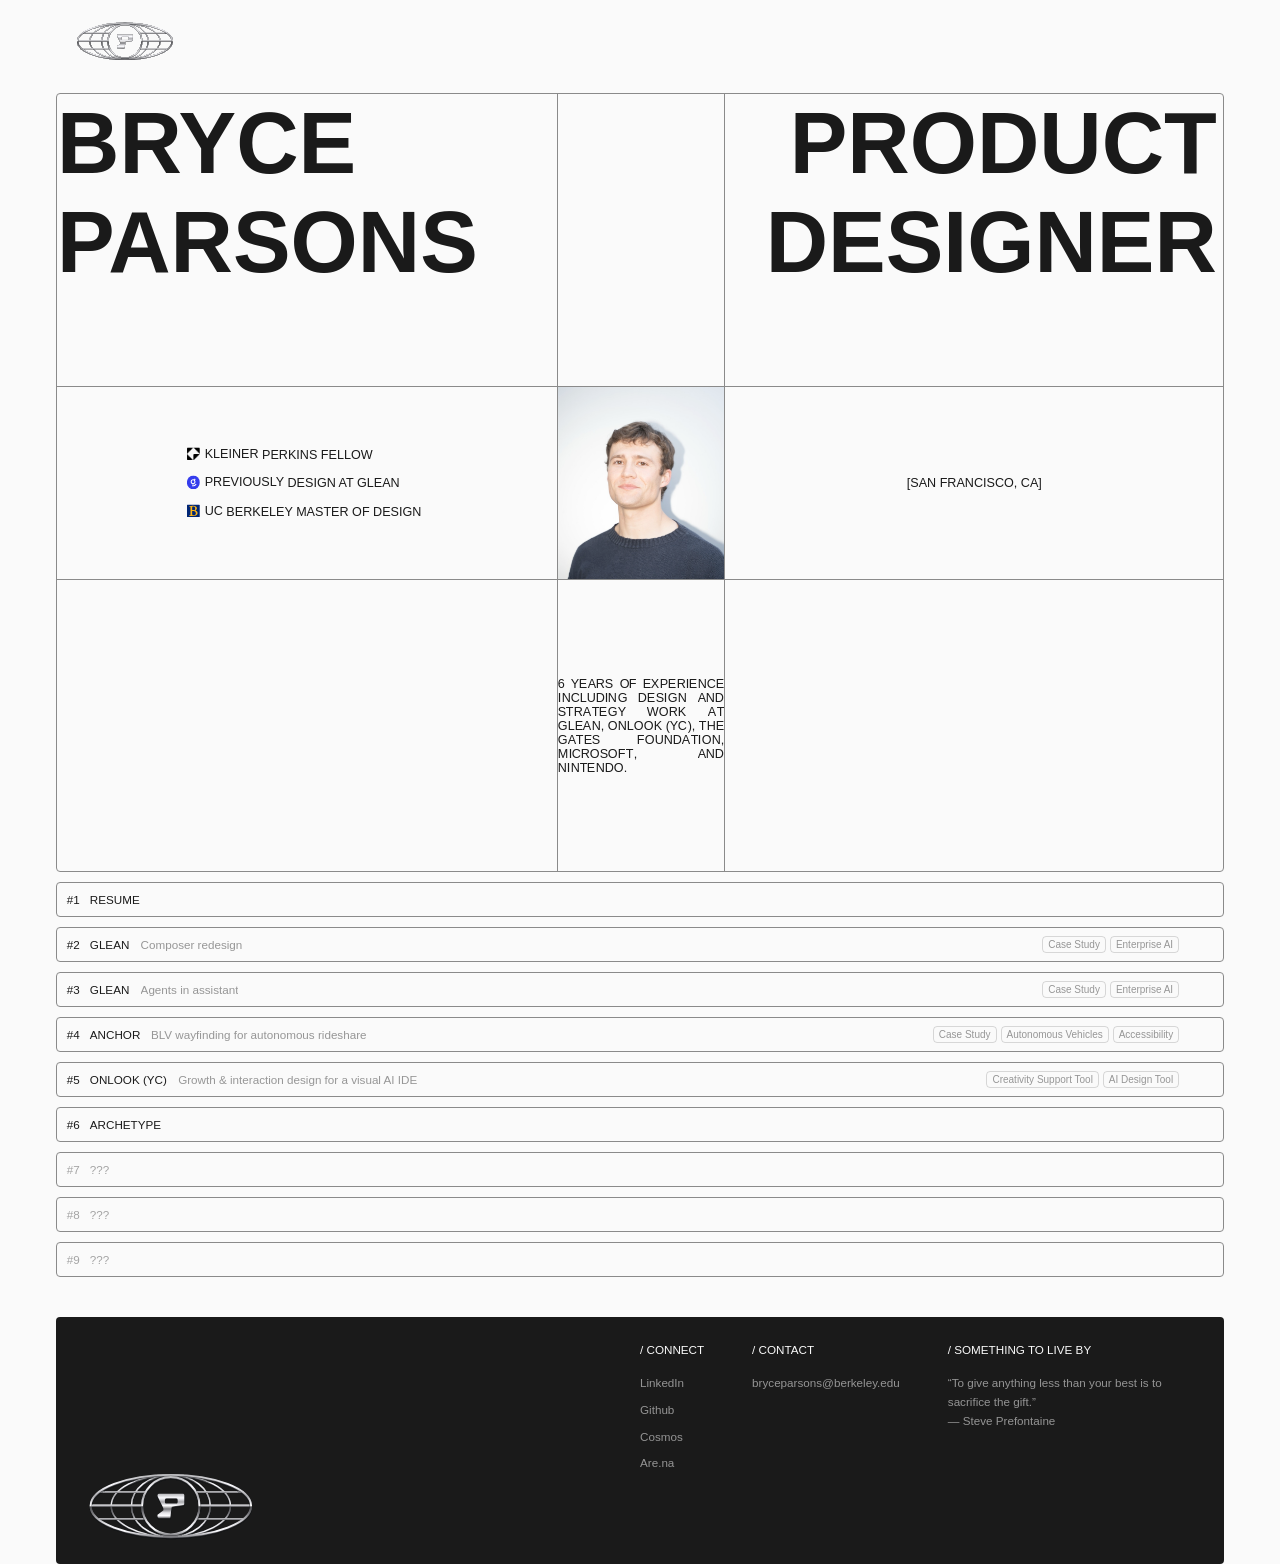
==== commit 1dbff826: "Build out the Agents in Assistant case study's discovery and testing. Add the Discovery and Insights" ====
--- a/index.html
+++ b/index.html
@@ -31,7 +31,10 @@
     <link rel="icon" type="image/png" sizes="192x192" href="/Icons/favicon-192.png?v=globe-mark-4">
     <link rel="apple-touch-icon" href="/apple-touch-icon.png?v=globe-mark-4">
     <link rel="preload" as="image" href="Homepage/home-portrait-760.jpg?v=home-portrait-3" fetchpriority="high">
-    <link rel="stylesheet" href="styles.css?v=logo-padding">
+    <link rel="preconnect" href="https://fonts.googleapis.com">
+    <link rel="preconnect" href="https://fonts.gstatic.com" crossorigin>
+    <link rel="stylesheet" href="https://fonts.googleapis.com/css2?family=Caveat:wght@500&display=swap">
+    <link rel="stylesheet" href="styles.css?v=competitor-audit-2">
     <link rel="stylesheet" href="home.css?v=share-link-3">
     <script>
         window.va = window.va || function () { (window.vaq = window.vaq || []).push(arguments); };
@@ -397,7 +400,7 @@
                                                 <p>Glean's composer (was):</p>
                                                 <ol>
                                                     <li><strong>Inconsistent:</strong> Actions, create docs or images, and create skills, all follow different patterns.</li>
-                                                    <li><strong>Doesn't showcase Glean's affordances:</strong> The composer only shows a small subset of the features and tools of the Assistant.</li>
+                                                    <li><strong>Didn't showcase Glean's affordances:</strong> The composer only shows a small subset of the features and tools of the Assistant.</li>
                                                     <li><strong>Not scalable:</strong> As we build more functionality into assistant (e.g., creating agents) we need a principled approach to scale.</li>
                                                 </ol>
 
@@ -842,14 +845,14 @@
             </section>
 
             <!-- ========================================
-                 #3 GLEAN — Agents in assistant (automations)
+                 #3 GLEAN — Agents in assistant
                  ======================================== -->
             <section class="acc-panel" id="panel-glean-agents" data-panel="glean-agents">
                 <h2 class="acc-title">
                     <button class="acc-header" type="button" id="header-glean-agents" aria-expanded="false" aria-controls="body-glean-agents">
                         <span class="acc-num" data-text="#3">#3</span>
                         <span class="acc-label" data-text="Glean">Glean</span>
-                        <span class="acc-case">Agents in assistant (automations)</span>
+                        <span class="acc-case">Agents in assistant</span>
                         <span class="acc-tags"><span class="acc-tag">Case Study</span><span class="acc-tag">Enterprise AI</span></span>
                     </button>
                 </h2>
@@ -906,7 +909,7 @@
                                         <!-- Case Study Sections -->
                                         <section class="case-section">
                                             <header class="case-section-header">
-                                                <p class="case-section-eyebrow">Problem + Opportunity</p>
+                                                <p class="case-section-eyebrow">Problem</p>
                                                 <h2 class="case-section-title">Everyone wants an agent, but building one is too complex</h2>
                                             </header>
                                             <div class="case-section-content">
@@ -919,19 +922,760 @@
                                                 <p>Standard users increasingly want to automate basic tasks with agents. But Glean's agent builder, the only path to do this today, is too complex for their needs.</p>
 
                                                 <h4>Opportunity</h4>
-                                                <p><strong>How might we</strong> let any user turn a natural-language prompt or successful Assistant interaction into a repeatable unit of work—without requiring them to learn agent concepts or navigate a complex builder?</p>
+                                                <p>How might we let any user turn a natural-language prompt or successful Assistant interaction into a repeatable unit of work—without requiring them to learn agent concepts or navigate a complex builder?</p>
                                             </div>
                                         </section>
 
                                         <section class="case-section">
                                             <header class="case-section-header">
-                                                <p class="case-section-eyebrow">Exploration, Ideation, and Insights</p>
+                                                <p class="case-section-eyebrow">Discovery and Insights</p>
+                                                <h2 class="case-section-title">Novices need a lower floor, but pros still need a high ceiling</h2>
+                                            </header>
+                                            <div class="case-section-content">
+                                                <h4>Known insights from customers</h4>
+                                                <ul>
+                                                    <li><strong>Novices want agents, but not the builder:</strong> The legacy agent builder is complex and intimidating, yet novice users want agents for personal use.</li>
+                                                    <li><strong>Their main ask is recurring work:</strong> Novices want agents that run repeatable tasks on a schedule or when an event happens, to support their daily routine.</li>
+                                                    <li><strong>They're already at home in the assistant:</strong> Novices widely use Glean's assistant to generate artifacts, write to other apps and complete browser tasks. That suggests they're ready to build agents through it.</li>
+                                                </ul>
+
+                                                <h4>Key unknowns</h4>
+                                                <ol class="case-list--strong-markers">
+                                                    <li><strong>Should the assistant replace the agent builder?</strong>
+                                                        <ul>
+                                                            <li>For: One simple mental model: a single builder for every user, entered through the assistant.</li>
+                                                            <li>Against: Advanced users lose the direct manipulation they prefer. It also widens the <em>gulf of execution</em>: when not every option is on screen, it's unclear what an agent can do.</li>
+                                                            <li><strong>What we learned:</strong> Pro builders may start an agent with the assistant, but they still value the direct manipulation and control of the legacy builder.</li>
+                                                            <li><strong>Decision:</strong> Don't replace the builder. Build one unified builder that novices can enter through the assistant, with advanced controls a click away for pros.</li>
+                                                        </ul>
+                                                    </li>
+                                                    <li><strong>Should agents built with the assistant live apart from the agents library?</strong>
+                                                        <ul>
+                                                            <li>No: They work like any other agent. Two homes for agents would complicate the mental model.</li>
+                                                            <li>Yes: They're easy to make, so they may be short-lived. People would make one, use it a few times and delete it, which would clutter the library.</li>
+                                                            <li><strong>What we learned:</strong> They were sticky. People came back to them often and kept refining them, both through the assistant and in the builder.</li>
+                                                            <li><strong>Decision:</strong> Prototype and test two versions:
+                                                                <ul>
+                                                                    <li><strong>A:</strong> All agents live in the agents library, with an "Active" section for agents that have a trigger.</li>
+                                                                    <li><strong>B:</strong> Agents with a trigger get their own left-nav item, "Active agents".</li>
+                                                                </ul>
+                                                            </li>
+                                                        </ul>
+                                                    </li>
+                                                    <li><strong>Should agents built with the assistant get a different name?</strong>
+                                                        <ul>
+                                                            <li>No: If people use them the same way as other agents, a new name only adds a concept to learn.</li>
+                                                            <li>Yes: If they're short-lived, the name should say so, like Cursor's "Automations" or Claude's "Scheduled Tasks".</li>
+                                                            <li><strong>What we learned:</strong> People used them the same way as agents made in the builder, whatever the creation method. A new name would have confused them.</li>
+                                                            <li><strong>Decision:</strong> Call them agents. One question is left for user testing: as more personal agents run on triggers, do they need to be told apart from other agents, for example by calling them "active agents"?</li>
+                                                        </ul>
+                                                    </li>
+                                                </ol>
+
+                                                <h4>Competitor audit</h4>
+                                                <p>We conducted an audit of competitors' agent builders via assistant and libraries for organizing agents.</p>
+                                                <div class="case-section-image-row case-section-image-row--screens">
+                                                    <div>
+                                                        <div class="case-section-image">
+                                                            <img data-src="Glean/competitors/claude-scheduled-tasks.webp" alt="Claude Scheduled Tasks: a list of scheduled tasks with suggested templates such as Briefing and Email triage" width="2000" height="1253" loading="lazy">
+                                                        </div>
+                                                        <p class="case-section-caption">Claude Scheduled Tasks</p>
+                                                    </div>
+                                                    <div>
+                                                        <div class="case-section-image">
+                                                            <img data-src="Glean/competitors/cursor-agents.webp" alt="Cursor Agents: an agent settings page with triggers, instructions and tools" width="2000" height="1253" loading="lazy">
+                                                        </div>
+                                                        <p class="case-section-caption">Cursor Agents</p>
+                                                    </div>
+                                                    <div>
+                                                        <div class="case-section-image">
+                                                            <img data-src="Glean/competitors/chatgpt-scheduled-tasks.webp" alt="ChatGPT Work Scheduled Tasks: a new scheduled task panel with frequency settings" width="2000" height="1253" loading="lazy">
+                                                        </div>
+                                                        <p class="case-section-caption">ChatGPT Work Scheduled Tasks</p>
+                                                    </div>
+                                                    <div>
+                                                        <div class="case-section-image">
+                                                            <img data-src="Glean/competitors/perplexity-automations.webp" alt="Perplexity Computer Automations: an assistant chat helping create an automation with suggested recurring tasks" width="2000" height="1253" loading="lazy">
+                                                        </div>
+                                                        <p class="case-section-caption">Perplexity Computer Automations</p>
+                                                    </div>
+                                                </div>
+
+                                                <h4>Insights to guide our design</h4>
+                                                <ul>
+                                                    <li><strong>Progressive disclosure:</strong> Keep agent creation simple up front, and move advanced features into secondary screens, menus and collapsed sections.</li>
+                                                    <li><strong>One builder for everyone:</strong> A unified builder should serve both novice and pro builders.</li>
+                                                    <li><strong>Competitors split on the name:</strong> Existing products call agents either "automations" (Cursor, Perplexity) or "scheduled tasks" (Claude, ChatGPT).</li>
+                                                    <li><strong>Clarifying questions help:</strong> Asking clarifying questions before building an agent, as Perplexity does, is a common and effective pattern for building agents through an assistant.</li>
+                                                </ul>
+                                            </div>
+                                        </section>
+
+                                        <section class="case-section">
+                                            <header class="case-section-header">
+                                                <p class="case-section-eyebrow">Prototyping &amp; Testing</p>
+                                                <h2 class="case-section-title">Iterating through dogfooding and beta testing with real users</h2>
+                                            </header>
+                                            <div class="case-section-content">
+                                                <h4>Where should active agents live?</h4>
+                                                <p>We prototyped two versions to learn whether agents with a trigger belong in the agents library under an "Active" section (A), or in their own left-nav item, "Active agents" (B).</p>
+                                                <div class="glean-agents-pair"><figure class="glean-agents-pair__item"><div class="glean-agents-deck"><div class="glean-agents-fit"><div class="glean-agents-fit__inner"><div class="glean-agents-frame" role="img" aria-label="Version A: the agents library with an Active agents section">
+                                                                <div class="glean-agents-chrome" aria-hidden="true">
+                                                                    <div class="glean-agents-chrome__tabs">
+                                                                        <img data-src="Glean/agents-explore/assets/browser-controls.svg" alt="" draggable="false" class="glean-agents-chrome__traffic">
+                                                                        <div class="glean-agents-chrome__tab">
+                                                                            <img data-src="Glean/agents-explore/assets/tab-favicon.svg" alt="" draggable="false" class="glean-agents-chrome__favicon">
+                                                                            <span class="glean-agents-chrome__tab-title">Welcome! | Glean</span>
+                                                                            <img data-src="Glean/agents-explore/assets/tab-close.svg" alt="" draggable="false" class="glean-agents-chrome__tab-close">
+                                                                        </div>
+                                                                        <img data-src="Glean/agents-explore/assets/tab-plus.svg" alt="" draggable="false" class="glean-agents-chrome__tab-plus">
+                                                                    </div>
+                                                                    <div class="glean-agents-chrome__urlbar">
+                                                                        <div class="glean-agents-chrome__nav-icons">
+                                                                            <img data-src="Glean/agents-explore/assets/nav-back.svg" alt="" draggable="false">
+                                                                            <img data-src="Glean/agents-explore/assets/nav-forward.svg" alt="" draggable="false">
+                                                                            <img data-src="Glean/agents-explore/assets/nav-refresh.svg" alt="" draggable="false">
+                                                                            <img data-src="Glean/agents-explore/assets/nav-home.svg" alt="" draggable="false">
+                                                                        </div>
+                                                                        <div class="glean-agents-chrome__url">
+                                                                            <img data-src="Glean/agents-explore/assets/secure.svg" alt="" draggable="false" class="glean-agents-chrome__secure">
+                                                                            <img data-src="Glean/agents-explore/assets/favorite.svg" alt="" draggable="false" class="glean-agents-chrome__fav">
+                                                                        </div>
+                                                                        <div class="glean-agents-chrome__right">
+                                                                            <img data-src="Glean/agents-explore/assets/people.svg" alt="" draggable="false">
+                                                                            <img data-src="Glean/agents-explore/assets/icon-more.svg" alt="" draggable="false">
+                                                                        </div>
+                                                                    </div>
+                                                                </div>
+                                                                <div class="glean-agents-app">
+                                                                    <aside class="glean-agents-rail">
+                                                                        <div class="glean-agents-rail__top">
+                                                                            <div class="glean-agents-rail__logo"><img data-src="Glean/agents-explore/assets/rail-logo.svg" alt="" draggable="false"></div>
+                                                                            <div class="glean-agents-rail__items">
+                                                                                <span class="glean-agents-rail__item"><img data-src="Glean/agents-explore/assets/rail-home.svg" alt="" draggable="false"></span>
+                                                                                <span class="glean-agents-rail__item"><img data-src="Glean/agents-explore/assets/rail-search.svg" alt="" draggable="false"></span>
+                                                                                <span class="glean-agents-rail__item is-active"><img data-src="Glean/agents-explore/assets/rail-agents.svg" alt="" draggable="false"></span>
+                                                                                <span class="glean-agents-rail__item"><img data-src="Glean/agents-explore/assets/rail-calendar.svg" alt="" draggable="false"></span>
+                                                                                <span class="glean-agents-rail__item"><img data-src="Glean/agents-explore/assets/rail-more.svg" alt="" draggable="false"></span>
+                                                                                <span class="glean-agents-rail__item"><img data-src="Glean/agents-explore/assets/rail-history.svg" alt="" draggable="false"></span>
+                                                                            </div>
+                                                                        </div>
+                                                                        <div class="glean-agents-rail__bottom">
+                                                                            <span class="glean-agents-rail__item"><img data-src="Glean/agents-explore/assets/rail-tool.svg" alt="" draggable="false"></span>
+                                                                            <div class="glean-agents-rail__wordmark"><img data-src="Glean/agents-explore/assets/rail-wordmark.svg" alt="" draggable="false"></div>
+                                                                        </div>
+                                                                    </aside>
+                                                                    <div class="glean-agents-main">
+                                                                        <div class="glean-agents-slide glean-agents-slide--library is-active">
+                                                                            <div class="glean-agents-library">
+                                                                                <div class="glean-agents-library__col">
+                                                                                    <div class="glean-agents-library__header">
+                                                                                        <h3 class="glean-agents-library__title">Agents</h3>
+                                                                                        <span class="glean-agents-library__create"><img data-src="Glean/agents-explore/assets/create-agent-plus.svg" alt="" draggable="false"><span>Create agent</span></span>
+                                                                                    </div>
+                                                                                    <div class="glean-agents-library__filters">
+                                                                                        <div class="glean-agents-library__search"><img data-src="Glean/agents-explore/assets/search-agents.svg" alt="" draggable="false"><span>Search agents</span></div>
+                                                                                        <span class="glean-agents-library__chip">By you</span>
+                                                                                        <span class="glean-agents-library__dropdown glean-agents-library__dropdown--category"><span class="glean-agents-library__dropdown-lead">Category</span><img data-src="Glean/agents-explore/assets/caret-downward.svg" alt="" draggable="false"></span>
+                                                                                        <span class="glean-agents-library__dropdown glean-agents-library__dropdown--filters"><span class="glean-agents-library__dropdown-lead"><img data-src="Glean/agents-explore/assets/configure.svg" alt="" draggable="false"><span>All filters</span></span><img data-src="Glean/agents-explore/assets/caret-downward.svg" alt="" draggable="false"></span>
+                                                                                        <span class="glean-agents-library__dropdown glean-agents-library__dropdown--sort"><span class="glean-agents-library__dropdown-lead">Most popular</span><img data-src="Glean/agents-explore/assets/caret-downward-alt.svg" alt="" draggable="false"></span>
+                                                                                    </div>
+                                                                                    <div class="glean-agents-library__section">
+                                                                                        <p class="glean-agents-library__label">Active</p>
+                                                                                        <div class="glean-agents-active__table" role="table">
+                                                                                            <div class="glean-agents-active__thead" role="row">
+                                                                                                <div class="glean-agents-active__th glean-agents-active__col-name" role="columnheader">Name</div>
+                                                                                                <div class="glean-agents-active__th glean-agents-active__col-trigger" role="columnheader">Trigger</div>
+                                                                                                <div class="glean-agents-active__th glean-agents-active__col-author" role="columnheader">Author <img data-src="Glean/agents-explore/assets/sort-caret.svg" alt="" draggable="false" class="glean-agents-active__sort"></div>
+                                                                                                <div class="glean-agents-active__th glean-agents-active__col-active" role="columnheader">Active</div>
+                                                                                                <div class="glean-agents-active__th glean-agents-active__col-more" role="columnheader"></div>
+                                                                                            </div>
+                                                                                            <div class="glean-agents-active__row is-highlighted" role="row">
+                                                                                                <div class="glean-agents-active__td glean-agents-active__col-name" role="cell">
+                                                                                                    <span class="glean-agents-active__icon glean-agents-active__icon--blue"><img data-src="Glean/agents-explore/assets/bell-blue.svg" alt="" draggable="false"></span>
+                                                                                                    <span class="glean-agents-active__name">Daily focus time reminder</span>
+                                                                                                </div>
+                                                                                                <div class="glean-agents-active__td glean-agents-active__col-trigger" role="cell">Daily at 9:00 AM</div>
+                                                                                                <div class="glean-agents-active__td glean-agents-active__col-author" role="cell">
+                                                                                                    <img data-src="Glean/agents-explore/assets/avatar-bryce.jpg" alt="" draggable="false" class="glean-agents-active__avatar glean-agents-active__avatar--lg">
+                                                                                                    <span>Bryce Parsons (You)</span>
+                                                                                                    <img data-src="Glean/agents-explore/assets/lock-sm.svg" alt="" draggable="false" class="glean-agents-active__lock">
+                                                                                                </div>
+                                                                                                <div class="glean-agents-active__td glean-agents-active__col-active" role="cell"><img data-src="Glean/agents-explore/assets/toggle-on-sm.svg" alt="" draggable="false" class="glean-agents-active__toggle"></div>
+                                                                                                <div class="glean-agents-active__td glean-agents-active__col-more" role="cell"><img data-src="Glean/agents-explore/assets/more-vertical-row.svg" alt="" draggable="false" class="glean-agents-active__more"></div>
+                                                                                            </div>
+                                                                                            <div class="glean-agents-active__row" role="row">
+                                                                                                <div class="glean-agents-active__td glean-agents-active__col-name" role="cell">
+                                                                                                    <span class="glean-agents-active__icon glean-agents-active__icon--peach"><img data-src="Glean/agents-explore/assets/code-icon.svg" alt="" draggable="false"></span>
+                                                                                                    <span class="glean-agents-active__name">Pipeline check</span>
+                                                                                                </div>
+                                                                                                <div class="glean-agents-active__td glean-agents-active__col-trigger" role="cell">Monthly on Fridays at 12:00 PM</div>
+                                                                                                <div class="glean-agents-active__td glean-agents-active__col-author" role="cell">
+                                                                                                    <img data-src="Glean/agents-explore/assets/avatar-bryce.jpg" alt="" draggable="false" class="glean-agents-active__avatar glean-agents-active__avatar--lg">
+                                                                                                    <span>Bryce Parsons (You)</span>
+                                                                                                    <img data-src="Glean/agents-explore/assets/lock-sm.svg" alt="" draggable="false" class="glean-agents-active__lock">
+                                                                                                </div>
+                                                                                                <div class="glean-agents-active__td glean-agents-active__col-active" role="cell"><img data-src="Glean/agents-explore/assets/toggle-on-sm.svg" alt="" draggable="false" class="glean-agents-active__toggle"></div>
+                                                                                                <div class="glean-agents-active__td glean-agents-active__col-more" role="cell"><img data-src="Glean/agents-explore/assets/more-vertical-row.svg" alt="" draggable="false" class="glean-agents-active__more"></div>
+                                                                                            </div>
+                                                                                            <div class="glean-agents-active__row" role="row">
+                                                                                                <div class="glean-agents-active__td glean-agents-active__col-name" role="cell">
+                                                                                                    <span class="glean-agents-active__icon glean-agents-active__icon--green"><img data-src="Glean/agents-explore/assets/rocket-icon.svg" alt="" draggable="false"></span>
+                                                                                                    <span class="glean-agents-active__name">Customer update on ticket</span>
+                                                                                                </div>
+                                                                                                <div class="glean-agents-active__td glean-agents-active__col-trigger" role="cell">Ticket status update</div>
+                                                                                                <div class="glean-agents-active__td glean-agents-active__col-author" role="cell">
+                                                                                                    <img data-src="Glean/agents-explore/assets/author-john.svg" alt="" draggable="false" class="glean-agents-active__avatar">
+                                                                                                    <span>John Doe</span>
+                                                                                                </div>
+                                                                                                <div class="glean-agents-active__td glean-agents-active__col-active" role="cell"><img data-src="Glean/agents-explore/assets/toggle-on-sm.svg" alt="" draggable="false" class="glean-agents-active__toggle"></div>
+                                                                                                <div class="glean-agents-active__td glean-agents-active__col-more" role="cell"><img data-src="Glean/agents-explore/assets/more-vertical-row.svg" alt="" draggable="false" class="glean-agents-active__more"></div>
+                                                                                            </div>
+                                                                                            <div class="glean-agents-active__row" role="row">
+                                                                                                <div class="glean-agents-active__td glean-agents-active__col-name" role="cell">
+                                                                                                    <span class="glean-agents-active__icon glean-agents-active__icon--peach"><img data-src="Glean/agents-explore/assets/bell-blue.svg" alt="" draggable="false"></span>
+                                                                                                    <span class="glean-agents-active__name">Waiting on</span>
+                                                                                                </div>
+                                                                                                <div class="glean-agents-active__td glean-agents-active__col-trigger" role="cell">Monthly on Fridays at 12:00 PM</div>
+                                                                                                <div class="glean-agents-active__td glean-agents-active__col-author" role="cell">
+                                                                                                    <img data-src="Glean/agents-explore/assets/author-neel.svg" alt="" draggable="false" class="glean-agents-active__avatar">
+                                                                                                    <span>Neel Saswade</span>
+                                                                                                </div>
+                                                                                                <div class="glean-agents-active__td glean-agents-active__col-active" role="cell"><img data-src="Glean/agents-explore/assets/toggle-on-sm.svg" alt="" draggable="false" class="glean-agents-active__toggle"></div>
+                                                                                                <div class="glean-agents-active__td glean-agents-active__col-more" role="cell"><img data-src="Glean/agents-explore/assets/more-vertical-row.svg" alt="" draggable="false" class="glean-agents-active__more"></div>
+                                                                                            </div>
+                                                                                            <div class="glean-agents-active__row" role="row">
+                                                                                                <div class="glean-agents-active__td glean-agents-active__col-name" role="cell">
+                                                                                                    <span class="glean-agents-active__icon glean-agents-active__icon--pink"><img data-src="Glean/agents-explore/assets/feather-icon.svg" alt="" draggable="false"></span>
+                                                                                                    <span class="glean-agents-active__name">QBR prep agent</span>
+                                                                                                </div>
+                                                                                                <div class="glean-agents-active__td glean-agents-active__col-trigger" role="cell">Monthly on 3rd Thursdays</div>
+                                                                                                <div class="glean-agents-active__td glean-agents-active__col-author" role="cell">
+                                                                                                    <img data-src="Glean/agents-explore/assets/author-john.svg" alt="" draggable="false" class="glean-agents-active__avatar">
+                                                                                                    <span>John Doe</span>
+                                                                                                </div>
+                                                                                                <div class="glean-agents-active__td glean-agents-active__col-active" role="cell"><img data-src="Glean/agents-explore/assets/toggle-on-sm.svg" alt="" draggable="false" class="glean-agents-active__toggle"></div>
+                                                                                                <div class="glean-agents-active__td glean-agents-active__col-more" role="cell"><img data-src="Glean/agents-explore/assets/more-vertical-row.svg" alt="" draggable="false" class="glean-agents-active__more"></div>
+                                                                                            </div>
+                                                                                            <div class="glean-agents-active__row" role="row">
+                                                                                                <div class="glean-agents-active__td glean-agents-active__col-name" role="cell">
+                                                                                                    <span class="glean-agents-active__icon glean-agents-active__icon--blue"><img data-src="Glean/agents-explore/assets/calendar-icon.svg" alt="" draggable="false"></span>
+                                                                                                    <span class="glean-agents-active__name">QBR prep agent</span>
+                                                                                                </div>
+                                                                                                <div class="glean-agents-active__td glean-agents-active__col-trigger" role="cell">Monthly on 3rd Thursdays</div>
+                                                                                                <div class="glean-agents-active__td glean-agents-active__col-author" role="cell">
+                                                                                                    <img data-src="Glean/agents-explore/assets/author-dorothy.svg" alt="" draggable="false" class="glean-agents-active__avatar">
+                                                                                                    <span>Dorothy Kang</span>
+                                                                                                </div>
+                                                                                                <div class="glean-agents-active__td glean-agents-active__col-active" role="cell"><img data-src="Glean/agents-explore/assets/toggle-off-sm.svg" alt="" draggable="false" class="glean-agents-active__toggle"></div>
+                                                                                                <div class="glean-agents-active__td glean-agents-active__col-more" role="cell"><img data-src="Glean/agents-explore/assets/more-vertical-row.svg" alt="" draggable="false" class="glean-agents-active__more"></div>
+                                                                                            </div>
+                                                                                        </div>
+                                                                                    </div>
+                                                                                    <div class="glean-agents-library__section">
+                                                                                        <p class="glean-agents-library__label">Sales</p>
+                                                                                        <div class="glean-agents-library__tiles">
+                                                                                            <div class="glean-agents-tile">
+                                                                                                <div class="glean-agents-tile__head">
+                                                                                                    <span class="glean-agents-tile__icon"><img data-src="Glean/agents-explore/assets/tile-rocket.svg" alt="" draggable="false"></span>
+                                                                                                    <span class="glean-agents-tile__title">Automate lead qualification</span>
+                                                                                                </div>
+                                                                                                <p class="glean-agents-tile__desc">Automatically qualifies leads based on predefined criteria</p>
+                                                                                                <div class="glean-agents-tile__footer">
+                                                                                                    <img data-src="Glean/agents-explore/assets/author-empty.svg" alt="" draggable="false" class="glean-agents-tile__avatar">
+                                                                                                    <span>By Zillow</span>
+                                                                                                    <span class="glean-agents-tile__dot">・</span>
+                                                                                                    <img data-src="Glean/agents-explore/assets/insights.svg" alt="" draggable="false" class="glean-agents-tile__insights">
+                                                                                                    <span>15k+</span>
+                                                                                                </div>
+                                                                                            </div>
+                                                                                            <div class="glean-agents-tile">
+                                                                                                <div class="glean-agents-tile__head">
+                                                                                                    <span class="glean-agents-tile__icon"><img data-src="Glean/agents-explore/assets/tile-compose.svg" alt="" draggable="false"></span>
+                                                                                                    <span class="glean-agents-tile__title">Simplify complex topics</span>
+                                                                                                </div>
+                                                                                                <p class="glean-agents-tile__desc">Breaks down complex topics into easy-to-understand terms</p>
+                                                                                                <div class="glean-agents-tile__footer">
+                                                                                                    <img data-src="Glean/agents-explore/assets/author-empty.svg" alt="" draggable="false" class="glean-agents-tile__avatar">
+                                                                                                    <span>By Zillow</span>
+                                                                                                    <span class="glean-agents-tile__dot">・</span>
+                                                                                                    <img data-src="Glean/agents-explore/assets/insights.svg" alt="" draggable="false" class="glean-agents-tile__insights">
+                                                                                                    <span>15k+</span>
+                                                                                                </div>
+                                                                                            </div>
+                                                                                            <div class="glean-agents-tile">
+                                                                                                <div class="glean-agents-tile__head">
+                                                                                                    <span class="glean-agents-tile__icon"><img data-src="Glean/agents-explore/assets/tile-list.svg" alt="" draggable="false"></span>
+                                                                                                    <span class="glean-agents-tile__title">Generate product roadmap</span>
+                                                                                                </div>
+                                                                                                <p class="glean-agents-tile__desc">Creates a product roadmap based on market trends</p>
+                                                                                                <div class="glean-agents-tile__footer">
+                                                                                                    <img data-src="Glean/agents-explore/assets/author-empty.svg" alt="" draggable="false" class="glean-agents-tile__avatar">
+                                                                                                    <span>By Zillow</span>
+                                                                                                    <span class="glean-agents-tile__dot">・</span>
+                                                                                                    <img data-src="Glean/agents-explore/assets/insights.svg" alt="" draggable="false" class="glean-agents-tile__insights">
+                                                                                                    <span>15k+</span>
+                                                                                                </div>
+                                                                                            </div>
+                                                                                            <div class="glean-agents-tile">
+                                                                                                <div class="glean-agents-tile__head">
+                                                                                                    <span class="glean-agents-tile__icon"><img data-src="Glean/agents-explore/assets/tile-git-merge.svg" alt="" draggable="false"></span>
+                                                                                                    <span class="glean-agents-tile__title">Streamline project workflow</span>
+                                                                                                </div>
+                                                                                                <p class="glean-agents-tile__desc">Automates project management tasks and improves team collaboration</p>
+                                                                                                <div class="glean-agents-tile__footer">
+                                                                                                    <img data-src="Glean/agents-explore/assets/author-empty.svg" alt="" draggable="false" class="glean-agents-tile__avatar">
+                                                                                                    <span>By Zillow</span>
+                                                                                                    <span class="glean-agents-tile__dot">・</span>
+                                                                                                    <img data-src="Glean/agents-explore/assets/insights.svg" alt="" draggable="false" class="glean-agents-tile__insights">
+                                                                                                    <span>15k+</span>
+                                                                                                </div>
+                                                                                            </div>
+                                                                                            <div class="glean-agents-tile">
+                                                                                                <div class="glean-agents-tile__head">
+                                                                                                    <span class="glean-agents-tile__icon glean-agents-tile__icon--pink"><img data-src="Glean/agents-explore/assets/tile-feather.svg" alt="" draggable="false" class="glean-agents-tile__icon-lg"></span>
+                                                                                                    <span class="glean-agents-tile__title">SocialSync</span>
+                                                                                                </div>
+                                                                                                <p class="glean-agents-tile__desc">Keep your social media content planned and on schedule</p>
+                                                                                                <div class="glean-agents-tile__footer">
+                                                                                                    <img data-src="Glean/agents-explore/assets/author-empty.svg" alt="" draggable="false" class="glean-agents-tile__avatar">
+                                                                                                    <span>Chloe Wang</span>
+                                                                                                    <span class="glean-agents-tile__dot">・</span>
+                                                                                                    <img data-src="Glean/agents-explore/assets/insights.svg" alt="" draggable="false" class="glean-agents-tile__insights">
+                                                                                                    <span>14k+</span>
+                                                                                                </div>
+                                                                                            </div>
+                                                                                            <div class="glean-agents-tile">
+                                                                                                <div class="glean-agents-tile__head">
+                                                                                                    <span class="glean-agents-tile__icon glean-agents-tile__icon--green"><img data-src="Glean/agents-explore/assets/tile-bar-chart.svg" alt="" draggable="false" class="glean-agents-tile__icon-lg"></span>
+                                                                                                    <span class="glean-agents-tile__title">MarketMaven</span>
+                                                                                                </div>
+                                                                                                <p class="glean-agents-tile__desc">Analyze market trends and predict consumer behavior</p>
+                                                                                                <div class="glean-agents-tile__footer">
+                                                                                                    <img data-src="Glean/agents-explore/assets/author-empty.svg" alt="" draggable="false" class="glean-agents-tile__avatar">
+                                                                                                    <span>Zara Ahmed</span>
+                                                                                                    <span class="glean-agents-tile__dot">・</span>
+                                                                                                    <img data-src="Glean/agents-explore/assets/insights.svg" alt="" draggable="false" class="glean-agents-tile__insights">
+                                                                                                    <span>17k+</span>
+                                                                                                </div>
+                                                                                            </div>
+                                                                                        </div>
+                                                                                    </div>
+                                                                                </div>
+                                                                            </div>
+                                                                        </div>
+                                                                        
+                                                                    </div>
+                                                                </div>
+                                                            </div></div></div></div><figcaption class="case-section-caption"><strong>A:</strong> Active agents live in the agents library</figcaption></figure><figure class="glean-agents-pair__item"><div class="glean-agents-deck"><div class="glean-agents-fit"><div class="glean-agents-fit__inner"><div class="glean-agents-frame" role="img" aria-label="Version B: an agent detail page with a separate Active item in the left navigation"><div class="glean-agents-chrome" aria-hidden="true">
+                            <div class="glean-agents-chrome__tabs">
+                                <img data-src="Glean/agents-explore/assets/browser-controls.svg" alt="" draggable="false" class="glean-agents-chrome__traffic">
+                                <div class="glean-agents-chrome__tab">
+                                    <img data-src="Glean/agents-explore/assets/tab-favicon.svg" alt="" draggable="false" class="glean-agents-chrome__favicon">
+                                    <span class="glean-agents-chrome__tab-title">Welcome! | Glean</span>
+                                    <img data-src="Glean/agents-explore/assets/tab-close.svg" alt="" draggable="false" class="glean-agents-chrome__tab-close">
+                                </div>
+                                <img data-src="Glean/agents-explore/assets/tab-plus.svg" alt="" draggable="false" class="glean-agents-chrome__tab-plus">
+                            </div>
+                            <div class="glean-agents-chrome__urlbar">
+                                <div class="glean-agents-chrome__nav-icons">
+                                    <img data-src="Glean/agents-explore/assets/nav-back.svg" alt="" draggable="false">
+                                    <img data-src="Glean/agents-explore/assets/nav-forward.svg" alt="" draggable="false">
+                                    <img data-src="Glean/agents-explore/assets/nav-refresh.svg" alt="" draggable="false">
+                                    <img data-src="Glean/agents-explore/assets/nav-home.svg" alt="" draggable="false">
+                                </div>
+                                <div class="glean-agents-chrome__url">
+                                    <img data-src="Glean/agents-explore/assets/secure.svg" alt="" draggable="false" class="glean-agents-chrome__secure">
+                                    <img data-src="Glean/agents-explore/assets/favorite.svg" alt="" draggable="false" class="glean-agents-chrome__fav">
+                                </div>
+                                <div class="glean-agents-chrome__right">
+                                    <img data-src="Glean/agents-explore/assets/people.svg" alt="" draggable="false">
+                                    <img data-src="Glean/agents-explore/assets/icon-more.svg" alt="" draggable="false">
+                                </div>
+                            </div>
+                        </div><div class="glean-agents-app"><aside class="glean-agents-nav glean-agents-nav--manage">
+                                <div class="glean-agents-nav__top">
+                                    <div class="glean-agents-nav__logo-row">
+                                        <img data-src="Glean/agents-explore/assets/g-mark-alt.svg" alt="" draggable="false" class="glean-agents-nav__logo">
+                                        <img data-src="Glean/agents-explore/assets/plus.svg" alt="" draggable="false" class="glean-agents-nav__plus">
+                                    </div>
+                                    <div class="glean-agents-nav__items">
+                                        <div class="glean-agents-nav__item"><img data-src="Glean/agents-explore/assets/compose.svg" alt="" draggable="false"><span>New chat</span></div>
+                                        <div class="glean-agents-nav__item"><img data-src="Glean/agents-explore/assets/search.svg" alt="" draggable="false"><span>Search</span></div>
+                                        <div class="glean-agents-nav__item"><img data-src="Glean/agents-explore/assets/library-alt.svg" alt="" draggable="false"><span>Library</span></div>
+                                        <div class="glean-agents-nav__item"><img data-src="Glean/agents-explore/assets/agents.svg" alt="" draggable="false"><span>Agents</span></div><div class="glean-agents-nav__item is-active"><img data-src="Glean/agents-explore/assets/calendar.svg" alt="" draggable="false"><span>Active</span></div>
+                                        <div class="glean-agents-nav__item"><img data-src="Glean/agents-explore/assets/more-active.svg" alt="" draggable="false"><span>More</span></div>
+                                    </div>
+                                    <div class="glean-agents-nav__section">Meeting notes</div>
+                                    <div class="glean-agents-nav__section glean-agents-nav__section--chats">
+                                        <span>Chats</span>
+                                        <img data-src="Glean/agents-explore/assets/align-center.svg" alt="" draggable="false" class="glean-agents-nav__filter">
+                                    </div>
+                                    <div class="glean-agents-nav__chats">
+                                        <div class="glean-agents-nav__chat"><span>Morning briefing</span><img data-src="Glean/agents-explore/assets/status-dot.svg" alt="" draggable="false" class="glean-agents-nav__dot"></div>
+<div class="glean-agents-nav__chat"><span>Project kickoff</span><img data-src="Glean/agents-explore/assets/status-dot.svg" alt="" draggable="false" class="glean-agents-nav__dot"></div>
+<div class="glean-agents-nav__chat"><span>Design review</span><img data-src="Glean/agents-explore/assets/status-dot.svg" alt="" draggable="false" class="glean-agents-nav__dot"></div>
+<div class="glean-agents-nav__chat"><span>Sprint planning</span></div>
+<div class="glean-agents-nav__chat"><span>User research findings</span></div>
+<div class="glean-agents-nav__chat"><span>Feature prioritization</span></div>
+<div class="glean-agents-nav__chat"><span>Prototype feedback</span></div>
+<div class="glean-agents-nav__chat"><span>Usability testing</span></div>
+<div class="glean-agents-nav__chat"><span>Marketing strategy</span></div>
+<div class="glean-agents-nav__chat"><span>Launch roadmap</span></div>
+<div class="glean-agents-nav__chat"><span>Post-launch analysis</span></div>
+<div class="glean-agents-nav__chat"><span>User feedback review</span></div>
+<div class="glean-agents-nav__chat"><span>Performance metrics evaluation</span></div>
+<div class="glean-agents-nav__chat"><span>Feature adoption tracking</span></div>
+
+                                    </div>
+                                </div>
+                                <div class="glean-agents-nav__footer">
+                                    <img data-src="Glean/agents-explore/assets/avatar-bryce.jpg" alt="" draggable="false" class="glean-agents-nav__avatar">
+                                    <div class="glean-agents-nav__user">
+                                        <span class="glean-agents-nav__name">Bryce Parsons</span>
+                                        <span class="glean-agents-nav__role">Admin</span>
+                                    </div>
+                                    <div class="glean-agents-nav__chevrons">
+                                        <img data-src="Glean/agents-explore/assets/chevron-up.svg" alt="" draggable="false">
+                                        <img data-src="Glean/agents-explore/assets/chevron-up-2.svg" alt="" draggable="false" class="glean-agents-nav__chevron-flip">
+                                    </div>
+                                </div>
+                            </aside><div class="glean-agents-main"><div class="glean-agents-slide glean-agents-slide--manage is-active">
+                                    <div class="glean-agents-manage">
+                                        <button type="button" class="glean-agents-manage__back" tabindex="-1"><img data-src="Glean/agents-explore/assets/arrow-left.svg" alt="" draggable="false"><span>Back</span></button>
+                                        <div class="glean-agents-manage__top">
+                                            <div class="glean-agents-manage__titleblock">
+                                                <div class="glean-agents-manage__title-row">
+                                                    <div class="glean-agents-card__bell"><img data-src="Glean/agents-explore/assets/bell.svg" alt="" draggable="false"></div>
+                                                    <span class="glean-agents-manage__title">Daily focus time reminder</span>
+                                                    <span class="glean-agents-badge glean-agents-badge--active">ACTIVE</span>
+                                                </div>
+                                                <p class="glean-agents-manage__desc">Concise morning briefing that runs every day at 9 AM</p>
+                                            </div>
+                                            <div class="glean-agents-manage__actions">
+                                                <span class="glean-agents-manage__saved"><span class="glean-agents-manage__saved-icon"><img data-src="Glean/agents-explore/assets/check.svg" alt="" draggable="false"></span><span class="glean-agents-manage__saved-text">Changes saved</span></span>
+                                                <img data-src="Glean/agents-explore/assets/header-more.svg" alt="" draggable="false">
+                                                <img data-src="Glean/agents-explore/assets/switch-on.svg" alt="" draggable="false" class="glean-agents-manage__switch">
+                                                <span class="glean-agents-manage__run"><img data-src="Glean/agents-explore/assets/play.svg" alt="" draggable="false"><span>Run now</span></span>
+                                            </div>
+                                        </div>
+                                        <div class="glean-agents-manage__grid">
+                                            <div class="glean-agents-manage__main">
+                                                <div class="glean-agents-manage__section">
+                                                    <p class="glean-agents-manage__label">Schedule</p>
+                                                    <div class="glean-agents-manage__selects">
+                                                        <span class="glean-agents-manage__select">Daily <img data-src="Glean/agents-explore/assets/caret-down.svg" alt="" draggable="false"></span>
+                                                        <span class="glean-agents-manage__select">9:00 AM <img data-src="Glean/agents-explore/assets/caret-down.svg" alt="" draggable="false"></span>
+                                                    </div>
+                                                </div>
+                                                <div class="glean-agents-manage__section">
+                                                    <p class="glean-agents-manage__label">Instructions <img data-src="Glean/agents-explore/assets/info.svg" alt="" draggable="false" class="glean-agents-manage__info"></p>
+                                                    <div class="glean-agents-manage__instructions">Check Ana Fucs's calendar for the current day and find the best available 60-minute slot for deep work, prioritizing the earliest reasonable open block after the reminder time and avoiding conflicts. Send a concise reminder to block time for high-priority and deep-thinking tasks. Include: 1) the recommended 60-minute slot, 2) a short note if the day looks especially fragmented or already protected, and 3) a one-click action to create a Google Calendar event titled 'Focus time' in that suggested slot.</div>
+                                                </div>
+                                                <div class="glean-agents-manage__section">
+                                                    <p class="glean-agents-manage__label">Agent permissions</p>
+                                                    <label class="glean-agents-manage__perm">
+                                                        <img data-src="Glean/agents-explore/assets/checkbox-checked.svg" alt="" draggable="false" class="glean-agents-manage__checkbox" width="16" height="16">
+                                                        <span>Allow agent to use all write tools with out approval</span>
+                                                    </label>
+                                                </div>
+                                            </div>
+                                            <aside class="glean-agents-history">
+                                                <p class="glean-agents-history__title">Run history</p>
+                                                <div class="glean-agents-history__list"><div class="glean-agents-history__row"><img data-src="Glean/agents-explore/assets/loader.svg" alt="" draggable="false"><span>May 2, 9:12 AM</span></div>
+<div class="glean-agents-history__row"><img data-src="Glean/agents-explore/assets/status-dot.svg" alt="" draggable="false"><span>May 1, 9:01 AM</span></div>
+<div class="glean-agents-history__row"><img data-src="Glean/agents-explore/assets/check-filled-green.svg" alt="" draggable="false"><span>Apr 30, 9:08 AM</span></div>
+<div class="glean-agents-history__row"><img data-src="Glean/agents-explore/assets/alert-filled.svg" alt="" draggable="false"><span>Apr 29, 9:01 AM</span></div>
+<div class="glean-agents-history__row"><img data-src="Glean/agents-explore/assets/check-filled-green.svg" alt="" draggable="false"><span>Apr 28, 9:05 AM</span></div>
+<div class="glean-agents-history__row"><img data-src="Glean/agents-explore/assets/check-filled-green.svg" alt="" draggable="false"><span>Apr 27, 9:01 AM</span></div>
+<div class="glean-agents-history__row"><img data-src="Glean/agents-explore/assets/check-filled-green.svg" alt="" draggable="false"><span>Apr 27, 9:00 AM</span></div>
+<div class="glean-agents-history__row"><img data-src="Glean/agents-explore/assets/check-filled-green.svg" alt="" draggable="false"><span>Apr 27, 9:07 AM</span></div>
+</div>
+                                                <div class="glean-agents-history__next">
+                                                    <span>Next run: Tomorrow at 9:00 AM</span>
+                                                    <img data-src="Glean/agents-explore/assets/more-vertical.svg" alt="" draggable="false">
+                                                </div>
+                                            </aside>
+                                        </div>
+                                    </div>
+                                </div></div></div></div></div></div></div><figcaption class="case-section-caption"><strong>B:</strong> Active agents get their own left-nav item</figcaption></figure></div>
+                                                <p><strong>Finding:</strong> Placing active agents in a left-navigation field called "Active" was confusing to users' mental model and cluttered the navigation panel.</p>
+                                                <br>
+                                                <p><strong>Decision:</strong> We moved active agents into the agents library (version A).</p>
+
+                                                <h4>Do active agents need their own name?</h4>
+                                                <p>As more personal agents run on triggers, we wanted to learn whether people need to tell them apart from other agents, for example by calling them "active agents".</p>
+                                                <div class="case-section-image--tight-caption"><div class="glean-agents-deck"><div class="glean-agents-fit"><div class="glean-agents-fit__inner"><div class="glean-agents-frame glean-agents-frame--annotated" role="img" aria-label="Version A: the agents library with an Active agents section. Annotations: the Agents library includes all agents personal to you and from your organization; Active is a pinned section with all active agents you have created and/or subscribe to">
+                                                                <div class="glean-agents-chrome" aria-hidden="true">
+                                                                    <div class="glean-agents-chrome__tabs">
+                                                                        <img data-src="Glean/agents-explore/assets/browser-controls.svg" alt="" draggable="false" class="glean-agents-chrome__traffic">
+                                                                        <div class="glean-agents-chrome__tab">
+                                                                            <img data-src="Glean/agents-explore/assets/tab-favicon.svg" alt="" draggable="false" class="glean-agents-chrome__favicon">
+                                                                            <span class="glean-agents-chrome__tab-title">Welcome! | Glean</span>
+                                                                            <img data-src="Glean/agents-explore/assets/tab-close.svg" alt="" draggable="false" class="glean-agents-chrome__tab-close">
+                                                                        </div>
+                                                                        <img data-src="Glean/agents-explore/assets/tab-plus.svg" alt="" draggable="false" class="glean-agents-chrome__tab-plus">
+                                                                    </div>
+                                                                    <div class="glean-agents-chrome__urlbar">
+                                                                        <div class="glean-agents-chrome__nav-icons">
+                                                                            <img data-src="Glean/agents-explore/assets/nav-back.svg" alt="" draggable="false">
+                                                                            <img data-src="Glean/agents-explore/assets/nav-forward.svg" alt="" draggable="false">
+                                                                            <img data-src="Glean/agents-explore/assets/nav-refresh.svg" alt="" draggable="false">
+                                                                            <img data-src="Glean/agents-explore/assets/nav-home.svg" alt="" draggable="false">
+                                                                        </div>
+                                                                        <div class="glean-agents-chrome__url">
+                                                                            <img data-src="Glean/agents-explore/assets/secure.svg" alt="" draggable="false" class="glean-agents-chrome__secure">
+                                                                            <img data-src="Glean/agents-explore/assets/favorite.svg" alt="" draggable="false" class="glean-agents-chrome__fav">
+                                                                        </div>
+                                                                        <div class="glean-agents-chrome__right">
+                                                                            <img data-src="Glean/agents-explore/assets/people.svg" alt="" draggable="false">
+                                                                            <img data-src="Glean/agents-explore/assets/icon-more.svg" alt="" draggable="false">
+                                                                        </div>
+                                                                    </div>
+                                                                </div>
+                                                                <div class="glean-agents-app">
+                                                                    <aside class="glean-agents-rail">
+                                                                        <div class="glean-agents-rail__top">
+                                                                            <div class="glean-agents-rail__logo"><img data-src="Glean/agents-explore/assets/rail-logo.svg" alt="" draggable="false"></div>
+                                                                            <div class="glean-agents-rail__items">
+                                                                                <span class="glean-agents-rail__item"><img data-src="Glean/agents-explore/assets/rail-home.svg" alt="" draggable="false"></span>
+                                                                                <span class="glean-agents-rail__item"><img data-src="Glean/agents-explore/assets/rail-search.svg" alt="" draggable="false"></span>
+                                                                                <span class="glean-agents-rail__item is-active"><img data-src="Glean/agents-explore/assets/rail-agents.svg" alt="" draggable="false"></span>
+                                                                                <span class="glean-agents-rail__item"><img data-src="Glean/agents-explore/assets/rail-calendar.svg" alt="" draggable="false"></span>
+                                                                                <span class="glean-agents-rail__item"><img data-src="Glean/agents-explore/assets/rail-more.svg" alt="" draggable="false"></span>
+                                                                                <span class="glean-agents-rail__item"><img data-src="Glean/agents-explore/assets/rail-history.svg" alt="" draggable="false"></span>
+                                                                            </div>
+                                                                        </div>
+                                                                        <div class="glean-agents-rail__bottom">
+                                                                            <span class="glean-agents-rail__item"><img data-src="Glean/agents-explore/assets/rail-tool.svg" alt="" draggable="false"></span>
+                                                                            <div class="glean-agents-rail__wordmark"><img data-src="Glean/agents-explore/assets/rail-wordmark.svg" alt="" draggable="false"></div>
+                                                                        </div>
+                                                                    </aside>
+                                                                    <div class="glean-agents-main">
+                                                                        <div class="glean-agents-slide glean-agents-slide--library is-active">
+                                                                            <div class="glean-agents-library">
+                                                                                <div class="glean-agents-library__col">
+                                                                                    <div class="glean-agents-library__header">
+                                                                                        <h3 class="glean-agents-library__title">Agents</h3>
+                                                                                        <span class="glean-agents-library__create"><img data-src="Glean/agents-explore/assets/create-agent-plus.svg" alt="" draggable="false"><span>Create agent</span></span>
+                                                                                    </div>
+                                                                                    <div class="glean-agents-library__filters">
+                                                                                        <div class="glean-agents-library__search"><img data-src="Glean/agents-explore/assets/search-agents.svg" alt="" draggable="false"><span>Search agents</span></div>
+                                                                                        <span class="glean-agents-library__chip">By you</span>
+                                                                                        <span class="glean-agents-library__dropdown glean-agents-library__dropdown--category"><span class="glean-agents-library__dropdown-lead">Category</span><img data-src="Glean/agents-explore/assets/caret-downward.svg" alt="" draggable="false"></span>
+                                                                                        <span class="glean-agents-library__dropdown glean-agents-library__dropdown--filters"><span class="glean-agents-library__dropdown-lead"><img data-src="Glean/agents-explore/assets/configure.svg" alt="" draggable="false"><span>All filters</span></span><img data-src="Glean/agents-explore/assets/caret-downward.svg" alt="" draggable="false"></span>
+                                                                                        <span class="glean-agents-library__dropdown glean-agents-library__dropdown--sort"><span class="glean-agents-library__dropdown-lead">Most popular</span><img data-src="Glean/agents-explore/assets/caret-downward-alt.svg" alt="" draggable="false"></span>
+                                                                                    </div>
+                                                                                    <div class="glean-agents-library__section">
+                                                                                        <p class="glean-agents-library__label">Active</p>
+                                                                                        <div class="glean-agents-active__table" role="table">
+                                                                                            <div class="glean-agents-active__thead" role="row">
+                                                                                                <div class="glean-agents-active__th glean-agents-active__col-name" role="columnheader">Name</div>
+                                                                                                <div class="glean-agents-active__th glean-agents-active__col-trigger" role="columnheader">Trigger</div>
+                                                                                                <div class="glean-agents-active__th glean-agents-active__col-author" role="columnheader">Author <img data-src="Glean/agents-explore/assets/sort-caret.svg" alt="" draggable="false" class="glean-agents-active__sort"></div>
+                                                                                                <div class="glean-agents-active__th glean-agents-active__col-active" role="columnheader">Active</div>
+                                                                                                <div class="glean-agents-active__th glean-agents-active__col-more" role="columnheader"></div>
+                                                                                            </div>
+                                                                                            <div class="glean-agents-active__row is-highlighted" role="row">
+                                                                                                <div class="glean-agents-active__td glean-agents-active__col-name" role="cell">
+                                                                                                    <span class="glean-agents-active__icon glean-agents-active__icon--blue"><img data-src="Glean/agents-explore/assets/bell-blue.svg" alt="" draggable="false"></span>
+                                                                                                    <span class="glean-agents-active__name">Daily focus time reminder</span>
+                                                                                                </div>
+                                                                                                <div class="glean-agents-active__td glean-agents-active__col-trigger" role="cell">Daily at 9:00 AM</div>
+                                                                                                <div class="glean-agents-active__td glean-agents-active__col-author" role="cell">
+                                                                                                    <img data-src="Glean/agents-explore/assets/avatar-bryce.jpg" alt="" draggable="false" class="glean-agents-active__avatar glean-agents-active__avatar--lg">
+                                                                                                    <span>Bryce Parsons (You)</span>
+                                                                                                    <img data-src="Glean/agents-explore/assets/lock-sm.svg" alt="" draggable="false" class="glean-agents-active__lock">
+                                                                                                </div>
+                                                                                                <div class="glean-agents-active__td glean-agents-active__col-active" role="cell"><img data-src="Glean/agents-explore/assets/toggle-on-sm.svg" alt="" draggable="false" class="glean-agents-active__toggle"></div>
+                                                                                                <div class="glean-agents-active__td glean-agents-active__col-more" role="cell"><img data-src="Glean/agents-explore/assets/more-vertical-row.svg" alt="" draggable="false" class="glean-agents-active__more"></div>
+                                                                                            </div>
+                                                                                            <div class="glean-agents-active__row" role="row">
+                                                                                                <div class="glean-agents-active__td glean-agents-active__col-name" role="cell">
+                                                                                                    <span class="glean-agents-active__icon glean-agents-active__icon--peach"><img data-src="Glean/agents-explore/assets/code-icon.svg" alt="" draggable="false"></span>
+                                                                                                    <span class="glean-agents-active__name">Pipeline check</span>
+                                                                                                </div>
+                                                                                                <div class="glean-agents-active__td glean-agents-active__col-trigger" role="cell">Monthly on Fridays at 12:00 PM</div>
+                                                                                                <div class="glean-agents-active__td glean-agents-active__col-author" role="cell">
+                                                                                                    <img data-src="Glean/agents-explore/assets/avatar-bryce.jpg" alt="" draggable="false" class="glean-agents-active__avatar glean-agents-active__avatar--lg">
+                                                                                                    <span>Bryce Parsons (You)</span>
+                                                                                                    <img data-src="Glean/agents-explore/assets/lock-sm.svg" alt="" draggable="false" class="glean-agents-active__lock">
+                                                                                                </div>
+                                                                                                <div class="glean-agents-active__td glean-agents-active__col-active" role="cell"><img data-src="Glean/agents-explore/assets/toggle-on-sm.svg" alt="" draggable="false" class="glean-agents-active__toggle"></div>
+                                                                                                <div class="glean-agents-active__td glean-agents-active__col-more" role="cell"><img data-src="Glean/agents-explore/assets/more-vertical-row.svg" alt="" draggable="false" class="glean-agents-active__more"></div>
+                                                                                            </div>
+                                                                                            <div class="glean-agents-active__row" role="row">
+                                                                                                <div class="glean-agents-active__td glean-agents-active__col-name" role="cell">
+                                                                                                    <span class="glean-agents-active__icon glean-agents-active__icon--green"><img data-src="Glean/agents-explore/assets/rocket-icon.svg" alt="" draggable="false"></span>
+                                                                                                    <span class="glean-agents-active__name">Customer update on ticket</span>
+                                                                                                </div>
+                                                                                                <div class="glean-agents-active__td glean-agents-active__col-trigger" role="cell">Ticket status update</div>
+                                                                                                <div class="glean-agents-active__td glean-agents-active__col-author" role="cell">
+                                                                                                    <img data-src="Glean/agents-explore/assets/author-john.svg" alt="" draggable="false" class="glean-agents-active__avatar">
+                                                                                                    <span>John Doe</span>
+                                                                                                </div>
+                                                                                                <div class="glean-agents-active__td glean-agents-active__col-active" role="cell"><img data-src="Glean/agents-explore/assets/toggle-on-sm.svg" alt="" draggable="false" class="glean-agents-active__toggle"></div>
+                                                                                                <div class="glean-agents-active__td glean-agents-active__col-more" role="cell"><img data-src="Glean/agents-explore/assets/more-vertical-row.svg" alt="" draggable="false" class="glean-agents-active__more"></div>
+                                                                                            </div>
+                                                                                            <div class="glean-agents-active__row" role="row">
+                                                                                                <div class="glean-agents-active__td glean-agents-active__col-name" role="cell">
+                                                                                                    <span class="glean-agents-active__icon glean-agents-active__icon--peach"><img data-src="Glean/agents-explore/assets/bell-blue.svg" alt="" draggable="false"></span>
+                                                                                                    <span class="glean-agents-active__name">Waiting on</span>
+                                                                                                </div>
+                                                                                                <div class="glean-agents-active__td glean-agents-active__col-trigger" role="cell">Monthly on Fridays at 12:00 PM</div>
+                                                                                                <div class="glean-agents-active__td glean-agents-active__col-author" role="cell">
+                                                                                                    <img data-src="Glean/agents-explore/assets/author-neel.svg" alt="" draggable="false" class="glean-agents-active__avatar">
+                                                                                                    <span>Neel Saswade</span>
+                                                                                                </div>
+                                                                                                <div class="glean-agents-active__td glean-agents-active__col-active" role="cell"><img data-src="Glean/agents-explore/assets/toggle-on-sm.svg" alt="" draggable="false" class="glean-agents-active__toggle"></div>
+                                                                                                <div class="glean-agents-active__td glean-agents-active__col-more" role="cell"><img data-src="Glean/agents-explore/assets/more-vertical-row.svg" alt="" draggable="false" class="glean-agents-active__more"></div>
+                                                                                            </div>
+                                                                                            <div class="glean-agents-active__row" role="row">
+                                                                                                <div class="glean-agents-active__td glean-agents-active__col-name" role="cell">
+                                                                                                    <span class="glean-agents-active__icon glean-agents-active__icon--pink"><img data-src="Glean/agents-explore/assets/feather-icon.svg" alt="" draggable="false"></span>
+                                                                                                    <span class="glean-agents-active__name">QBR prep agent</span>
+                                                                                                </div>
+                                                                                                <div class="glean-agents-active__td glean-agents-active__col-trigger" role="cell">Monthly on 3rd Thursdays</div>
+                                                                                                <div class="glean-agents-active__td glean-agents-active__col-author" role="cell">
+                                                                                                    <img data-src="Glean/agents-explore/assets/author-john.svg" alt="" draggable="false" class="glean-agents-active__avatar">
+                                                                                                    <span>John Doe</span>
+                                                                                                </div>
+                                                                                                <div class="glean-agents-active__td glean-agents-active__col-active" role="cell"><img data-src="Glean/agents-explore/assets/toggle-on-sm.svg" alt="" draggable="false" class="glean-agents-active__toggle"></div>
+                                                                                                <div class="glean-agents-active__td glean-agents-active__col-more" role="cell"><img data-src="Glean/agents-explore/assets/more-vertical-row.svg" alt="" draggable="false" class="glean-agents-active__more"></div>
+                                                                                            </div>
+                                                                                            <div class="glean-agents-active__row" role="row">
+                                                                                                <div class="glean-agents-active__td glean-agents-active__col-name" role="cell">
+                                                                                                    <span class="glean-agents-active__icon glean-agents-active__icon--blue"><img data-src="Glean/agents-explore/assets/calendar-icon.svg" alt="" draggable="false"></span>
+                                                                                                    <span class="glean-agents-active__name">QBR prep agent</span>
+                                                                                                </div>
+                                                                                                <div class="glean-agents-active__td glean-agents-active__col-trigger" role="cell">Monthly on 3rd Thursdays</div>
+                                                                                                <div class="glean-agents-active__td glean-agents-active__col-author" role="cell">
+                                                                                                    <img data-src="Glean/agents-explore/assets/author-dorothy.svg" alt="" draggable="false" class="glean-agents-active__avatar">
+                                                                                                    <span>Dorothy Kang</span>
+                                                                                                </div>
+                                                                                                <div class="glean-agents-active__td glean-agents-active__col-active" role="cell"><img data-src="Glean/agents-explore/assets/toggle-off-sm.svg" alt="" draggable="false" class="glean-agents-active__toggle"></div>
+                                                                                                <div class="glean-agents-active__td glean-agents-active__col-more" role="cell"><img data-src="Glean/agents-explore/assets/more-vertical-row.svg" alt="" draggable="false" class="glean-agents-active__more"></div>
+                                                                                            </div>
+                                                                                        </div>
+                                                                                    </div>
+                                                                                    <div class="glean-agents-library__section">
+                                                                                        <p class="glean-agents-library__label">Sales</p>
+                                                                                        <div class="glean-agents-library__tiles">
+                                                                                            <div class="glean-agents-tile">
+                                                                                                <div class="glean-agents-tile__head">
+                                                                                                    <span class="glean-agents-tile__icon"><img data-src="Glean/agents-explore/assets/tile-rocket.svg" alt="" draggable="false"></span>
+                                                                                                    <span class="glean-agents-tile__title">Automate lead qualification</span>
+                                                                                                </div>
+                                                                                                <p class="glean-agents-tile__desc">Automatically qualifies leads based on predefined criteria</p>
+                                                                                                <div class="glean-agents-tile__footer">
+                                                                                                    <img data-src="Glean/agents-explore/assets/author-empty.svg" alt="" draggable="false" class="glean-agents-tile__avatar">
+                                                                                                    <span>By Zillow</span>
+                                                                                                    <span class="glean-agents-tile__dot">・</span>
+                                                                                                    <img data-src="Glean/agents-explore/assets/insights.svg" alt="" draggable="false" class="glean-agents-tile__insights">
+                                                                                                    <span>15k+</span>
+                                                                                                </div>
+                                                                                            </div>
+                                                                                            <div class="glean-agents-tile">
+                                                                                                <div class="glean-agents-tile__head">
+                                                                                                    <span class="glean-agents-tile__icon"><img data-src="Glean/agents-explore/assets/tile-compose.svg" alt="" draggable="false"></span>
+                                                                                                    <span class="glean-agents-tile__title">Simplify complex topics</span>
+                                                                                                </div>
+                                                                                                <p class="glean-agents-tile__desc">Breaks down complex topics into easy-to-understand terms</p>
+                                                                                                <div class="glean-agents-tile__footer">
+                                                                                                    <img data-src="Glean/agents-explore/assets/author-empty.svg" alt="" draggable="false" class="glean-agents-tile__avatar">
+                                                                                                    <span>By Zillow</span>
+                                                                                                    <span class="glean-agents-tile__dot">・</span>
+                                                                                                    <img data-src="Glean/agents-explore/assets/insights.svg" alt="" draggable="false" class="glean-agents-tile__insights">
+                                                                                                    <span>15k+</span>
+                                                                                                </div>
+                                                                                            </div>
+                                                                                            <div class="glean-agents-tile">
+                                                                                                <div class="glean-agents-tile__head">
+                                                                                                    <span class="glean-agents-tile__icon"><img data-src="Glean/agents-explore/assets/tile-list.svg" alt="" draggable="false"></span>
+                                                                                                    <span class="glean-agents-tile__title">Generate product roadmap</span>
+                                                                                                </div>
+                                                                                                <p class="glean-agents-tile__desc">Creates a product roadmap based on market trends</p>
+                                                                                                <div class="glean-agents-tile__footer">
+                                                                                                    <img data-src="Glean/agents-explore/assets/author-empty.svg" alt="" draggable="false" class="glean-agents-tile__avatar">
+                                                                                                    <span>By Zillow</span>
+                                                                                                    <span class="glean-agents-tile__dot">・</span>
+                                                                                                    <img data-src="Glean/agents-explore/assets/insights.svg" alt="" draggable="false" class="glean-agents-tile__insights">
+                                                                                                    <span>15k+</span>
+                                                                                                </div>
+                                                                                            </div>
+                                                                                            <div class="glean-agents-tile">
+                                                                                                <div class="glean-agents-tile__head">
+                                                                                                    <span class="glean-agents-tile__icon"><img data-src="Glean/agents-explore/assets/tile-git-merge.svg" alt="" draggable="false"></span>
+                                                                                                    <span class="glean-agents-tile__title">Streamline project workflow</span>
+                                                                                                </div>
+                                                                                                <p class="glean-agents-tile__desc">Automates project management tasks and improves team collaboration</p>
+                                                                                                <div class="glean-agents-tile__footer">
+                                                                                                    <img data-src="Glean/agents-explore/assets/author-empty.svg" alt="" draggable="false" class="glean-agents-tile__avatar">
+                                                                                                    <span>By Zillow</span>
+                                                                                                    <span class="glean-agents-tile__dot">・</span>
+                                                                                                    <img data-src="Glean/agents-explore/assets/insights.svg" alt="" draggable="false" class="glean-agents-tile__insights">
+                                                                                                    <span>15k+</span>
+                                                                                                </div>
+                                                                                            </div>
+                                                                                            <div class="glean-agents-tile">
+                                                                                                <div class="glean-agents-tile__head">
+                                                                                                    <span class="glean-agents-tile__icon glean-agents-tile__icon--pink"><img data-src="Glean/agents-explore/assets/tile-feather.svg" alt="" draggable="false" class="glean-agents-tile__icon-lg"></span>
+                                                                                                    <span class="glean-agents-tile__title">SocialSync</span>
+                                                                                                </div>
+                                                                                                <p class="glean-agents-tile__desc">Keep your social media content planned and on schedule</p>
+                                                                                                <div class="glean-agents-tile__footer">
+                                                                                                    <img data-src="Glean/agents-explore/assets/author-empty.svg" alt="" draggable="false" class="glean-agents-tile__avatar">
+                                                                                                    <span>Chloe Wang</span>
+                                                                                                    <span class="glean-agents-tile__dot">・</span>
+                                                                                                    <img data-src="Glean/agents-explore/assets/insights.svg" alt="" draggable="false" class="glean-agents-tile__insights">
+                                                                                                    <span>14k+</span>
+                                                                                                </div>
+                                                                                            </div>
+                                                                                            <div class="glean-agents-tile">
+                                                                                                <div class="glean-agents-tile__head">
+                                                                                                    <span class="glean-agents-tile__icon glean-agents-tile__icon--green"><img data-src="Glean/agents-explore/assets/tile-bar-chart.svg" alt="" draggable="false" class="glean-agents-tile__icon-lg"></span>
+                                                                                                    <span class="glean-agents-tile__title">MarketMaven</span>
+                                                                                                </div>
+                                                                                                <p class="glean-agents-tile__desc">Analyze market trends and predict consumer behavior</p>
+                                                                                                <div class="glean-agents-tile__footer">
+                                                                                                    <img data-src="Glean/agents-explore/assets/author-empty.svg" alt="" draggable="false" class="glean-agents-tile__avatar">
+                                                                                                    <span>Zara Ahmed</span>
+                                                                                                    <span class="glean-agents-tile__dot">・</span>
+                                                                                                    <img data-src="Glean/agents-explore/assets/insights.svg" alt="" draggable="false" class="glean-agents-tile__insights">
+                                                                                                    <span>17k+</span>
+                                                                                                </div>
+                                                                                            </div>
+                                                                                        </div>
+                                                                                    </div>
+                                                                                </div>
+                                                                            </div>
+                                                                        </div>
+                                                                        
+                                                                    </div>
+                                                                </div>
+                                                            <svg class="glean-agents-annotations" viewBox="0 0 1280 912" aria-hidden="true"><path d="M306 134 C273 123 200 128 203 154 C206 180 308 182 312 154 C314 135 287 125 262 126"/><path d="M314 158 C324 152 330 148 338 146"/><text x="346" y="146">Agents library includes all agents personal to you</text><text x="346" y="178">and from your organization.</text><path d="M290 312 C263 304 204 308 206 330 C208 352 292 353 295 330 C296 314 274 305 254 307"/><path d="M297 332 C308 328 314 326 322 326"/><text x="330" y="337">A pinned section with all active agents you have created and/or subscribe to.</text></svg></div></div></div></div></div>
+                                                <p class="case-section-caption">Version A: agents with a trigger listed under "Active agents" in the agents library</p>
+                                                <br>
+                                                <p><strong>Finding:</strong> All agents, whether built with the assistant, the unified builder or the legacy builder, are called "agents." A new "Active agents" view in the agents library makes frequently run agents easy to find.</p>
+                                                <br>
+                                                <p><strong>Decision:</strong> They're all called agents. "Active" is a way to group agents with an active trigger.</p>
+
+                                                <h4>Additional feedback from talk aloud interviews with customers</h4>
+                                                <ul>
+                                                    <li>Invoking agents via Assistant was difficult without a direct-manipulation way to select an agent by name; users had to recall the agent's name and instruct Assistant to run it. This was addressed by new affordances introduced as part of the <a href="#glean-composer">Composer Redesign</a>.</li>
+                                                </ul>
+                                            </div>
+                                        </section>
+
+                                        <section class="case-section">
+                                            <header class="case-section-header">
+                                                <p class="case-section-eyebrow">Solution</p>
                                                 <h2 class="case-section-title">Removing the barrier to personal agents</h2>
                                             </header>
                                             <div class="case-section-content">
                                                 <h4>A conceptual model</h4>
                                                 <div class="case-section-image case-section-image--card case-section-image--tight-caption">
-                                                    <img data-src="Glean/Agents in assistant.svg" alt="Diagram: Assistant can be prompted to build Agents (formerly automations)" loading="lazy">
+                                                    <img data-src="Glean/agents-conceptual-model.svg" alt="Diagram: Assistant can be prompted to build agents. Agents must have instructions and can have a trigger, which can be a schedule (e.g., time), an event (e.g., a content update) or a manual run (e.g., by a user)" width="1761" height="451" loading="lazy">
                                                 </div>
                                                 <p class="case-section-caption">A highlevel model of requirements to guide our initial solution discovery and design</p>
 
@@ -1007,9 +1751,9 @@
                                     </div>
                                 </div>
                                 <div class="glean-agents-nav__footer">
-                                    <img data-src="Glean/agents-explore/assets/avatar-default.svg" alt="" draggable="false" class="glean-agents-nav__avatar">
+                                    <img data-src="Glean/agents-explore/assets/avatar-bryce.jpg" alt="" draggable="false" class="glean-agents-nav__avatar">
                                     <div class="glean-agents-nav__user">
-                                        <span class="glean-agents-nav__name">Cindy Chang</span>
+                                        <span class="glean-agents-nav__name">Bryce Parsons</span>
                                         <span class="glean-agents-nav__role">Admin</span>
                                     </div>
                                     <div class="glean-agents-nav__chevrons">
@@ -1029,8 +1773,7 @@
                                         <div class="glean-agents-nav__item"><img data-src="Glean/agents-explore/assets/compose.svg" alt="" draggable="false"><span>New chat</span></div>
                                         <div class="glean-agents-nav__item"><img data-src="Glean/agents-explore/assets/search.svg" alt="" draggable="false"><span>Search</span></div>
                                         <div class="glean-agents-nav__item"><img data-src="Glean/agents-explore/assets/library-alt.svg" alt="" draggable="false"><span>Library</span></div>
-                                        <div class="glean-agents-nav__item"><img data-src="Glean/agents-explore/assets/agents.svg" alt="" draggable="false"><span>Agents</span></div>
-                                        <div class="glean-agents-nav__item is-active"><img data-src="Glean/agents-explore/assets/calendar.svg" alt="" draggable="false"><span>Active</span></div>
+                                        <div class="glean-agents-nav__item is-active"><img data-src="Glean/agents-explore/assets/agents.svg" alt="" draggable="false"><span>Agents</span></div>
                                         <div class="glean-agents-nav__item"><img data-src="Glean/agents-explore/assets/more-active.svg" alt="" draggable="false"><span>More</span></div>
                                     </div>
                                     <div class="glean-agents-nav__section">Meeting notes</div>
@@ -1039,7 +1782,7 @@
                                         <img data-src="Glean/agents-explore/assets/align-center.svg" alt="" draggable="false" class="glean-agents-nav__filter">
                                     </div>
                                     <div class="glean-agents-nav__chats">
-                                        <div class="glean-agents-nav__chat is-active"><span>Morning briefing</span><img data-src="Glean/agents-explore/assets/status-dot.svg" alt="" draggable="false" class="glean-agents-nav__dot"></div>
+                                        <div class="glean-agents-nav__chat"><span>Morning briefing</span><img data-src="Glean/agents-explore/assets/status-dot.svg" alt="" draggable="false" class="glean-agents-nav__dot"></div>
 <div class="glean-agents-nav__chat"><span>Project kickoff</span><img data-src="Glean/agents-explore/assets/status-dot.svg" alt="" draggable="false" class="glean-agents-nav__dot"></div>
 <div class="glean-agents-nav__chat"><span>Design review</span><img data-src="Glean/agents-explore/assets/status-dot.svg" alt="" draggable="false" class="glean-agents-nav__dot"></div>
 <div class="glean-agents-nav__chat"><span>Sprint planning</span></div>
@@ -1057,9 +1800,9 @@
                                     </div>
                                 </div>
                                 <div class="glean-agents-nav__footer">
-                                    <img data-src="Glean/agents-explore/assets/avatar-default.svg" alt="" draggable="false" class="glean-agents-nav__avatar">
+                                    <img data-src="Glean/agents-explore/assets/avatar-bryce.jpg" alt="" draggable="false" class="glean-agents-nav__avatar">
                                     <div class="glean-agents-nav__user">
-                                        <span class="glean-agents-nav__name">Cindy Chang</span>
+                                        <span class="glean-agents-nav__name">Bryce Parsons</span>
                                         <span class="glean-agents-nav__role">Admin</span>
                                     </div>
                                     <div class="glean-agents-nav__chevrons">
@@ -1436,7 +2179,7 @@
                                                                         </div>
                                                                     </aside>
                                                                     <div class="glean-agents-main">
-                                                                        <div class="glean-agents-slide glean-agents-slide--library is-active" data-slide="0" data-caption="Viewing all active agents (automations)" role="group" aria-label="Slide 1 of 2: Agents library with active agents">
+                                                                        <div class="glean-agents-slide glean-agents-slide--library is-active" data-slide="0" data-caption="Viewing all active agents" role="group" aria-label="Slide 1 of 2: Agents library with active agents">
                                                                             <div class="glean-agents-library">
                                                                                 <div class="glean-agents-library__col">
                                                                                     <div class="glean-agents-library__header">
@@ -1467,8 +2210,8 @@
                                                                                                 </div>
                                                                                                 <div class="glean-agents-active__td glean-agents-active__col-trigger" role="cell">Daily at 9:00 AM</div>
                                                                                                 <div class="glean-agents-active__td glean-agents-active__col-author" role="cell">
-                                                                                                    <img data-src="Glean/agents-explore/assets/author-cindy.svg" alt="" draggable="false" class="glean-agents-active__avatar glean-agents-active__avatar--lg">
-                                                                                                    <span>Cindy Chang (You)</span>
+                                                                                                    <img data-src="Glean/agents-explore/assets/avatar-bryce.jpg" alt="" draggable="false" class="glean-agents-active__avatar glean-agents-active__avatar--lg">
+                                                                                                    <span>Bryce Parsons (You)</span>
                                                                                                     <img data-src="Glean/agents-explore/assets/lock-sm.svg" alt="" draggable="false" class="glean-agents-active__lock">
                                                                                                 </div>
                                                                                                 <div class="glean-agents-active__td glean-agents-active__col-active" role="cell"><img data-src="Glean/agents-explore/assets/toggle-on-sm.svg" alt="" draggable="false" class="glean-agents-active__toggle"></div>
@@ -1481,8 +2224,8 @@
                                                                                                 </div>
                                                                                                 <div class="glean-agents-active__td glean-agents-active__col-trigger" role="cell">Monthly on Fridays at 12:00 PM</div>
                                                                                                 <div class="glean-agents-active__td glean-agents-active__col-author" role="cell">
-                                                                                                    <img data-src="Glean/agents-explore/assets/author-cindy.svg" alt="" draggable="false" class="glean-agents-active__avatar glean-agents-active__avatar--lg">
-                                                                                                    <span>Cindy Chang (You)</span>
+                                                                                                    <img data-src="Glean/agents-explore/assets/avatar-bryce.jpg" alt="" draggable="false" class="glean-agents-active__avatar glean-agents-active__avatar--lg">
+                                                                                                    <span>Bryce Parsons (You)</span>
                                                                                                     <img data-src="Glean/agents-explore/assets/lock-sm.svg" alt="" draggable="false" class="glean-agents-active__lock">
                                                                                                 </div>
                                                                                                 <div class="glean-agents-active__td glean-agents-active__col-active" role="cell"><img data-src="Glean/agents-explore/assets/toggle-on-sm.svg" alt="" draggable="false" class="glean-agents-active__toggle"></div>
@@ -1674,7 +2417,7 @@
                                                                                         <div class="glean-agents-manage__section">
                                                                                             <p class="glean-agents-manage__label">Message format</p>
                                                                                             <div class="glean-agents-manage__select glean-agents-manage__select--full">
-                                                                                                <span class="glean-agents-manage__select-lead"><img data-src="Glean/agents-explore/assets/slack-icon.svg" alt="" draggable="false"><span>Slack</span></span>
+                                                                                                <span class="glean-agents-manage__select-lead"><img data-src="Glean/agents-explore/assets/b-slack.svg" alt="" draggable="false"><span>Slack</span></span>
                                                                                                 <img data-src="Glean/agents-explore/assets/caret-down.svg" alt="" draggable="false">
                                                                                             </div>
                                                                                         </div>
@@ -1742,7 +2485,7 @@
                                                     <div class="glean-agents-deck__controls" role="group" aria-label="Managing your active agents slide navigation">
                                                         <div class="glean-agents-deck__meta">
                                                             <p class="glean-agents-deck__counter" data-agents-counter aria-live="polite">1 / 2</p>
-                                                            <p class="glean-agents-deck__caption" data-agents-caption>Viewing all active agents (automations)</p>
+                                                            <p class="glean-agents-deck__caption" data-agents-caption>Viewing all active agents</p>
                                                         </div>
                                                         <div class="glean-agents-deck__arrows">
                                                             <button type="button" class="glean-agents-deck__arrow" data-agents-prev aria-label="Previous slide" disabled>
@@ -1755,13 +2498,17 @@
                                                     </div>
                                                 </div>
 
-                                                <h4>Editing agents with the simplified builder</h4>
-                                                <p>The simplified builder progressively discloses complexity to the user, rather than showing all of the complex configurations up front like the current agent builder.</p>
+                                                <h4>Editing agents with the unified builder</h4>
+                                                <p>The unified builder progressively discloses complexity to the user, rather than showing all of the complex configurations up front like the current agent builder.</p>
+                                                <div class="case-section-image case-section-image--card">
+                                                    <img data-src="Glean/unified-builder-model.svg?v=2" alt="Diagram: The unified agent builder, from basic to complex configurations. Agents must have instructions, which include model selection. Agents can have a trigger and capabilities. A trigger can be a schedule (set by frequency, time and region), an event (set by event type, e.g., a Linear ticket status change) or a manual run (e.g., by a user). Capabilities include tools, skills and sub-agents" width="1965" height="871" loading="lazy">
+                                                </div>
+                                                <p class="case-figure-label">Walkthrough example: adding custom capabilities to an agent in the unified builder</p>
 
                                                 <div class="glean-agents-deck glean-agents-deck--builder" data-glean-agents-deck>
                                                     <div class="glean-agents-fit">
                                                         <div class="glean-agents-fit__inner">
-                                                            <div class="glean-agents-frame" role="img" aria-label="Glean Agents simplified builder slide deck">
+                                                            <div class="glean-agents-frame" role="img" aria-label="Glean Agents unified builder slide deck">
                                                                 <div class="glean-agents-chrome" aria-hidden="true">
                                                                     <div class="glean-agents-chrome__tabs">
                                                                         <img data-src="Glean/agents-explore/assets/browser-controls.svg" alt="" draggable="false" class="glean-agents-chrome__traffic">
@@ -1853,7 +2600,7 @@
                                                                         </div>
                                                                     </div>
                                                                     <div class="glean-agents-main">
-                                                                        <div class="glean-agents-slide glean-agents-slide--builder is-active" data-slide="0" data-caption="Viewing the agent in the simplified builder" role="group" aria-label="Slide 1 of 5: Capabilities set to let Glean decide, with the settings menu open">
+                                                                        <div class="glean-agents-slide glean-agents-slide--builder is-active" data-slide="0" data-caption="Viewing the agent in the unified builder" role="group" aria-label="Slide 1 of 5: Capabilities set to let Glean decide, with the settings menu open">
                                                                             <div class="glean-agents-canvas">
                                                                                 <div class="glean-agents-canvas__header">
                                                                                     <div class="glean-agents-canvas__id">
@@ -2250,10 +2997,10 @@
                                                             </div>
                                                         </div>
                                                     </div>
-                                                    <div class="glean-agents-deck__controls" role="group" aria-label="Editing agents with the simplified builder slide navigation">
+                                                    <div class="glean-agents-deck__controls" role="group" aria-label="Editing agents with the unified builder slide navigation">
                                                         <div class="glean-agents-deck__meta">
                                                             <p class="glean-agents-deck__counter" data-agents-counter aria-live="polite">1 / 5</p>
-                                                            <p class="glean-agents-deck__caption" data-agents-caption>Viewing the agent in the simplified builder</p>
+                                                            <p class="glean-agents-deck__caption" data-agents-caption>Viewing the agent in the unified builder</p>
                                                         </div>
                                                         <div class="glean-agents-deck__arrows">
                                                             <button type="button" class="glean-agents-deck__arrow" data-agents-prev aria-label="Previous slide" disabled>
@@ -2321,22 +3068,21 @@
                                                                     <div class="glean-agents-app">
                                                                         <div class="glean-agents-main">
                                                                             <div class="glean-agents-slide glean-agents-slide--promo is-active" data-slide="0" data-caption="Homepage Modal Promo" role="group" aria-label="Slide 1 of 3: Homepage promo modal over the Glean home screen">
-                                                                                <aside class="glean-agents-prail">
-                                                                                    <div class="glean-agents-prail__top">
-                                                                                        <span class="glean-agents-prail__toggle"><img data-src="Glean/agents-explore/assets/p-rail-sidebar.svg" alt="" draggable="false"></span>
-                                                                                        <div class="glean-agents-prail__items">
-                                                                                                <span class="glean-agents-prail__item glean-agents-prail__item--lg is-active"><img data-src="Glean/agents-explore/assets/p-rail-compose.svg" alt="" draggable="false"></span>
-                                                                                                <span class="glean-agents-prail__item"><img data-src="Glean/agents-explore/assets/search.svg" alt="" draggable="false"></span>
-                                                                                                <span class="glean-agents-prail__item glean-agents-prail__item--lg"><img data-src="Glean/agents-explore/assets/library.svg" alt="" draggable="false"></span>
-                                                                                                <span class="glean-agents-prail__item"><img data-src="Glean/agents-explore/assets/more-horizontal.svg" alt="" draggable="false"></span>
-                                                                                                <span class="glean-agents-prail__item"><img data-src="Glean/agents-explore/assets/p-rail-pin.svg" alt="" draggable="false"></span>
-                                                                                                <span class="glean-agents-prail__item"><img data-src="Glean/agents-explore/assets/p-rail-folder.svg" alt="" draggable="false"></span>
-                                                                                                <span class="glean-agents-prail__item"><img data-src="Glean/agents-explore/assets/p-rail-feather.svg" alt="" draggable="false"></span>
-                                                                                                <span class="glean-agents-prail__item glean-agents-prail__item--lg"><img data-src="Glean/agents-explore/assets/p-rail-message.svg" alt="" draggable="false"></span>
+                                                                                <aside class="glean-agents-rail">
+                                                                                    <div class="glean-agents-rail__top">
+                                                                                        <div class="glean-agents-rail__logo"><img data-src="Glean/agents-explore/assets/rail-logo.svg" alt="" draggable="false"></div>
+                                                                                        <div class="glean-agents-rail__items">
+                                                                                            <span class="glean-agents-rail__item is-active"><img data-src="Glean/agents-explore/assets/b-rail-home.svg" alt="" draggable="false"></span>
+                                                                                            <span class="glean-agents-rail__item"><img data-src="Glean/agents-explore/assets/rail-search.svg" alt="" draggable="false"></span>
+                                                                                            <span class="glean-agents-rail__item"><img data-src="Glean/agents-explore/assets/b-rail-agents.svg" alt="" draggable="false"></span>
+                                                                                            <span class="glean-agents-rail__item"><img data-src="Glean/agents-explore/assets/b-rail-users.svg" alt="" draggable="false"></span>
+                                                                                            <span class="glean-agents-rail__item"><img data-src="Glean/agents-explore/assets/b-rail-layers.svg" alt="" draggable="false"></span>
+                                                                                            <span class="glean-agents-rail__item"><img data-src="Glean/agents-explore/assets/rail-history.svg" alt="" draggable="false"></span>
                                                                                         </div>
                                                                                     </div>
-                                                                                    <div class="glean-agents-prail__footer">
-                                                                                        <img data-src="Glean/agents-explore/assets/avatar-default.svg" alt="" draggable="false" class="glean-agents-prail__avatar">
+                                                                                    <div class="glean-agents-rail__bottom">
+                                                                                        <span class="glean-agents-rail__item"><img data-src="Glean/agents-explore/assets/rail-tool.svg" alt="" draggable="false"></span>
+                                                                                        <div class="glean-agents-rail__wordmark"><img data-src="Glean/agents-explore/assets/rail-wordmark.svg" alt="" draggable="false"></div>
                                                                                     </div>
                                                                                 </aside>
                                                                                 <div class="glean-agents-phome">
@@ -2409,22 +3155,21 @@
                                                                                 </div>
                                                                             </div>
                                                                             <div class="glean-agents-slide glean-agents-slide--promo" data-slide="1" data-caption="Interactive Composer Card Promo" hidden role="group" aria-label="Slide 2 of 3: Interactive composer card promo below the home composer">
-                                                                                <aside class="glean-agents-prail">
-                                                                                    <div class="glean-agents-prail__top">
-                                                                                        <span class="glean-agents-prail__toggle"><img data-src="Glean/agents-explore/assets/p-rail-sidebar.svg" alt="" draggable="false"></span>
-                                                                                        <div class="glean-agents-prail__items">
-                                                                                                <span class="glean-agents-prail__item glean-agents-prail__item--lg is-active"><img data-src="Glean/agents-explore/assets/p-rail-compose.svg" alt="" draggable="false"></span>
-                                                                                                <span class="glean-agents-prail__item"><img data-src="Glean/agents-explore/assets/search.svg" alt="" draggable="false"></span>
-                                                                                                <span class="glean-agents-prail__item glean-agents-prail__item--lg"><img data-src="Glean/agents-explore/assets/library.svg" alt="" draggable="false"></span>
-                                                                                                <span class="glean-agents-prail__item"><img data-src="Glean/agents-explore/assets/more-horizontal.svg" alt="" draggable="false"></span>
-                                                                                                <span class="glean-agents-prail__item"><img data-src="Glean/agents-explore/assets/p-rail-pin.svg" alt="" draggable="false"></span>
-                                                                                                <span class="glean-agents-prail__item"><img data-src="Glean/agents-explore/assets/p-rail-folder.svg" alt="" draggable="false"></span>
-                                                                                                <span class="glean-agents-prail__item"><img data-src="Glean/agents-explore/assets/p-rail-feather.svg" alt="" draggable="false"></span>
-                                                                                                <span class="glean-agents-prail__item glean-agents-prail__item--lg"><img data-src="Glean/agents-explore/assets/p-rail-message.svg" alt="" draggable="false"></span>
+                                                                                <aside class="glean-agents-rail">
+                                                                                    <div class="glean-agents-rail__top">
+                                                                                        <div class="glean-agents-rail__logo"><img data-src="Glean/agents-explore/assets/rail-logo.svg" alt="" draggable="false"></div>
+                                                                                        <div class="glean-agents-rail__items">
+                                                                                            <span class="glean-agents-rail__item is-active"><img data-src="Glean/agents-explore/assets/b-rail-home.svg" alt="" draggable="false"></span>
+                                                                                            <span class="glean-agents-rail__item"><img data-src="Glean/agents-explore/assets/rail-search.svg" alt="" draggable="false"></span>
+                                                                                            <span class="glean-agents-rail__item"><img data-src="Glean/agents-explore/assets/b-rail-agents.svg" alt="" draggable="false"></span>
+                                                                                            <span class="glean-agents-rail__item"><img data-src="Glean/agents-explore/assets/b-rail-users.svg" alt="" draggable="false"></span>
+                                                                                            <span class="glean-agents-rail__item"><img data-src="Glean/agents-explore/assets/b-rail-layers.svg" alt="" draggable="false"></span>
+                                                                                            <span class="glean-agents-rail__item"><img data-src="Glean/agents-explore/assets/rail-history.svg" alt="" draggable="false"></span>
                                                                                         </div>
                                                                                     </div>
-                                                                                    <div class="glean-agents-prail__footer">
-                                                                                        <img data-src="Glean/agents-explore/assets/avatar-default.svg" alt="" draggable="false" class="glean-agents-prail__avatar">
+                                                                                    <div class="glean-agents-rail__bottom">
+                                                                                        <span class="glean-agents-rail__item"><img data-src="Glean/agents-explore/assets/rail-tool.svg" alt="" draggable="false"></span>
+                                                                                        <div class="glean-agents-rail__wordmark"><img data-src="Glean/agents-explore/assets/rail-wordmark.svg" alt="" draggable="false"></div>
                                                                                     </div>
                                                                                 </aside>
                                                                                 <div class="glean-agents-phome">
@@ -2500,22 +3245,21 @@
                                                                                 </div>
                                                                             </div>
                                                                             <div class="glean-agents-slide glean-agents-slide--promo" data-slide="2" data-caption="In-Chat Recommendation Promo" hidden role="group" aria-label="Slide 3 of 3: In-chat agent recommendation banner">
-                                                                                <aside class="glean-agents-prail">
-                                                                                    <div class="glean-agents-prail__top">
-                                                                                        <span class="glean-agents-prail__toggle"><img data-src="Glean/agents-explore/assets/p-rail-sidebar.svg" alt="" draggable="false"></span>
-                                                                                        <div class="glean-agents-prail__items">
-                                                                                                <span class="glean-agents-prail__item glean-agents-prail__item--lg is-active"><img data-src="Glean/agents-explore/assets/p-rail-compose.svg" alt="" draggable="false"></span>
-                                                                                                <span class="glean-agents-prail__item"><img data-src="Glean/agents-explore/assets/search.svg" alt="" draggable="false"></span>
-                                                                                                <span class="glean-agents-prail__item glean-agents-prail__item--lg"><img data-src="Glean/agents-explore/assets/library.svg" alt="" draggable="false"></span>
-                                                                                                <span class="glean-agents-prail__item"><img data-src="Glean/agents-explore/assets/more-horizontal.svg" alt="" draggable="false"></span>
-                                                                                                <span class="glean-agents-prail__item"><img data-src="Glean/agents-explore/assets/p-rail-pin.svg" alt="" draggable="false"></span>
-                                                                                                <span class="glean-agents-prail__item"><img data-src="Glean/agents-explore/assets/p-rail-folder.svg" alt="" draggable="false"></span>
-                                                                                                <span class="glean-agents-prail__item"><img data-src="Glean/agents-explore/assets/p-rail-feather.svg" alt="" draggable="false"></span>
-                                                                                                <span class="glean-agents-prail__item glean-agents-prail__item--lg"><img data-src="Glean/agents-explore/assets/p-rail-message.svg" alt="" draggable="false"></span>
+                                                                                <aside class="glean-agents-rail">
+                                                                                    <div class="glean-agents-rail__top">
+                                                                                        <div class="glean-agents-rail__logo"><img data-src="Glean/agents-explore/assets/rail-logo.svg" alt="" draggable="false"></div>
+                                                                                        <div class="glean-agents-rail__items">
+                                                                                            <span class="glean-agents-rail__item is-active"><img data-src="Glean/agents-explore/assets/b-rail-home.svg" alt="" draggable="false"></span>
+                                                                                            <span class="glean-agents-rail__item"><img data-src="Glean/agents-explore/assets/rail-search.svg" alt="" draggable="false"></span>
+                                                                                            <span class="glean-agents-rail__item"><img data-src="Glean/agents-explore/assets/b-rail-agents.svg" alt="" draggable="false"></span>
+                                                                                            <span class="glean-agents-rail__item"><img data-src="Glean/agents-explore/assets/b-rail-users.svg" alt="" draggable="false"></span>
+                                                                                            <span class="glean-agents-rail__item"><img data-src="Glean/agents-explore/assets/b-rail-layers.svg" alt="" draggable="false"></span>
+                                                                                            <span class="glean-agents-rail__item"><img data-src="Glean/agents-explore/assets/rail-history.svg" alt="" draggable="false"></span>
                                                                                         </div>
                                                                                     </div>
-                                                                                    <div class="glean-agents-prail__footer">
-                                                                                        <img data-src="Glean/agents-explore/assets/avatar-default.svg" alt="" draggable="false" class="glean-agents-prail__avatar">
+                                                                                    <div class="glean-agents-rail__bottom">
+                                                                                        <span class="glean-agents-rail__item"><img data-src="Glean/agents-explore/assets/rail-tool.svg" alt="" draggable="false"></span>
+                                                                                        <div class="glean-agents-rail__wordmark"><img data-src="Glean/agents-explore/assets/rail-wordmark.svg" alt="" draggable="false"></div>
                                                                                     </div>
                                                                                 </aside>
                                                                                 <div class="glean-agents-pchat">
@@ -2585,22 +3329,14 @@
 
                                         <section class="case-section">
                                             <header class="case-section-header">
-                                                <p class="case-section-eyebrow">Insights and results</p>
-                                                <h2 class="case-section-title">Iterating through dogfooding and beta testing</h2>
+                                                <p class="case-section-eyebrow">Results and Reflection</p>
                                             </header>
                                             <div class="case-section-content">
                                                 <h4>Internal trial at Glean</h4>
-                                                <p>Starting in July 2026, we ran a six-week internal study, releasing personal agent-building capabilities via Assistant to Glean's roughly 1,000 employees. Results were overwhelmingly positive: users adopted the feature in greater-than-expected numbers despite minimal promotion.</p>
+                                                <p>Starting in July 2026, we ran a four-week internal trial, releasing personal agent building via Assistant to Glean's roughly 1,000 employees. Despite minimal promotion, adoption far exceeded expectations: employees built ~3,800 agents, nearly four per person, ahead of the GA release to 1M+ users.</p>
 
                                                 <h4>Concurrent beta test</h4>
                                                 <p>We beta-launched the Agents in Assistant feature with a select group of Glean customers. Feedback was positive, particularly around the ease of use and accuracy of agent generation.</p>
-
-                                                <h4>Critical feedback</h4>
-                                                <p>Two issues surfaced during testing:</p>
-                                                <ul>
-                                                    <li>Placing active agents (automations) in a left-navigation field called "Active" was confusing to the user's mental model and cluttered the navigation panel. This was later addressed by adding the Active section back to the Agent Library.</li>
-                                                    <li>Invoking agents via Assistant (the assistant harness) was difficult without a direct-manipulation way to select an agent by name; users had to recall the agent's name and instruct Assistant to run it. This was addressed by new affordances introduced as part of the Composer Redesign.</li>
-                                                </ul>
                                             </div>
                                         </section>
                                     </article>
@@ -2917,10 +3653,6 @@
                                                 <div class="video-container-wrapper" style="position:relative;width:100%;margin-bottom:1rem;">
                                                     <div style="padding:55.28% 0 0 0;position:relative;"><iframe data-src="https://player.vimeo.com/video/1120704633?badge=0&amp;autopause=0&amp;player_id=0&amp;app_id=58479&amp;autoplay=1&amp;loop=1" frameborder="0" allow="autoplay; fullscreen; picture-in-picture; clipboard-write; encrypted-media; web-share" referrerpolicy="strict-origin-when-cross-origin" style="position:absolute;top:0;left:0;width:100%;height:100%;" title="Onlook @ Feature - Cursor Prototype Short Demo" class="lazy-iframe" loading="lazy"></iframe></div>
                                                 </div>
-                                                <p class="case-figure-label">Onboarding flow</p>
-                                                <div class="video-container-wrapper" style="position:relative;width:100%;margin-bottom:1rem;">
-                                                    <div style="padding:64.47% 0 0 0;position:relative;width:100%;"><iframe data-src="https://player.vimeo.com/video/1120687908?badge=0&amp;autopause=0&amp;player_id=0&amp;app_id=58479&amp;autoplay=1&amp;loop=1" frameborder="0" allow="autoplay; fullscreen; picture-in-picture; clipboard-write; encrypted-media; web-share" referrerpolicy="strict-origin-when-cross-origin" style="position:absolute;top:0;left:0;width:100%;height:100%;" title="Onboarding - Onlook Prototype" class="lazy-iframe" loading="lazy"></iframe></div>
-                                                </div>
                                                 <p class="case-figure-label">Publishing and sharing</p>
                                                 <div class="video-container-wrapper" style="position:relative;width:100%;margin-bottom:1rem;">
                                                     <div style="padding:63.72% 0 0 0;position:relative;width:100%;"><iframe data-src="https://player.vimeo.com/video/1120687921?badge=0&amp;autopause=0&amp;player_id=0&amp;app_id=58479&amp;autoplay=1&amp;loop=1" frameborder="0" allow="autoplay; fullscreen; picture-in-picture; clipboard-write; encrypted-media; web-share" referrerpolicy="strict-origin-when-cross-origin" style="position:absolute;top:0;left:0;width:100%;height:100%;" title="Publish and Share - Onlook Prototype" class="lazy-iframe" loading="lazy"></iframe></div>
@@ -4173,6 +4905,40 @@
 
             var workNavTick = null;
 
+            // A section picked from the side nav stays active until the reader
+            // scrolls on their own, even if the next headline is already past
+            // the midline (short sections, or the end of the page).
+            var pinnedNavTarget = null;
+
+            function releasePinnedNav() {
+                if (!pinnedNavTarget) return;
+                pinnedNavTarget = null;
+                scheduleWorkNavUpdate();
+            }
+
+            ['wheel', 'touchstart', 'keydown', 'mousedown'].forEach(function(type) {
+                window.addEventListener(type, function(e) {
+                    if (type === 'mousedown' && e.target.closest && e.target.closest('.work-nav-sidebar')) return;
+                    releasePinnedNav();
+                }, { passive: true });
+            });
+
+            // Middle of the visible case study: between the open panel's pinned
+            // label and the fixed next-case-study bar at the bottom.
+            function caseViewMidline(panel) {
+                var top = contentClearance(panel);
+                var bottom = window.innerHeight;
+                var peek = document.querySelector('.acc-peek-next');
+                if (peek) {
+                    var rect = peek.getBoundingClientRect();
+                    if (rect.height && rect.top > top && rect.top < bottom
+                        && getComputedStyle(peek).visibility !== 'hidden') {
+                        bottom = rect.top;
+                    }
+                }
+                return (top + bottom) / 2;
+            }
+
             function scheduleWorkNavUpdate() {
                 if (workNavTick) return;
                 workNavTick = requestAnimationFrame(function() {
@@ -4200,15 +4966,24 @@
                     var links = nav.querySelectorAll('.work-nav-link');
                     if (!sections.length || links.length !== sections.length + 1) return;
 
-                    var clearance = contentClearance(panel);
+                    var midline = caseViewMidline(panel);
                     var activeIndex = 0;
 
                     for (var i = 0; i < sections.length; i++) {
                         var marker = sections[i].querySelector('.case-section-header')
                             || sections[i].querySelector('.case-section-title')
                             || sections[i];
-                        if (marker.getBoundingClientRect().top <= clearance + 24) {
+                        if (marker.getBoundingClientRect().top <= midline) {
                             activeIndex = i + 1;
+                        }
+                    }
+
+                    if (pinnedNavTarget && main.contains(pinnedNavTarget)) {
+                        var pinnedIndex = sections.indexOf(pinnedNavTarget);
+                        if (pinnedIndex !== -1) {
+                            activeIndex = pinnedIndex + 1;
+                        } else if (pinnedNavTarget.id && links[0].getAttribute('href') === '#' + pinnedNavTarget.id) {
+                            activeIndex = 0;
                         }
                     }
 
@@ -4238,6 +5013,7 @@
                 openPanel(panel.getAttribute('data-panel'), { scroll: false });
 
                 var scrollTarget = (direct === panel) ? panel : direct;
+                pinnedNavTarget = (direct === panel) ? null : direct;
                 var delay = panelWasOpen || prefersReducedMotion() ? 0 : DURATION + 40;
                 var smooth = !!opts.smooth;
 
--- a/styles.css
+++ b/styles.css
@@ -2974,10 +2974,10 @@
 
 .case-section-content h4 {
     font-family: var(--font-display);
-    font-size: var(--text-xs);
+    font-size: var(--text-sm);
     font-weight: 400;
-    /* Same grey as the section eyebrows, but in its written case so subsections
-       read a level below the all-caps section labels. */
+    /* Same grey as the section eyebrows, a step larger so sentence case reads
+       as big as the all-caps labels. Never uppercased. */
     text-transform: none;
     letter-spacing: normal;
     color: var(--case-text-label);
@@ -3005,6 +3005,12 @@
 }
 
 .case-section-content strong {
+    color: var(--case-text-heading);
+}
+
+/* Numbers match the bold question they lead */
+.case-list--strong-markers > li::marker {
+    font-weight: bold;
     color: var(--case-text-heading);
 }
 
@@ -3453,6 +3459,21 @@
 .case-section-image-row .case-section-image,
 .case-section-image-row .case-section-image img {
     margin: 0;
+}
+
+/* Screenshot grid: every cell gets the same 2000×1253 shape, even if a
+   capture is a pixel or two off, and a hairline edge so white UI doesn't
+   melt into the page */
+.case-section-image-row--screens .case-section-image img {
+    aspect-ratio: 2000 / 1253;
+    object-fit: cover;
+    object-position: top center;
+    border: 1px solid rgba(0, 0, 0, 0.08);
+    border-radius: 8px;
+}
+
+.case-section-image-row--screens .case-section-caption {
+    margin-top: var(--space-xs);
 }
 
 /* Portrait clips would run taller than the viewport at half the column, so
@@ -5959,6 +5980,63 @@
     margin: var(--space-md) 0;
 }
 
+/* Two static demo screens side by side (version A left, B right) */
+.glean-agents-pair {
+    display: grid;
+    grid-template-columns: 1fr 1fr;
+    gap: var(--space-md);
+    margin: var(--space-md) 0;
+}
+
+.glean-agents-pair__item {
+    margin: 0;
+    min-width: 0;
+}
+
+.glean-agents-pair .glean-agents-deck {
+    margin: 0 0 var(--space-xs);
+}
+
+/* Hand-drawn annotations over a demo screen, in its 1280×912 design space */
+.glean-agents-frame--annotated {
+    position: relative;
+}
+
+.glean-agents-annotations {
+    position: absolute;
+    inset: 0;
+    width: 100%;
+    height: 100%;
+    pointer-events: none;
+    overflow: visible;
+}
+
+.glean-agents-annotations path {
+    fill: none;
+    stroke: #E5484D;
+    stroke-width: 3;
+    stroke-linecap: round;
+    stroke-linejoin: round;
+}
+
+.glean-agents-annotations text {
+    fill: #E5484D;
+    font-family: 'Caveat', 'Bradley Hand', 'Segoe Print', cursive;
+    font-size: 30px;
+    font-weight: 500;
+}
+
+/* A single static demo screen with a caption tight beneath it */
+.case-section-image--tight-caption > .glean-agents-deck {
+    margin-bottom: 0;
+}
+
+@media (max-width: 640px) {
+    .glean-agents-pair {
+        grid-template-columns: 1fr;
+    }
+}
+
 .glean-agents-fit {
     --glean-agents-design-width: 1280px;
     --glean-agents-design-height: 912px;
@@ -6277,6 +6355,14 @@
     flex-shrink: 0;
     overflow: hidden;
     background: #c7c7c7;
+}
+
+/* Beats the deck-wide image reset, which would show the photo at its
+   natural size with square corners */
+.case-section-content .glean-agents-deck .glean-agents-nav__avatar {
+    width: 28px !important;
+    height: 28px !important;
+    border-radius: 50% !important;
 }
 
 .glean-agents-nav__user {
@@ -7639,6 +7725,14 @@
     height: 20px !important;
 }
 
+/* Photo avatars: out-rank the deck-wide image reset */
+.case-section-content .glean-agents-deck .glean-agents-active__avatar--lg {
+    width: 20px !important;
+    height: 20px !important;
+    border-radius: 50% !important;
+    object-fit: cover;
+}
+
 .glean-agents-active__lock {
     width: 16px !important;
     height: 16px !important;
@@ -8979,7 +9073,7 @@
     top: 0;
     right: 0;
     bottom: 0;
-    left: 64px;
+    left: 0; /* covers the collapsed left rail too */
     background: rgba(0, 0, 0, 0.45);
     z-index: 2;
 }
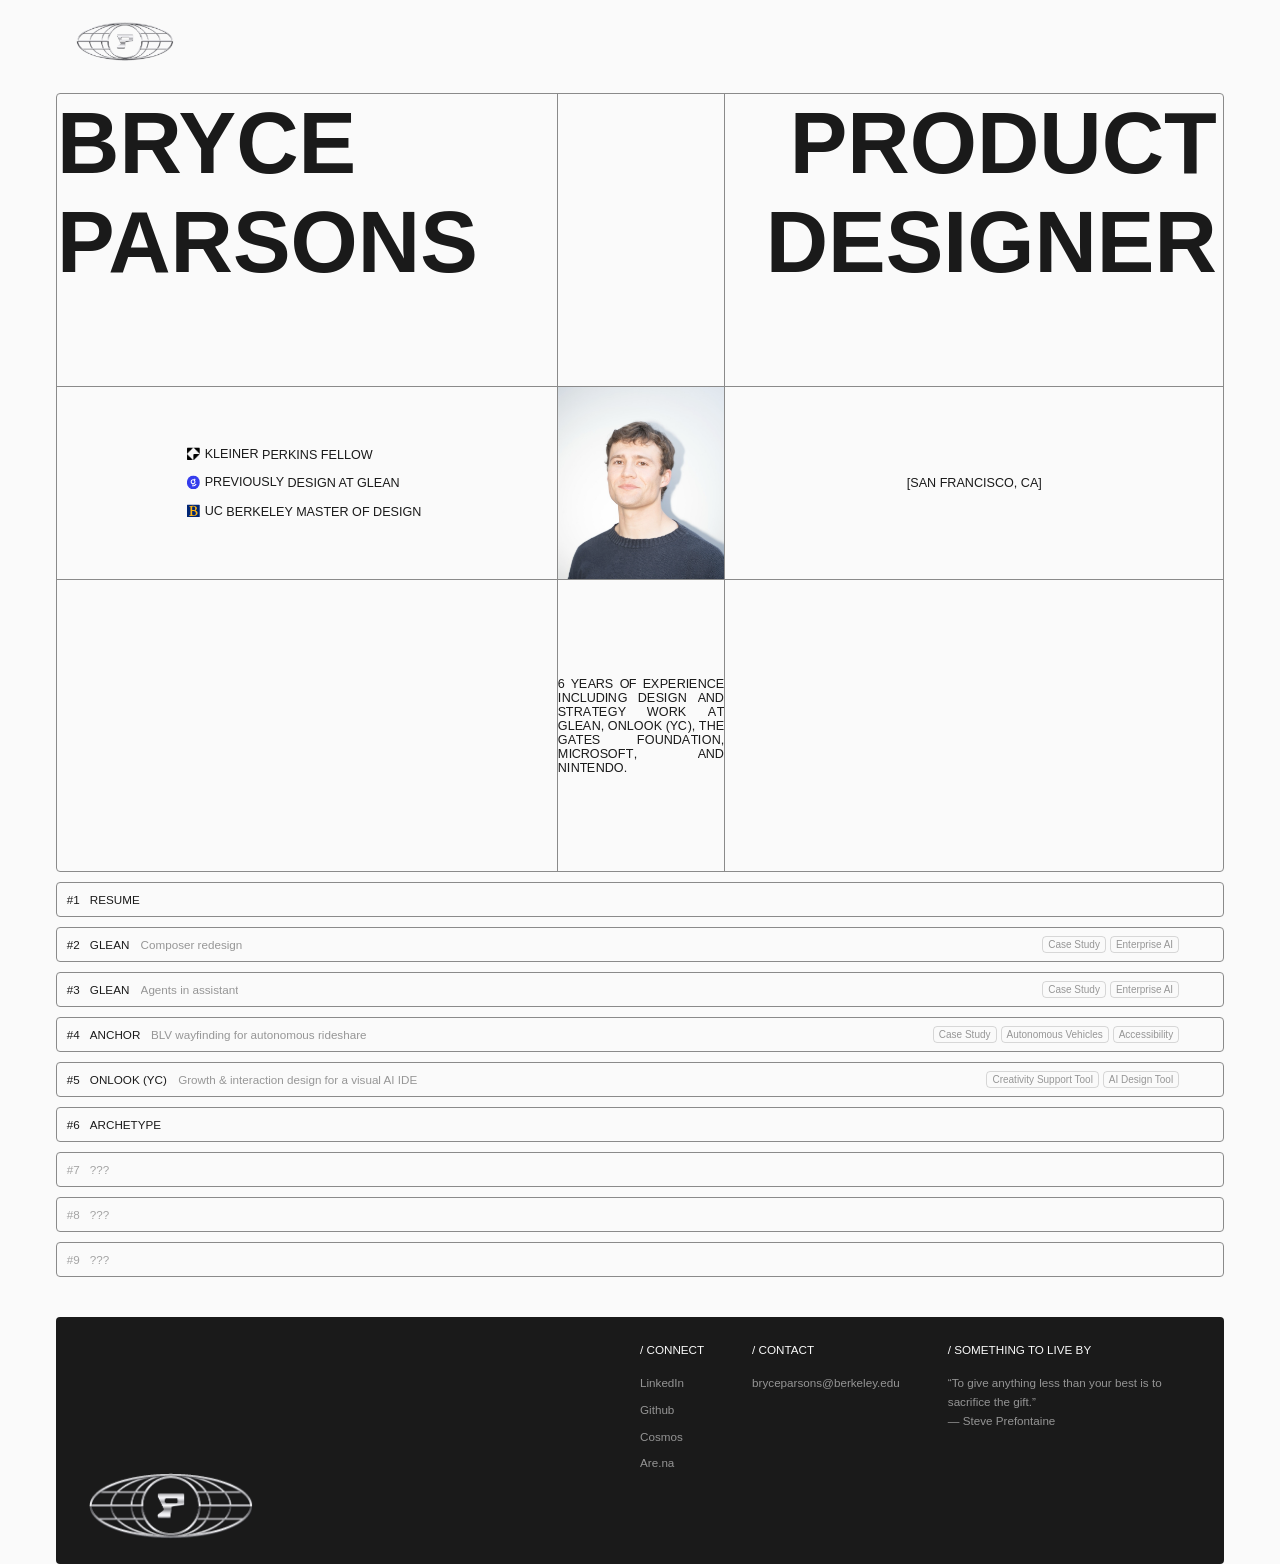
==== commit 9fbd0ce4: "Add the Anchor final product demo and refine Glean wording. Adds a walkthrough video of the key vehi" ====
--- a/index.html
+++ b/index.html
@@ -34,7 +34,7 @@
     <link rel="preconnect" href="https://fonts.googleapis.com">
     <link rel="preconnect" href="https://fonts.gstatic.com" crossorigin>
     <link rel="stylesheet" href="https://fonts.googleapis.com/css2?family=Caveat:wght@500&display=swap">
-    <link rel="stylesheet" href="styles.css?v=competitor-audit-2">
+    <link rel="stylesheet" href="styles.css?v=anchor-demo-1">
     <link rel="stylesheet" href="home.css?v=share-link-3">
     <script>
         window.va = window.va || function () { (window.vaq = window.vaq || []).push(arguments); };
@@ -983,9 +983,9 @@
                                                     </div>
                                                     <div>
                                                         <div class="case-section-image">
-                                                            <img data-src="Glean/competitors/cursor-agents.webp" alt="Cursor Agents: an agent settings page with triggers, instructions and tools" width="2000" height="1253" loading="lazy">
+                                                            <img data-src="Glean/competitors/cursor-agents.webp" alt="Cursor Automations: an agent settings page with triggers, instructions and tools" width="2000" height="1253" loading="lazy">
                                                         </div>
-                                                        <p class="case-section-caption">Cursor Agents</p>
+                                                        <p class="case-section-caption">Cursor Automations</p>
                                                     </div>
                                                     <div>
                                                         <div class="case-section-image">
@@ -1662,7 +1662,7 @@
 
                                                 <h4>Additional feedback from talk aloud interviews with customers</h4>
                                                 <ul>
-                                                    <li>Invoking agents via Assistant was difficult without a direct-manipulation way to select an agent by name; users had to recall the agent's name and instruct Assistant to run it. This was addressed by new affordances introduced as part of the <a href="#glean-composer">Composer Redesign</a>.</li>
+                                                    <li>Invoking an agent via Assistant relied on name recall rather than recognition, which was difficult. This was addressed by new affordances introduced as part of the <a href="#glean-composer">Composer Redesign</a>.</li>
                                                 </ul>
                                             </div>
                                         </section>
@@ -3539,7 +3539,7 @@
                                                     <li><strong>Ambient spatial audio (secondary):</strong> Directional cues that guide the rider along their path.</li>
                                                     <li><strong>Multimodal AI (on demand—enabled by white cane handle button):</strong> Identifies objects and answers questions along the route at the rider's request, then proactively locates the door handle on arrival.</li>
                                                 </ul>
-                                                <h4>A conceptual model</h4>
+                                                <h4>A conceptual model of the Anchor System</h4>
                                                 <div class="anchor-solution-fit case-media-card" data-diagram-width="1924" data-diagram-height="1736" role="img" aria-label="Conceptual model of the Anchor way-finding harness: ride-share journey, Gemini Live API, Google Maps route guidance, spatial audio waypoints, white cane trigger, and obstacle events.">
                                                     <div class="anchor-solution-fit__inner">
                                                         <div class="anchor-solution-model">
@@ -3551,6 +3551,12 @@
                                                                 <video class="case-video" src="Anchor/white-cane-button.mp4?v=1" data-poster="Anchor/white-cane-button-poster.jpg?v=1" width="1280" height="720" muted loop playsinline preload="none" aria-label="White cane button"></video>
                                                             </div>
                                                         </div>
+                                                    </div>
+                                                </div>
+                                                <h4>Final product demo: a walkthrough of key vehicle way-finding scenarios</h4>
+                                                <div class="case-section-video-single case-section-video-single--figure-width">
+                                                    <div class="case-section-image">
+                                                        <video class="case-video case-video--audio" src="Anchor/anchor-final-demo.mp4?v=1" data-poster="Anchor/anchor-final-demo-poster.jpg?v=1" width="1920" height="1080" controls playsinline preload="none" aria-label="Final product demo: ordering a vehicle, then way-finding to it through surface reading, path detection, vehicle and person detection, arrival, and getting in the vehicle."></video>
                                                     </div>
                                                 </div>
                                             </div>
--- a/styles.css
+++ b/styles.css
@@ -3491,6 +3491,14 @@
 
 .case-section-video-single .case-section-image {
     margin-top: 0;
+}
+
+/* Clip that follows a .case-media-card figure: fills the column but stops at the
+   card's inset, so its right edge lines up with the figure above. Percentage
+   margin and padding both resolve against the column width. */
+.case-section-video-single.case-section-video-single--figure-width {
+    max-width: none;
+    margin-right: clamp(12px, 4%, 32px);
 }
 
 /* Caption text under embedded videos/images inside case sections */
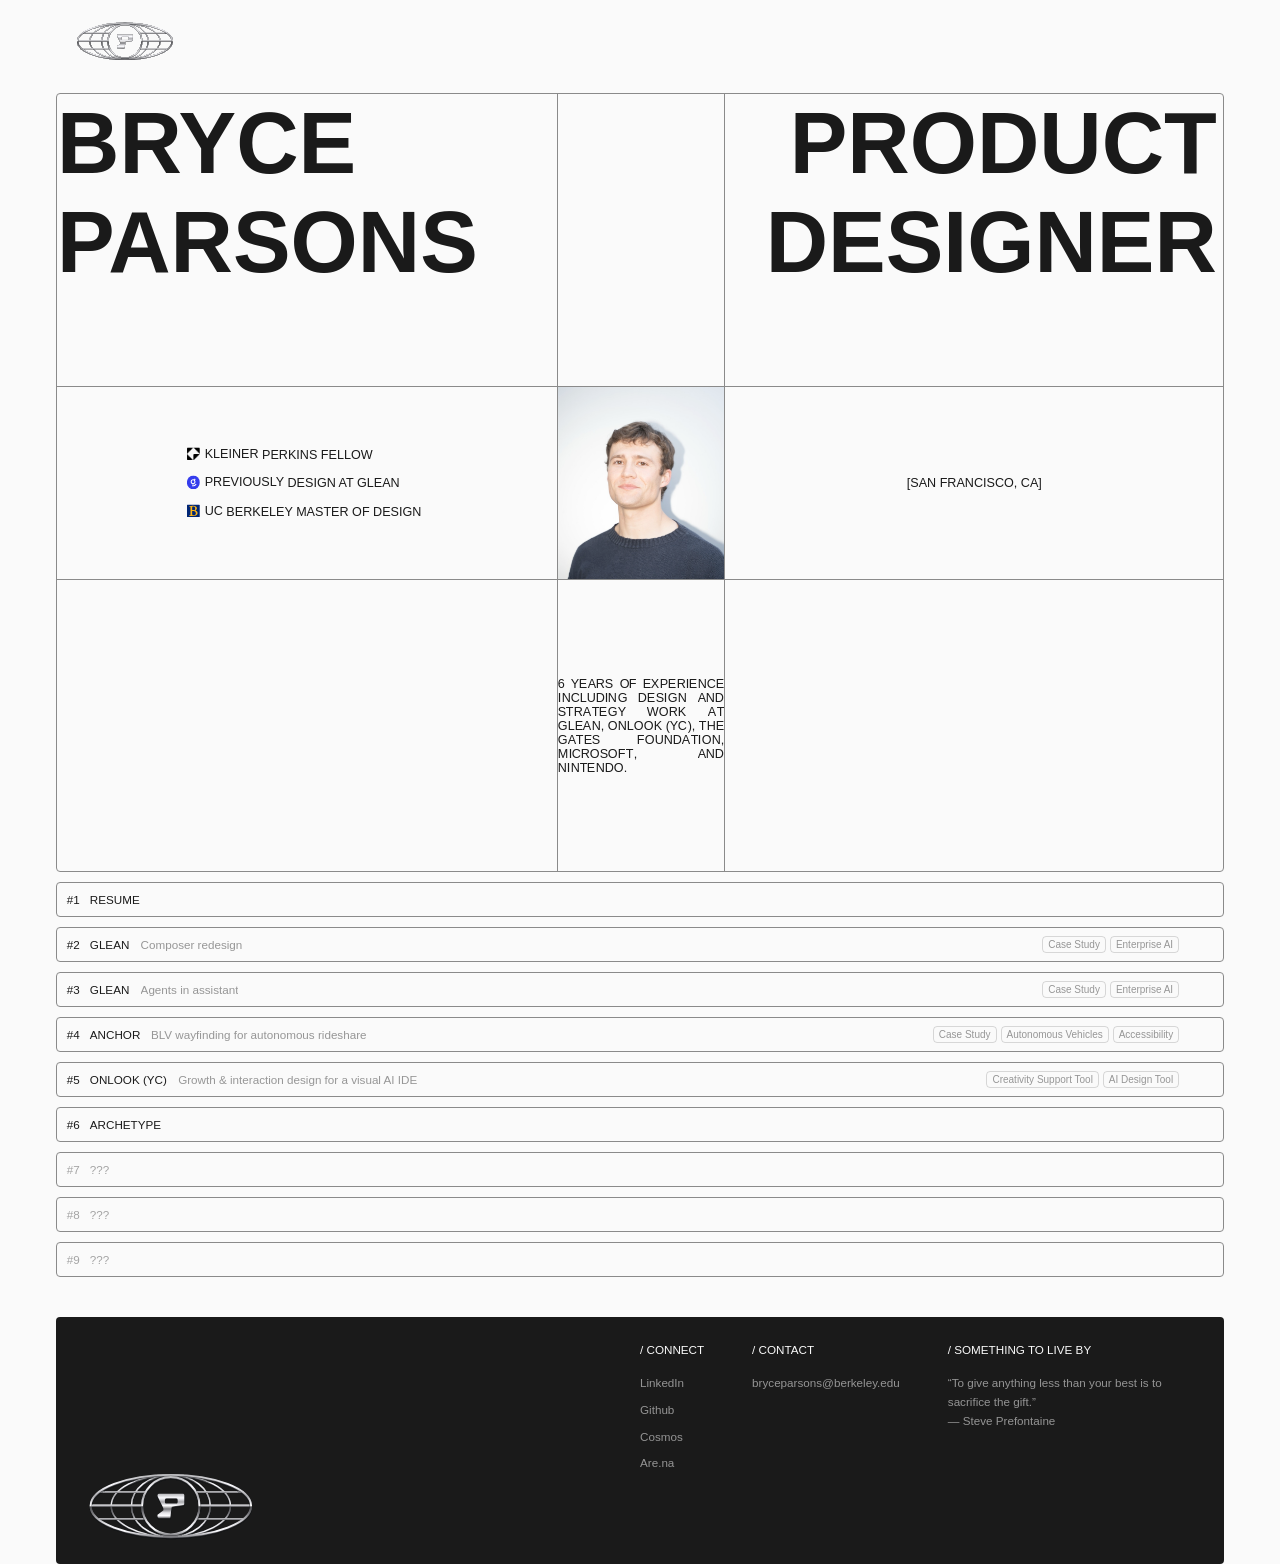
==== commit 50b22d2b: "Show the Active agents page for Experiment B. Co-Authored-By: Claude Opus 5.5 <noreply@anthropic.com" ====
--- a/index.html
+++ b/index.html
@@ -1267,7 +1267,7 @@
                                                                         
                                                                     </div>
                                                                 </div>
-                                                            </div></div></div></div><figcaption class="case-section-caption"><strong>A:</strong> Active agents live in the agents library</figcaption></figure><figure class="glean-agents-pair__item"><div class="glean-agents-deck"><div class="glean-agents-fit"><div class="glean-agents-fit__inner"><div class="glean-agents-frame" role="img" aria-label="Version B: an agent detail page with a separate Active item in the left navigation"><div class="glean-agents-chrome" aria-hidden="true">
+                                                            </div></div></div></div><figcaption class="case-section-caption"><strong>A:</strong> Active agents live in the agents library</figcaption></figure><figure class="glean-agents-pair__item"><div class="glean-agents-deck"><div class="glean-agents-fit"><div class="glean-agents-fit__inner"><div class="glean-agents-frame" role="img" aria-label="Version B: a separate Active page in the left navigation listing triggered agents"><div class="glean-agents-chrome" aria-hidden="true">
                             <div class="glean-agents-chrome__tabs">
                                 <img data-src="Glean/agents-explore/assets/browser-controls.svg" alt="" draggable="false" class="glean-agents-chrome__traffic">
                                 <div class="glean-agents-chrome__tab">
@@ -1340,62 +1340,103 @@
                                         <img data-src="Glean/agents-explore/assets/chevron-up-2.svg" alt="" draggable="false" class="glean-agents-nav__chevron-flip">
                                     </div>
                                 </div>
-                            </aside><div class="glean-agents-main"><div class="glean-agents-slide glean-agents-slide--manage is-active">
-                                    <div class="glean-agents-manage">
-                                        <button type="button" class="glean-agents-manage__back" tabindex="-1"><img data-src="Glean/agents-explore/assets/arrow-left.svg" alt="" draggable="false"><span>Back</span></button>
-                                        <div class="glean-agents-manage__top">
-                                            <div class="glean-agents-manage__titleblock">
-                                                <div class="glean-agents-manage__title-row">
-                                                    <div class="glean-agents-card__bell"><img data-src="Glean/agents-explore/assets/bell.svg" alt="" draggable="false"></div>
-                                                    <span class="glean-agents-manage__title">Daily focus time reminder</span>
-                                                    <span class="glean-agents-badge glean-agents-badge--active">ACTIVE</span>
+                            </aside><div class="glean-agents-main"><div class="glean-agents-slide glean-agents-slide--active-list is-active">
+                                    <div class="glean-agents-activelist">
+                                        <div class="glean-agents-activelist__header">
+                                            <div class="glean-agents-activelist__titleblock">
+                                                <h3 class="glean-agents-library__title">Active</h3>
+                                                <p class="glean-agents-activelist__desc">Glean agents that do work for you on a schedule or when something changes. <span class="glean-agents-activelist__link">Learn more</span></p>
+                                            </div>
+                                            <span class="glean-agents-library__create"><img data-src="Glean/agents-explore/assets/create-agent-plus.svg" alt="" draggable="false"><span>Create</span></span>
+                                        </div>
+                                        <div class="glean-agents-active__table" role="table">
+                                            <div class="glean-agents-active__thead" role="row">
+                                                <div class="glean-agents-active__th glean-agents-active__col-name" role="columnheader">Name</div>
+                                                <div class="glean-agents-active__th glean-agents-active__col-trigger" role="columnheader">Trigger</div>
+                                                <div class="glean-agents-active__th glean-agents-active__col-author" role="columnheader">Author <img data-src="Glean/agents-explore/assets/sort-caret.svg" alt="" draggable="false" class="glean-agents-active__sort"></div>
+                                                <div class="glean-agents-active__th glean-agents-active__col-active" role="columnheader">Active</div>
+                                                <div class="glean-agents-active__th glean-agents-active__col-more" role="columnheader"></div>
+                                            </div>
+                                            <div class="glean-agents-active__row is-highlighted" role="row">
+                                                <div class="glean-agents-active__td glean-agents-active__col-name" role="cell">
+                                                    <span class="glean-agents-active__icon glean-agents-active__icon--blue"><img data-src="Glean/agents-explore/assets/bell-blue.svg" alt="" draggable="false"></span>
+                                                    <span class="glean-agents-active__name">Daily focus time reminder</span>
                                                 </div>
-                                                <p class="glean-agents-manage__desc">Concise morning briefing that runs every day at 9 AM</p>
+                                                <div class="glean-agents-active__td glean-agents-active__col-trigger" role="cell">Daily at 9:00 AM</div>
+                                                <div class="glean-agents-active__td glean-agents-active__col-author" role="cell">
+                                                    <img data-src="Glean/agents-explore/assets/avatar-bryce.jpg" alt="" draggable="false" class="glean-agents-active__avatar glean-agents-active__avatar--lg">
+                                                    <span>Bryce Parsons (You)</span>
+                                                    <img data-src="Glean/agents-explore/assets/lock-sm.svg" alt="" draggable="false" class="glean-agents-active__lock">
+                                                </div>
+                                                <div class="glean-agents-active__td glean-agents-active__col-active" role="cell"><img data-src="Glean/agents-explore/assets/toggle-on-sm.svg" alt="" draggable="false" class="glean-agents-active__toggle"></div>
+                                                <div class="glean-agents-active__td glean-agents-active__col-more" role="cell"><img data-src="Glean/agents-explore/assets/more-vertical-row.svg" alt="" draggable="false" class="glean-agents-active__more"></div>
                                             </div>
-                                            <div class="glean-agents-manage__actions">
-                                                <span class="glean-agents-manage__saved"><span class="glean-agents-manage__saved-icon"><img data-src="Glean/agents-explore/assets/check.svg" alt="" draggable="false"></span><span class="glean-agents-manage__saved-text">Changes saved</span></span>
-                                                <img data-src="Glean/agents-explore/assets/header-more.svg" alt="" draggable="false">
-                                                <img data-src="Glean/agents-explore/assets/switch-on.svg" alt="" draggable="false" class="glean-agents-manage__switch">
-                                                <span class="glean-agents-manage__run"><img data-src="Glean/agents-explore/assets/play.svg" alt="" draggable="false"><span>Run now</span></span>
+                                            <div class="glean-agents-active__row" role="row">
+                                                <div class="glean-agents-active__td glean-agents-active__col-name" role="cell">
+                                                    <span class="glean-agents-active__icon glean-agents-active__icon--peach"><img data-src="Glean/agents-explore/assets/code-icon.svg" alt="" draggable="false"></span>
+                                                    <span class="glean-agents-active__name">Pipeline check</span>
+                                                </div>
+                                                <div class="glean-agents-active__td glean-agents-active__col-trigger" role="cell">Monthly on Fridays at 12:00 PM</div>
+                                                <div class="glean-agents-active__td glean-agents-active__col-author" role="cell">
+                                                    <img data-src="Glean/agents-explore/assets/avatar-bryce.jpg" alt="" draggable="false" class="glean-agents-active__avatar glean-agents-active__avatar--lg">
+                                                    <span>Bryce Parsons (You)</span>
+                                                    <img data-src="Glean/agents-explore/assets/lock-sm.svg" alt="" draggable="false" class="glean-agents-active__lock">
+                                                </div>
+                                                <div class="glean-agents-active__td glean-agents-active__col-active" role="cell"><img data-src="Glean/agents-explore/assets/toggle-on-sm.svg" alt="" draggable="false" class="glean-agents-active__toggle"></div>
+                                                <div class="glean-agents-active__td glean-agents-active__col-more" role="cell"><img data-src="Glean/agents-explore/assets/more-vertical-row.svg" alt="" draggable="false" class="glean-agents-active__more"></div>
                                             </div>
-                                        </div>
-                                        <div class="glean-agents-manage__grid">
-                                            <div class="glean-agents-manage__main">
-                                                <div class="glean-agents-manage__section">
-                                                    <p class="glean-agents-manage__label">Schedule</p>
-                                                    <div class="glean-agents-manage__selects">
-                                                        <span class="glean-agents-manage__select">Daily <img data-src="Glean/agents-explore/assets/caret-down.svg" alt="" draggable="false"></span>
-                                                        <span class="glean-agents-manage__select">9:00 AM <img data-src="Glean/agents-explore/assets/caret-down.svg" alt="" draggable="false"></span>
-                                                    </div>
+                                            <div class="glean-agents-active__row" role="row">
+                                                <div class="glean-agents-active__td glean-agents-active__col-name" role="cell">
+                                                    <span class="glean-agents-active__icon glean-agents-active__icon--green"><img data-src="Glean/agents-explore/assets/rocket-icon.svg" alt="" draggable="false"></span>
+                                                    <span class="glean-agents-active__name">Customer update on ticket</span>
                                                 </div>
-                                                <div class="glean-agents-manage__section">
-                                                    <p class="glean-agents-manage__label">Instructions <img data-src="Glean/agents-explore/assets/info.svg" alt="" draggable="false" class="glean-agents-manage__info"></p>
-                                                    <div class="glean-agents-manage__instructions">Check Ana Fucs's calendar for the current day and find the best available 60-minute slot for deep work, prioritizing the earliest reasonable open block after the reminder time and avoiding conflicts. Send a concise reminder to block time for high-priority and deep-thinking tasks. Include: 1) the recommended 60-minute slot, 2) a short note if the day looks especially fragmented or already protected, and 3) a one-click action to create a Google Calendar event titled 'Focus time' in that suggested slot.</div>
+                                                <div class="glean-agents-active__td glean-agents-active__col-trigger" role="cell">Ticket status update</div>
+                                                <div class="glean-agents-active__td glean-agents-active__col-author" role="cell">
+                                                    <img data-src="Glean/agents-explore/assets/author-john.svg" alt="" draggable="false" class="glean-agents-active__avatar">
+                                                    <span>John Doe</span>
                                                 </div>
-                                                <div class="glean-agents-manage__section">
-                                                    <p class="glean-agents-manage__label">Agent permissions</p>
-                                                    <label class="glean-agents-manage__perm">
-                                                        <img data-src="Glean/agents-explore/assets/checkbox-checked.svg" alt="" draggable="false" class="glean-agents-manage__checkbox" width="16" height="16">
-                                                        <span>Allow agent to use all write tools with out approval</span>
-                                                    </label>
+                                                <div class="glean-agents-active__td glean-agents-active__col-active" role="cell"><img data-src="Glean/agents-explore/assets/toggle-on-sm.svg" alt="" draggable="false" class="glean-agents-active__toggle"></div>
+                                                <div class="glean-agents-active__td glean-agents-active__col-more" role="cell"><img data-src="Glean/agents-explore/assets/more-vertical-row.svg" alt="" draggable="false" class="glean-agents-active__more"></div>
+                                            </div>
+                                            <div class="glean-agents-active__row" role="row">
+                                                <div class="glean-agents-active__td glean-agents-active__col-name" role="cell">
+                                                    <span class="glean-agents-active__icon glean-agents-active__icon--peach"><img data-src="Glean/agents-explore/assets/bell-blue.svg" alt="" draggable="false"></span>
+                                                    <span class="glean-agents-active__name">Waiting on</span>
                                                 </div>
+                                                <div class="glean-agents-active__td glean-agents-active__col-trigger" role="cell">Monthly on Fridays at 12:00 PM</div>
+                                                <div class="glean-agents-active__td glean-agents-active__col-author" role="cell">
+                                                    <img data-src="Glean/agents-explore/assets/author-neel.svg" alt="" draggable="false" class="glean-agents-active__avatar">
+                                                    <span>Neel Saswade</span>
+                                                </div>
+                                                <div class="glean-agents-active__td glean-agents-active__col-active" role="cell"><img data-src="Glean/agents-explore/assets/toggle-on-sm.svg" alt="" draggable="false" class="glean-agents-active__toggle"></div>
+                                                <div class="glean-agents-active__td glean-agents-active__col-more" role="cell"><img data-src="Glean/agents-explore/assets/more-vertical-row.svg" alt="" draggable="false" class="glean-agents-active__more"></div>
                                             </div>
-                                            <aside class="glean-agents-history">
-                                                <p class="glean-agents-history__title">Run history</p>
-                                                <div class="glean-agents-history__list"><div class="glean-agents-history__row"><img data-src="Glean/agents-explore/assets/loader.svg" alt="" draggable="false"><span>May 2, 9:12 AM</span></div>
-<div class="glean-agents-history__row"><img data-src="Glean/agents-explore/assets/status-dot.svg" alt="" draggable="false"><span>May 1, 9:01 AM</span></div>
-<div class="glean-agents-history__row"><img data-src="Glean/agents-explore/assets/check-filled-green.svg" alt="" draggable="false"><span>Apr 30, 9:08 AM</span></div>
-<div class="glean-agents-history__row"><img data-src="Glean/agents-explore/assets/alert-filled.svg" alt="" draggable="false"><span>Apr 29, 9:01 AM</span></div>
-<div class="glean-agents-history__row"><img data-src="Glean/agents-explore/assets/check-filled-green.svg" alt="" draggable="false"><span>Apr 28, 9:05 AM</span></div>
-<div class="glean-agents-history__row"><img data-src="Glean/agents-explore/assets/check-filled-green.svg" alt="" draggable="false"><span>Apr 27, 9:01 AM</span></div>
-<div class="glean-agents-history__row"><img data-src="Glean/agents-explore/assets/check-filled-green.svg" alt="" draggable="false"><span>Apr 27, 9:00 AM</span></div>
-<div class="glean-agents-history__row"><img data-src="Glean/agents-explore/assets/check-filled-green.svg" alt="" draggable="false"><span>Apr 27, 9:07 AM</span></div>
-</div>
-                                                <div class="glean-agents-history__next">
-                                                    <span>Next run: Tomorrow at 9:00 AM</span>
-                                                    <img data-src="Glean/agents-explore/assets/more-vertical.svg" alt="" draggable="false">
+                                            <div class="glean-agents-active__row" role="row">
+                                                <div class="glean-agents-active__td glean-agents-active__col-name" role="cell">
+                                                    <span class="glean-agents-active__icon glean-agents-active__icon--pink"><img data-src="Glean/agents-explore/assets/feather-icon.svg" alt="" draggable="false"></span>
+                                                    <span class="glean-agents-active__name">QBR prep agent</span>
                                                 </div>
-                                            </aside>
+                                                <div class="glean-agents-active__td glean-agents-active__col-trigger" role="cell">Monthly on 3rd Thursdays</div>
+                                                <div class="glean-agents-active__td glean-agents-active__col-author" role="cell">
+                                                    <img data-src="Glean/agents-explore/assets/author-john.svg" alt="" draggable="false" class="glean-agents-active__avatar">
+                                                    <span>John Doe</span>
+                                                </div>
+                                                <div class="glean-agents-active__td glean-agents-active__col-active" role="cell"><img data-src="Glean/agents-explore/assets/toggle-on-sm.svg" alt="" draggable="false" class="glean-agents-active__toggle"></div>
+                                                <div class="glean-agents-active__td glean-agents-active__col-more" role="cell"><img data-src="Glean/agents-explore/assets/more-vertical-row.svg" alt="" draggable="false" class="glean-agents-active__more"></div>
+                                            </div>
+                                            <div class="glean-agents-active__row" role="row">
+                                                <div class="glean-agents-active__td glean-agents-active__col-name" role="cell">
+                                                    <span class="glean-agents-active__icon glean-agents-active__icon--blue"><img data-src="Glean/agents-explore/assets/calendar-icon.svg" alt="" draggable="false"></span>
+                                                    <span class="glean-agents-active__name">QBR prep agent</span>
+                                                </div>
+                                                <div class="glean-agents-active__td glean-agents-active__col-trigger" role="cell">Monthly on 3rd Thursdays</div>
+                                                <div class="glean-agents-active__td glean-agents-active__col-author" role="cell">
+                                                    <img data-src="Glean/agents-explore/assets/author-dorothy.svg" alt="" draggable="false" class="glean-agents-active__avatar">
+                                                    <span>Dorothy Kang</span>
+                                                </div>
+                                                <div class="glean-agents-active__td glean-agents-active__col-active" role="cell"><img data-src="Glean/agents-explore/assets/toggle-off-sm.svg" alt="" draggable="false" class="glean-agents-active__toggle"></div>
+                                                <div class="glean-agents-active__td glean-agents-active__col-more" role="cell"><img data-src="Glean/agents-explore/assets/more-vertical-row.svg" alt="" draggable="false" class="glean-agents-active__more"></div>
+                                            </div>
                                         </div>
                                     </div>
                                 </div></div></div></div></div></div></div><figcaption class="case-section-caption"><strong>B:</strong> Active agents get their own left-nav item</figcaption></figure></div>
--- a/styles.css
+++ b/styles.css
@@ -6923,6 +6923,45 @@
     box-sizing: content-box;
 }
 
+/* Active agents page (version B) */
+.glean-agents-slide--active-list {
+    padding: 31px 0 0 59px;
+    background: #ffffff;
+}
+
+.glean-agents-activelist {
+    display: flex;
+    flex-direction: column;
+    gap: 34px;
+    width: 899px;
+}
+
+.glean-agents-activelist__header {
+    display: flex;
+    align-items: flex-end;
+    justify-content: space-between;
+    gap: 24px;
+}
+
+.glean-agents-activelist__titleblock {
+    display: flex;
+    flex-direction: column;
+    gap: 8px;
+    min-width: 0;
+}
+
+.glean-agents-activelist__desc {
+    margin: 0;
+    font-size: 14px;
+    line-height: 20px;
+    letter-spacing: -0.125px;
+    color: #333333;
+}
+
+.glean-agents-activelist__link {
+    text-decoration: underline;
+}
+
 /* Manage page */
 .glean-agents-slide--manage {
     padding: 23px 40px 24px;
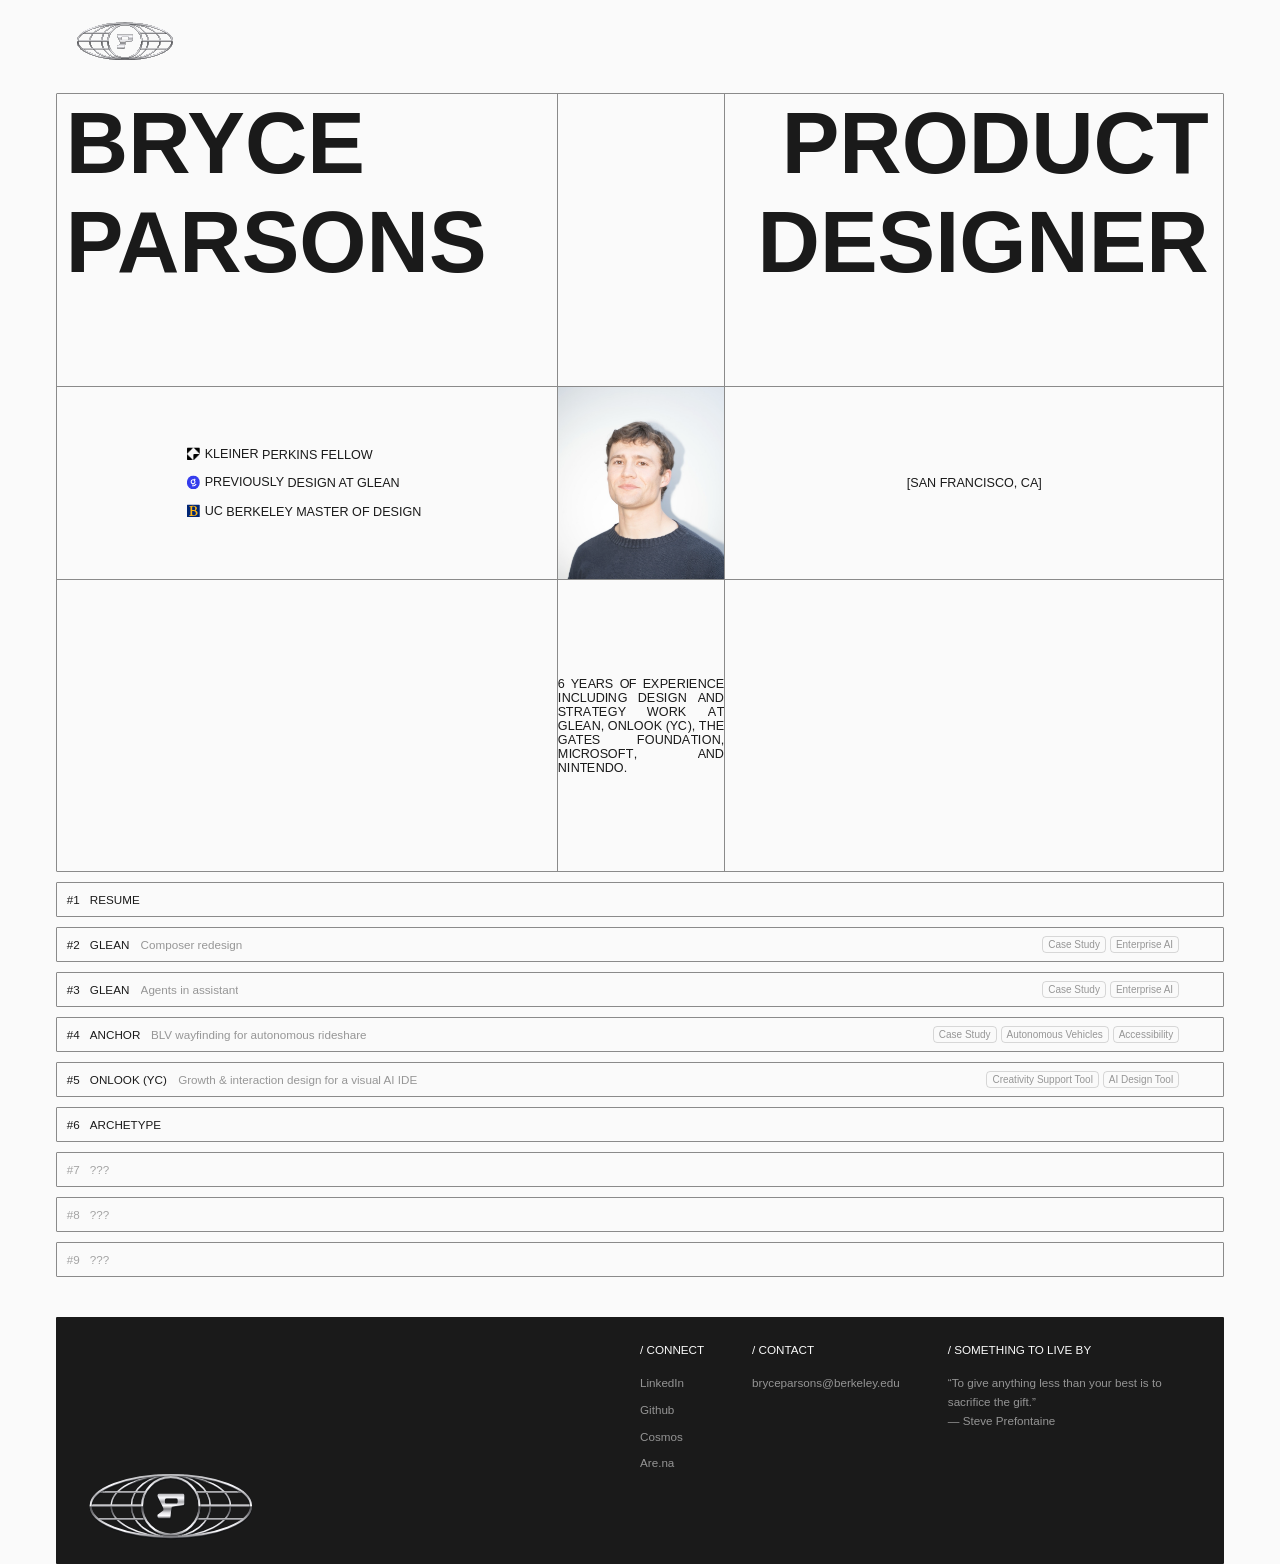
==== commit 6fe26ba5: "Square up the home frame, fix Anchor media on phones, add the Archetype web app shot. - Home grid, s" ====
--- a/index.html
+++ b/index.html
@@ -34,8 +34,8 @@
     <link rel="preconnect" href="https://fonts.googleapis.com">
     <link rel="preconnect" href="https://fonts.gstatic.com" crossorigin>
     <link rel="stylesheet" href="https://fonts.googleapis.com/css2?family=Caveat:wght@500&display=swap">
-    <link rel="stylesheet" href="styles.css?v=anchor-demo-1">
-    <link rel="stylesheet" href="home.css?v=share-link-3">
+    <link rel="stylesheet" href="styles.css?v=anchor-mobile-2">
+    <link rel="stylesheet" href="home.css?v=headline-inset-1">
     <script>
         window.va = window.va || function () { (window.vaq = window.vaq || []).push(arguments); };
     </script>
@@ -3781,6 +3781,10 @@
                                             </header>
                                             <div class="case-section-content">
                                                 <p>Archetype is a product and design research tool that models synthetic users based on your product's exact customers. This work addresses the opportunity space for synthetic users to effectively model usability studies on coded prototypes. Synthetic personas are initially derived from user behavior frameworks, then continually refined based on session recordings that expose real user behaviors through the PostHog API. The Archetype platform consists of a web app for managing synthetic personas and a plug-in for the CLI tool, Claude Code, enabling software builders to quickly run experiments on prototypes as they build.</p>
+                                                <div class="case-section-image case-section-image--tight-caption">
+                                                    <img data-src="Archetype/archetype-web-app-home.webp" alt="Synthetic Archetype web app home: a workspace overview with counts of 4 features, 28 persona pools and 7 tests, followed by lists of recent and all tests marked completed" width="2000" height="1206" loading="lazy">
+                                                </div>
+                                                <p class="case-section-caption">Synthetic Archetypes web app which accompanies the CLI agent.</p>
                                                 <br>
                                                 <p>As of September 2026, I am no longer working on Synthetic Archetype.</p>
                                                 <div class="case-embed">
--- a/styles.css
+++ b/styles.css
@@ -3359,6 +3359,12 @@
     box-shadow: 0 0 0 1px rgba(0, 0, 0, 0.06), 0 12px 40px rgba(0, 0, 0, 0.12);
     user-select: none;
     -webkit-user-select: none;
+}
+
+/* The viewer sets the frame's width itself; zoomed it is wider than the
+   screen, so it opts out of the site-wide phone cap on div widths. */
+.diagram-viewer .diagram-viewer__frame {
+    max-width: none;
 }
 
 .diagram-viewer__img[hidden],
@@ -9939,9 +9945,18 @@
     box-sizing: border-box;
 }
 
-@media (max-width: 700px) {
+/* Phones fit the whole artboard to the column instead of scrolling it; the
+   diagram viewer (tap to open) is where the detail is explored. The site-wide
+   phone rule caps every div at its parent's width, which would squeeze the
+   fixed artboard before it is scaled, so the artboard opts out. */
+@media (max-width: 768px) {
     .anchor-journey-fit {
-        --anchor-journey-scale: 0.55;
+        overflow: hidden;
+    }
+
+    .anchor-journey,
+    .anchor-journey * {
+        max-width: none;
     }
 }
 
@@ -10089,8 +10104,25 @@
     border-radius: 0 !important;
 }
 
-@media (max-width: 700px) {
+/* Phones fit the whole model to the column (tap to open it in the diagram
+   viewer). The card's inset is dropped so the diagram gets the full width, and
+   the artboard opts out of the site-wide phone cap on div widths, which
+   otherwise squeezed it to the column before scaling and pushed the embedded
+   clips off its right edge. */
+@media (max-width: 768px) {
     .anchor-solution-fit {
-        --anchor-solution-scale: 0.55;
-    }
-}
+        overflow: hidden;
+        padding: 0;
+    }
+
+    .anchor-solution-model,
+    .anchor-solution-model * {
+        max-width: none;
+    }
+
+    /* The demo clip below spans the column too, now that there is no card
+       inset to line up with. */
+    .anchor-solution-fit ~ .case-section-video-single--figure-width {
+        margin-right: 0;
+    }
+}
--- a/home.css
+++ b/home.css
@@ -42,9 +42,10 @@
        crossing rules, and rules laid over the portrait's edge, never stack
        into a darker pixel. */
     --home-rule: #8A8A8A;
-    /* Softens the section strokes; kept small so the stack still reads as a
-       set of ruled rows rather than cards. */
-    --home-radius: 4px;
+    /* Section, grid and footer strokes get a barely-there corner. */
+    --home-radius: 1px;
+    /* Small controls (tags, header links, tooltip) keep a soft corner. */
+    --home-control-radius: 4px;
     --home-font: Helvetica, 'Helvetica Neue', Arial, sans-serif;
 
     --acc-gap: 10px;
@@ -127,7 +128,7 @@
     z-index: 200;
     padding: 4px 8px;
     border: 1px solid #1A1A1A;
-    border-radius: var(--home-radius);
+    border-radius: var(--home-control-radius);
     background-color: var(--home-bg);
     font-family: var(--home-font);
     font-size: var(--acc-text);
@@ -644,7 +645,7 @@
     height: 17px;
     padding: 0 5px;
     border: 1px solid rgba(0, 0, 0, 0.14);
-    border-radius: var(--home-radius);
+    border-radius: var(--home-control-radius);
     font-size: 10px;
     line-height: 15px;
     text-transform: none;
@@ -674,7 +675,7 @@
     padding: 0 5px;
     transform: translateY(-50%);
     border: 1px solid rgba(0, 0, 0, 0.14);
-    border-radius: var(--home-radius);
+    border-radius: var(--home-control-radius);
     font-family: var(--home-font);
     font-size: 10px;
     line-height: 15px;
@@ -1034,9 +1035,12 @@
 .home-canvas {
     --u: calc(100cqw / 1080);
     --home-accent: var(--primary-text);
-    /* Matches the optical inset created by the left headline's cap sidebearing
-       at 80px, so the role line clears the outer grid line by the same amount. */
-    --home-headline-inset: 6;
+    /* The headline's cap tops sit 14.44 units below the top frame stroke
+       (half-leading plus the font's space above cap height). These pads add
+       to each side's own glyph sidebearing (6.29 on the left "B", 0.94 on the
+       right "T") so the ink clears the side strokes by that same 14.44. */
+    --home-headline-inset-left: 8.15;
+    --home-headline-inset-right: 13.5;
     /* Portrait frame — shared by the rules; the photo sits inside the 1px
        strokes, not on top of them. */
     --home-frame-left: 463;
@@ -1084,6 +1088,7 @@
     left: 0;
     width: calc(463 * var(--u));
     box-sizing: border-box;
+    padding-left: calc(var(--home-headline-inset-left) * var(--u));
     text-align: left;
 }
 
@@ -1091,7 +1096,7 @@
     left: calc(617.5 * var(--u));
     width: calc(462.5 * var(--u));
     box-sizing: border-box;
-    padding-right: calc(var(--home-headline-inset) * var(--u));
+    padding-right: calc(var(--home-headline-inset-right) * var(--u));
     text-align: right;
     z-index: 5;
 }
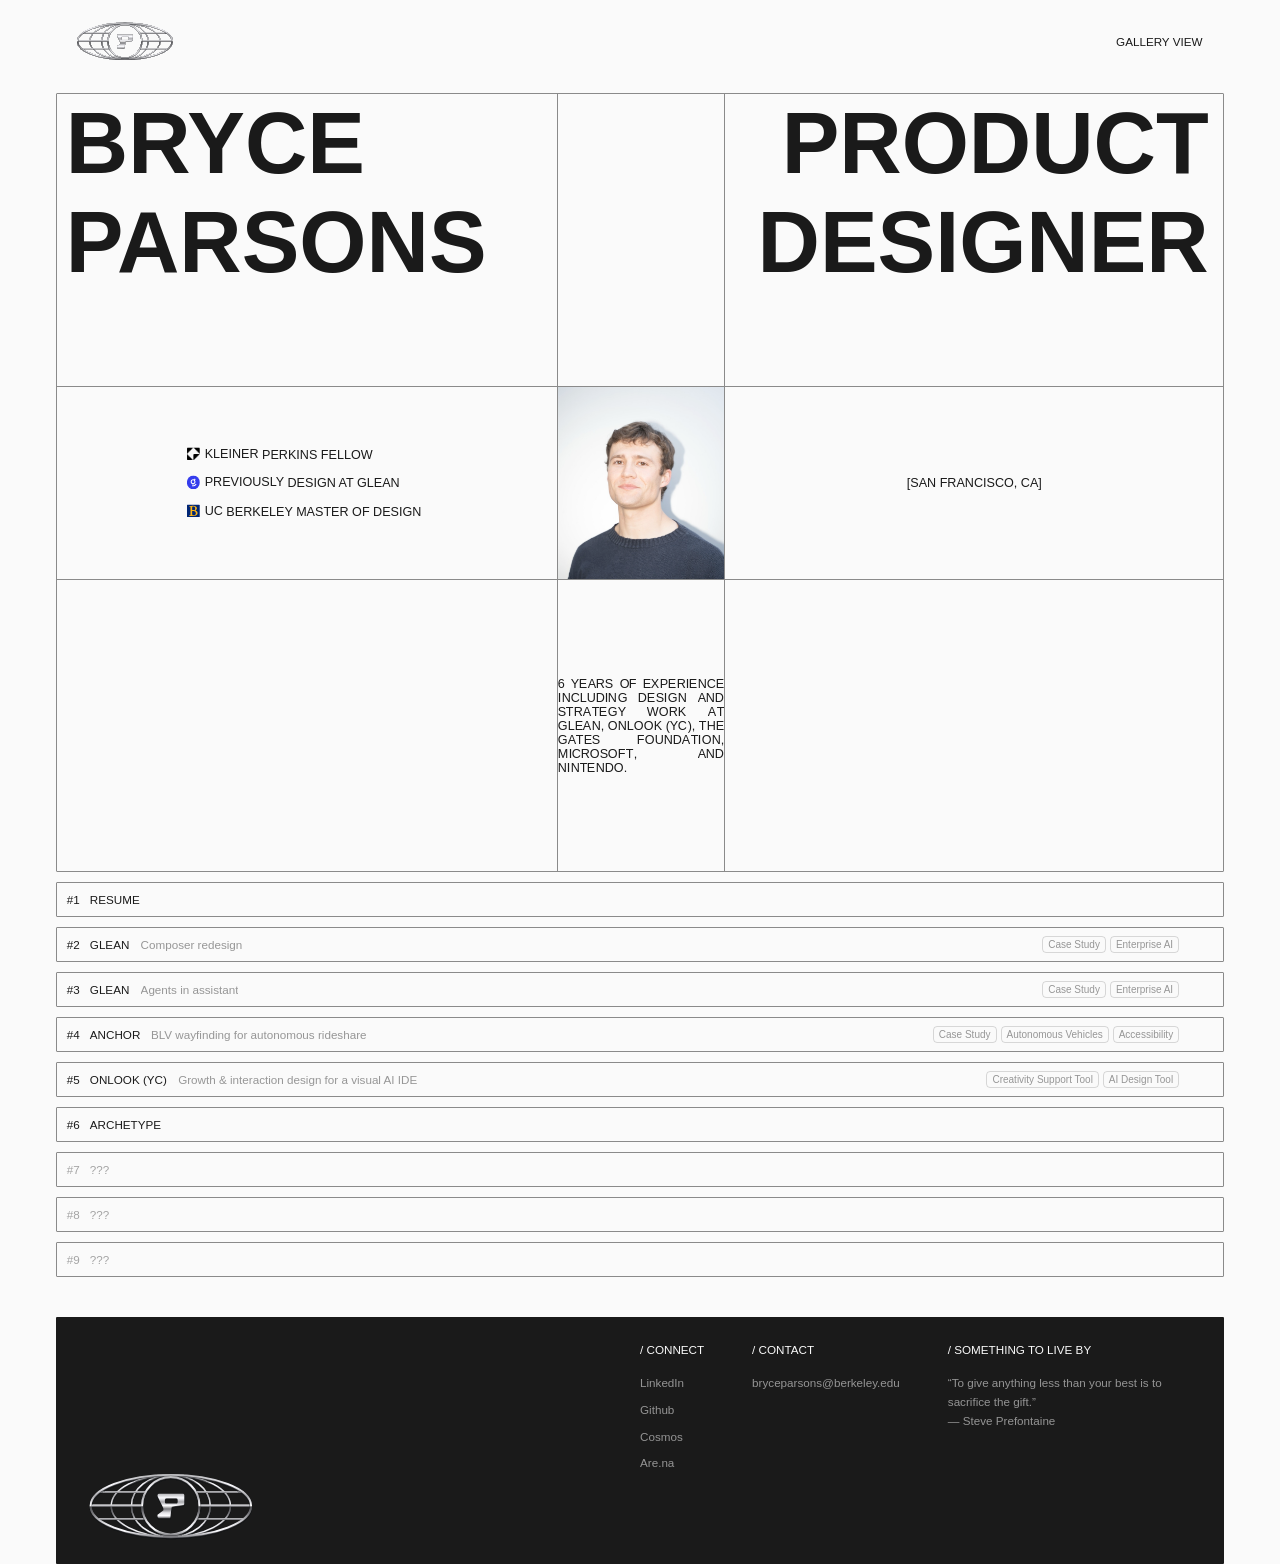
==== commit a35abaf7: "Add the Gallery view: a spatial canvas of all work, clustered by theme. Media from each case study s" ====
--- a/index.html
+++ b/index.html
@@ -35,7 +35,7 @@
     <link rel="preconnect" href="https://fonts.gstatic.com" crossorigin>
     <link rel="stylesheet" href="https://fonts.googleapis.com/css2?family=Caveat:wght@500&display=swap">
     <link rel="stylesheet" href="styles.css?v=anchor-mobile-2">
-    <link rel="stylesheet" href="home.css?v=headline-inset-1">
+    <link rel="stylesheet" href="home.css?v=gallery-1">
     <script>
         window.va = window.va || function () { (window.vaq = window.vaq || []).push(arguments); };
     </script>
@@ -87,6 +87,16 @@
         // arming it here is what keeps the top of the page from showing first.
         (function() {
             var docEl = document.documentElement;
+
+            // The gallery opens a case study inside a frame with ?embed. That
+            // page is only the one case study: no header, home, index or footer,
+            // and never the reel.
+            try {
+                if (/[?&]embed(=|&|$)/.test(window.location.search)) {
+                    docEl.classList.add('is-embed');
+                    return;
+                }
+            } catch (e) {}
 
             try {
                 var navigationType = null;
@@ -153,6 +163,7 @@
                     </picture>
                 </span>
             </a>
+            <a class="site-header-link" href="gallery.html"><span class="site-header-link__label" data-text="Gallery View">Gallery View</span></a>
         </header>
 
         <section class="home-hero" id="home">
--- a/home.css
+++ b/home.css
@@ -119,6 +119,89 @@
 .site-logo:focus-visible {
     outline: 1px solid var(--home-accent);
     outline-offset: 4px;
+}
+
+/* The way into the gallery, held against the header's far end and inset as
+   far as the logo is from the near one. Set like the index rows: uppercase,
+   and bold under the pointer, with a hidden bold copy (data-text) holding the
+   width so nothing shifts when the weight changes. On the gallery it marks
+   the page you are on and stays bold. */
+.site-header-link,
+.site-header-link:link,
+.site-header-link:visited,
+.site-header-link:hover,
+.site-header-link:active {
+    position: relative;
+    z-index: 3;
+    margin-left: auto;
+    padding: 6px 20px 6px 6px;
+    font-family: var(--home-font);
+    font-size: var(--acc-text);
+    font-weight: 400;
+    line-height: 13px;
+    color: #1A1A1A;
+    text-transform: uppercase;
+    text-decoration: none;
+    white-space: nowrap;
+}
+
+.site-header-link__label {
+    display: inline-flex;
+    flex-direction: column;
+}
+
+.site-header-link__label::after {
+    content: attr(data-text);
+    height: 0;
+    overflow: hidden;
+    visibility: hidden;
+    font-weight: 700;
+    pointer-events: none;
+    user-select: none;
+}
+
+.site-header-link:hover .site-header-link__label,
+.site-header-link:focus-visible .site-header-link__label,
+.site-header-link[aria-current="page"] .site-header-link__label {
+    font-weight: 700;
+}
+
+.site-header-link:focus-visible {
+    outline: 1px solid var(--home-accent);
+    outline-offset: -2px;
+}
+
+/* ==========================================================================
+   GALLERY EMBED
+   The gallery shows a case study in a modal by framing this page with
+   ?embed. The frame is the open case study alone: the header, home, the rest
+   of the index, the row's own label (the modal titles it and closes it) and
+   the footer all drop out, and the stack offsets collapse to match.
+   ========================================================================== */
+
+html.is-embed {
+    --header-h: 0px;
+}
+
+html.is-embed .site-wrapper > .site-header,
+html.is-embed .site-wrapper > .home-hero,
+html.is-embed .site-footer,
+html.is-embed .acc-peek-next,
+html.is-embed .acc-next-tooltip,
+html.is-embed .accordion > .acc-panel:not(.is-open):not(.is-collapsing),
+html.is-embed .accordion > .acc-panel > .acc-title {
+    display: none;
+}
+
+html.is-embed .accordion {
+    --acc-row: 0px;
+    padding-top: 0;
+}
+
+html.is-embed .acc-panel.is-open > .acc-body,
+html.is-embed .acc-panel.is-collapsing > .acc-body {
+    padding-bottom: calc(var(--acc-gap) * 4);
+    border: none;
 }
 
 .acc-next-tooltip {
@@ -1539,6 +1622,14 @@
         padding-left: 0;
     }
 
+    .site-header-link,
+    .site-header-link:link,
+    .site-header-link:visited,
+    .site-header-link:hover,
+    .site-header-link:active {
+        padding-right: 0;
+    }
+
     .site-wrapper > .home-hero {
         border: none;
         padding: 12px 0;
